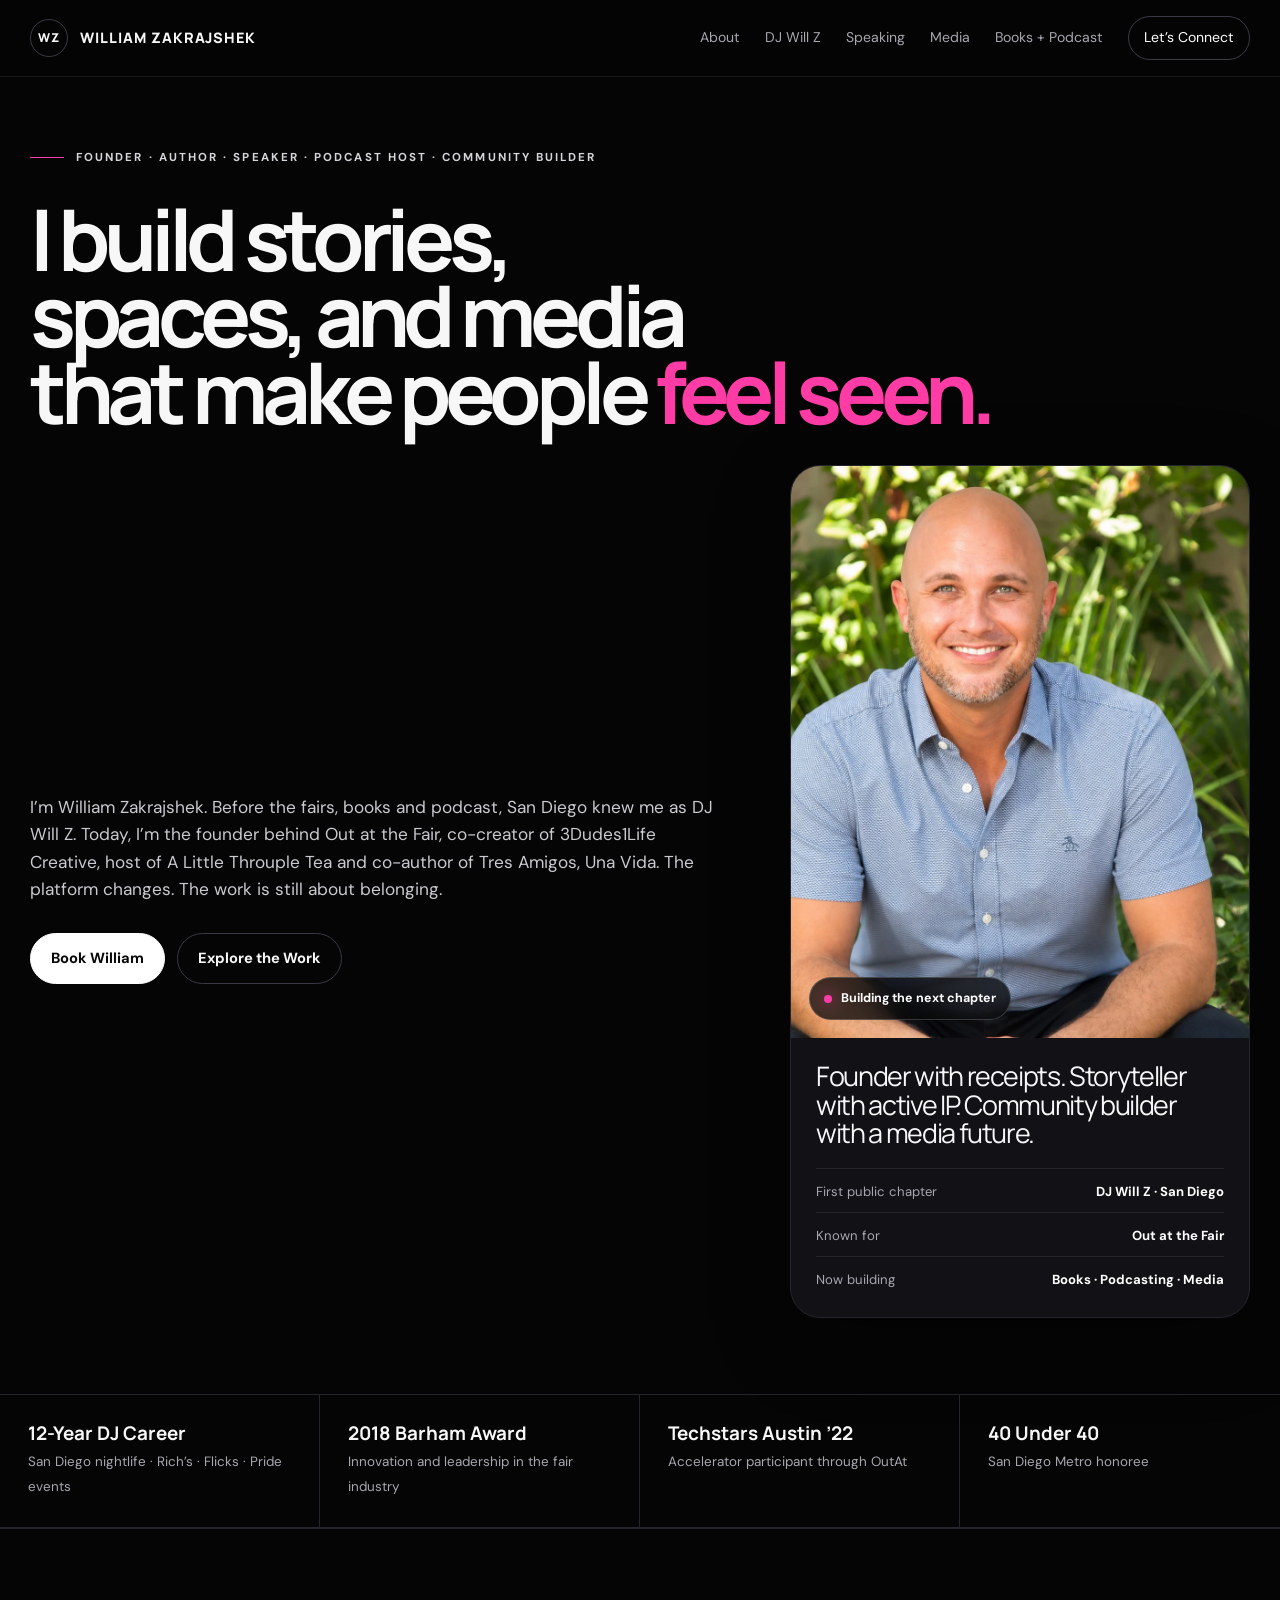
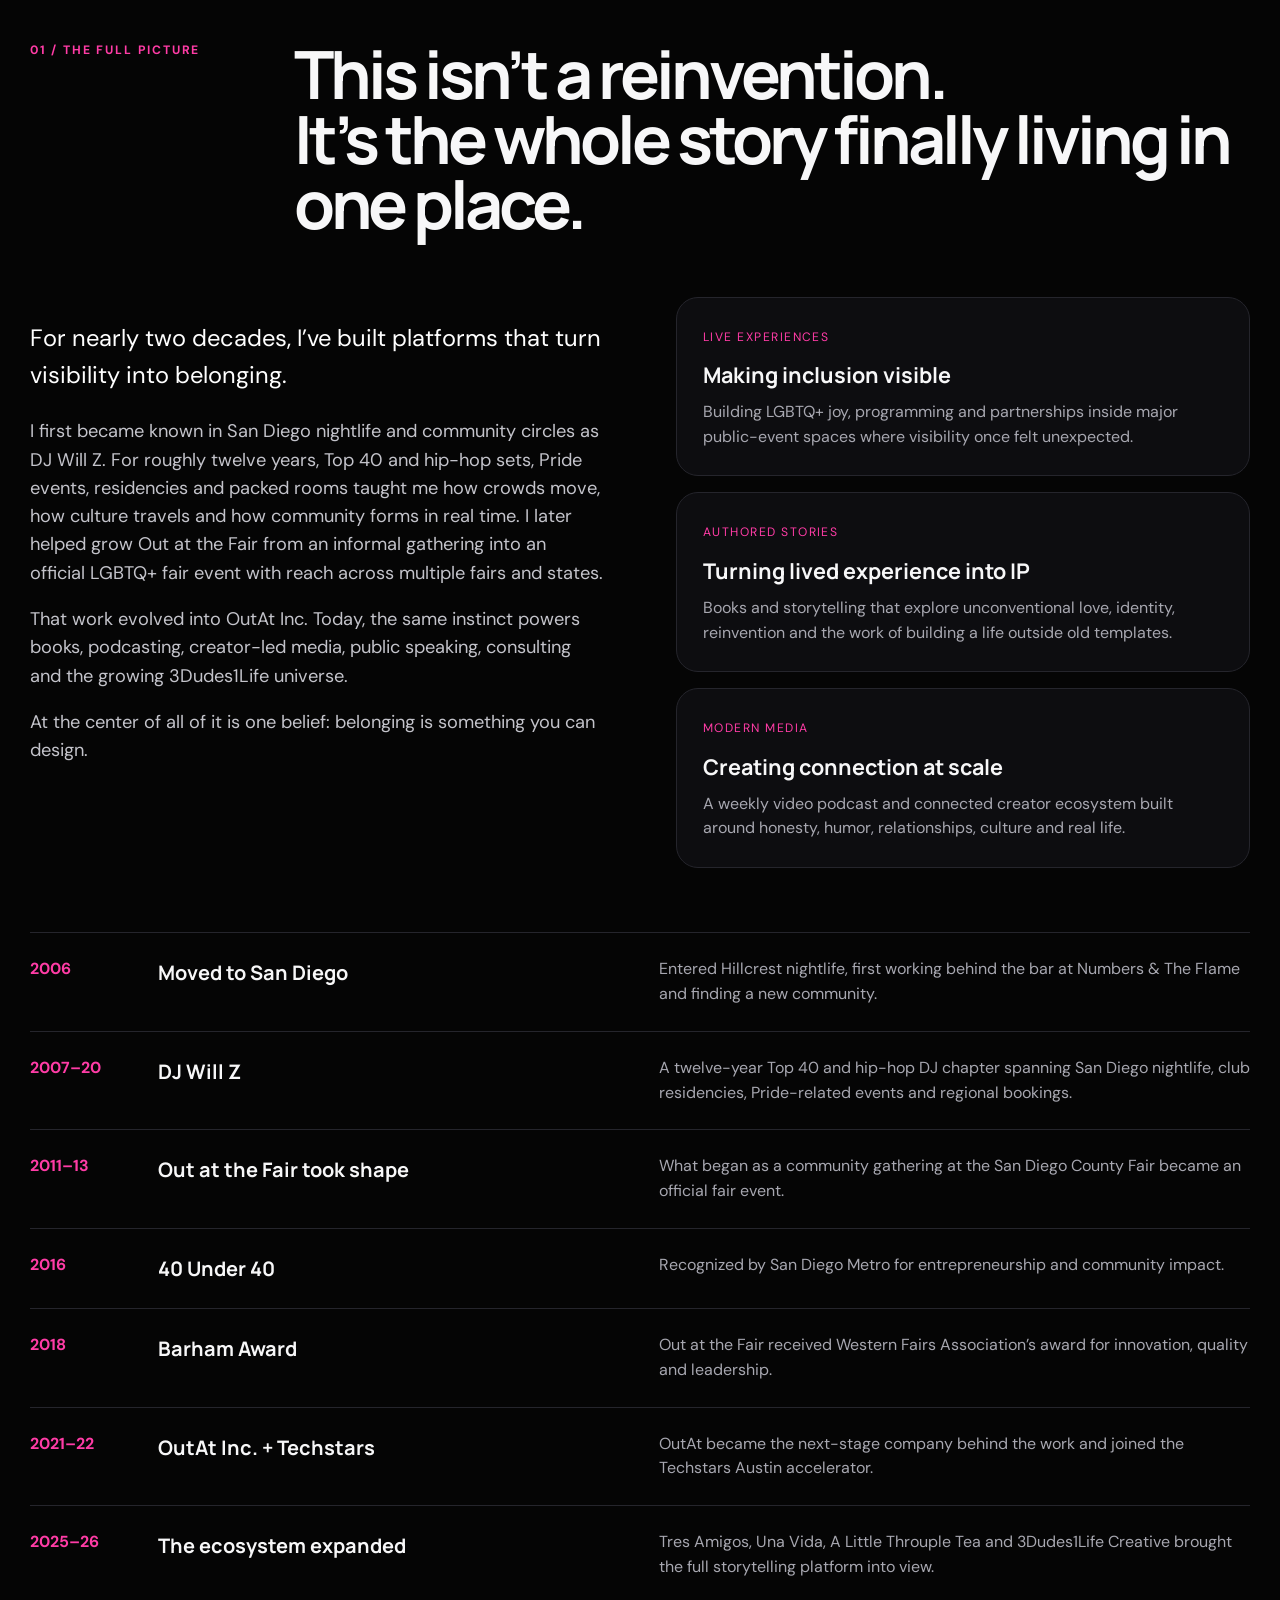
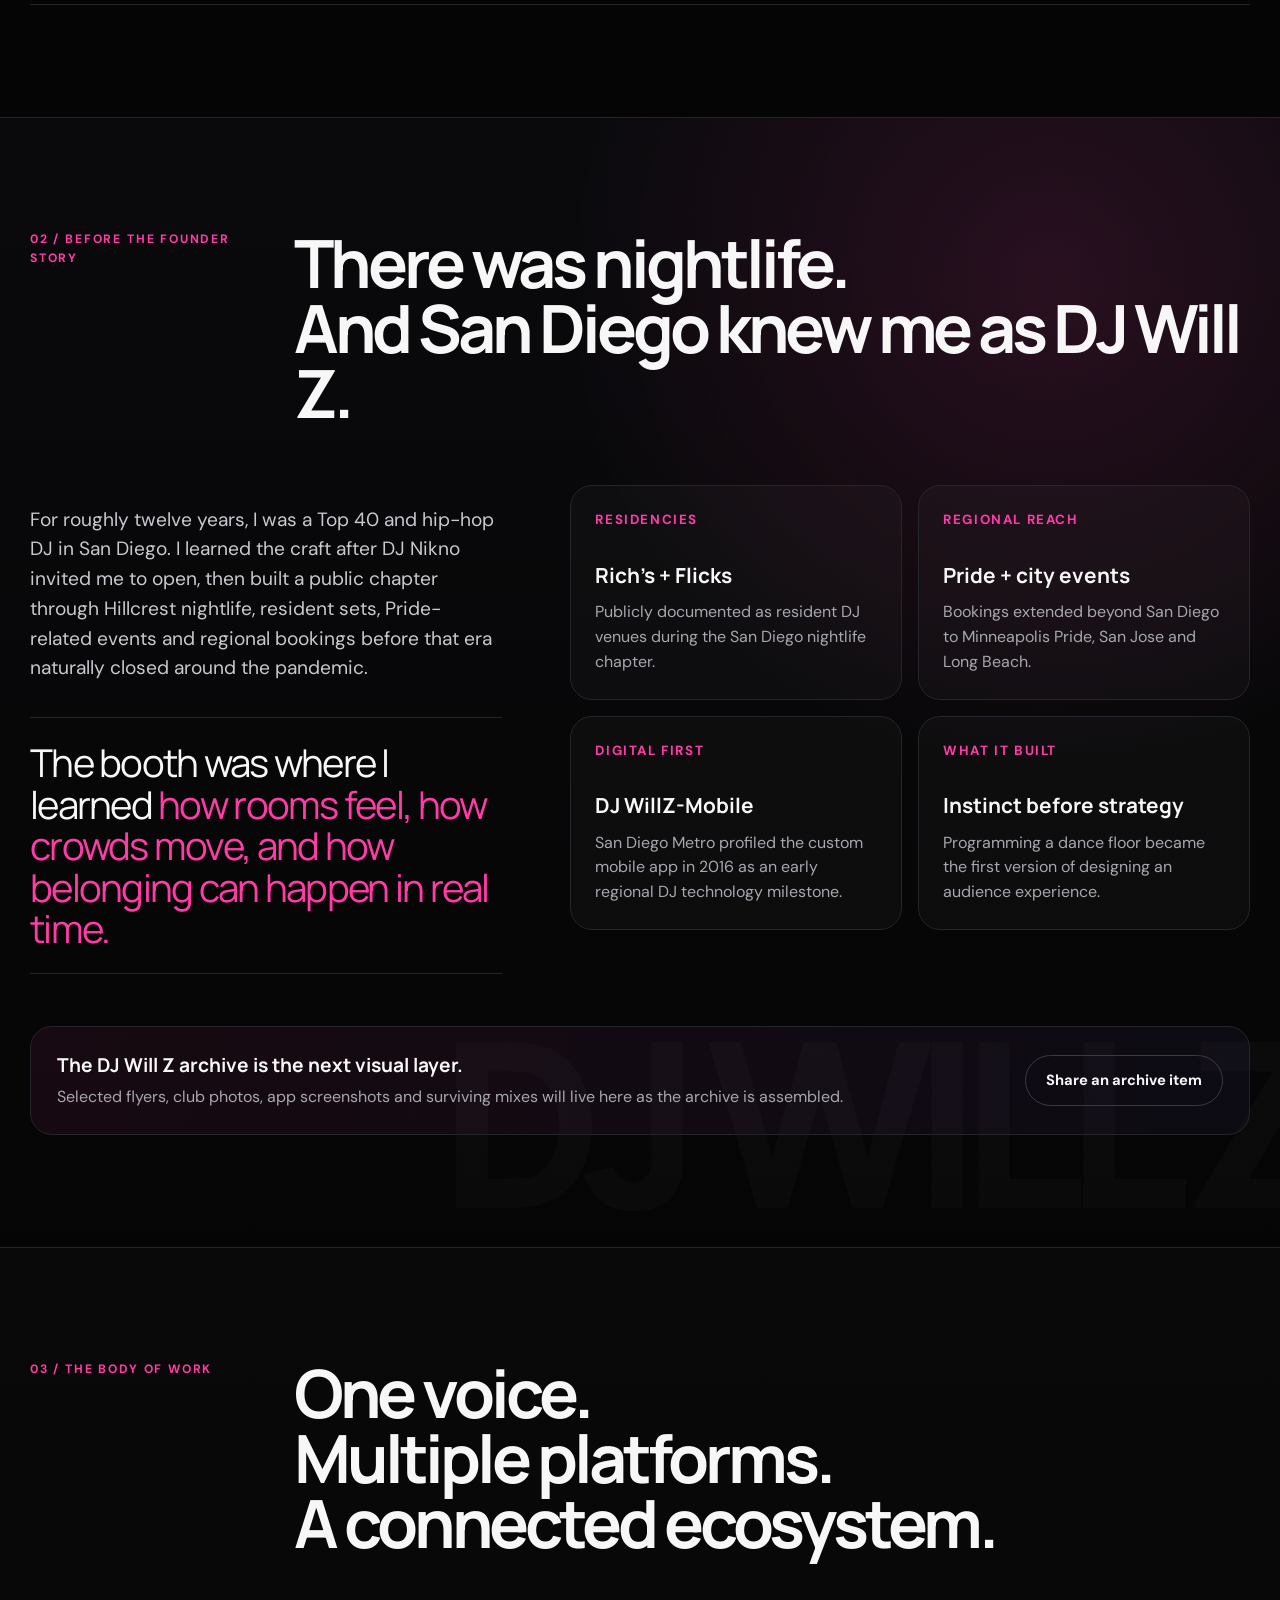
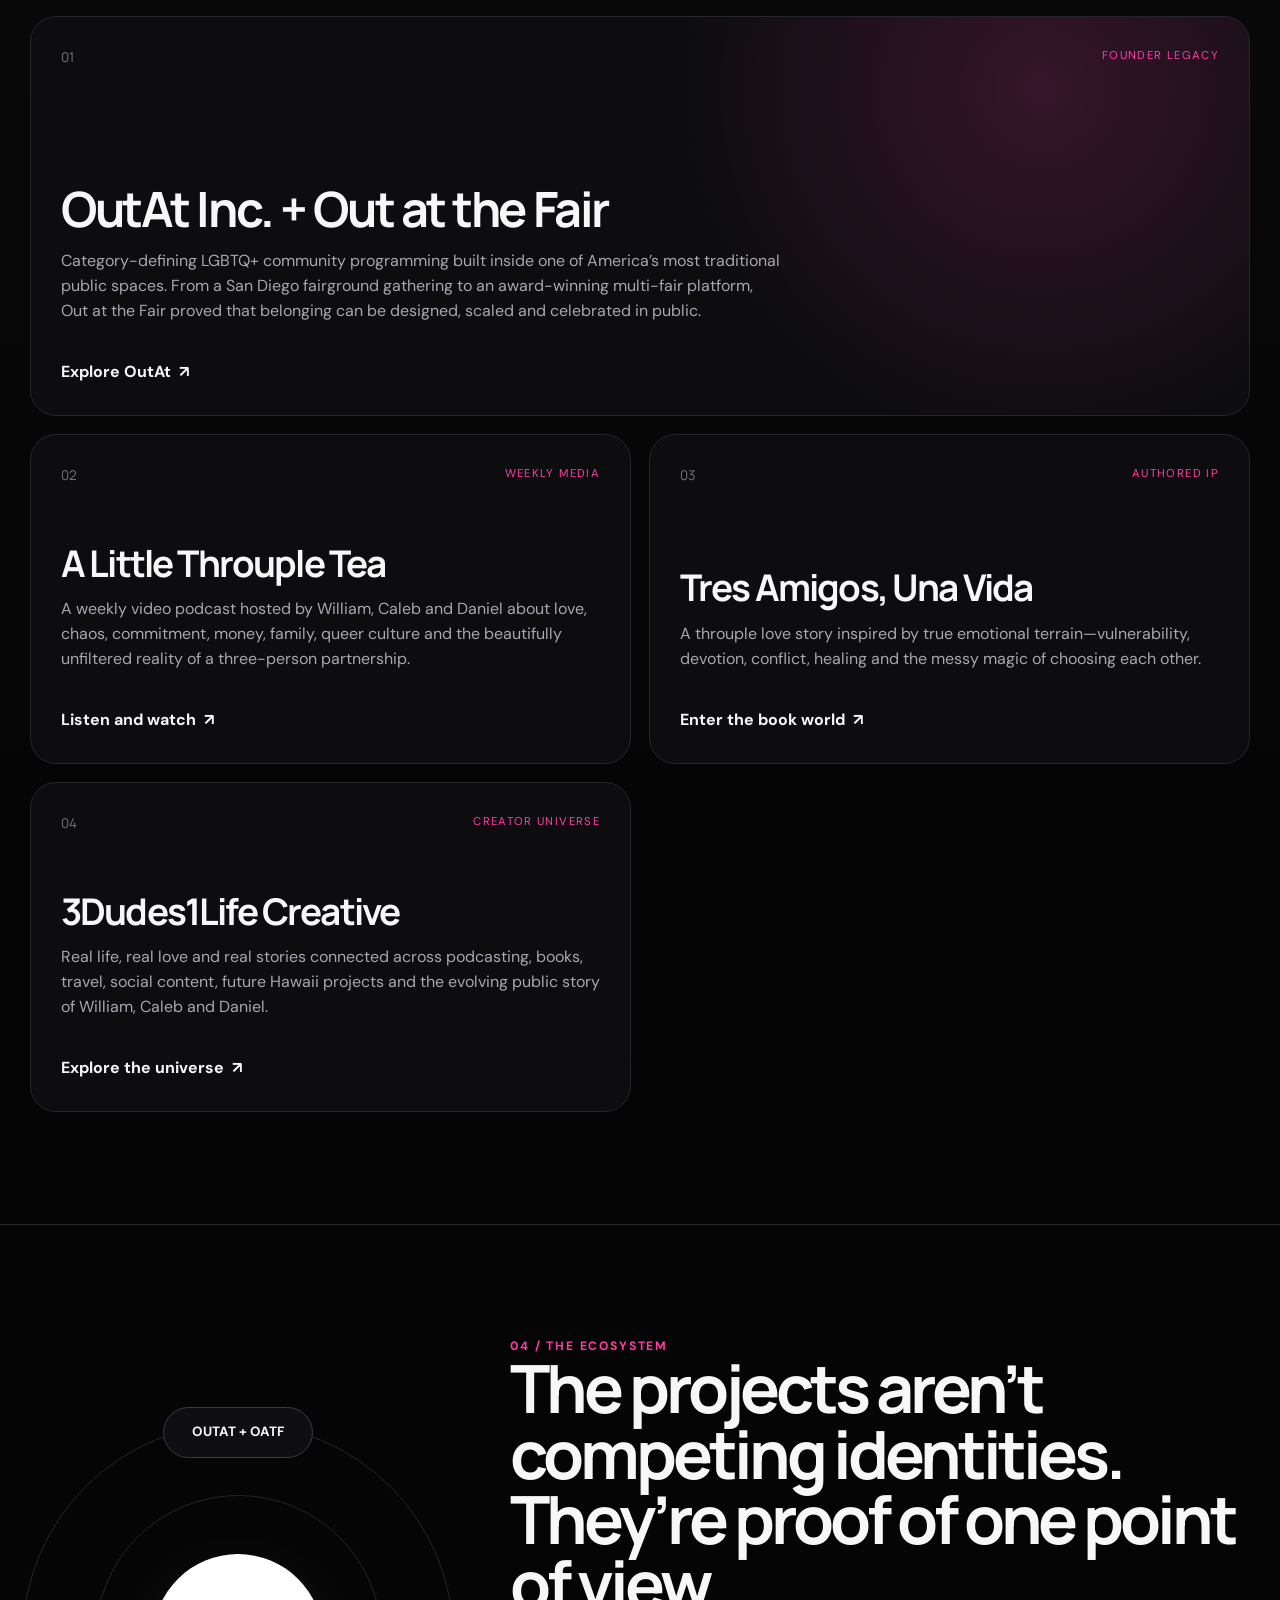
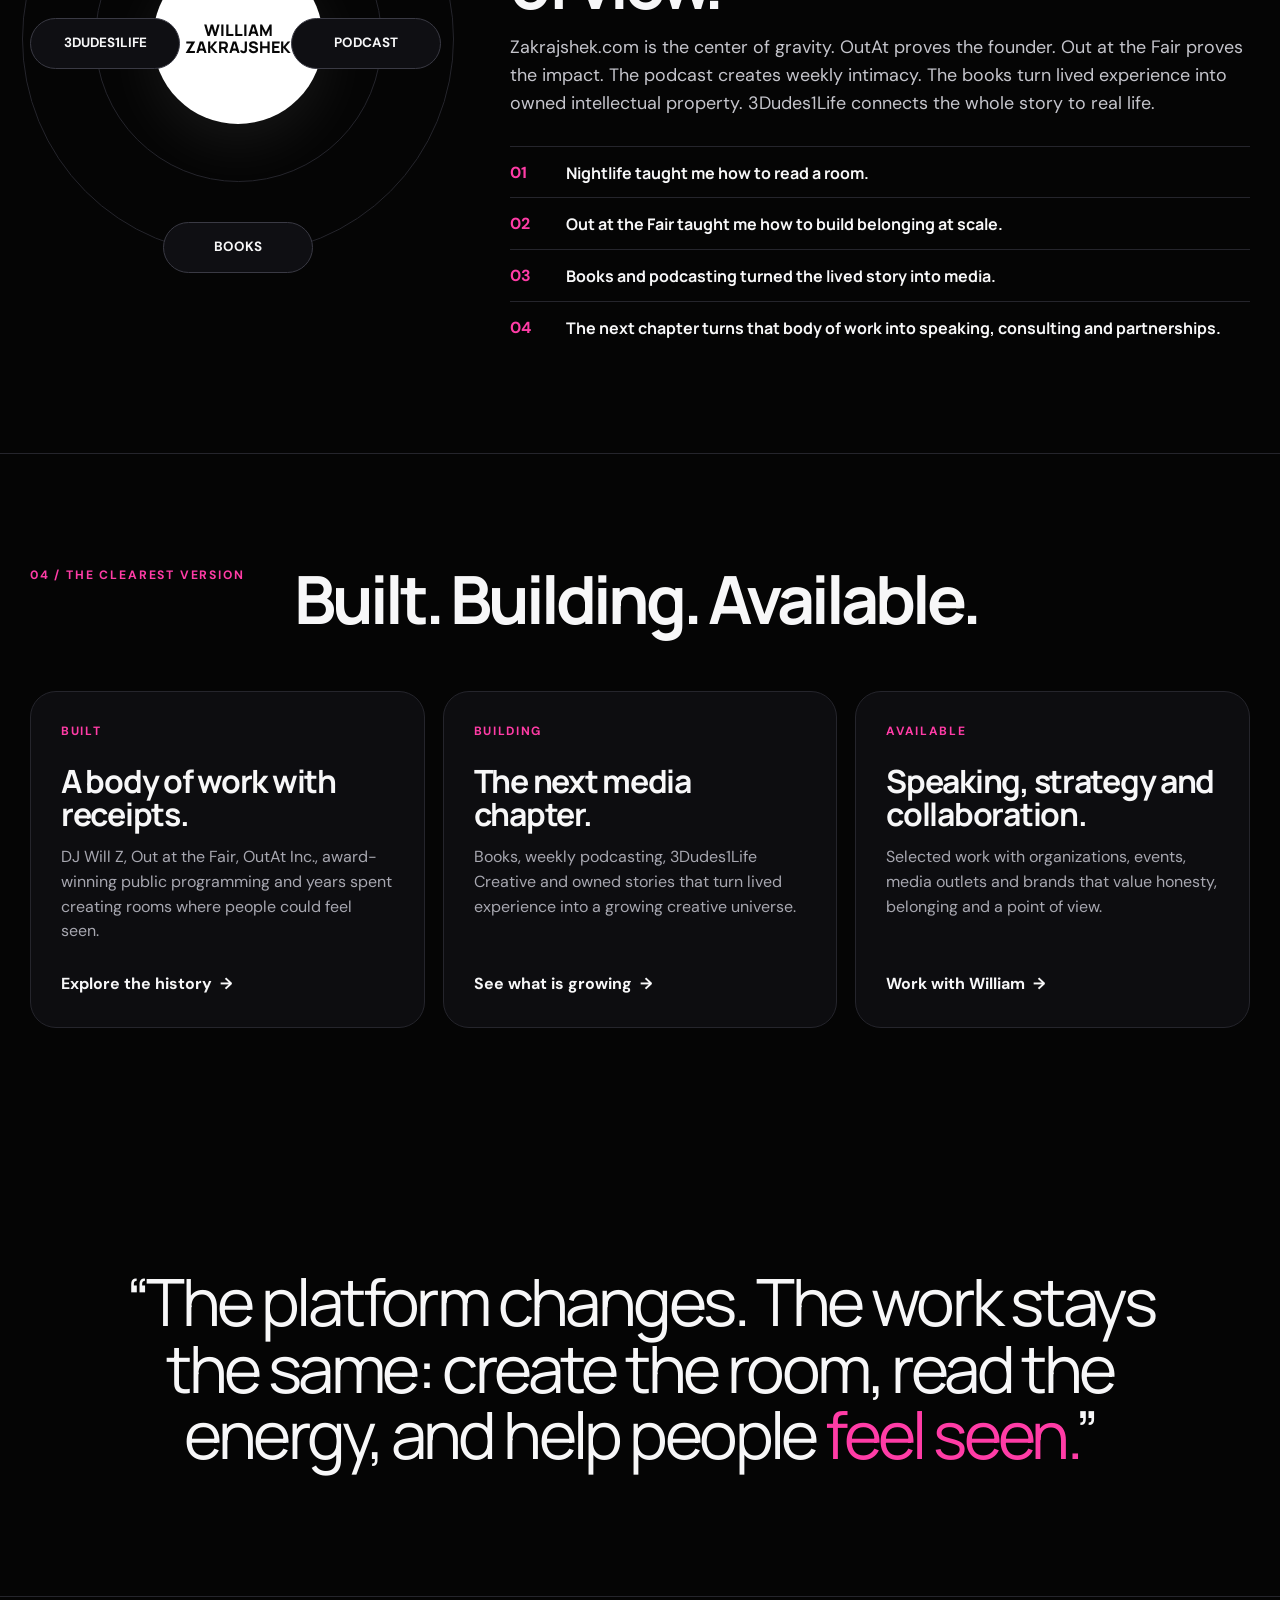
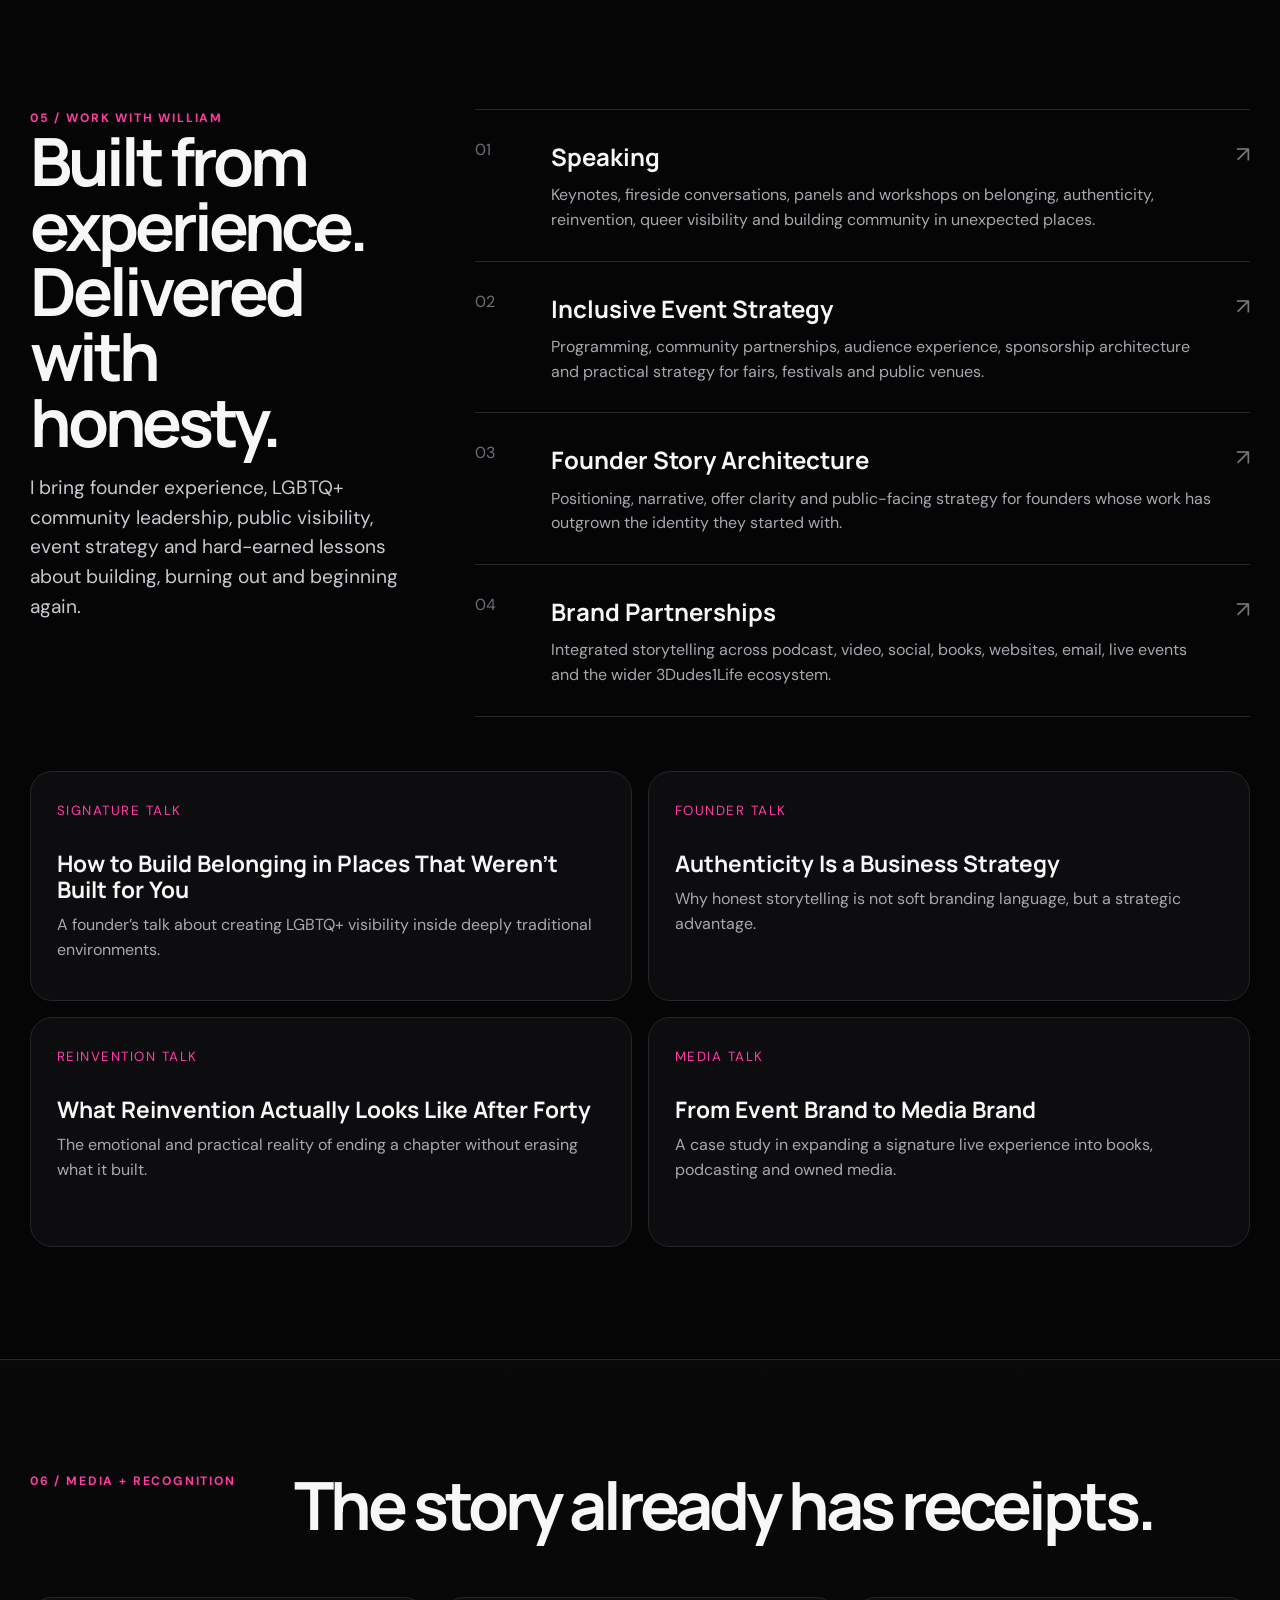
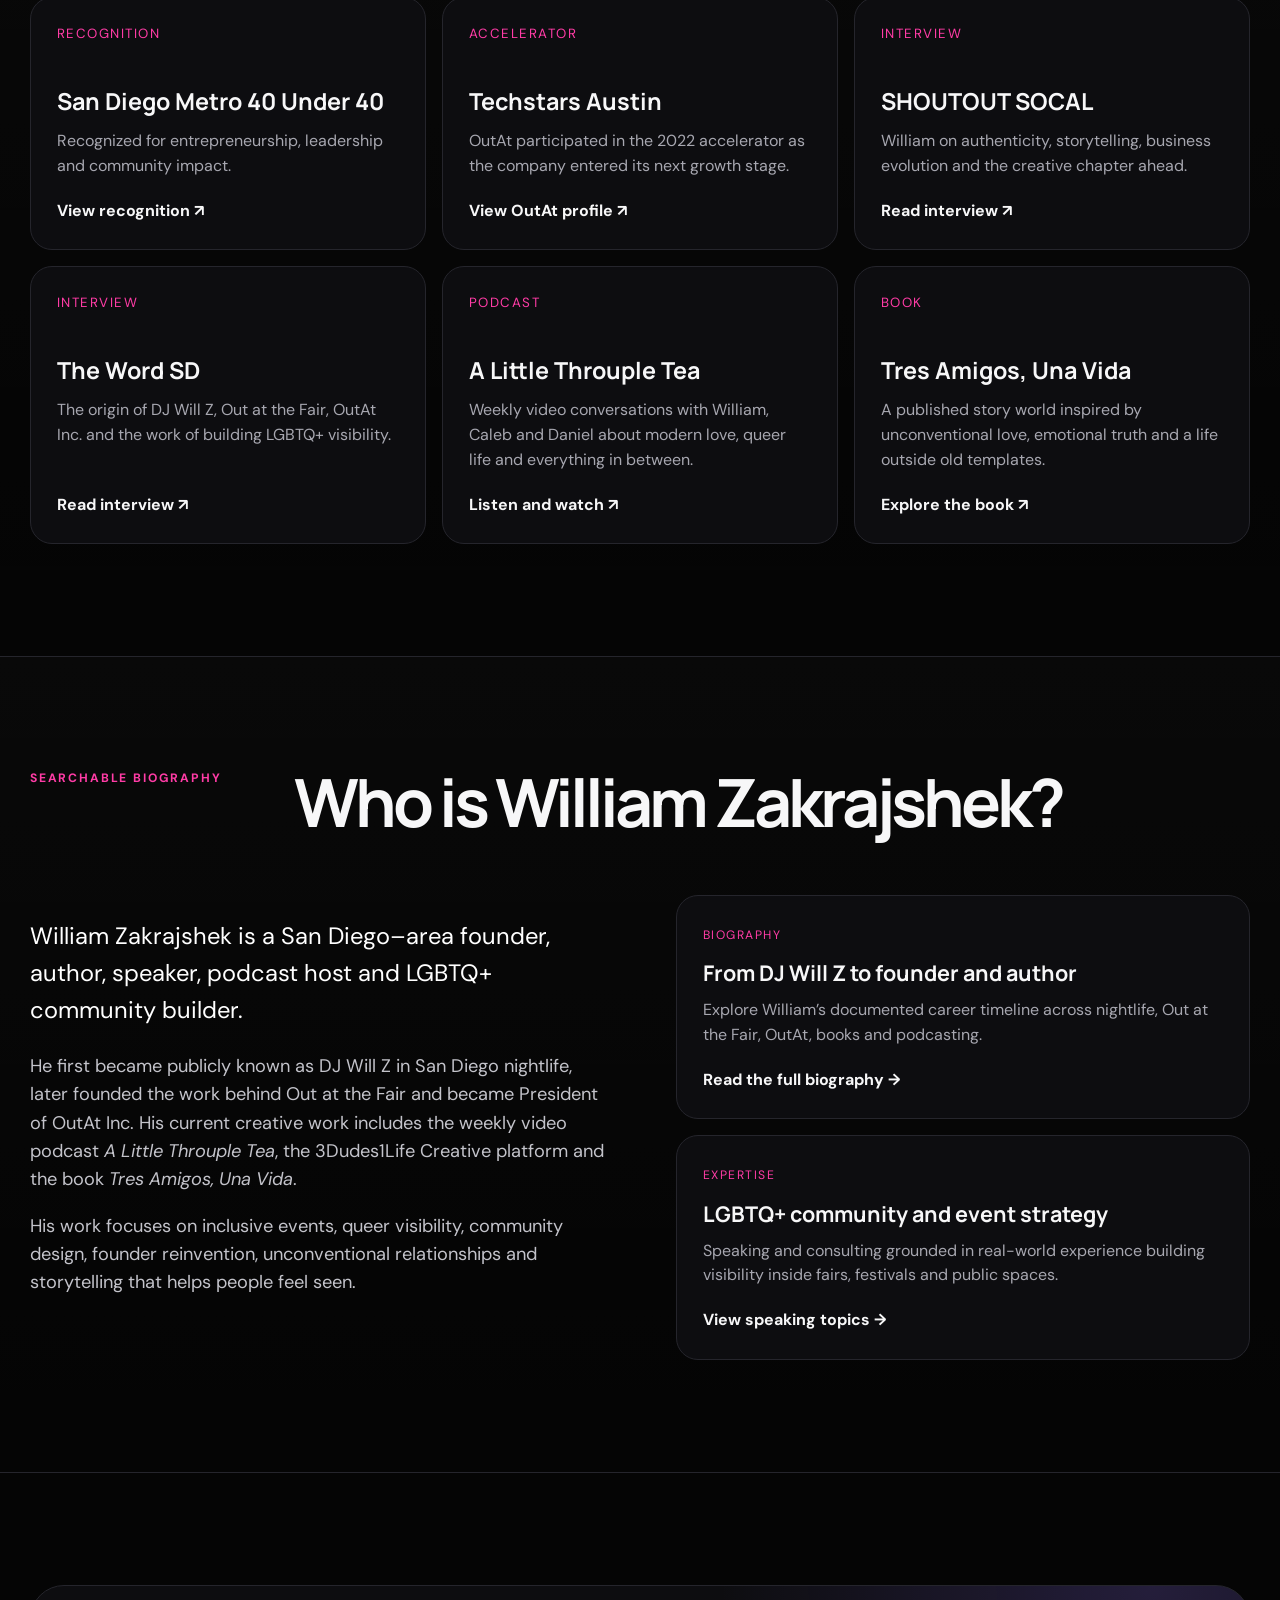
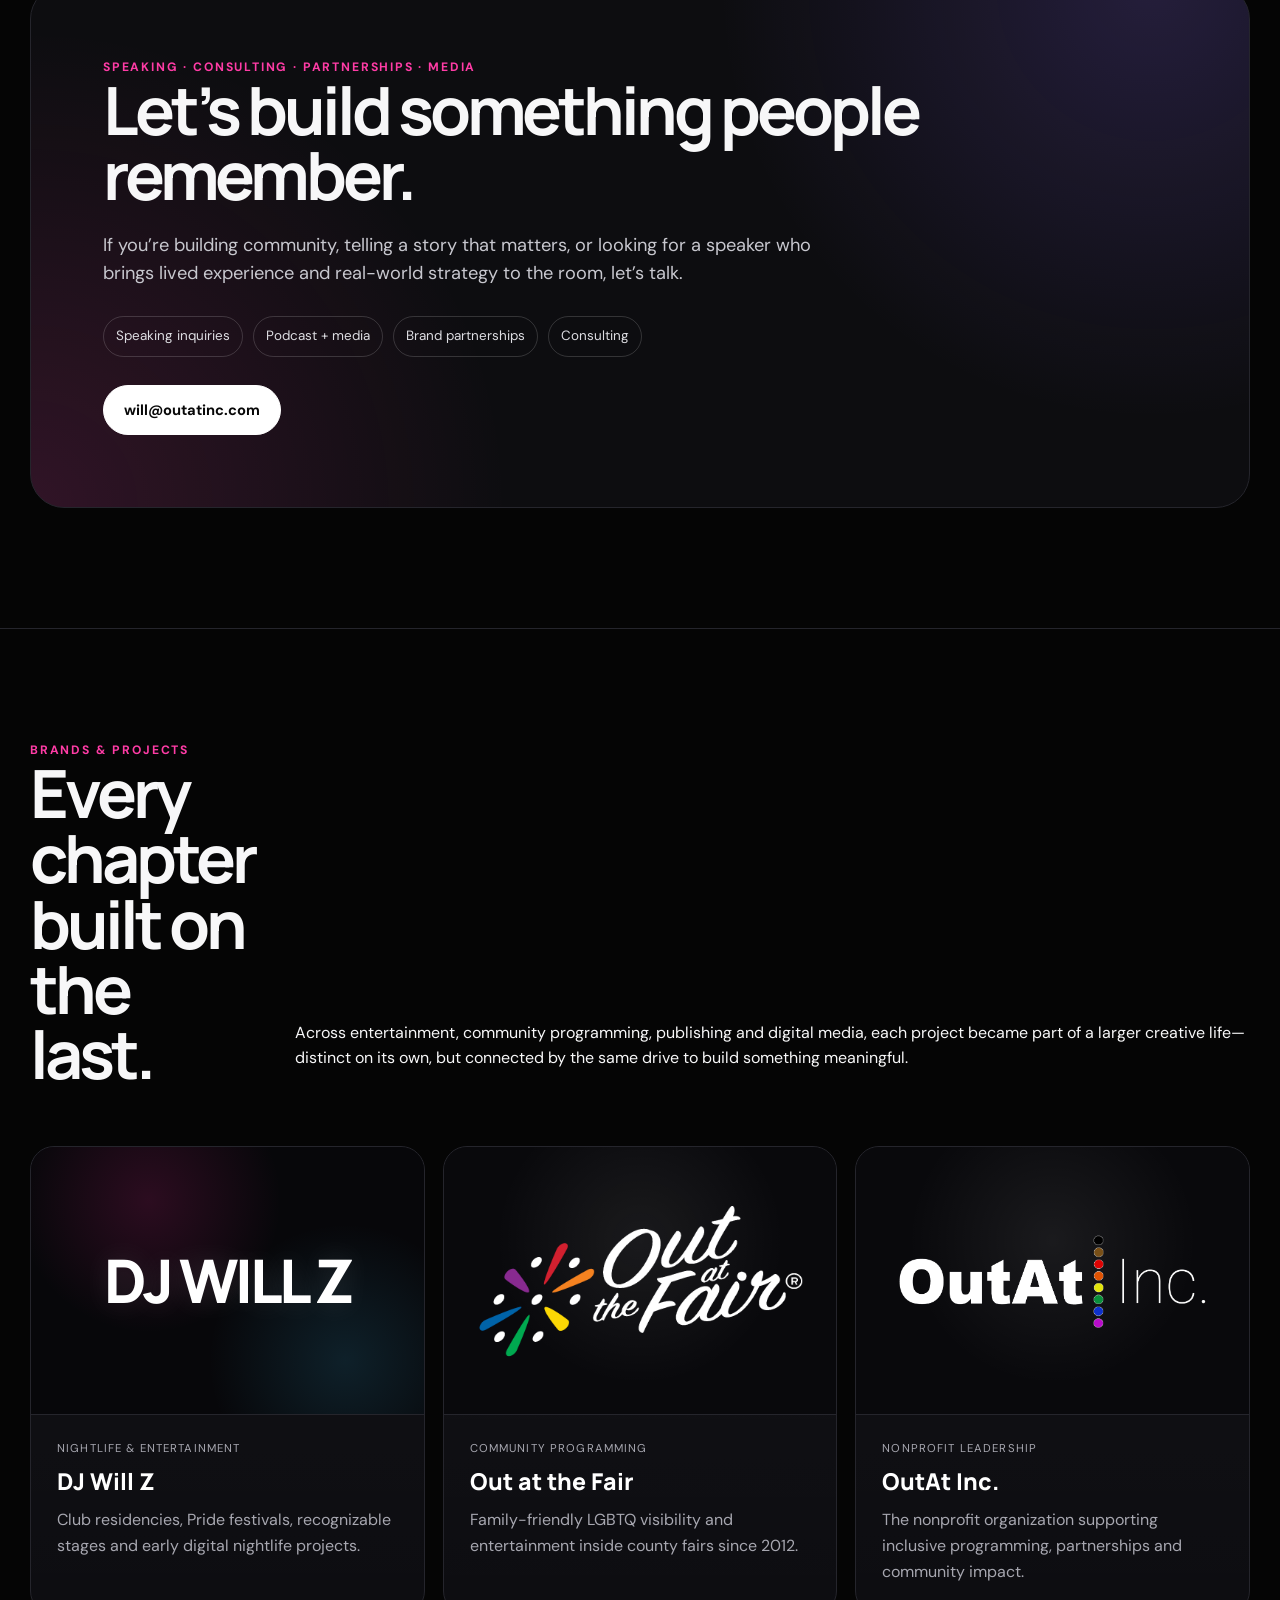
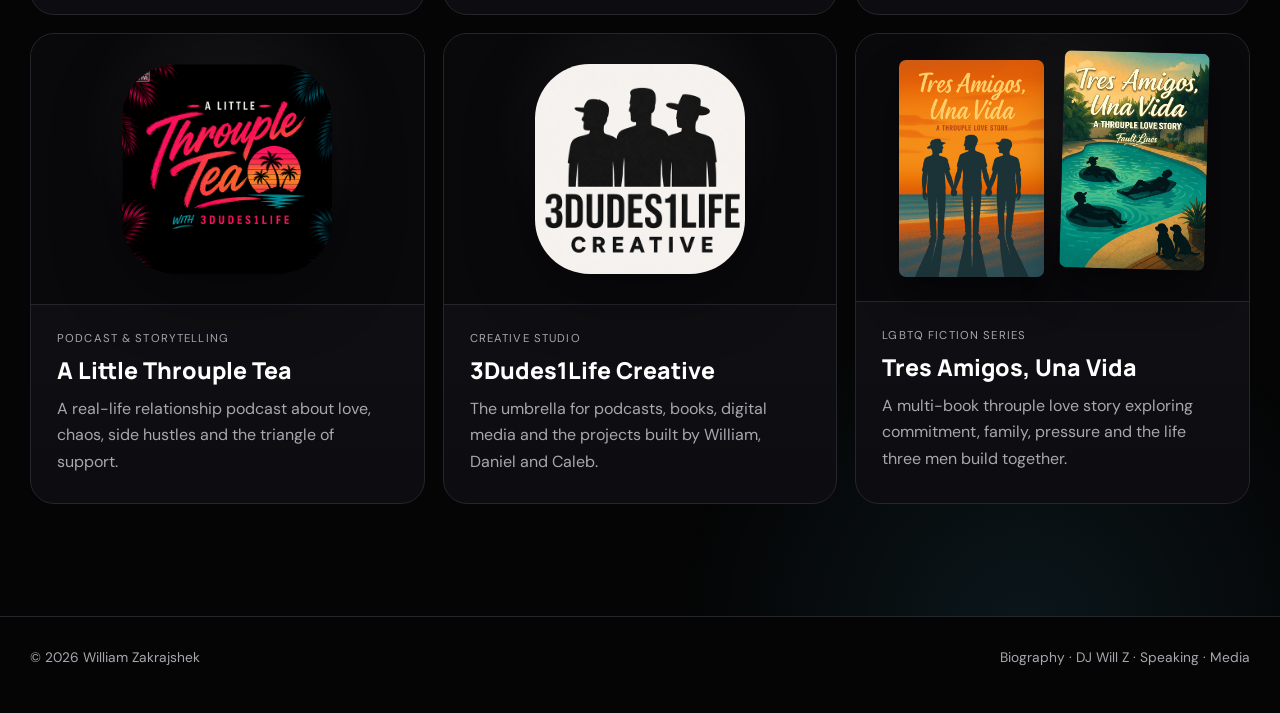
==== index.html @ 14169107 "Add files via upload" ====
<!DOCTYPE html>

<html lang="en">
<head>
<meta charset="utf-8"/>
<meta content="width=device-width, initial-scale=1, viewport-fit=cover" name="viewport"/>
<title>William Zakrajshek | Founder, Author, Speaker, DJ Will Z &amp; Community Builder</title>
<meta content="Official website of William Zakrajshek, the San Diego founder and storyteller known as DJ Will Z and for Out at the Fair, OutAt Inc., A Little Throuple Tea, 3Dudes1Life Creative and Tres Amigos, Una Vida." name="description"/>
<meta content="William Zakrajshek" name="author"/>
<meta content="index, follow, max-image-preview:large, max-snippet:-1, max-video-preview:-1" name="robots"/>
<meta content="index, follow" name="googlebot"/>
<link href="https://zakrajshek.com/" rel="canonical"/>
<link href="https://zakrajshek.com/" hreflang="en-us" rel="alternate"/>
<link href="favicon.svg" rel="icon" type="image/svg+xml"/>
<link href="site.webmanifest" rel="manifest"/>
<meta content="#050505" name="theme-color"/>
<meta content="website" property="og:type"/>
<meta content="William Zakrajshek" property="og:site_name"/>
<meta content="en_US" property="og:locale"/>
<meta content="William Zakrajshek | Founder, Author, Speaker, DJ Will Z &amp; Community Builder" property="og:title"/>
<meta content="Official website of William Zakrajshek, the San Diego founder and storyteller known as DJ Will Z and for Out at the Fair, OutAt Inc., A Little Throuple Tea, 3Dudes1Life Creative and Tres Amigos, Una Vida." property="og:description"/>
<meta content="https://zakrajshek.com/" property="og:url"/>
<meta content="summary_large_image" name="twitter:card"/>
<meta content="William Zakrajshek | Founder, Author, Speaker, DJ Will Z &amp; Community Builder" name="twitter:title"/>
<meta content="Official website of William Zakrajshek, the San Diego founder and storyteller known as DJ Will Z and for Out at the Fair, OutAt Inc., A Little Throuple Tea, 3Dudes1Life Creative and Tres Amigos, Una Vida." name="twitter:description"/>
<link href="https://fonts.googleapis.com" rel="preconnect"/>
<link crossorigin="" href="https://fonts.gstatic.com" rel="preconnect"/>
<link href="https://fonts.googleapis.com/css2?family=DM+Sans:wght@400;500;600;700&amp;family=Manrope:wght@500;600;700;800&amp;display=swap" rel="stylesheet"/>
<script type="application/ld+json">{"@context":"https://schema.org","@graph":[{"@type":"WebPage","@id":"https://zakrajshek.com/#webpage","url":"https://zakrajshek.com/","name":"William Zakrajshek | Founder, Author, Speaker, DJ Will Z & Community Builder","description":"Official website of William Zakrajshek, the San Diego founder and storyteller known as DJ Will Z and for Out at the Fair, OutAt Inc., A Little Throuple Tea, 3Dudes1Life Creative and Tres Amigos, Una Vida.","isPartOf":{"@id":"https://zakrajshek.com/#website"},"about":{"@id":"https://zakrajshek.com/#william-zakrajshek"},"inLanguage":"en-US","dateModified":"2026-07-14"},{"@type":"Person","@id":"https://zakrajshek.com/#william-zakrajshek","name":"William Zakrajshek","alternateName":["Will Zakrajshek","DJ Will Z"],"url":"https://zakrajshek.com/","description":"Founder, author, speaker, podcast host and LGBTQ+ community builder known for DJ Will Z, Out at the Fair, OutAt Inc., A Little Throuple Tea, 3Dudes1Life Creative and Tres Amigos, Una Vida.","jobTitle":["Founder","Author","Speaker","Podcast Host","Community Builder"],"homeLocation":{"@type":"Place","name":"San Diego County, California"},"knowsAbout":["LGBTQ+ community building","inclusive event strategy","founder reinvention","storytelling","podcasting","San Diego nightlife","fair and festival programming","brand partnerships"],"worksFor":{"@type":"Organization","@id":"https://www.outatinc.com/#organization","name":"OutAt Inc.","url":"https://www.outatinc.com/"},"sameAs":["https://www.outatinc.com/","https://www.outatthefair.com/","https://3dudes1lifecreative.com/","https://throupletea.com/","https://www.tresamigosunavida.com/","https://podcasts.apple.com/us/podcast/a-little-throuple-tea-gay-throuple-podcast-3dudes1life/id1837237399","https://shoutoutla.com/meet-william-zakrajshek-ceo/","https://shoutoutsocal.com/meet-william-zakrajshek-ceo-co-author/","https://thewordsd.news/out-at-the-fair-a-chat-with-william-zakrajshek/","https://www.sandiegometro.com/2016/09/40-40-awards-2016/"]},{"@type":"WebSite","@id":"https://zakrajshek.com/#website","url":"https://zakrajshek.com/","name":"William Zakrajshek","alternateName":"Zakrajshek.com","publisher":{"@id":"https://zakrajshek.com/#william-zakrajshek"}},{"@type":"ProfilePage","@id":"https://zakrajshek.com/#profile-page","url":"https://zakrajshek.com/","mainEntity":{"@id":"https://zakrajshek.com/#william-zakrajshek"}},{"@type":"BreadcrumbList","@id":"https://zakrajshek.com/#breadcrumb","itemListElement":[{"@type":"ListItem","position":1,"name":"Home","item":"https://zakrajshek.com/"}]}]}</script>
<link href="/assets/site.css?v=6.0" rel="stylesheet"/><meta content="dark" name="color-scheme"/><meta content="telephone=no" name="format-detection"/><meta content="yes" name="apple-mobile-web-app-capable"/><meta content="black-translucent" name="apple-mobile-web-app-status-bar-style"/><meta content="William Z" name="apple-mobile-web-app-title"/><meta content="https://zakrajshek.com/assets/og-william-zakrajshek.jpg" property="og:image"/><meta content="1200" property="og:image:width"/><meta content="630" property="og:image:height"/><meta content="William Zakrajshek — founder, author, speaker and creator" property="og:image:alt"/><meta content="https://zakrajshek.com/assets/og-william-zakrajshek.jpg" name="twitter:image"/><meta content="William Zakrajshek — founder, author, speaker and creator" name="twitter:image:alt"/><link href="/assets/apple-touch-icon.png" rel="apple-touch-icon"/><link as="style" href="/assets/site.css?v=6.0" rel="preload"/><meta content="strict-origin-when-cross-origin" name="referrer"/></head>
<body><a class="skip-link" href="#main-content">Skip to main content</a>
<header>
<div class="wrap nav">
<a aria-label="William Zakrajshek home" class="brand" href="index.html"><span class="brand-mark">WZ</span><span class="brand-name">WILLIAM ZAKRAJSHEK</span></a>
<nav aria-label="Primary navigation" class="desktop-links">
<a href="about.html">About</a><a href="dj-will-z.html">DJ Will Z</a><a href="speaking.html">Speaking</a><a href="media.html">Media</a><a href="books-podcast.html">Books + Podcast</a><a class="nav-cta" href="index.html#contact">Let’s Connect</a>
</nav>
<button aria-controls="mobile-navigation" aria-expanded="false" aria-label="Open navigation menu" class="menu-button" type="button">Menu</button>
</div>
</header>
<nav aria-hidden="true" aria-label="Mobile navigation" class="mobile-menu" id="mobile-navigation">
<a href="about.html">About <span>01</span></a>
<a href="dj-will-z.html">DJ Will Z <span>02</span></a>
<a href="speaking.html">Speaking <span>03</span></a>
<a href="media.html">Media <span>04</span></a>
<a href="books-podcast.html">Books + Podcast <span>05</span></a>
<a class="mobile-cta" href="index.html#contact">Let’s Connect</a>
</nav>
<main id="main-content">
<section class="hero">
<div class="wrap">
<div class="hero-shell">
<div class="hero-eyebrow reveal">Founder · Author · Speaker · Podcast Host · Community Builder</div>
<h1 class="hero-title reveal">
<span class="line">I build stories,</span>
<span class="line">spaces, and media</span>
<span class="line">that make people <span class="accent">feel seen.</span></span>
</h1>
<div class="hero-bottom">
<div class="hero-copy-block">
<p class="hero-copy reveal">I’m William Zakrajshek. Before the fairs, books and podcast, San Diego knew me as DJ Will Z. Today, I’m the founder behind Out at the Fair, co-creator of 3Dudes1Life Creative, host of A Little Throuple Tea and co-author of Tres Amigos, Una Vida. The platform changes. The work is still about belonging.</p>
<div class="hero-actions reveal">
<a class="btn btn-primary" href="#speaking">Book William</a>
<a class="btn btn-secondary" href="#work">Explore the Work</a>
</div>
</div>
<aside aria-label="William Zakrajshek profile" class="hero-card reveal">
<figure class="hero-photo-wrap">
<picture>
<source srcset="assets/media/press-headshot-primary.webp" type="image/webp"/>
<img alt="William Zakrajshek smiling outdoors in a blue shirt" class="profile-photo profile-photo-hero" decoding="async" fetchpriority="high" height="1254" src="assets/media/press-headshot-primary.jpg" width="1254"/>
</picture>
<figcaption class="hero-photo-badge"><span class="dot"></span>Building the next chapter</figcaption>
</figure>
<div class="hero-card-content">
<div class="hero-card-title">Founder with receipts. Storyteller with active IP. Community builder with a media future.</div>
<div class="hero-card-list">
<div><span>First public chapter</span><strong>DJ Will Z · San Diego</strong></div>
<div><span>Known for</span><strong>Out at the Fair</strong></div>
<div><span>Now building</span><strong>Books · Podcasting · Media</strong></div>
</div>
</div>
</aside>
</div>
</div>
</div>
</section>
<div class="proof">
<div><strong>12-Year DJ Career</strong><span>San Diego nightlife · Rich’s · Flicks · Pride events</span></div>
<div><strong>2018 Barham Award</strong><span>Innovation and leadership in the fair industry</span></div>
<div><strong>Techstars Austin ’22</strong><span>Accelerator participant through OutAt</span></div>
<div><strong>40 Under 40</strong><span>San Diego Metro honoree</span></div>
</div>
<section class="section" id="story">
<div class="wrap">
<div class="section-head">
<div class="kicker reveal">01 / The full picture</div>
<h2 class="reveal">This isn’t a reinvention.<br/>It’s the whole story finally living in one place.</h2>
</div>
<div class="story-grid">
<div class="story-copy reveal">
<p>For nearly two decades, I’ve built platforms that turn visibility into belonging.</p>
<p>I first became known in San Diego nightlife and community circles as DJ Will Z. For roughly twelve years, Top 40 and hip-hop sets, Pride events, residencies and packed rooms taught me how crowds move, how culture travels and how community forms in real time. I later helped grow Out at the Fair from an informal gathering into an official LGBTQ+ fair event with reach across multiple fairs and states.</p>
<p>That work evolved into OutAt Inc. Today, the same instinct powers books, podcasting, creator-led media, public speaking, consulting and the growing 3Dudes1Life universe.</p>
<p>At the center of all of it is one belief: belonging is something you can design.</p>
</div>
<div class="story-cards">
<article class="story-card reveal"><span>Live experiences</span><h3>Making inclusion visible</h3><p>Building LGBTQ+ joy, programming and partnerships inside major public-event spaces where visibility once felt unexpected.</p></article>
<article class="story-card reveal"><span>Authored stories</span><h3>Turning lived experience into IP</h3><p>Books and storytelling that explore unconventional love, identity, reinvention and the work of building a life outside old templates.</p></article>
<article class="story-card reveal"><span>Modern media</span><h3>Creating connection at scale</h3><p>A weekly video podcast and connected creator ecosystem built around honesty, humor, relationships, culture and real life.</p></article>
</div>
</div>
<div aria-label="Career timeline" class="timeline reveal">
<div class="timeline-item"><time>2006</time><h3>Moved to San Diego</h3><p>Entered Hillcrest nightlife, first working behind the bar at Numbers &amp; The Flame and finding a new community.</p></div>
<div class="timeline-item"><time>2007–20</time><h3>DJ Will Z</h3><p>A twelve-year Top 40 and hip-hop DJ chapter spanning San Diego nightlife, club residencies, Pride-related events and regional bookings.</p></div>
<div class="timeline-item"><time>2011–13</time><h3>Out at the Fair took shape</h3><p>What began as a community gathering at the San Diego County Fair became an official fair event.</p></div>
<div class="timeline-item"><time>2016</time><h3>40 Under 40</h3><p>Recognized by San Diego Metro for entrepreneurship and community impact.</p></div>
<div class="timeline-item"><time>2018</time><h3>Barham Award</h3><p>Out at the Fair received Western Fairs Association’s award for innovation, quality and leadership.</p></div>
<div class="timeline-item"><time>2021–22</time><h3>OutAt Inc. + Techstars</h3><p>OutAt became the next-stage company behind the work and joined the Techstars Austin accelerator.</p></div>
<div class="timeline-item"><time>2025–26</time><h3>The ecosystem expanded</h3><p>Tres Amigos, Una Vida, A Little Throuple Tea and 3Dudes1Life Creative brought the full storytelling platform into view.</p></div>
</div>
</div>
</section>
<section class="section dj-stage" id="dj-will-z">
<div class="wrap">
<div class="section-head">
<div class="kicker reveal">02 / Before the founder story</div>
<h2 class="reveal">There was nightlife.<br/>And San Diego knew me as DJ Will Z.</h2>
</div>
<div class="dj-grid">
<div class="reveal">
<p class="dj-intro">For roughly twelve years, I was a Top 40 and hip-hop DJ in San Diego. I learned the craft after DJ Nikno invited me to open, then built a public chapter through Hillcrest nightlife, resident sets, Pride-related events and regional bookings before that era naturally closed around the pandemic.</p>
<div class="dj-pullquote">The booth was where I learned <em>how rooms feel, how crowds move, and how belonging can happen in real time.</em></div>
</div>
<div class="dj-facts">
<article class="dj-fact reveal"><small>Residencies</small><h3>Rich’s + Flicks</h3><p>Publicly documented as resident DJ venues during the San Diego nightlife chapter.</p></article>
<article class="dj-fact reveal"><small>Regional reach</small><h3>Pride + city events</h3><p>Bookings extended beyond San Diego to Minneapolis Pride, San Jose and Long Beach.</p></article>
<article class="dj-fact reveal"><small>Digital first</small><h3>DJ WillZ-Mobile</h3><p>San Diego Metro profiled the custom mobile app in 2016 as an early regional DJ technology milestone.</p></article>
<article class="dj-fact reveal"><small>What it built</small><h3>Instinct before strategy</h3><p>Programming a dance floor became the first version of designing an audience experience.</p></article>
</div>
</div>
<div class="archive-note reveal">
<div><strong>The DJ Will Z archive is the next visual layer.</strong><p>Selected flyers, club photos, app screenshots and surviving mixes will live here as the archive is assembled.</p></div>
<a class="btn btn-secondary" href="mailto:will@outatinc.com?subject=DJ%20Will%20Z%20Archive">Share an archive item</a>
</div>
</div>
</section>
<section class="section section-soft" id="work">
<div class="wrap">
<div class="section-head">
<div class="kicker reveal">03 / The body of work</div>
<h2 class="reveal">One voice.<br/>Multiple platforms.<br/>A connected ecosystem.</h2>
</div>
<div class="work-grid">
<article class="work-card feature reveal">
<div class="work-top"><span class="num">01</span><span class="tag">Founder legacy</span></div>
<div>
<h3>OutAt Inc. + Out at the Fair</h3>
<p>Category-defining LGBTQ+ community programming built inside one of America’s most traditional public spaces. From a San Diego fairground gathering to an award-winning multi-fair platform, Out at the Fair proved that belonging can be designed, scaled and celebrated in public.</p>
<a class="work-link" href="https://www.outatinc.com/" rel="noopener noreferrer" target="_blank">Explore OutAt <span>↗</span></a>
</div>
</article>
<article class="work-card reveal">
<div class="work-top"><span class="num">02</span><span class="tag">Weekly media</span></div>
<div>
<h3>A Little Throuple Tea</h3>
<p>A weekly video podcast hosted by William, Caleb and Daniel about love, chaos, commitment, money, family, queer culture and the beautifully unfiltered reality of a three-person partnership.</p>
<a class="work-link" href="https://throupletea.com/" rel="noopener noreferrer" target="_blank">Listen and watch <span>↗</span></a>
</div>
</article>
<article class="work-card reveal">
<div class="work-top"><span class="num">03</span><span class="tag">Authored IP</span></div>
<div>
<h3>Tres Amigos, Una Vida</h3>
<p>A throuple love story inspired by true emotional terrain—vulnerability, devotion, conflict, healing and the messy magic of choosing each other.</p>
<a class="work-link" href="https://www.tresamigosunavida.com/" rel="noopener noreferrer" target="_blank">Enter the book world <span>↗</span></a>
</div>
</article>
<article class="work-card reveal">
<div class="work-top"><span class="num">04</span><span class="tag">Creator universe</span></div>
<div>
<h3>3Dudes1Life Creative</h3>
<p>Real life, real love and real stories connected across podcasting, books, travel, social content, future Hawaii projects and the evolving public story of William, Caleb and Daniel.</p>
<a class="work-link" href="https://3dudes1lifecreative.com/" rel="noopener noreferrer" target="_blank">Explore the universe <span>↗</span></a>
</div>
</article>
</div>
</div>
</section>
<section class="section">
<div class="wrap ecosystem">
<div aria-label="William Zakrajshek brand ecosystem" class="orbit reveal">
<div class="orbit-center">WILLIAM<br/>ZAKRAJSHEK</div>
<div class="orbit-node n1">OUTAT + OATF</div>
<div class="orbit-node n2">PODCAST</div>
<div class="orbit-node n3">BOOKS</div>
<div class="orbit-node n4">3DUDES1LIFE</div>
</div>
<div class="ecosystem-copy">
<div class="kicker reveal">04 / The ecosystem</div>
<h2 class="reveal">The projects aren’t competing identities. They’re proof of one point of view.</h2>
<p class="reveal">Zakrajshek.com is the center of gravity. OutAt proves the founder. Out at the Fair proves the impact. The podcast creates weekly intimacy. The books turn lived experience into owned intellectual property. 3Dudes1Life connects the whole story to real life.</p>
<div class="ecosystem-list reveal">
<div><span>01</span><strong>Nightlife taught me how to read a room.</strong></div>
<div><span>02</span><strong>Out at the Fair taught me how to build belonging at scale.</strong></div>
<div><span>03</span><strong>Books and podcasting turned the lived story into media.</strong></div>
<div><span>04</span><strong>The next chapter turns that body of work into speaking, consulting and partnerships.</strong></div>
</div>
</div>
</div>
</section>
<section class="section chapter-section" id="chapters"><div class="wrap"><div class="section-head"><div class="kicker reveal">04 / The clearest version</div><h2 class="reveal">Built. Building. Available.</h2></div><div class="chapter-grid"><article class="chapter-card reveal"><span>Built</span><h3>A body of work with receipts.</h3><p>DJ Will Z, Out at the Fair, OutAt Inc., award-winning public programming and years spent creating rooms where people could feel seen.</p><a class="work-link" href="about.html">Explore the history <span>→</span></a></article><article class="chapter-card reveal"><span>Building</span><h3>The next media chapter.</h3><p>Books, weekly podcasting, 3Dudes1Life Creative and owned stories that turn lived experience into a growing creative universe.</p><a class="work-link" href="books-podcast.html">See what is growing <span>→</span></a></article><article class="chapter-card reveal"><span>Available</span><h3>Speaking, strategy and collaboration.</h3><p>Selected work with organizations, events, media outlets and brands that value honesty, belonging and a point of view.</p><a class="work-link" href="speaking.html">Work with William <span>→</span></a></article></div></div></section><section class="quote">
<div class="wrap"><blockquote class="reveal">“The platform changes. The work stays the same: create the room, read the energy, and help people <em>feel seen.</em>”</blockquote></div>
</section>
<section class="section" id="speaking">
<div class="wrap">
<div class="services">
<div>
<div class="kicker reveal">05 / Work with William</div>
<h2 class="reveal">Built from experience. Delivered with honesty.</h2>
<p class="lede reveal">I bring founder experience, LGBTQ+ community leadership, public visibility, event strategy and hard-earned lessons about building, burning out and beginning again.</p>
</div>
<div class="service-list">
<article class="service reveal"><span class="index">01</span><div><h3>Speaking</h3><p>Keynotes, fireside conversations, panels and workshops on belonging, authenticity, reinvention, queer visibility and building community in unexpected places.</p></div><span class="arrow">↗</span></article>
<article class="service reveal"><span class="index">02</span><div><h3>Inclusive Event Strategy</h3><p>Programming, community partnerships, audience experience, sponsorship architecture and practical strategy for fairs, festivals and public venues.</p></div><span class="arrow">↗</span></article>
<article class="service reveal"><span class="index">03</span><div><h3>Founder Story Architecture</h3><p>Positioning, narrative, offer clarity and public-facing strategy for founders whose work has outgrown the identity they started with.</p></div><span class="arrow">↗</span></article>
<article class="service reveal"><span class="index">04</span><div><h3>Brand Partnerships</h3><p>Integrated storytelling across podcast, video, social, books, websites, email, live events and the wider 3Dudes1Life ecosystem.</p></div><span class="arrow">↗</span></article>
</div>
</div>
<div class="talk-grid">
<article class="talk-card reveal"><small>Signature talk</small><h3>How to Build Belonging in Places That Weren’t Built for You</h3><p>A founder’s talk about creating LGBTQ+ visibility inside deeply traditional environments.</p></article>
<article class="talk-card reveal"><small>Founder talk</small><h3>Authenticity Is a Business Strategy</h3><p>Why honest storytelling is not soft branding language, but a strategic advantage.</p></article>
<article class="talk-card reveal"><small>Reinvention talk</small><h3>What Reinvention Actually Looks Like After Forty</h3><p>The emotional and practical reality of ending a chapter without erasing what it built.</p></article>
<article class="talk-card reveal"><small>Media talk</small><h3>From Event Brand to Media Brand</h3><p>A case study in expanding a signature live experience into books, podcasting and owned media.</p></article>
</div>
</div>
</section>
<section class="section section-soft" id="media">
<div class="wrap">
<div class="section-head">
<div class="kicker reveal">06 / Media + recognition</div>
<h2 class="reveal">The story already has receipts.</h2>
</div>
<div class="media-grid">
<article class="media-card reveal"><small>Recognition</small><h3>San Diego Metro 40 Under 40</h3><p>Recognized for entrepreneurship, leadership and community impact.</p><a href="https://www.sandiegometro.com/2016/09/40-40-awards-2016/" rel="noopener noreferrer" target="_blank">View recognition ↗</a></article>
<article class="media-card reveal"><small>Accelerator</small><h3>Techstars Austin</h3><p>OutAt participated in the 2022 accelerator as the company entered its next growth stage.</p><a href="https://www.outatinc.com/aboutus" rel="noopener noreferrer" target="_blank">View OutAt profile ↗</a></article>
<article class="media-card reveal"><small>Interview</small><h3>SHOUTOUT SOCAL</h3><p>William on authenticity, storytelling, business evolution and the creative chapter ahead.</p><a href="https://shoutoutsocal.com/meet-william-zakrajshek-ceo-co-author/" rel="noopener noreferrer" target="_blank">Read interview ↗</a></article>
<article class="media-card reveal"><small>Interview</small><h3>The Word SD</h3><p>The origin of DJ Will Z, Out at the Fair, OutAt Inc. and the work of building LGBTQ+ visibility.</p><a href="https://thewordsd.news/out-at-the-fair-a-chat-with-william-zakrajshek/" rel="noopener noreferrer" target="_blank">Read interview ↗</a></article>
<article class="media-card reveal"><small>Podcast</small><h3>A Little Throuple Tea</h3><p>Weekly video conversations with William, Caleb and Daniel about modern love, queer life and everything in between.</p><a href="https://throupletea.com/" rel="noopener noreferrer" target="_blank">Listen and watch ↗</a></article>
<article class="media-card reveal"><small>Book</small><h3>Tres Amigos, Una Vida</h3><p>A published story world inspired by unconventional love, emotional truth and a life outside old templates.</p><a href="https://www.tresamigosunavida.com/" rel="noopener noreferrer" target="_blank">Explore the book ↗</a></article>
</div>
</div>
</section>
<section class="section section-soft" id="who-is-william-zakrajshek">
<div class="wrap">
<div class="section-head">
<div class="kicker reveal">Searchable biography</div>
<h2 class="reveal">Who is William Zakrajshek?</h2>
</div>
<div class="story-grid">
<div class="story-copy reveal">
<p>William Zakrajshek is a San Diego–area founder, author, speaker, podcast host and LGBTQ+ community builder.</p>
<p>He first became publicly known as DJ Will Z in San Diego nightlife, later founded the work behind Out at the Fair and became President of OutAt Inc. His current creative work includes the weekly video podcast <em>A Little Throuple Tea</em>, the 3Dudes1Life Creative platform and the book <em>Tres Amigos, Una Vida</em>.</p>
<p>His work focuses on inclusive events, queer visibility, community design, founder reinvention, unconventional relationships and storytelling that helps people feel seen.</p>
</div>
<div class="story-cards">
<article class="story-card reveal"><span>Biography</span><h3>From DJ Will Z to founder and author</h3><p>Explore William’s documented career timeline across nightlife, Out at the Fair, OutAt, books and podcasting.</p><a class="work-link" href="about.html">Read the full biography →</a></article>
<article class="story-card reveal"><span>Expertise</span><h3>LGBTQ+ community and event strategy</h3><p>Speaking and consulting grounded in real-world experience building visibility inside fairs, festivals and public spaces.</p><a class="work-link" href="speaking.html">View speaking topics →</a></article>
</div>
</div>
</div>
</section><section class="section contact" id="contact">
<div class="wrap">
<div class="contact-panel reveal">
<div class="kicker">Speaking · Consulting · Partnerships · Media</div>
<h2>Let’s build something people remember.</h2>
<p>If you’re building community, telling a story that matters, or looking for a speaker who brings lived experience and real-world strategy to the room, let’s talk.</p>
<div class="contact-types"><span>Speaking inquiries</span><span>Podcast + media</span><span>Brand partnerships</span><span>Consulting</span></div>
<a class="btn btn-primary" href="mailto:will@outatinc.com">will@outatinc.com</a>
</div>
</div>
</section>
</main>

<section class="section brand-archive" id="brands-projects">
  <div class="wrap">
    <div class="section-head brand-archive-head">
      <div>
        <div class="kicker">Brands &amp; projects</div>
        <h2>Every chapter built on the last.</h2>
      </div>
      <p>Across entertainment, community programming, publishing and digital media, each project became part of a larger creative life—distinct on its own, but connected by the same drive to build something meaningful.</p>
    </div>

    <div class="brand-archive-grid">
      <a class="brand-card brand-card-dj" href="/dj-will-z.html">
        <div class="brand-card-visual brand-card-wordmark">
          <span>DJ WILL Z</span>
        </div>
        <div class="brand-card-copy">
          <span class="brand-type">Nightlife &amp; entertainment</span>
          <h3>DJ Will Z</h3>
          <p>Club residencies, Pride festivals, recognizable stages and early digital nightlife projects.</p>
        </div>
      </a>

      <a class="brand-card" href="/about.html#out-at-the-fair">
        <div class="brand-card-visual">
          <img src="/assets/media/brands/out-at-the-fair.png" alt="Out at the Fair logo" loading="lazy">
        </div>
        <div class="brand-card-copy">
          <span class="brand-type">Community programming</span>
          <h3>Out at the Fair</h3>
          <p>Family-friendly LGBTQ visibility and entertainment inside county fairs since 2012.</p>
        </div>
      </a>

      <a class="brand-card" href="/about.html#outat-inc">
        <div class="brand-card-visual brand-card-dark-logo">
          <img src="/assets/media/brands/outat-inc.png" alt="OutAt Inc. logo" loading="lazy">
        </div>
        <div class="brand-card-copy">
          <span class="brand-type">Nonprofit leadership</span>
          <h3>OutAt Inc.</h3>
          <p>The nonprofit organization supporting inclusive programming, partnerships and community impact.</p>
        </div>
      </a>

      <a class="brand-card" href="/books-podcast.html#podcast">
        <div class="brand-card-visual brand-card-app-logo">
          <img src="/assets/media/brands/throuple-tea.png" alt="A Little Throuple Tea podcast logo" loading="lazy">
        </div>
        <div class="brand-card-copy">
          <span class="brand-type">Podcast &amp; storytelling</span>
          <h3>A Little Throuple Tea</h3>
          <p>A real-life relationship podcast about love, chaos, side hustles and the triangle of support.</p>
        </div>
      </a>

      <a class="brand-card" href="/books-podcast.html#creative">
        <div class="brand-card-visual brand-card-app-logo">
          <img src="/assets/media/brands/3dudes1life.png" alt="3Dudes1Life Creative logo" loading="lazy">
        </div>
        <div class="brand-card-copy">
          <span class="brand-type">Creative studio</span>
          <h3>3Dudes1Life Creative</h3>
          <p>The umbrella for podcasts, books, digital media and the projects built by William, Daniel and Caleb.</p>
        </div>
      </a>

      <a class="brand-card brand-card-books" href="/books-podcast.html#books">
        <div class="brand-card-visual brand-book-covers">
          <img src="/assets/media/brands/tres-amigos-book-1.jpg" alt="Tres Amigos, Una Vida book one cover" loading="lazy">
          <img src="/assets/media/brands/tres-amigos-book-2.jpg" alt="Tres Amigos, Una Vida: Fault Lines book two cover" loading="lazy">
        </div>
        <div class="brand-card-copy">
          <span class="brand-type">LGBTQ fiction series</span>
          <h3>Tres Amigos, Una Vida</h3>
          <p>A multi-book throuple love story exploring commitment, family, pressure and the life three men build together.</p>
        </div>
      </a>
    </div>
  </div>
</section>

<footer>
<div class="wrap footer-grid">
<span>© <span id="year"></span> William Zakrajshek</span>
<span><a href="about.html">Biography</a> · <a href="dj-will-z.html">DJ Will Z</a> · <a href="speaking.html">Speaking</a> · <a href="media.html">Media</a></span>
</div>
</footer>
<script defer="True" src="/assets/site.js?v=3.1"></script></body>
</html>
---- assets/site.css ----
:root{
      --bg:#050505;--panel:#0d0d10;--panel-2:#131318;--text:#f7f7f8;--muted:#a7a7b0;
      --line:#25252c;--line-strong:#3a3a44;--accent:#ff3ca6;--accent-2:#8d69ff;
      --max:1220px;--radius:28px;--shadow:0 24px 80px rgba(0,0,0,.32)
    }
    *{box-sizing:border-box}
    html{scroll-behavior:smooth;scroll-padding-top:84px}
    body{
      margin:0;background:var(--bg);color:var(--text);font-family:"DM Sans",system-ui,sans-serif;
      line-height:1.55;overflow-x:hidden;-webkit-font-smoothing:antialiased
    }
    body::before{
      content:"";position:fixed;inset:0;z-index:-1;pointer-events:none;opacity:.15;
      background-image:linear-gradient(rgba(255,255,255,.025) 1px,transparent 1px),linear-gradient(90deg,rgba(255,255,255,.025) 1px,transparent 1px);
      background-size:48px 48px;mask-image:linear-gradient(to bottom,#000,transparent 72%)
    }
    a{color:inherit;text-decoration:none}
    button{font:inherit}
    img{max-width:100%;display:block}
    .wrap{width:min(calc(100% - 40px),var(--max));margin-inline:auto}
    .section{padding:112px 0;border-top:1px solid var(--line)}
    .section-soft{background:linear-gradient(180deg,rgba(255,255,255,.018),transparent)}
    .kicker{color:var(--accent);font-size:.76rem;font-weight:700;text-transform:uppercase;letter-spacing:.15em}
    .section-head{display:grid;grid-template-columns:.38fr 1.62fr;gap:40px;margin-bottom:60px;align-items:start}
    h1,h2,h3{font-family:"Manrope",system-ui,sans-serif}
    h2{margin:0;font-size:clamp(2.75rem,5.2vw,5.7rem);line-height:.98;letter-spacing:-.06em}
    .lede{max-width:780px;font-size:1.2rem;color:#c9c9d0}
    .btn{
      display:inline-flex;align-items:center;justify-content:center;gap:8px;min-height:48px;padding:13px 20px;
      border:1px solid var(--line-strong);border-radius:999px;font-weight:700;font-size:.92rem;transition:.22s
    }
    .btn-primary{background:#fff;color:#080808;border-color:#fff}
    .btn-primary:hover{background:var(--accent);border-color:var(--accent);color:#fff;transform:translateY(-1px)}
    .btn-secondary:hover{border-color:#777;transform:translateY(-1px)}
    .reveal{opacity:0;transform:translateY(18px);transition:opacity .65s ease,transform .65s ease}
    .reveal.visible{opacity:1;transform:none}

    /* Navigation */
    header{
      position:sticky;top:0;z-index:100;background:rgba(5,5,5,.82);backdrop-filter:blur(18px);
      border-bottom:1px solid rgba(255,255,255,.08)
    }
    .nav{height:76px;display:flex;align-items:center;justify-content:space-between;gap:24px}
    .brand{display:flex;align-items:center;gap:12px;font-family:"Manrope",sans-serif;font-weight:800;letter-spacing:.06em}
    .brand-mark{display:grid;place-items:center;width:38px;height:38px;border:1px solid var(--line-strong);border-radius:50%;font-size:.76rem}
    .brand-name{font-size:.9rem}
    .desktop-links{display:flex;align-items:center;gap:25px}
    .desktop-links a{font-size:.88rem;color:var(--muted);transition:.2s}
    .desktop-links a:hover{color:#fff}
    .nav-cta{padding:10px 15px;border:1px solid var(--line-strong);border-radius:999px;color:#fff!important}
    .menu-button{
      display:none;min-width:48px;min-height:44px;padding:0 14px;color:#fff;background:transparent;
      border:1px solid var(--line-strong);border-radius:999px
    }
    .mobile-menu{
      display:none;position:fixed;inset:76px 0 0;background:rgba(5,5,5,.98);z-index:90;
      padding:24px max(20px,env(safe-area-inset-right)) calc(30px + env(safe-area-inset-bottom)) max(20px,env(safe-area-inset-left))
    }
    .mobile-menu.open{display:flex;flex-direction:column}
    .mobile-menu a{
      display:flex;align-items:center;justify-content:space-between;min-height:62px;border-bottom:1px solid var(--line);
      font-family:"Manrope",sans-serif;font-size:1.45rem;font-weight:700;letter-spacing:-.03em
    }
    .mobile-menu .mobile-cta{margin-top:auto;border:0;background:#fff;color:#080808;border-radius:18px;padding:18px;justify-content:center;min-height:58px;font-size:1rem}

    /* Hero */
    .hero{padding:88px 0 72px;min-height:calc(100svh - 76px);display:grid;align-items:center}
    .hero-shell{display:grid;gap:42px}
    .hero-eyebrow{display:flex;align-items:center;gap:12px;color:#d4d4da;text-transform:uppercase;letter-spacing:.18em;font-size:.72rem;font-weight:700}
    .hero-eyebrow::before{content:"";width:34px;height:1px;background:var(--accent);flex:0 0 auto}
    .hero-title{margin:0;max-width:1080px;font-size:clamp(4.35rem,6.65vw,7.15rem);line-height:.9;letter-spacing:-.074em;text-wrap:balance}
    .hero-title .line{display:block}
    .hero-title .accent{color:var(--accent)}
    .hero-bottom{display:grid;grid-template-columns:minmax(0,1fr) minmax(330px,380px);gap:76px;align-items:stretch}
    .hero-copy-block{display:flex;flex-direction:column;justify-content:flex-end;padding-bottom:4px}
    .hero-copy{max-width:760px;margin:0;color:#c9c9cf;font-size:clamp(1.08rem,1.35vw,1.28rem);line-height:1.58}
    .hero-actions{display:flex;flex-wrap:wrap;gap:12px;margin-top:30px}
    .hero-card{
      position:relative;overflow:hidden;min-height:340px;padding:27px;border:1px solid var(--line);
      border-radius:var(--radius);background:
      radial-gradient(circle at 82% 12%,rgba(255,60,166,.15),transparent 36%),
      linear-gradient(155deg,#15151a 0%,#0a0a0d 100%);box-shadow:var(--shadow);
      display:flex;flex-direction:column;justify-content:space-between
    }
    .hero-card::before{
      content:"WZ";position:absolute;right:-28px;top:-46px;font-family:"Manrope",sans-serif;font-size:12rem;
      font-weight:800;letter-spacing:-.11em;color:rgba(255,255,255,.035)
    }
    .status{position:relative;display:inline-flex;align-items:center;gap:9px;font-size:.78rem;color:#dddde2}
    .dot{width:8px;height:8px;border-radius:50%;background:var(--accent);box-shadow:0 0 18px var(--accent)}
    .hero-card-title{position:relative;max-width:340px;font-family:"Manrope",sans-serif;font-size:2.1rem;line-height:1.06;letter-spacing:-.05em}
    .hero-card-list{position:relative;display:grid;gap:12px}
    .hero-card-list div{display:flex;justify-content:space-between;gap:16px;padding-top:13px;border-top:1px solid var(--line);font-size:.86rem;color:var(--muted)}
    .hero-card-list strong{max-width:60%;text-align:right;color:#fff}

    /* Proof */
    .proof{display:grid;grid-template-columns:repeat(4,1fr);border-top:1px solid var(--line);border-bottom:1px solid var(--line)}
    .proof div{padding:28px;border-right:1px solid var(--line)}
    .proof div:last-child{border-right:0}
    .proof strong{display:block;margin-bottom:5px;font-family:"Manrope",sans-serif;font-size:1.18rem;line-height:1.15}
    .proof span{font-size:.84rem;color:var(--muted)}

    /* Story + timeline */
    .story-grid{display:grid;grid-template-columns:1fr 1fr;gap:72px}
    .story-copy{font-size:1.14rem;color:#c3c3ca}
    .story-copy p:first-child{font-size:1.48rem;color:#fff}
    .story-cards{display:grid;gap:16px}
    .story-card{padding:26px;border:1px solid var(--line);border-radius:22px;background:var(--panel)}
    .story-card span{color:var(--accent);font-size:.76rem;text-transform:uppercase;letter-spacing:.12em}
    .story-card h3{margin:10px 0 8px;font-size:1.35rem}
    .story-card p{margin:0;color:var(--muted)}
    .timeline{margin-top:64px;border-top:1px solid var(--line)}
    .timeline-item{display:grid;grid-template-columns:100px 1fr 1.25fr;gap:28px;padding:24px 0;border-bottom:1px solid var(--line)}
    .timeline-item time{color:var(--accent);font-weight:700}
    .timeline-item h3,.timeline-item p{margin:0}
    .timeline-item h3{font-size:1.25rem}
    .timeline-item p{color:var(--muted)}

    /* Work */
    .work-grid{display:grid;grid-template-columns:repeat(2,1fr);gap:18px}
    .work-card{
      min-height:330px;padding:30px;border:1px solid var(--line);border-radius:26px;background:var(--panel);
      display:flex;flex-direction:column;justify-content:space-between;transition:.25s
    }
    .work-card:hover{transform:translateY(-4px);border-color:#4a4a54}
    .work-card.feature{grid-column:span 2;min-height:400px;background:radial-gradient(circle at 83% 18%,rgba(255,60,166,.17),transparent 34%),var(--panel)}
    .work-top{display:flex;justify-content:space-between;gap:20px}
    .num{color:#74747e;font-family:"Manrope",sans-serif;font-size:.84rem}
    .tag{color:var(--accent);font-size:.71rem;text-transform:uppercase;letter-spacing:.12em}
    .work-card h3{margin:34px 0 16px;font-size:clamp(2.1rem,3.8vw,4.25rem);line-height:1;letter-spacing:-.05em}
    .work-card:not(.feature) h3{font-size:2.3rem}
    .work-card p{max-width:720px;color:var(--muted)}
    .work-link{display:inline-flex;gap:8px;align-items:center;margin-top:20px;font-weight:700}
    .work-link:hover{color:var(--accent)}

    /* Quote + services */
    .quote{padding:128px 0;text-align:center}
    .quote blockquote{max-width:1080px;margin:0 auto;font-family:"Manrope",sans-serif;font-size:clamp(2.5rem,5.1vw,5.8rem);line-height:1.02;letter-spacing:-.055em}
    .quote em{color:var(--accent);font-style:normal}
    .services{display:grid;grid-template-columns:.66fr 1.34fr;gap:64px}
    .service-list{border-top:1px solid var(--line)}
    .service{display:grid;grid-template-columns:58px 1fr auto;gap:18px;padding:28px 0;border-bottom:1px solid var(--line)}
    .service .index{color:#6e6e78}
    .service h3{margin:0 0 8px;font-size:1.5rem}
    .service p{max-width:680px;margin:0;color:var(--muted)}
    .service .arrow{color:#777;font-size:1.4rem}
    .talk-grid{display:grid;grid-template-columns:repeat(2,1fr);gap:16px;margin-top:54px}
    .talk-card{min-height:230px;padding:26px;border:1px solid var(--line);border-radius:22px;background:var(--panel)}
    .talk-card small{color:var(--accent);text-transform:uppercase;letter-spacing:.11em}
    .talk-card h3{margin:28px 0 10px;font-size:1.42rem;line-height:1.15}
    .talk-card p{margin:0;color:var(--muted)}

    /* Media + contact */
    .media-grid{display:grid;grid-template-columns:repeat(3,1fr);gap:16px}
    .media-card{min-height:225px;padding:26px;border:1px solid var(--line);border-radius:22px;background:var(--panel);display:flex;flex-direction:column}
    .media-card small{color:var(--accent);text-transform:uppercase;letter-spacing:.11em}
    .media-card h3{margin:38px 0 10px;font-size:1.46rem}
    .media-card p{margin:0;color:var(--muted)}
    .media-card a{margin-top:auto;padding-top:20px;font-weight:700}
    .media-card a:hover{color:var(--accent)}
    .contact{padding-bottom:120px}
    .contact-panel{
      padding:clamp(32px,6vw,72px);border:1px solid var(--line);border-radius:34px;
      background:radial-gradient(circle at 92% 0%,rgba(141,105,255,.18),transparent 35%),radial-gradient(circle at 0% 100%,rgba(255,60,166,.15),transparent 36%),var(--panel)
    }
    .contact-panel h2{max-width:900px}
    .contact-panel p{max-width:760px;margin:24px 0 28px;color:#c7c7ce;font-size:1.14rem}
    .contact-types{display:flex;flex-wrap:wrap;gap:10px;margin-bottom:28px}
    .contact-types span{padding:9px 12px;border:1px solid rgba(255,255,255,.16);border-radius:999px;color:#dddde2;font-size:.84rem}
    footer{padding:30px 0 calc(44px + env(safe-area-inset-bottom));border-top:1px solid var(--line)}
    .footer-grid{display:flex;justify-content:space-between;gap:24px;color:var(--muted);font-size:.86rem}


    /* DJ chapter + ecosystem */
    .dj-stage{position:relative;overflow:hidden;background:radial-gradient(circle at 82% 15%,rgba(255,60,166,.13),transparent 34%),linear-gradient(180deg,#0a0a0d 0%,#050505 100%)}
    .dj-stage::after{content:"DJ WILL Z";position:absolute;right:-3vw;bottom:-4vw;font-family:"Manrope",sans-serif;font-size:clamp(6rem,18vw,18rem);font-weight:800;letter-spacing:-.09em;color:rgba(255,255,255,.022);white-space:nowrap;pointer-events:none}
    .dj-grid{position:relative;z-index:1;display:grid;grid-template-columns:.82fr 1.18fr;gap:68px;align-items:start}
    .dj-intro{font-size:1.2rem;color:#c8c8cf;max-width:680px}
    .dj-pullquote{margin-top:34px;padding:24px 0;border-top:1px solid var(--line);border-bottom:1px solid var(--line);font-family:"Manrope",sans-serif;font-size:clamp(1.7rem,3vw,2.7rem);line-height:1.08;letter-spacing:-.045em}
    .dj-pullquote em{font-style:normal;color:var(--accent)}
    .dj-facts{display:grid;grid-template-columns:repeat(2,minmax(0,1fr));gap:16px}
    .dj-fact{min-height:190px;padding:24px;border:1px solid var(--line);border-radius:22px;background:rgba(255,255,255,.025)}
    .dj-fact small{display:block;color:var(--accent);font-weight:700;text-transform:uppercase;letter-spacing:.12em;margin-bottom:28px}
    .dj-fact h3{font-size:1.3rem;margin:0 0 9px}
    .dj-fact p{margin:0;color:var(--muted)}
    .archive-note{position:relative;z-index:1;margin-top:52px;display:flex;justify-content:space-between;gap:28px;align-items:center;padding:24px 26px;border:1px solid var(--line);border-radius:22px;background:linear-gradient(90deg,rgba(255,60,166,.07),rgba(141,105,255,.05))}
    .archive-note strong{display:block;font-family:"Manrope",sans-serif;font-size:1.2rem;margin-bottom:4px}
    .archive-note p{margin:0;color:var(--muted)}
    .ecosystem{display:grid;grid-template-columns:.72fr 1.28fr;gap:64px;align-items:center}
    .orbit{position:relative;min-height:520px;display:grid;place-items:center}
    .orbit::before,.orbit::after{content:"";position:absolute;border:1px solid var(--line);border-radius:50%}
    .orbit::before{width:430px;height:430px}.orbit::after{width:285px;height:285px}
    .orbit-center{position:relative;z-index:3;width:170px;height:170px;border-radius:50%;display:grid;place-items:center;text-align:center;background:#fff;color:#080808;font-family:"Manrope",sans-serif;font-weight:800;line-height:1.05;box-shadow:0 18px 60px rgba(255,255,255,.08)}
    .orbit-node{position:absolute;z-index:4;min-width:150px;padding:14px 16px;border:1px solid var(--line-strong);border-radius:999px;background:#0f0f13;text-align:center;font-weight:700;font-size:.84rem}
    .orbit-node.n1{top:28px;left:50%;transform:translateX(-50%)}.orbit-node.n2{right:5px;top:46%}.orbit-node.n3{bottom:26px;left:50%;transform:translateX(-50%)}.orbit-node.n4{left:0;top:46%}
    .ecosystem-copy p{font-size:1.12rem;color:#c5c5cc}
    .ecosystem-list{display:grid;gap:12px;margin-top:28px}
    .ecosystem-list div{display:grid;grid-template-columns:42px 1fr;gap:14px;padding-top:14px;border-top:1px solid var(--line)}
    .ecosystem-list span{color:var(--accent);font-weight:700}.ecosystem-list strong{font-family:"Manrope",sans-serif}

    /* Tablet */
    @media(max-width:980px){
      .desktop-links{display:none}.menu-button{display:inline-flex;align-items:center;justify-content:center}
      .hero-bottom,.story-grid,.services,.section-head,.dj-grid,.ecosystem{grid-template-columns:1fr}
      .hero{padding-top:64px;min-height:auto}
      .hero-shell{gap:34px}
      .hero-title{max-width:820px}
      .hero-bottom{gap:30px}
      .hero-card{min-height:320px}
      .proof{grid-template-columns:1fr 1fr}
      .proof div:nth-child(2){border-right:0}
      .proof div:nth-child(-n+2){border-bottom:1px solid var(--line)}
      .work-grid,.talk-grid,.media-grid{grid-template-columns:1fr}
      .work-card.feature{grid-column:span 1}
      .service{grid-template-columns:48px 1fr}.service .arrow{display:none}
      .timeline-item{grid-template-columns:86px 1fr}.timeline-item p{grid-column:2}
      .dj-facts{grid-template-columns:1fr 1fr}.archive-note{align-items:flex-start}.orbit{min-height:470px}
    }


    @media(min-width:981px) and (max-width:1180px){
      .hero-title{font-size:clamp(4rem,7.1vw,5.6rem);max-width:900px}
      .hero-bottom{grid-template-columns:minmax(0,1fr) 340px;gap:46px}
      .hero-card-title{font-size:1.85rem}
    }

    /* Mobile-first refinement */
    @media(max-width:600px){
      html{scroll-padding-top:70px}
      .wrap{width:min(calc(100% - 28px),var(--max))}
      .nav{height:68px}
      .brand-mark{width:34px;height:34px}
      .brand-name{font-size:.78rem;letter-spacing:.045em}
      .mobile-menu{inset:68px 0 0}
      .section{padding:76px 0}
      .hero{padding:48px 0 54px}
      .hero-shell{gap:26px}
      .hero-eyebrow{align-items:flex-start;font-size:.64rem;line-height:1.5;letter-spacing:.14em}
      .hero-eyebrow::before{margin-top:.48em;width:24px}
      .hero-title{max-width:100%;font-size:clamp(3rem,15vw,4.25rem);line-height:.92;letter-spacing:-.069em}
      .hero-title .line{display:inline;white-space:normal}
      .hero-title .line::after{content:" "}
      .hero-title .accent{display:inline;color:var(--accent)}
      .hero-bottom{gap:26px}
      .hero-copy-block{padding-bottom:0}
      .hero-copy{font-size:1.04rem;line-height:1.58}
      .hero-actions{display:grid;grid-template-columns:1fr;gap:10px;margin-top:26px}
      .btn{width:100%;min-height:52px}
      .hero-card{min-height:300px;padding:22px;border-radius:22px}
      .hero-card::before{font-size:9rem;right:-24px;top:-34px}
      .hero-card-title{max-width:260px;font-size:1.65rem}
      .hero-card-list div{font-size:.79rem}
      .hero-card-list strong{max-width:58%}
      .proof{grid-template-columns:1fr}
      .proof div{padding:22px 14px;border-right:0;border-bottom:1px solid var(--line)!important}
      .proof div:last-child{border-bottom:0!important}
      .proof strong{font-size:1.08rem}
      .section-head{gap:18px;margin-bottom:38px}
      h2{font-size:clamp(2.45rem,12.5vw,3.8rem);line-height:1}
      .story-grid{gap:34px}
      .story-copy{font-size:1.04rem}
      .story-copy p:first-child{font-size:1.28rem}
      .story-card{padding:22px}
      .dj-facts{grid-template-columns:1fr}.dj-fact{min-height:auto}.dj-pullquote{font-size:2rem}.archive-note{flex-direction:column}.archive-note .btn{width:100%}.orbit{min-height:390px}.orbit::before{width:310px;height:310px}.orbit::after{width:205px;height:205px}.orbit-center{width:132px;height:132px}.orbit-node{min-width:122px;padding:11px 12px;font-size:.72rem}.orbit-node.n2{right:-8px}.orbit-node.n4{left:-8px}
      .timeline{margin-top:44px}
      .timeline-item{grid-template-columns:1fr;gap:7px;padding:20px 0}
      .timeline-item p{grid-column:auto}
      .work-card,.work-card.feature{min-height:280px;padding:22px;border-radius:22px}
      .work-card h3,.work-card:not(.feature) h3{font-size:2.05rem}
      .quote{padding:90px 0}
      .quote blockquote{font-size:clamp(2.3rem,11.4vw,3.55rem)}
      .service{grid-template-columns:38px 1fr;padding:24px 0}
      .service h3{font-size:1.32rem}
      .talk-grid{margin-top:38px}
      .talk-card,.media-card{min-height:auto;padding:22px}
      .talk-card h3,.media-card h3{margin-top:24px}
      .contact-panel{padding:28px 22px;border-radius:24px}
      .contact-types{gap:8px}
      .contact-types span{font-size:.78rem;padding:8px 10px}
      .footer-grid{flex-direction:column}
    }
    @media(prefers-reduced-motion:reduce){
      html{scroll-behavior:auto}.reveal{opacity:1;transform:none;transition:none}.btn,.work-card{transition:none}
    }
  
    .page-hero{padding:92px 0 70px;border-bottom:1px solid var(--line)}
    .page-hero h1{max-width:1050px;margin:20px 0 24px;font-family:"Manrope",sans-serif;font-size:clamp(3.5rem,7vw,7rem);line-height:.93;letter-spacing:-.07em}
    .page-hero p{max-width:800px;margin:0;color:#c9c9cf;font-size:clamp(1.08rem,1.5vw,1.3rem)}
    .content-grid{display:grid;grid-template-columns:minmax(0,.65fr) minmax(0,1.35fr);gap:64px}
    .content-copy{font-size:1.08rem;color:#c9c9cf}
    .content-copy h2{margin:0 0 22px;color:#fff;font-size:clamp(2.2rem,4vw,4rem)}
    .content-copy h3{margin:38px 0 12px;color:#fff;font-size:1.45rem}
    .content-copy p{margin:0 0 20px}
    .content-copy ul{margin:0 0 26px;padding-left:20px}
    .content-copy li{margin:0 0 10px}
    .side-nav{position:sticky;top:110px;align-self:start;border-top:1px solid var(--line)}
    .side-nav a{display:block;padding:15px 0;border-bottom:1px solid var(--line);color:var(--muted)}
    .side-nav a:hover{color:#fff}
    .seo-facts{display:grid;grid-template-columns:repeat(3,1fr);gap:16px;margin-top:42px}
    .seo-fact{padding:22px;border:1px solid var(--line);border-radius:20px;background:var(--panel)}
    .seo-fact strong{display:block;margin-bottom:7px;font-family:"Manrope",sans-serif;font-size:1.12rem}
    .seo-fact span{color:var(--muted);font-size:.9rem}
    .source-list{display:grid;gap:12px;margin-top:28px}
    .source-list a{display:flex;justify-content:space-between;gap:18px;padding:18px 0;border-bottom:1px solid var(--line);font-weight:700}
    .source-list a span{color:var(--muted);font-weight:400;text-align:right}
    .breadcrumb{padding-top:24px;color:var(--muted);font-size:.84rem}
    .breadcrumb a:hover{color:#fff}
    .sr-only{position:absolute!important;width:1px!important;height:1px!important;padding:0!important;margin:-1px!important;overflow:hidden!important;clip:rect(0,0,0,0)!important;white-space:nowrap!important;border:0!important}
    @media(max-width:980px){.content-grid{grid-template-columns:1fr}.side-nav{position:static}.seo-facts{grid-template-columns:1fr}}
    @media(max-width:600px){.page-hero{padding:56px 0 48px}.page-hero h1{font-size:clamp(3rem,15vw,4.5rem)}.content-copy{font-size:1.02rem}.source-list a{display:block}.source-list a span{display:block;margin-top:5px;text-align:left}}

/* 2026 mobile, accessibility and performance enhancements */
:focus-visible{outline:3px solid var(--accent);outline-offset:4px}
.skip-link{position:fixed;left:12px;top:12px;z-index:9999;padding:12px 16px;border-radius:999px;background:#fff;color:#050505;font-weight:800;transform:translateY(-160%);transition:transform .2s}
.skip-link:focus{transform:none}
main{display:block}
a,button{-webkit-tap-highlight-color:transparent}
button,.btn,.nav a{touch-action:manipulation}
@media(max-width:600px){
  body{font-size:16px}
  .hero-title{font-size:clamp(3.25rem,17vw,5rem);line-height:.92;overflow-wrap:anywhere}
  h2{font-size:clamp(2.35rem,13vw,4rem)}
  .hero{padding-top:42px;padding-bottom:54px}
  .section{padding:76px 0}
  .quote{padding:82px 0}
  .hero-card,.work-card,.contact-panel{border-radius:22px}
  .hero-actions,.contact-actions{display:grid;grid-template-columns:1fr;width:100%}
  .hero-actions .btn,.contact-actions .btn{width:100%;min-height:54px}
  .proof div{padding:22px 18px}
  .mobile-menu{inset:68px 0 0}
  .mobile-menu a{min-height:58px}
  .footer-grid{flex-direction:column;gap:10px}
}
@media(prefers-reduced-motion:reduce){html{scroll-behavior:auto}*,*::before,*::after{animation-duration:.01ms!important;animation-iteration-count:1!important;transition-duration:.01ms!important}.reveal{opacity:1;transform:none}}
@media(display-mode:standalone){header{padding-top:env(safe-area-inset-top)}.mobile-menu{padding-bottom:calc(30px + env(safe-area-inset-bottom))}}


/* Launch v2: asset-ready, conversion and mobile polish */
body.menu-open{overflow:hidden}.chapter-grid{display:grid;grid-template-columns:repeat(3,1fr);gap:18px}.chapter-card{padding:30px;border:1px solid var(--line);border-radius:26px;background:var(--panel);min-height:310px;display:flex;flex-direction:column}.chapter-card>span{color:var(--accent);font-size:.75rem;font-weight:700;text-transform:uppercase;letter-spacing:.14em}.chapter-card h3{font-size:2rem;line-height:1.04;letter-spacing:-.04em;margin:24px 0 14px}.chapter-card p{color:var(--muted);margin:0 0 28px}.chapter-card .work-link{margin-top:auto}.asset-slot{border:1px dashed #52525d;border-radius:22px;background:linear-gradient(135deg,rgba(255,60,166,.08),rgba(141,105,255,.08));display:grid;place-content:center;text-align:center;min-height:220px;color:#eee;padding:24px}.asset-slot span{font-family:Manrope,sans-serif;font-weight:800;font-size:1.25rem}.asset-slot small{display:block;color:var(--muted);margin-top:8px}.asset-slot-portrait{min-height:180px;margin-bottom:18px}.asset-slot-wide{min-height:380px}.asset-feature{display:grid;grid-template-columns:1.05fr .95fr;gap:64px;align-items:center}.asset-ready h2{font-size:clamp(2.6rem,5vw,5rem);margin:14px 0 24px}.asset-ready .btn{margin-top:18px}
@media(max-width:900px){.chapter-grid,.asset-feature{grid-template-columns:1fr}.asset-feature{gap:32px}.asset-slot-wide{min-height:260px}.hero-card{min-height:auto}.hero{min-height:auto;padding-top:58px}.hero-title{font-size:clamp(3.15rem,15vw,5rem)}.section{padding:78px 0}}
@media(max-width:560px){.wrap{width:min(calc(100% - 28px),var(--max))}.chapter-card{min-height:0;padding:24px}.chapter-card h3{font-size:1.7rem}.hero-actions .btn{width:100%}.mobile-menu a{font-size:1.25rem}.section-head{margin-bottom:38px}.asset-slot-portrait{display:none}}

.asset-status{display:inline-flex;margin-top:18px;color:var(--muted);font-size:.9rem;font-weight:700}

/* Superman portrait/layout repair — 2026-07-15 */
/* Never make essential content depend on JavaScript to become visible. */
.reveal{opacity:1!important;transform:none!important}

.hero{padding:72px 0 76px;min-height:auto}
.hero-shell{gap:34px}
.hero-title{max-width:1120px}
.hero-bottom{
  grid-template-columns:minmax(0,1fr) minmax(360px,460px);
  gap:clamp(36px,5vw,74px);
  align-items:center;
}
.hero-copy-block{justify-content:center;max-width:760px}
.hero-card{
  min-height:0;
  padding:0;
  overflow:hidden;
  display:block;
  background:#111116;
  border-radius:30px;
}
.hero-card::before{display:none}
.hero-photo-wrap{position:relative;margin:0;aspect-ratio:4/5;overflow:hidden;background:#17171d}
.hero-photo-wrap img{
  display:block;
  width:100%;
  height:100%;
  object-fit:cover;
  object-position:center 42%;
}
.hero-photo-badge{
  position:absolute;
  left:18px;
  bottom:18px;
  display:inline-flex;
  align-items:center;
  gap:9px;
  max-width:calc(100% - 36px);
  padding:11px 14px;
  border:1px solid rgba(255,255,255,.18);
  border-radius:999px;
  background:rgba(8,8,10,.76);
  backdrop-filter:blur(12px);
  -webkit-backdrop-filter:blur(12px);
  color:#fff;
  font-size:.78rem;
  font-weight:700;
}
.hero-card-content{padding:24px 25px 26px}
.hero-card-title{max-width:none;font-size:clamp(1.5rem,2.1vw,2rem);margin:0 0 20px}
.hero-card-list{gap:10px}
.hero-card-list div{font-size:.82rem}
.profile-photo-hero{margin:0;border:0;border-radius:0;box-shadow:none;aspect-ratio:auto;height:100%!important;width:100%!important;object-fit:cover!important}

/* Portraits preserve their proportions everywhere. */
.about-photo img,.feature-photo img,.press-photo img,.contact-photo img{height:auto!important}
.about-photo img{aspect-ratio:4/5;object-fit:cover}
.feature-photo{min-height:0;aspect-ratio:4/5}
.feature-photo img{width:100%;height:100%!important;min-height:0;object-fit:cover;object-position:center 38%}
.press-photo{min-height:0;aspect-ratio:4/5}
.press-photo img{width:100%;height:100%!important;min-height:0;object-fit:cover}
.contact-photo img{width:100%;height:auto!important;aspect-ratio:4/5;object-fit:cover}

@media(max-width:1000px){
  .hero-bottom{grid-template-columns:minmax(0,1fr) minmax(320px,400px);gap:36px}
}
@media(max-width:820px){
  .hero{padding:52px 0 60px}
  .hero-bottom{grid-template-columns:1fr;gap:30px}
  .hero-card{width:min(100%,520px)}
  .hero-photo-wrap{aspect-ratio:1/1}
  .hero-photo-wrap img{object-position:center 35%}
}
@media(max-width:560px){
  .hero{padding:38px 0 48px}
  .hero-shell{gap:22px}
  .hero-title{font-size:clamp(2.8rem,14.5vw,4.1rem)}
  .hero-copy{font-size:1rem}
  .hero-card{border-radius:22px}
  .hero-photo-wrap{aspect-ratio:1/1}
  .hero-photo-badge{left:12px;bottom:12px;max-width:calc(100% - 24px);font-size:.72rem;padding:9px 11px}
  .hero-card-content{padding:20px}
  .hero-card-list div{display:grid;grid-template-columns:1fr;gap:4px}
  .hero-card-list strong{max-width:none;text-align:left}
  .press-photo-grid{grid-template-columns:1fr;gap:16px}
  .press-photo{aspect-ratio:4/5}
}


/* DJ Will Z visual archive — 2026-07-17 */
.dj-hero{padding:64px 0 84px;border-bottom:1px solid var(--line);overflow:hidden}
.dj-hero-grid{display:grid;grid-template-columns:minmax(0,1.1fr) minmax(340px,.72fr);gap:clamp(42px,7vw,100px);align-items:center}
.dj-hero-copy h1{margin:18px 0 24px;font-family:"Manrope",sans-serif;font-size:clamp(4.5rem,10vw,9rem);line-height:.82;letter-spacing:-.075em}
.dj-deck{max-width:780px;color:#d2d2d8;font-size:clamp(1.08rem,1.7vw,1.35rem);line-height:1.62}
.dj-hero-actions{display:flex;flex-wrap:wrap;gap:12px;margin-top:30px}
.dj-stats{display:grid;grid-template-columns:repeat(3,1fr);gap:12px;margin-top:44px}
.dj-stats div{padding:18px;border:1px solid var(--line);border-radius:18px;background:var(--panel)}
.dj-stats strong,.dj-stats span{display:block}.dj-stats strong{font-family:"Manrope",sans-serif;font-size:.95rem}.dj-stats span{margin-top:5px;color:var(--muted);font-size:.78rem}
.dj-hero-portrait{position:relative;margin:0;aspect-ratio:1/1;border:1px solid var(--line);border-radius:34px;overflow:hidden;background:#121217;box-shadow:0 28px 90px rgba(0,0,0,.45)}
.dj-hero-portrait::after{content:"";position:absolute;inset:auto 0 0;height:38%;background:linear-gradient(transparent,rgba(3,3,4,.92))}
.dj-hero-portrait img{display:block;width:100%;height:100%;object-fit:cover;object-position:center}
.dj-hero-portrait figcaption{position:absolute;z-index:1;left:24px;right:24px;bottom:22px}.dj-hero-portrait figcaption strong,.dj-hero-portrait figcaption span{display:block}.dj-hero-portrait figcaption strong{font:800 1.35rem/1 "Manrope",sans-serif}.dj-hero-portrait figcaption span{margin-top:7px;color:#d4d4d8;font-size:.84rem}
.dj-story-grid{display:grid;grid-template-columns:minmax(0,.9fr) minmax(0,1.1fr);gap:clamp(40px,8vw,120px)}
.dj-story-grid h2,.dj-digital h2,.dj-legacy h2{margin:16px 0 0;font-size:clamp(2.7rem,5.8vw,5.8rem);line-height:.96;letter-spacing:-.06em}
.dj-story-copy{font-size:1.14rem;color:#cfcfd5}.dj-story-copy p{margin:0 0 22px}
.dj-feature-strip{padding-top:20px}
.dj-feature-grid{display:grid;grid-template-columns:1.35fr .825fr .825fr;gap:16px}
.dj-feature-card{position:relative;margin:0;min-height:440px;border-radius:26px;overflow:hidden;border:1px solid var(--line);background:#111}
.dj-feature-card img{width:100%;height:100%;object-fit:cover}
.dj-feature-card::after{content:"";position:absolute;inset:35% 0 0;background:linear-gradient(transparent,rgba(0,0,0,.88))}
.dj-feature-card figcaption{position:absolute;z-index:1;left:22px;right:22px;bottom:22px}.dj-feature-card figcaption span,.dj-feature-card figcaption strong{display:block}.dj-feature-card figcaption span{color:#ff68ba;text-transform:uppercase;letter-spacing:.14em;font-size:.69rem;font-weight:800}.dj-feature-card figcaption strong{margin-top:8px;font:700 1.25rem/1.2 "Manrope",sans-serif}
.dj-stage-grid{display:grid;grid-template-columns:minmax(0,1.4fr) minmax(280px,.6fr);gap:18px}
.dj-stage-grid figure{margin:0;border:1px solid var(--line);border-radius:24px;overflow:hidden;background:#111}
.dj-stage-grid img{display:block;width:100%;height:100%;object-fit:cover}
.dj-stage-main{min-height:620px}.dj-stage-main img{min-height:560px}
.dj-stage-grid figcaption{padding:15px 18px;color:#c9c9cf;font-size:.85rem}
.dj-stage-stack{display:grid;gap:18px}.dj-stage-stack figure{display:grid;grid-template-rows:1fr auto;min-height:300px}.dj-stage-stack img{min-height:245px}
.dj-digital{background:linear-gradient(180deg,rgba(255,60,166,.045),transparent)}
.dj-digital-grid{display:grid;grid-template-columns:minmax(0,.85fr) minmax(0,1.15fr);gap:70px;align-items:center}.dj-digital-grid>div:first-child p{color:#c9c9cf;font-size:1.08rem}
.dj-digital-cards{display:grid;grid-template-columns:repeat(3,1fr);gap:14px}
.dj-digital-cards figure{margin:0;border:1px solid var(--line);border-radius:20px;overflow:hidden;background:#111}.dj-digital-cards img{display:block;width:100%;aspect-ratio:1/1;object-fit:cover}.dj-digital-cards figcaption{padding:12px 14px;color:var(--muted);font-size:.78rem}
.dj-masonry{display:grid;grid-template-columns:repeat(4,1fr);grid-auto-flow:dense;gap:14px}
.dj-masonry figure{margin:0;border:1px solid var(--line);border-radius:20px;overflow:hidden;background:#111;display:grid;grid-template-rows:1fr auto;min-height:320px}
.dj-masonry figure.wide,.dj-masonry figure.landscape{grid-column:span 2;min-height:260px}.dj-masonry img{display:block;width:100%;height:100%;min-height:260px;object-fit:contain;background:#0d0d10;padding:10px}.dj-masonry figure.landscape img,.dj-masonry figure.wide img{object-fit:cover;padding:0}.dj-masonry figcaption{padding:13px 15px;color:#bdbdc5;font-size:.8rem;border-top:1px solid var(--line)}
.dj-booth-gallery{display:grid;grid-template-columns:repeat(3,1fr);gap:16px}.dj-booth-gallery figure{margin:0;border-radius:22px;overflow:hidden;border:1px solid var(--line);background:#111}.dj-booth-gallery img{display:block;width:100%;aspect-ratio:4/3;object-fit:cover}.dj-booth-gallery figcaption{padding:14px 16px;color:var(--muted);font-size:.82rem}
.dj-legacy-panel{display:grid;grid-template-columns:minmax(0,.95fr) minmax(0,1.05fr);gap:72px;padding:clamp(34px,6vw,72px);border:1px solid var(--line);border-radius:32px;background:radial-gradient(circle at 10% 10%,rgba(255,60,166,.12),transparent 35%),var(--panel)}
.dj-legacy-panel p{margin:0;color:#d0d0d6;font-size:1.13rem}.dj-legacy-links{display:grid;margin-top:28px;border-top:1px solid var(--line)}.dj-legacy-links a{display:flex;justify-content:space-between;padding:16px 0;border-bottom:1px solid var(--line);font-weight:700}.dj-legacy-links a:hover{color:var(--accent)}
@media(max-width:1050px){.dj-hero-grid{grid-template-columns:minmax(0,1fr) minmax(300px,390px);gap:42px}.dj-stats{grid-template-columns:1fr}.dj-feature-grid{grid-template-columns:1.2fr .8fr}.dj-feature-grid .dj-feature-card:last-child{grid-column:1/-1;min-height:380px}.dj-masonry{grid-template-columns:repeat(3,1fr)}}
@media(max-width:820px){.dj-hero{padding:48px 0 64px}.dj-hero-grid,.dj-story-grid,.dj-digital-grid,.dj-legacy-panel{grid-template-columns:1fr}.dj-hero-portrait{width:min(100%,560px);order:-1}.dj-hero-copy h1{font-size:clamp(4rem,19vw,7rem)}.dj-feature-grid,.dj-stage-grid{grid-template-columns:1fr}.dj-feature-card,.dj-feature-grid .dj-feature-card:last-child{min-height:390px}.dj-stage-main{min-height:0}.dj-stage-main img{min-height:360px}.dj-stage-stack{grid-template-columns:1fr 1fr}.dj-digital-grid{gap:36px}.dj-masonry{grid-template-columns:repeat(2,1fr)}.dj-booth-gallery{grid-template-columns:1fr}.dj-legacy-panel{gap:30px}}
@media(max-width:560px){.dj-hero-portrait{border-radius:24px}.dj-hero-copy h1{font-size:clamp(3.8rem,20vw,5.8rem)}.dj-deck{font-size:1rem}.dj-hero-actions{display:grid}.dj-hero-actions .btn{width:100%}.dj-feature-grid{grid-template-columns:1fr}.dj-feature-card,.dj-feature-grid .dj-feature-card:last-child{min-height:340px}.dj-stage-stack{grid-template-columns:1fr}.dj-digital-cards{grid-template-columns:1fr 1fr}.dj-digital-cards figure:first-child{grid-column:1/-1}.dj-masonry{grid-template-columns:1fr}.dj-masonry figure.wide,.dj-masonry figure.landscape{grid-column:auto}.dj-masonry figure{min-height:280px}.dj-legacy-panel{padding:26px;border-radius:24px}}


/* DJ Will Z expanded booking and digital history — 2026-07-17 */
.dj-bookings{background:linear-gradient(180deg,transparent,rgba(255,60,166,.035),transparent)}
.dj-booking-grid{display:grid;grid-template-columns:repeat(12,1fr);gap:16px}
.dj-booking-grid figure{margin:0;grid-column:span 3;display:grid;grid-template-rows:minmax(360px,1fr) auto;border:1px solid var(--line);border-radius:22px;overflow:hidden;background:#101014}
.dj-booking-grid figure.landscape{grid-column:span 6}
.dj-booking-grid img{display:block;width:100%;height:100%;min-height:360px;object-fit:contain;background:#0b0b0e;padding:10px}
.dj-booking-grid figure.landscape img{object-fit:cover;padding:0}
.dj-booking-grid figcaption{padding:15px 16px;border-top:1px solid var(--line)}
.dj-booking-grid figcaption strong,.dj-booking-grid figcaption span{display:block}
.dj-booking-grid figcaption strong{font:750 .92rem/1.25 "Manrope",sans-serif;color:#fff}
.dj-booking-grid figcaption span{margin-top:5px;color:var(--muted);font-size:.78rem;line-height:1.45}
.dj-digital-cards-expanded{grid-template-columns:repeat(2,1fr)}
.dj-digital-cards-expanded figure:first-child img{object-fit:contain;background:#050507}
.dj-digital-cards-expanded figure:nth-child(2){grid-column:1/-1}
.dj-digital-cards-expanded figure:nth-child(2) img{aspect-ratio:16/9;object-fit:contain;background:#050507}
.dj-booth-gallery{grid-template-columns:repeat(4,1fr)}
@media(max-width:1050px){
  .dj-booking-grid figure{grid-column:span 6}
  .dj-booking-grid figure.landscape{grid-column:span 12}
  .dj-booth-gallery{grid-template-columns:repeat(2,1fr)}
}
@media(max-width:700px){
  .dj-booking-grid{grid-template-columns:1fr}
  .dj-booking-grid figure,.dj-booking-grid figure.landscape{grid-column:auto;grid-template-rows:auto auto}
  .dj-booking-grid img,.dj-booking-grid figure.landscape img{height:auto;min-height:0;max-height:640px;object-fit:contain;padding:8px}
  .dj-digital-cards-expanded{grid-template-columns:1fr}
  .dj-digital-cards-expanded figure:nth-child(2){grid-column:auto}
  .dj-booth-gallery{grid-template-columns:1fr}
}


/* DJ Will Z curated career-highlight direction — v5.3 */
.dj-milestone-head{align-items:end}
.dj-highlight-strip{display:grid;grid-template-columns:repeat(4,1fr);gap:1px;margin:38px 0 28px;border:1px solid var(--line);border-radius:20px;overflow:hidden;background:var(--line)}
.dj-highlight-strip>div{min-height:122px;padding:22px;background:#0f0f13;display:flex;flex-direction:column;justify-content:space-between}
.dj-highlight-strip span{color:var(--muted);font-size:.72rem;letter-spacing:.09em;text-transform:uppercase}
.dj-highlight-strip strong{margin-top:18px;color:#fff;font:750 1rem/1.3 "Manrope",sans-serif}
.dj-booking-grid-balanced{grid-template-columns:repeat(2,minmax(0,1fr));gap:18px}
.dj-booking-grid-balanced figure,.dj-booking-grid-balanced figure.landscape{grid-column:auto;grid-template-rows:minmax(390px,1fr) auto}
.dj-booking-grid-balanced img,.dj-booking-grid-balanced figure.landscape img{width:100%;height:100%;min-height:390px;object-fit:contain;padding:12px;background:#09090c}
.dj-booking-grid-balanced figure:nth-child(2) img{object-fit:contain;padding:18px}
.dj-regional-note{margin-top:26px;padding:26px 28px;border:1px solid var(--line);border-radius:22px;background:radial-gradient(circle at top right,rgba(255,60,166,.09),transparent 36%),#0e0e12;display:grid;grid-template-columns:minmax(220px,.75fr) minmax(0,1.25fr);gap:34px;align-items:center}
.dj-regional-note h3{margin:7px 0 0;font:800 clamp(1.55rem,3vw,2.35rem)/1.05 "Manrope",sans-serif;color:#fff}
.dj-regional-note p{margin:0;color:var(--muted);line-height:1.75}
.dj-regional-note strong{color:#fff}
@media(max-width:900px){
  .dj-highlight-strip{grid-template-columns:repeat(2,1fr)}
  .dj-booking-grid-balanced{grid-template-columns:1fr}
  .dj-booking-grid-balanced figure,.dj-booking-grid-balanced figure.landscape{grid-template-rows:auto auto}
  .dj-booking-grid-balanced img,.dj-booking-grid-balanced figure.landscape img{height:auto;min-height:0;max-height:760px}
}
@media(max-width:650px){
  .dj-highlight-strip{grid-template-columns:1fr}
  .dj-highlight-strip>div{min-height:96px}
  .dj-regional-note{grid-template-columns:1fr;gap:18px;padding:22px}
}


/* Brands & Projects archive — v5.4 */
.brand-archive{
  position:relative;
  overflow:hidden;
}
.brand-archive::before{
  content:"";
  position:absolute;
  inset:auto -15% -18% 45%;
  height:540px;
  background:radial-gradient(circle,rgba(79,206,255,.09),transparent 67%);
  pointer-events:none;
}
.brand-archive-head{align-items:end}
.brand-archive-grid{
  display:grid;
  grid-template-columns:repeat(3,minmax(0,1fr));
  gap:18px;
  margin-top:38px;
}
.brand-card{
  position:relative;
  display:flex;
  flex-direction:column;
  min-height:460px;
  overflow:hidden;
  border:1px solid var(--line);
  border-radius:24px;
  background:
    linear-gradient(180deg,rgba(255,255,255,.025),rgba(255,255,255,0)),
    #0d0d11;
  color:inherit;
  text-decoration:none;
  transition:transform .28s ease,border-color .28s ease,background .28s ease;
}
.brand-card:hover{
  transform:translateY(-5px);
  border-color:rgba(255,255,255,.22);
  background:
    linear-gradient(180deg,rgba(255,255,255,.045),rgba(255,255,255,0)),
    #101015;
}
.brand-card-visual{
  min-height:268px;
  padding:30px;
  display:flex;
  align-items:center;
  justify-content:center;
  border-bottom:1px solid var(--line);
  background:
    radial-gradient(circle at 50% 35%,rgba(255,255,255,.07),transparent 55%),
    #09090c;
}
.brand-card-visual img{
  display:block;
  max-width:100%;
  max-height:190px;
  object-fit:contain;
  transition:transform .32s ease;
}
.brand-card:hover .brand-card-visual img{transform:scale(1.035)}
.brand-card-copy{
  padding:25px 26px 28px;
}
.brand-type{
  display:block;
  margin-bottom:10px;
  color:var(--muted);
  font-size:.71rem;
  letter-spacing:.1em;
  text-transform:uppercase;
}
.brand-card h3{
  margin:0;
  color:#fff;
  font:800 1.45rem/1.15 "Manrope",sans-serif;
}
.brand-card p{
  margin:12px 0 0;
  color:var(--muted);
  line-height:1.65;
}
.brand-card-wordmark{
  background:
    radial-gradient(circle at 30% 20%,rgba(255,43,156,.15),transparent 38%),
    radial-gradient(circle at 80% 80%,rgba(64,203,255,.13),transparent 36%),
    #07070a;
}
.brand-card-wordmark span{
  color:#fff;
  font:900 clamp(2.25rem,4.7vw,4.6rem)/.88 "Manrope",sans-serif;
  letter-spacing:-.06em;
  text-align:center;
  text-shadow:0 0 28px rgba(255,255,255,.12);
}
.brand-card-app-logo img{
  max-height:210px;
  border-radius:26%;
  filter:drop-shadow(0 16px 34px rgba(0,0,0,.38));
}
.brand-card-dark-logo img{
  max-height:150px;
}
.brand-book-covers{
  gap:18px;
  padding:24px 28px;
  align-items:flex-end;
}
.brand-book-covers img{
  width:auto;
  max-width:43%;
  max-height:235px;
  border-radius:7px;
  box-shadow:0 20px 38px rgba(0,0,0,.48);
}
.brand-book-covers img:nth-child(2){
  transform:translateY(-8px) rotate(1.5deg);
}
.brand-card-books:hover .brand-book-covers img:first-child{
  transform:translateY(-3px) rotate(-1deg);
}
.brand-card-books:hover .brand-book-covers img:nth-child(2){
  transform:translateY(-11px) rotate(2deg);
}

@media(max-width:1050px){
  .brand-archive-grid{grid-template-columns:repeat(2,minmax(0,1fr))}
}
@media(max-width:680px){
  .brand-archive-grid{grid-template-columns:1fr}
  .brand-card{min-height:0}
  .brand-card-visual{min-height:235px}
  .brand-book-covers img{max-height:205px}
}


/* Books + Podcast cinematic showcase — Version 6.0 */
.creative-showcase{overflow:hidden}.creative-hero{position:relative;padding:clamp(72px,10vw,140px) 0 100px;background:radial-gradient(circle at 78% 30%,rgba(255,67,164,.15),transparent 32%),radial-gradient(circle at 65% 70%,rgba(66,205,255,.11),transparent 34%),#070709}.creative-hero-grid{display:grid;grid-template-columns:minmax(0,1fr) minmax(340px,.82fr);gap:clamp(48px,8vw,110px);align-items:center}.creative-hero-copy h1{margin:16px 0 24px;font:800 clamp(4.4rem,9vw,9rem)/.83 "Manrope",sans-serif;letter-spacing:-.075em;color:#fff}.creative-hero-copy h1 em{font-style:normal;color:var(--accent)}.creative-deck{max-width:710px;margin:0;color:#d0d0d5;font-size:clamp(1.08rem,1.55vw,1.3rem);line-height:1.72}.creative-hero-actions{display:flex;flex-wrap:wrap;gap:12px;margin-top:34px}.creative-hero-art{position:relative;min-height:590px}.creative-book{position:absolute;width:min(63%,330px);border-radius:10px;box-shadow:0 34px 70px rgba(0,0,0,.65);transition:transform .4s ease}.creative-book.book-one{left:2%;top:90px;transform:rotate(-8deg)}.creative-book.book-two{right:2%;top:5px;transform:rotate(7deg)}.creative-hero-art:hover .book-one{transform:rotate(-10deg) translate(-5px,-5px)}.creative-hero-art:hover .book-two{transform:rotate(9deg) translate(5px,-8px)}
.creative-section-head{display:grid;grid-template-columns:minmax(0,1fr) minmax(300px,.78fr);gap:64px;align-items:end;margin-bottom:56px}.creative-section-head h2,.podcast-copy h2,.creator-studio-panel h2{margin:12px 0 0;font:800 clamp(3rem,6vw,6.2rem)/.9 "Manrope",sans-serif;letter-spacing:-.06em;color:#fff}.creative-section-head>p{margin:0;color:var(--muted);font-size:1.1rem;line-height:1.75}.book-showcase-grid{display:grid;gap:22px}.book-feature{display:grid;grid-template-columns:minmax(280px,.78fr) minmax(0,1.22fr);min-height:570px;border:1px solid var(--line);border-radius:30px;overflow:hidden;background:#0e0e12}.book-feature.reverse{grid-template-columns:minmax(0,1.22fr) minmax(280px,.78fr)}.book-feature.reverse .book-cover-stage{order:2}.book-feature.reverse .book-feature-copy{order:1}.book-cover-stage{display:flex;align-items:center;justify-content:center;padding:50px;background:radial-gradient(circle at 50% 35%,rgba(255,255,255,.08),transparent 48%),#09090c}.book-cover-stage img{display:block;max-width:300px;width:100%;border-radius:8px;box-shadow:0 28px 58px rgba(0,0,0,.58)}.book-feature-copy{display:flex;flex-direction:column;justify-content:center;padding:clamp(38px,6vw,78px)}.creative-label{color:var(--accent);font-size:.72rem;font-weight:800;letter-spacing:.12em;text-transform:uppercase}.book-feature-copy h3{margin:15px 0 18px;font:800 clamp(2rem,4vw,4.2rem)/.98 "Manrope",sans-serif;letter-spacing:-.045em;color:#fff}.book-feature-copy p{max-width:680px;margin:0 0 26px;color:#c6c6cc;font-size:1.05rem;line-height:1.78}.author-note{display:grid;grid-template-columns:180px 1fr;gap:40px;margin-top:28px;padding:34px 40px;border:1px solid var(--line);border-radius:24px;background:#0d0d11}.author-note>span{color:var(--muted);font-size:.72rem;font-weight:800;letter-spacing:.11em;text-transform:uppercase}.author-note blockquote{margin:0;font:700 clamp(1.35rem,2.7vw,2.35rem)/1.25 "Manrope",sans-serif;color:#fff;letter-spacing:-.025em}
.podcast-showcase-grid{display:grid;grid-template-columns:minmax(340px,.86fr) minmax(0,1.14fr);gap:clamp(50px,8vw,110px);align-items:center}.podcast-logo-stage{min-height:570px;display:flex;align-items:center;justify-content:center;padding:clamp(34px,6vw,70px);border:1px solid var(--line);border-radius:30px;background:radial-gradient(circle at 50% 45%,rgba(255,62,164,.18),transparent 45%),radial-gradient(circle at 70% 70%,rgba(54,206,255,.14),transparent 40%),#09090c}.podcast-logo-stage img{display:block;width:min(100%,480px);filter:drop-shadow(0 28px 54px rgba(0,0,0,.55))}.podcast-copy>p{max-width:720px;color:#c8c8ce;font-size:1.08rem;line-height:1.78}.podcast-facts{display:grid;grid-template-columns:repeat(3,1fr);gap:1px;margin-top:30px;border:1px solid var(--line);border-radius:18px;overflow:hidden;background:var(--line)}.podcast-facts>div{padding:20px;background:#0c0c10}.podcast-facts strong,.podcast-facts span{display:block}.podcast-facts strong{color:#fff;font-size:.92rem}.podcast-facts span{margin-top:6px;color:var(--muted);font-size:.78rem}
.creator-studio-panel{display:grid;grid-template-columns:minmax(260px,.7fr) minmax(0,1.3fr);gap:70px;align-items:center;padding:clamp(38px,7vw,84px);border:1px solid var(--line);border-radius:32px;background:radial-gradient(circle at 20% 30%,rgba(61,202,255,.12),transparent 34%),radial-gradient(circle at 85% 80%,rgba(255,57,160,.1),transparent 32%),#0d0d11}.creator-studio-logo{display:flex;align-items:center;justify-content:center;min-height:310px;padding:35px;border-radius:24px;background:rgba(0,0,0,.28)}.creator-studio-logo img{max-width:100%;max-height:240px;object-fit:contain}.creator-studio-panel p{max-width:760px;color:#c8c8ce;font-size:1.08rem;line-height:1.78}.connection-grid{display:grid;grid-template-columns:repeat(3,1fr);gap:18px}.connection-grid article{min-height:300px;padding:34px;border:1px solid var(--line);border-radius:24px;background:#0e0e12}.connection-grid article>span{color:var(--accent);font-size:.72rem;font-weight:800;letter-spacing:.11em;text-transform:uppercase}.connection-grid h3{margin:50px 0 13px;color:#fff;font:800 1.55rem/1.15 "Manrope",sans-serif}.connection-grid p{margin:0;color:var(--muted);line-height:1.7}.creative-quote{background:radial-gradient(circle at 50% 100%,rgba(255,62,164,.12),transparent 42%),#08080a}
@media(max-width:950px){.creative-hero-grid,.creative-section-head,.podcast-showcase-grid,.creator-studio-panel{grid-template-columns:1fr}.creative-hero-art{min-height:530px;width:min(100%,630px);margin:auto}.book-feature,.book-feature.reverse{grid-template-columns:1fr}.book-feature.reverse .book-cover-stage,.book-feature.reverse .book-feature-copy{order:initial}.book-cover-stage{padding:46px;min-height:500px}.podcast-logo-stage{min-height:440px}.connection-grid{grid-template-columns:1fr}.author-note{grid-template-columns:1fr;gap:18px}.creator-studio-panel{gap:38px}}
@media(max-width:600px){.creative-hero{padding-top:50px}.creative-hero-copy h1{font-size:clamp(3.7rem,19vw,5.7rem)}.creative-hero-art{min-height:420px}.creative-book{width:60%}.creative-book.book-one{top:72px}.creative-hero-actions{display:grid}.creative-hero-actions .btn{width:100%}.creative-section-head{gap:24px}.book-cover-stage{min-height:390px;padding:34px}.book-cover-stage img{max-width:235px}.book-feature-copy{padding:34px 26px}.podcast-logo-stage{min-height:340px;padding:30px}.podcast-facts{grid-template-columns:1fr}.creator-studio-panel{padding:28px}.creator-studio-logo{min-height:230px}.author-note{padding:26px}.connection-grid article{min-height:250px}}
---- assets/site.css ----
:root{
      --bg:#050505;--panel:#0d0d10;--panel-2:#131318;--text:#f7f7f8;--muted:#a7a7b0;
      --line:#25252c;--line-strong:#3a3a44;--accent:#ff3ca6;--accent-2:#8d69ff;
      --max:1220px;--radius:28px;--shadow:0 24px 80px rgba(0,0,0,.32)
    }
    *{box-sizing:border-box}
    html{scroll-behavior:smooth;scroll-padding-top:84px}
    body{
      margin:0;background:var(--bg);color:var(--text);font-family:"DM Sans",system-ui,sans-serif;
      line-height:1.55;overflow-x:hidden;-webkit-font-smoothing:antialiased
    }
    body::before{
      content:"";position:fixed;inset:0;z-index:-1;pointer-events:none;opacity:.15;
      background-image:linear-gradient(rgba(255,255,255,.025) 1px,transparent 1px),linear-gradient(90deg,rgba(255,255,255,.025) 1px,transparent 1px);
      background-size:48px 48px;mask-image:linear-gradient(to bottom,#000,transparent 72%)
    }
    a{color:inherit;text-decoration:none}
    button{font:inherit}
    img{max-width:100%;display:block}
    .wrap{width:min(calc(100% - 40px),var(--max));margin-inline:auto}
    .section{padding:112px 0;border-top:1px solid var(--line)}
    .section-soft{background:linear-gradient(180deg,rgba(255,255,255,.018),transparent)}
    .kicker{color:var(--accent);font-size:.76rem;font-weight:700;text-transform:uppercase;letter-spacing:.15em}
    .section-head{display:grid;grid-template-columns:.38fr 1.62fr;gap:40px;margin-bottom:60px;align-items:start}
    h1,h2,h3{font-family:"Manrope",system-ui,sans-serif}
    h2{margin:0;font-size:clamp(2.75rem,5.2vw,5.7rem);line-height:.98;letter-spacing:-.06em}
    .lede{max-width:780px;font-size:1.2rem;color:#c9c9d0}
    .btn{
      display:inline-flex;align-items:center;justify-content:center;gap:8px;min-height:48px;padding:13px 20px;
      border:1px solid var(--line-strong);border-radius:999px;font-weight:700;font-size:.92rem;transition:.22s
    }
    .btn-primary{background:#fff;color:#080808;border-color:#fff}
    .btn-primary:hover{background:var(--accent);border-color:var(--accent);color:#fff;transform:translateY(-1px)}
    .btn-secondary:hover{border-color:#777;transform:translateY(-1px)}
    .reveal{opacity:0;transform:translateY(18px);transition:opacity .65s ease,transform .65s ease}
    .reveal.visible{opacity:1;transform:none}

    /* Navigation */
    header{
      position:sticky;top:0;z-index:100;background:rgba(5,5,5,.82);backdrop-filter:blur(18px);
      border-bottom:1px solid rgba(255,255,255,.08)
    }
    .nav{height:76px;display:flex;align-items:center;justify-content:space-between;gap:24px}
    .brand{display:flex;align-items:center;gap:12px;font-family:"Manrope",sans-serif;font-weight:800;letter-spacing:.06em}
    .brand-mark{display:grid;place-items:center;width:38px;height:38px;border:1px solid var(--line-strong);border-radius:50%;font-size:.76rem}
    .brand-name{font-size:.9rem}
    .desktop-links{display:flex;align-items:center;gap:25px}
    .desktop-links a{font-size:.88rem;color:var(--muted);transition:.2s}
    .desktop-links a:hover{color:#fff}
    .nav-cta{padding:10px 15px;border:1px solid var(--line-strong);border-radius:999px;color:#fff!important}
    .menu-button{
      display:none;min-width:48px;min-height:44px;padding:0 14px;color:#fff;background:transparent;
      border:1px solid var(--line-strong);border-radius:999px
    }
    .mobile-menu{
      display:none;position:fixed;inset:76px 0 0;background:rgba(5,5,5,.98);z-index:90;
      padding:24px max(20px,env(safe-area-inset-right)) calc(30px + env(safe-area-inset-bottom)) max(20px,env(safe-area-inset-left))
    }
    .mobile-menu.open{display:flex;flex-direction:column}
    .mobile-menu a{
      display:flex;align-items:center;justify-content:space-between;min-height:62px;border-bottom:1px solid var(--line);
      font-family:"Manrope",sans-serif;font-size:1.45rem;font-weight:700;letter-spacing:-.03em
    }
    .mobile-menu .mobile-cta{margin-top:auto;border:0;background:#fff;color:#080808;border-radius:18px;padding:18px;justify-content:center;min-height:58px;font-size:1rem}

    /* Hero */
    .hero{padding:88px 0 72px;min-height:calc(100svh - 76px);display:grid;align-items:center}
    .hero-shell{display:grid;gap:42px}
    .hero-eyebrow{display:flex;align-items:center;gap:12px;color:#d4d4da;text-transform:uppercase;letter-spacing:.18em;font-size:.72rem;font-weight:700}
    .hero-eyebrow::before{content:"";width:34px;height:1px;background:var(--accent);flex:0 0 auto}
    .hero-title{margin:0;max-width:1080px;font-size:clamp(4.35rem,6.65vw,7.15rem);line-height:.9;letter-spacing:-.074em;text-wrap:balance}
    .hero-title .line{display:block}
    .hero-title .accent{color:var(--accent)}
    .hero-bottom{display:grid;grid-template-columns:minmax(0,1fr) minmax(330px,380px);gap:76px;align-items:stretch}
    .hero-copy-block{display:flex;flex-direction:column;justify-content:flex-end;padding-bottom:4px}
    .hero-copy{max-width:760px;margin:0;color:#c9c9cf;font-size:clamp(1.08rem,1.35vw,1.28rem);line-height:1.58}
    .hero-actions{display:flex;flex-wrap:wrap;gap:12px;margin-top:30px}
    .hero-card{
      position:relative;overflow:hidden;min-height:340px;padding:27px;border:1px solid var(--line);
      border-radius:var(--radius);background:
      radial-gradient(circle at 82% 12%,rgba(255,60,166,.15),transparent 36%),
      linear-gradient(155deg,#15151a 0%,#0a0a0d 100%);box-shadow:var(--shadow);
      display:flex;flex-direction:column;justify-content:space-between
    }
    .hero-card::before{
      content:"WZ";position:absolute;right:-28px;top:-46px;font-family:"Manrope",sans-serif;font-size:12rem;
      font-weight:800;letter-spacing:-.11em;color:rgba(255,255,255,.035)
    }
    .status{position:relative;display:inline-flex;align-items:center;gap:9px;font-size:.78rem;color:#dddde2}
    .dot{width:8px;height:8px;border-radius:50%;background:var(--accent);box-shadow:0 0 18px var(--accent)}
    .hero-card-title{position:relative;max-width:340px;font-family:"Manrope",sans-serif;font-size:2.1rem;line-height:1.06;letter-spacing:-.05em}
    .hero-card-list{position:relative;display:grid;gap:12px}
    .hero-card-list div{display:flex;justify-content:space-between;gap:16px;padding-top:13px;border-top:1px solid var(--line);font-size:.86rem;color:var(--muted)}
    .hero-card-list strong{max-width:60%;text-align:right;color:#fff}

    /* Proof */
    .proof{display:grid;grid-template-columns:repeat(4,1fr);border-top:1px solid var(--line);border-bottom:1px solid var(--line)}
    .proof div{padding:28px;border-right:1px solid var(--line)}
    .proof div:last-child{border-right:0}
    .proof strong{display:block;margin-bottom:5px;font-family:"Manrope",sans-serif;font-size:1.18rem;line-height:1.15}
    .proof span{font-size:.84rem;color:var(--muted)}

    /* Story + timeline */
    .story-grid{display:grid;grid-template-columns:1fr 1fr;gap:72px}
    .story-copy{font-size:1.14rem;color:#c3c3ca}
    .story-copy p:first-child{font-size:1.48rem;color:#fff}
    .story-cards{display:grid;gap:16px}
    .story-card{padding:26px;border:1px solid var(--line);border-radius:22px;background:var(--panel)}
    .story-card span{color:var(--accent);font-size:.76rem;text-transform:uppercase;letter-spacing:.12em}
    .story-card h3{margin:10px 0 8px;font-size:1.35rem}
    .story-card p{margin:0;color:var(--muted)}
    .timeline{margin-top:64px;border-top:1px solid var(--line)}
    .timeline-item{display:grid;grid-template-columns:100px 1fr 1.25fr;gap:28px;padding:24px 0;border-bottom:1px solid var(--line)}
    .timeline-item time{color:var(--accent);font-weight:700}
    .timeline-item h3,.timeline-item p{margin:0}
    .timeline-item h3{font-size:1.25rem}
    .timeline-item p{color:var(--muted)}

    /* Work */
    .work-grid{display:grid;grid-template-columns:repeat(2,1fr);gap:18px}
    .work-card{
      min-height:330px;padding:30px;border:1px solid var(--line);border-radius:26px;background:var(--panel);
      display:flex;flex-direction:column;justify-content:space-between;transition:.25s
    }
    .work-card:hover{transform:translateY(-4px);border-color:#4a4a54}
    .work-card.feature{grid-column:span 2;min-height:400px;background:radial-gradient(circle at 83% 18%,rgba(255,60,166,.17),transparent 34%),var(--panel)}
    .work-top{display:flex;justify-content:space-between;gap:20px}
    .num{color:#74747e;font-family:"Manrope",sans-serif;font-size:.84rem}
    .tag{color:var(--accent);font-size:.71rem;text-transform:uppercase;letter-spacing:.12em}
    .work-card h3{margin:34px 0 16px;font-size:clamp(2.1rem,3.8vw,4.25rem);line-height:1;letter-spacing:-.05em}
    .work-card:not(.feature) h3{font-size:2.3rem}
    .work-card p{max-width:720px;color:var(--muted)}
    .work-link{display:inline-flex;gap:8px;align-items:center;margin-top:20px;font-weight:700}
    .work-link:hover{color:var(--accent)}

    /* Quote + services */
    .quote{padding:128px 0;text-align:center}
    .quote blockquote{max-width:1080px;margin:0 auto;font-family:"Manrope",sans-serif;font-size:clamp(2.5rem,5.1vw,5.8rem);line-height:1.02;letter-spacing:-.055em}
    .quote em{color:var(--accent);font-style:normal}
    .services{display:grid;grid-template-columns:.66fr 1.34fr;gap:64px}
    .service-list{border-top:1px solid var(--line)}
    .service{display:grid;grid-template-columns:58px 1fr auto;gap:18px;padding:28px 0;border-bottom:1px solid var(--line)}
    .service .index{color:#6e6e78}
    .service h3{margin:0 0 8px;font-size:1.5rem}
    .service p{max-width:680px;margin:0;color:var(--muted)}
    .service .arrow{color:#777;font-size:1.4rem}
    .talk-grid{display:grid;grid-template-columns:repeat(2,1fr);gap:16px;margin-top:54px}
    .talk-card{min-height:230px;padding:26px;border:1px solid var(--line);border-radius:22px;background:var(--panel)}
    .talk-card small{color:var(--accent);text-transform:uppercase;letter-spacing:.11em}
    .talk-card h3{margin:28px 0 10px;font-size:1.42rem;line-height:1.15}
    .talk-card p{margin:0;color:var(--muted)}

    /* Media + contact */
    .media-grid{display:grid;grid-template-columns:repeat(3,1fr);gap:16px}
    .media-card{min-height:225px;padding:26px;border:1px solid var(--line);border-radius:22px;background:var(--panel);display:flex;flex-direction:column}
    .media-card small{color:var(--accent);text-transform:uppercase;letter-spacing:.11em}
    .media-card h3{margin:38px 0 10px;font-size:1.46rem}
    .media-card p{margin:0;color:var(--muted)}
    .media-card a{margin-top:auto;padding-top:20px;font-weight:700}
    .media-card a:hover{color:var(--accent)}
    .contact{padding-bottom:120px}
    .contact-panel{
      padding:clamp(32px,6vw,72px);border:1px solid var(--line);border-radius:34px;
      background:radial-gradient(circle at 92% 0%,rgba(141,105,255,.18),transparent 35%),radial-gradient(circle at 0% 100%,rgba(255,60,166,.15),transparent 36%),var(--panel)
    }
    .contact-panel h2{max-width:900px}
    .contact-panel p{max-width:760px;margin:24px 0 28px;color:#c7c7ce;font-size:1.14rem}
    .contact-types{display:flex;flex-wrap:wrap;gap:10px;margin-bottom:28px}
    .contact-types span{padding:9px 12px;border:1px solid rgba(255,255,255,.16);border-radius:999px;color:#dddde2;font-size:.84rem}
    footer{padding:30px 0 calc(44px + env(safe-area-inset-bottom));border-top:1px solid var(--line)}
    .footer-grid{display:flex;justify-content:space-between;gap:24px;color:var(--muted);font-size:.86rem}


    /* DJ chapter + ecosystem */
    .dj-stage{position:relative;overflow:hidden;background:radial-gradient(circle at 82% 15%,rgba(255,60,166,.13),transparent 34%),linear-gradient(180deg,#0a0a0d 0%,#050505 100%)}
    .dj-stage::after{content:"DJ WILL Z";position:absolute;right:-3vw;bottom:-4vw;font-family:"Manrope",sans-serif;font-size:clamp(6rem,18vw,18rem);font-weight:800;letter-spacing:-.09em;color:rgba(255,255,255,.022);white-space:nowrap;pointer-events:none}
    .dj-grid{position:relative;z-index:1;display:grid;grid-template-columns:.82fr 1.18fr;gap:68px;align-items:start}
    .dj-intro{font-size:1.2rem;color:#c8c8cf;max-width:680px}
    .dj-pullquote{margin-top:34px;padding:24px 0;border-top:1px solid var(--line);border-bottom:1px solid var(--line);font-family:"Manrope",sans-serif;font-size:clamp(1.7rem,3vw,2.7rem);line-height:1.08;letter-spacing:-.045em}
    .dj-pullquote em{font-style:normal;color:var(--accent)}
    .dj-facts{display:grid;grid-template-columns:repeat(2,minmax(0,1fr));gap:16px}
    .dj-fact{min-height:190px;padding:24px;border:1px solid var(--line);border-radius:22px;background:rgba(255,255,255,.025)}
    .dj-fact small{display:block;color:var(--accent);font-weight:700;text-transform:uppercase;letter-spacing:.12em;margin-bottom:28px}
    .dj-fact h3{font-size:1.3rem;margin:0 0 9px}
    .dj-fact p{margin:0;color:var(--muted)}
    .archive-note{position:relative;z-index:1;margin-top:52px;display:flex;justify-content:space-between;gap:28px;align-items:center;padding:24px 26px;border:1px solid var(--line);border-radius:22px;background:linear-gradient(90deg,rgba(255,60,166,.07),rgba(141,105,255,.05))}
    .archive-note strong{display:block;font-family:"Manrope",sans-serif;font-size:1.2rem;margin-bottom:4px}
    .archive-note p{margin:0;color:var(--muted)}
    .ecosystem{display:grid;grid-template-columns:.72fr 1.28fr;gap:64px;align-items:center}
    .orbit{position:relative;min-height:520px;display:grid;place-items:center}
    .orbit::before,.orbit::after{content:"";position:absolute;border:1px solid var(--line);border-radius:50%}
    .orbit::before{width:430px;height:430px}.orbit::after{width:285px;height:285px}
    .orbit-center{position:relative;z-index:3;width:170px;height:170px;border-radius:50%;display:grid;place-items:center;text-align:center;background:#fff;color:#080808;font-family:"Manrope",sans-serif;font-weight:800;line-height:1.05;box-shadow:0 18px 60px rgba(255,255,255,.08)}
    .orbit-node{position:absolute;z-index:4;min-width:150px;padding:14px 16px;border:1px solid var(--line-strong);border-radius:999px;background:#0f0f13;text-align:center;font-weight:700;font-size:.84rem}
    .orbit-node.n1{top:28px;left:50%;transform:translateX(-50%)}.orbit-node.n2{right:5px;top:46%}.orbit-node.n3{bottom:26px;left:50%;transform:translateX(-50%)}.orbit-node.n4{left:0;top:46%}
    .ecosystem-copy p{font-size:1.12rem;color:#c5c5cc}
    .ecosystem-list{display:grid;gap:12px;margin-top:28px}
    .ecosystem-list div{display:grid;grid-template-columns:42px 1fr;gap:14px;padding-top:14px;border-top:1px solid var(--line)}
    .ecosystem-list span{color:var(--accent);font-weight:700}.ecosystem-list strong{font-family:"Manrope",sans-serif}

    /* Tablet */
    @media(max-width:980px){
      .desktop-links{display:none}.menu-button{display:inline-flex;align-items:center;justify-content:center}
      .hero-bottom,.story-grid,.services,.section-head,.dj-grid,.ecosystem{grid-template-columns:1fr}
      .hero{padding-top:64px;min-height:auto}
      .hero-shell{gap:34px}
      .hero-title{max-width:820px}
      .hero-bottom{gap:30px}
      .hero-card{min-height:320px}
      .proof{grid-template-columns:1fr 1fr}
      .proof div:nth-child(2){border-right:0}
      .proof div:nth-child(-n+2){border-bottom:1px solid var(--line)}
      .work-grid,.talk-grid,.media-grid{grid-template-columns:1fr}
      .work-card.feature{grid-column:span 1}
      .service{grid-template-columns:48px 1fr}.service .arrow{display:none}
      .timeline-item{grid-template-columns:86px 1fr}.timeline-item p{grid-column:2}
      .dj-facts{grid-template-columns:1fr 1fr}.archive-note{align-items:flex-start}.orbit{min-height:470px}
    }


    @media(min-width:981px) and (max-width:1180px){
      .hero-title{font-size:clamp(4rem,7.1vw,5.6rem);max-width:900px}
      .hero-bottom{grid-template-columns:minmax(0,1fr) 340px;gap:46px}
      .hero-card-title{font-size:1.85rem}
    }

    /* Mobile-first refinement */
    @media(max-width:600px){
      html{scroll-padding-top:70px}
      .wrap{width:min(calc(100% - 28px),var(--max))}
      .nav{height:68px}
      .brand-mark{width:34px;height:34px}
      .brand-name{font-size:.78rem;letter-spacing:.045em}
      .mobile-menu{inset:68px 0 0}
      .section{padding:76px 0}
      .hero{padding:48px 0 54px}
      .hero-shell{gap:26px}
      .hero-eyebrow{align-items:flex-start;font-size:.64rem;line-height:1.5;letter-spacing:.14em}
      .hero-eyebrow::before{margin-top:.48em;width:24px}
      .hero-title{max-width:100%;font-size:clamp(3rem,15vw,4.25rem);line-height:.92;letter-spacing:-.069em}
      .hero-title .line{display:inline;white-space:normal}
      .hero-title .line::after{content:" "}
      .hero-title .accent{display:inline;color:var(--accent)}
      .hero-bottom{gap:26px}
      .hero-copy-block{padding-bottom:0}
      .hero-copy{font-size:1.04rem;line-height:1.58}
      .hero-actions{display:grid;grid-template-columns:1fr;gap:10px;margin-top:26px}
      .btn{width:100%;min-height:52px}
      .hero-card{min-height:300px;padding:22px;border-radius:22px}
      .hero-card::before{font-size:9rem;right:-24px;top:-34px}
      .hero-card-title{max-width:260px;font-size:1.65rem}
      .hero-card-list div{font-size:.79rem}
      .hero-card-list strong{max-width:58%}
      .proof{grid-template-columns:1fr}
      .proof div{padding:22px 14px;border-right:0;border-bottom:1px solid var(--line)!important}
      .proof div:last-child{border-bottom:0!important}
      .proof strong{font-size:1.08rem}
      .section-head{gap:18px;margin-bottom:38px}
      h2{font-size:clamp(2.45rem,12.5vw,3.8rem);line-height:1}
      .story-grid{gap:34px}
      .story-copy{font-size:1.04rem}
      .story-copy p:first-child{font-size:1.28rem}
      .story-card{padding:22px}
      .dj-facts{grid-template-columns:1fr}.dj-fact{min-height:auto}.dj-pullquote{font-size:2rem}.archive-note{flex-direction:column}.archive-note .btn{width:100%}.orbit{min-height:390px}.orbit::before{width:310px;height:310px}.orbit::after{width:205px;height:205px}.orbit-center{width:132px;height:132px}.orbit-node{min-width:122px;padding:11px 12px;font-size:.72rem}.orbit-node.n2{right:-8px}.orbit-node.n4{left:-8px}
      .timeline{margin-top:44px}
      .timeline-item{grid-template-columns:1fr;gap:7px;padding:20px 0}
      .timeline-item p{grid-column:auto}
      .work-card,.work-card.feature{min-height:280px;padding:22px;border-radius:22px}
      .work-card h3,.work-card:not(.feature) h3{font-size:2.05rem}
      .quote{padding:90px 0}
      .quote blockquote{font-size:clamp(2.3rem,11.4vw,3.55rem)}
      .service{grid-template-columns:38px 1fr;padding:24px 0}
      .service h3{font-size:1.32rem}
      .talk-grid{margin-top:38px}
      .talk-card,.media-card{min-height:auto;padding:22px}
      .talk-card h3,.media-card h3{margin-top:24px}
      .contact-panel{padding:28px 22px;border-radius:24px}
      .contact-types{gap:8px}
      .contact-types span{font-size:.78rem;padding:8px 10px}
      .footer-grid{flex-direction:column}
    }
    @media(prefers-reduced-motion:reduce){
      html{scroll-behavior:auto}.reveal{opacity:1;transform:none;transition:none}.btn,.work-card{transition:none}
    }
  
    .page-hero{padding:92px 0 70px;border-bottom:1px solid var(--line)}
    .page-hero h1{max-width:1050px;margin:20px 0 24px;font-family:"Manrope",sans-serif;font-size:clamp(3.5rem,7vw,7rem);line-height:.93;letter-spacing:-.07em}
    .page-hero p{max-width:800px;margin:0;color:#c9c9cf;font-size:clamp(1.08rem,1.5vw,1.3rem)}
    .content-grid{display:grid;grid-template-columns:minmax(0,.65fr) minmax(0,1.35fr);gap:64px}
    .content-copy{font-size:1.08rem;color:#c9c9cf}
    .content-copy h2{margin:0 0 22px;color:#fff;font-size:clamp(2.2rem,4vw,4rem)}
    .content-copy h3{margin:38px 0 12px;color:#fff;font-size:1.45rem}
    .content-copy p{margin:0 0 20px}
    .content-copy ul{margin:0 0 26px;padding-left:20px}
    .content-copy li{margin:0 0 10px}
    .side-nav{position:sticky;top:110px;align-self:start;border-top:1px solid var(--line)}
    .side-nav a{display:block;padding:15px 0;border-bottom:1px solid var(--line);color:var(--muted)}
    .side-nav a:hover{color:#fff}
    .seo-facts{display:grid;grid-template-columns:repeat(3,1fr);gap:16px;margin-top:42px}
    .seo-fact{padding:22px;border:1px solid var(--line);border-radius:20px;background:var(--panel)}
    .seo-fact strong{display:block;margin-bottom:7px;font-family:"Manrope",sans-serif;font-size:1.12rem}
    .seo-fact span{color:var(--muted);font-size:.9rem}
    .source-list{display:grid;gap:12px;margin-top:28px}
    .source-list a{display:flex;justify-content:space-between;gap:18px;padding:18px 0;border-bottom:1px solid var(--line);font-weight:700}
    .source-list a span{color:var(--muted);font-weight:400;text-align:right}
    .breadcrumb{padding-top:24px;color:var(--muted);font-size:.84rem}
    .breadcrumb a:hover{color:#fff}
    .sr-only{position:absolute!important;width:1px!important;height:1px!important;padding:0!important;margin:-1px!important;overflow:hidden!important;clip:rect(0,0,0,0)!important;white-space:nowrap!important;border:0!important}
    @media(max-width:980px){.content-grid{grid-template-columns:1fr}.side-nav{position:static}.seo-facts{grid-template-columns:1fr}}
    @media(max-width:600px){.page-hero{padding:56px 0 48px}.page-hero h1{font-size:clamp(3rem,15vw,4.5rem)}.content-copy{font-size:1.02rem}.source-list a{display:block}.source-list a span{display:block;margin-top:5px;text-align:left}}

/* 2026 mobile, accessibility and performance enhancements */
:focus-visible{outline:3px solid var(--accent);outline-offset:4px}
.skip-link{position:fixed;left:12px;top:12px;z-index:9999;padding:12px 16px;border-radius:999px;background:#fff;color:#050505;font-weight:800;transform:translateY(-160%);transition:transform .2s}
.skip-link:focus{transform:none}
main{display:block}
a,button{-webkit-tap-highlight-color:transparent}
button,.btn,.nav a{touch-action:manipulation}
@media(max-width:600px){
  body{font-size:16px}
  .hero-title{font-size:clamp(3.25rem,17vw,5rem);line-height:.92;overflow-wrap:anywhere}
  h2{font-size:clamp(2.35rem,13vw,4rem)}
  .hero{padding-top:42px;padding-bottom:54px}
  .section{padding:76px 0}
  .quote{padding:82px 0}
  .hero-card,.work-card,.contact-panel{border-radius:22px}
  .hero-actions,.contact-actions{display:grid;grid-template-columns:1fr;width:100%}
  .hero-actions .btn,.contact-actions .btn{width:100%;min-height:54px}
  .proof div{padding:22px 18px}
  .mobile-menu{inset:68px 0 0}
  .mobile-menu a{min-height:58px}
  .footer-grid{flex-direction:column;gap:10px}
}
@media(prefers-reduced-motion:reduce){html{scroll-behavior:auto}*,*::before,*::after{animation-duration:.01ms!important;animation-iteration-count:1!important;transition-duration:.01ms!important}.reveal{opacity:1;transform:none}}
@media(display-mode:standalone){header{padding-top:env(safe-area-inset-top)}.mobile-menu{padding-bottom:calc(30px + env(safe-area-inset-bottom))}}


/* Launch v2: asset-ready, conversion and mobile polish */
body.menu-open{overflow:hidden}.chapter-grid{display:grid;grid-template-columns:repeat(3,1fr);gap:18px}.chapter-card{padding:30px;border:1px solid var(--line);border-radius:26px;background:var(--panel);min-height:310px;display:flex;flex-direction:column}.chapter-card>span{color:var(--accent);font-size:.75rem;font-weight:700;text-transform:uppercase;letter-spacing:.14em}.chapter-card h3{font-size:2rem;line-height:1.04;letter-spacing:-.04em;margin:24px 0 14px}.chapter-card p{color:var(--muted);margin:0 0 28px}.chapter-card .work-link{margin-top:auto}.asset-slot{border:1px dashed #52525d;border-radius:22px;background:linear-gradient(135deg,rgba(255,60,166,.08),rgba(141,105,255,.08));display:grid;place-content:center;text-align:center;min-height:220px;color:#eee;padding:24px}.asset-slot span{font-family:Manrope,sans-serif;font-weight:800;font-size:1.25rem}.asset-slot small{display:block;color:var(--muted);margin-top:8px}.asset-slot-portrait{min-height:180px;margin-bottom:18px}.asset-slot-wide{min-height:380px}.asset-feature{display:grid;grid-template-columns:1.05fr .95fr;gap:64px;align-items:center}.asset-ready h2{font-size:clamp(2.6rem,5vw,5rem);margin:14px 0 24px}.asset-ready .btn{margin-top:18px}
@media(max-width:900px){.chapter-grid,.asset-feature{grid-template-columns:1fr}.asset-feature{gap:32px}.asset-slot-wide{min-height:260px}.hero-card{min-height:auto}.hero{min-height:auto;padding-top:58px}.hero-title{font-size:clamp(3.15rem,15vw,5rem)}.section{padding:78px 0}}
@media(max-width:560px){.wrap{width:min(calc(100% - 28px),var(--max))}.chapter-card{min-height:0;padding:24px}.chapter-card h3{font-size:1.7rem}.hero-actions .btn{width:100%}.mobile-menu a{font-size:1.25rem}.section-head{margin-bottom:38px}.asset-slot-portrait{display:none}}

.asset-status{display:inline-flex;margin-top:18px;color:var(--muted);font-size:.9rem;font-weight:700}

/* Superman portrait/layout repair — 2026-07-15 */
/* Never make essential content depend on JavaScript to become visible. */
.reveal{opacity:1!important;transform:none!important}

.hero{padding:72px 0 76px;min-height:auto}
.hero-shell{gap:34px}
.hero-title{max-width:1120px}
.hero-bottom{
  grid-template-columns:minmax(0,1fr) minmax(360px,460px);
  gap:clamp(36px,5vw,74px);
  align-items:center;
}
.hero-copy-block{justify-content:center;max-width:760px}
.hero-card{
  min-height:0;
  padding:0;
  overflow:hidden;
  display:block;
  background:#111116;
  border-radius:30px;
}
.hero-card::before{display:none}
.hero-photo-wrap{position:relative;margin:0;aspect-ratio:4/5;overflow:hidden;background:#17171d}
.hero-photo-wrap img{
  display:block;
  width:100%;
  height:100%;
  object-fit:cover;
  object-position:center 42%;
}
.hero-photo-badge{
  position:absolute;
  left:18px;
  bottom:18px;
  display:inline-flex;
  align-items:center;
  gap:9px;
  max-width:calc(100% - 36px);
  padding:11px 14px;
  border:1px solid rgba(255,255,255,.18);
  border-radius:999px;
  background:rgba(8,8,10,.76);
  backdrop-filter:blur(12px);
  -webkit-backdrop-filter:blur(12px);
  color:#fff;
  font-size:.78rem;
  font-weight:700;
}
.hero-card-content{padding:24px 25px 26px}
.hero-card-title{max-width:none;font-size:clamp(1.5rem,2.1vw,2rem);margin:0 0 20px}
.hero-card-list{gap:10px}
.hero-card-list div{font-size:.82rem}
.profile-photo-hero{margin:0;border:0;border-radius:0;box-shadow:none;aspect-ratio:auto;height:100%!important;width:100%!important;object-fit:cover!important}

/* Portraits preserve their proportions everywhere. */
.about-photo img,.feature-photo img,.press-photo img,.contact-photo img{height:auto!important}
.about-photo img{aspect-ratio:4/5;object-fit:cover}
.feature-photo{min-height:0;aspect-ratio:4/5}
.feature-photo img{width:100%;height:100%!important;min-height:0;object-fit:cover;object-position:center 38%}
.press-photo{min-height:0;aspect-ratio:4/5}
.press-photo img{width:100%;height:100%!important;min-height:0;object-fit:cover}
.contact-photo img{width:100%;height:auto!important;aspect-ratio:4/5;object-fit:cover}

@media(max-width:1000px){
  .hero-bottom{grid-template-columns:minmax(0,1fr) minmax(320px,400px);gap:36px}
}
@media(max-width:820px){
  .hero{padding:52px 0 60px}
  .hero-bottom{grid-template-columns:1fr;gap:30px}
  .hero-card{width:min(100%,520px)}
  .hero-photo-wrap{aspect-ratio:1/1}
  .hero-photo-wrap img{object-position:center 35%}
}
@media(max-width:560px){
  .hero{padding:38px 0 48px}
  .hero-shell{gap:22px}
  .hero-title{font-size:clamp(2.8rem,14.5vw,4.1rem)}
  .hero-copy{font-size:1rem}
  .hero-card{border-radius:22px}
  .hero-photo-wrap{aspect-ratio:1/1}
  .hero-photo-badge{left:12px;bottom:12px;max-width:calc(100% - 24px);font-size:.72rem;padding:9px 11px}
  .hero-card-content{padding:20px}
  .hero-card-list div{display:grid;grid-template-columns:1fr;gap:4px}
  .hero-card-list strong{max-width:none;text-align:left}
  .press-photo-grid{grid-template-columns:1fr;gap:16px}
  .press-photo{aspect-ratio:4/5}
}


/* DJ Will Z visual archive — 2026-07-17 */
.dj-hero{padding:64px 0 84px;border-bottom:1px solid var(--line);overflow:hidden}
.dj-hero-grid{display:grid;grid-template-columns:minmax(0,1.1fr) minmax(340px,.72fr);gap:clamp(42px,7vw,100px);align-items:center}
.dj-hero-copy h1{margin:18px 0 24px;font-family:"Manrope",sans-serif;font-size:clamp(4.5rem,10vw,9rem);line-height:.82;letter-spacing:-.075em}
.dj-deck{max-width:780px;color:#d2d2d8;font-size:clamp(1.08rem,1.7vw,1.35rem);line-height:1.62}
.dj-hero-actions{display:flex;flex-wrap:wrap;gap:12px;margin-top:30px}
.dj-stats{display:grid;grid-template-columns:repeat(3,1fr);gap:12px;margin-top:44px}
.dj-stats div{padding:18px;border:1px solid var(--line);border-radius:18px;background:var(--panel)}
.dj-stats strong,.dj-stats span{display:block}.dj-stats strong{font-family:"Manrope",sans-serif;font-size:.95rem}.dj-stats span{margin-top:5px;color:var(--muted);font-size:.78rem}
.dj-hero-portrait{position:relative;margin:0;aspect-ratio:1/1;border:1px solid var(--line);border-radius:34px;overflow:hidden;background:#121217;box-shadow:0 28px 90px rgba(0,0,0,.45)}
.dj-hero-portrait::after{content:"";position:absolute;inset:auto 0 0;height:38%;background:linear-gradient(transparent,rgba(3,3,4,.92))}
.dj-hero-portrait img{display:block;width:100%;height:100%;object-fit:cover;object-position:center}
.dj-hero-portrait figcaption{position:absolute;z-index:1;left:24px;right:24px;bottom:22px}.dj-hero-portrait figcaption strong,.dj-hero-portrait figcaption span{display:block}.dj-hero-portrait figcaption strong{font:800 1.35rem/1 "Manrope",sans-serif}.dj-hero-portrait figcaption span{margin-top:7px;color:#d4d4d8;font-size:.84rem}
.dj-story-grid{display:grid;grid-template-columns:minmax(0,.9fr) minmax(0,1.1fr);gap:clamp(40px,8vw,120px)}
.dj-story-grid h2,.dj-digital h2,.dj-legacy h2{margin:16px 0 0;font-size:clamp(2.7rem,5.8vw,5.8rem);line-height:.96;letter-spacing:-.06em}
.dj-story-copy{font-size:1.14rem;color:#cfcfd5}.dj-story-copy p{margin:0 0 22px}
.dj-feature-strip{padding-top:20px}
.dj-feature-grid{display:grid;grid-template-columns:1.35fr .825fr .825fr;gap:16px}
.dj-feature-card{position:relative;margin:0;min-height:440px;border-radius:26px;overflow:hidden;border:1px solid var(--line);background:#111}
.dj-feature-card img{width:100%;height:100%;object-fit:cover}
.dj-feature-card::after{content:"";position:absolute;inset:35% 0 0;background:linear-gradient(transparent,rgba(0,0,0,.88))}
.dj-feature-card figcaption{position:absolute;z-index:1;left:22px;right:22px;bottom:22px}.dj-feature-card figcaption span,.dj-feature-card figcaption strong{display:block}.dj-feature-card figcaption span{color:#ff68ba;text-transform:uppercase;letter-spacing:.14em;font-size:.69rem;font-weight:800}.dj-feature-card figcaption strong{margin-top:8px;font:700 1.25rem/1.2 "Manrope",sans-serif}
.dj-stage-grid{display:grid;grid-template-columns:minmax(0,1.4fr) minmax(280px,.6fr);gap:18px}
.dj-stage-grid figure{margin:0;border:1px solid var(--line);border-radius:24px;overflow:hidden;background:#111}
.dj-stage-grid img{display:block;width:100%;height:100%;object-fit:cover}
.dj-stage-main{min-height:620px}.dj-stage-main img{min-height:560px}
.dj-stage-grid figcaption{padding:15px 18px;color:#c9c9cf;font-size:.85rem}
.dj-stage-stack{display:grid;gap:18px}.dj-stage-stack figure{display:grid;grid-template-rows:1fr auto;min-height:300px}.dj-stage-stack img{min-height:245px}
.dj-digital{background:linear-gradient(180deg,rgba(255,60,166,.045),transparent)}
.dj-digital-grid{display:grid;grid-template-columns:minmax(0,.85fr) minmax(0,1.15fr);gap:70px;align-items:center}.dj-digital-grid>div:first-child p{color:#c9c9cf;font-size:1.08rem}
.dj-digital-cards{display:grid;grid-template-columns:repeat(3,1fr);gap:14px}
.dj-digital-cards figure{margin:0;border:1px solid var(--line);border-radius:20px;overflow:hidden;background:#111}.dj-digital-cards img{display:block;width:100%;aspect-ratio:1/1;object-fit:cover}.dj-digital-cards figcaption{padding:12px 14px;color:var(--muted);font-size:.78rem}
.dj-masonry{display:grid;grid-template-columns:repeat(4,1fr);grid-auto-flow:dense;gap:14px}
.dj-masonry figure{margin:0;border:1px solid var(--line);border-radius:20px;overflow:hidden;background:#111;display:grid;grid-template-rows:1fr auto;min-height:320px}
.dj-masonry figure.wide,.dj-masonry figure.landscape{grid-column:span 2;min-height:260px}.dj-masonry img{display:block;width:100%;height:100%;min-height:260px;object-fit:contain;background:#0d0d10;padding:10px}.dj-masonry figure.landscape img,.dj-masonry figure.wide img{object-fit:cover;padding:0}.dj-masonry figcaption{padding:13px 15px;color:#bdbdc5;font-size:.8rem;border-top:1px solid var(--line)}
.dj-booth-gallery{display:grid;grid-template-columns:repeat(3,1fr);gap:16px}.dj-booth-gallery figure{margin:0;border-radius:22px;overflow:hidden;border:1px solid var(--line);background:#111}.dj-booth-gallery img{display:block;width:100%;aspect-ratio:4/3;object-fit:cover}.dj-booth-gallery figcaption{padding:14px 16px;color:var(--muted);font-size:.82rem}
.dj-legacy-panel{display:grid;grid-template-columns:minmax(0,.95fr) minmax(0,1.05fr);gap:72px;padding:clamp(34px,6vw,72px);border:1px solid var(--line);border-radius:32px;background:radial-gradient(circle at 10% 10%,rgba(255,60,166,.12),transparent 35%),var(--panel)}
.dj-legacy-panel p{margin:0;color:#d0d0d6;font-size:1.13rem}.dj-legacy-links{display:grid;margin-top:28px;border-top:1px solid var(--line)}.dj-legacy-links a{display:flex;justify-content:space-between;padding:16px 0;border-bottom:1px solid var(--line);font-weight:700}.dj-legacy-links a:hover{color:var(--accent)}
@media(max-width:1050px){.dj-hero-grid{grid-template-columns:minmax(0,1fr) minmax(300px,390px);gap:42px}.dj-stats{grid-template-columns:1fr}.dj-feature-grid{grid-template-columns:1.2fr .8fr}.dj-feature-grid .dj-feature-card:last-child{grid-column:1/-1;min-height:380px}.dj-masonry{grid-template-columns:repeat(3,1fr)}}
@media(max-width:820px){.dj-hero{padding:48px 0 64px}.dj-hero-grid,.dj-story-grid,.dj-digital-grid,.dj-legacy-panel{grid-template-columns:1fr}.dj-hero-portrait{width:min(100%,560px);order:-1}.dj-hero-copy h1{font-size:clamp(4rem,19vw,7rem)}.dj-feature-grid,.dj-stage-grid{grid-template-columns:1fr}.dj-feature-card,.dj-feature-grid .dj-feature-card:last-child{min-height:390px}.dj-stage-main{min-height:0}.dj-stage-main img{min-height:360px}.dj-stage-stack{grid-template-columns:1fr 1fr}.dj-digital-grid{gap:36px}.dj-masonry{grid-template-columns:repeat(2,1fr)}.dj-booth-gallery{grid-template-columns:1fr}.dj-legacy-panel{gap:30px}}
@media(max-width:560px){.dj-hero-portrait{border-radius:24px}.dj-hero-copy h1{font-size:clamp(3.8rem,20vw,5.8rem)}.dj-deck{font-size:1rem}.dj-hero-actions{display:grid}.dj-hero-actions .btn{width:100%}.dj-feature-grid{grid-template-columns:1fr}.dj-feature-card,.dj-feature-grid .dj-feature-card:last-child{min-height:340px}.dj-stage-stack{grid-template-columns:1fr}.dj-digital-cards{grid-template-columns:1fr 1fr}.dj-digital-cards figure:first-child{grid-column:1/-1}.dj-masonry{grid-template-columns:1fr}.dj-masonry figure.wide,.dj-masonry figure.landscape{grid-column:auto}.dj-masonry figure{min-height:280px}.dj-legacy-panel{padding:26px;border-radius:24px}}


/* DJ Will Z expanded booking and digital history — 2026-07-17 */
.dj-bookings{background:linear-gradient(180deg,transparent,rgba(255,60,166,.035),transparent)}
.dj-booking-grid{display:grid;grid-template-columns:repeat(12,1fr);gap:16px}
.dj-booking-grid figure{margin:0;grid-column:span 3;display:grid;grid-template-rows:minmax(360px,1fr) auto;border:1px solid var(--line);border-radius:22px;overflow:hidden;background:#101014}
.dj-booking-grid figure.landscape{grid-column:span 6}
.dj-booking-grid img{display:block;width:100%;height:100%;min-height:360px;object-fit:contain;background:#0b0b0e;padding:10px}
.dj-booking-grid figure.landscape img{object-fit:cover;padding:0}
.dj-booking-grid figcaption{padding:15px 16px;border-top:1px solid var(--line)}
.dj-booking-grid figcaption strong,.dj-booking-grid figcaption span{display:block}
.dj-booking-grid figcaption strong{font:750 .92rem/1.25 "Manrope",sans-serif;color:#fff}
.dj-booking-grid figcaption span{margin-top:5px;color:var(--muted);font-size:.78rem;line-height:1.45}
.dj-digital-cards-expanded{grid-template-columns:repeat(2,1fr)}
.dj-digital-cards-expanded figure:first-child img{object-fit:contain;background:#050507}
.dj-digital-cards-expanded figure:nth-child(2){grid-column:1/-1}
.dj-digital-cards-expanded figure:nth-child(2) img{aspect-ratio:16/9;object-fit:contain;background:#050507}
.dj-booth-gallery{grid-template-columns:repeat(4,1fr)}
@media(max-width:1050px){
  .dj-booking-grid figure{grid-column:span 6}
  .dj-booking-grid figure.landscape{grid-column:span 12}
  .dj-booth-gallery{grid-template-columns:repeat(2,1fr)}
}
@media(max-width:700px){
  .dj-booking-grid{grid-template-columns:1fr}
  .dj-booking-grid figure,.dj-booking-grid figure.landscape{grid-column:auto;grid-template-rows:auto auto}
  .dj-booking-grid img,.dj-booking-grid figure.landscape img{height:auto;min-height:0;max-height:640px;object-fit:contain;padding:8px}
  .dj-digital-cards-expanded{grid-template-columns:1fr}
  .dj-digital-cards-expanded figure:nth-child(2){grid-column:auto}
  .dj-booth-gallery{grid-template-columns:1fr}
}


/* DJ Will Z curated career-highlight direction — v5.3 */
.dj-milestone-head{align-items:end}
.dj-highlight-strip{display:grid;grid-template-columns:repeat(4,1fr);gap:1px;margin:38px 0 28px;border:1px solid var(--line);border-radius:20px;overflow:hidden;background:var(--line)}
.dj-highlight-strip>div{min-height:122px;padding:22px;background:#0f0f13;display:flex;flex-direction:column;justify-content:space-between}
.dj-highlight-strip span{color:var(--muted);font-size:.72rem;letter-spacing:.09em;text-transform:uppercase}
.dj-highlight-strip strong{margin-top:18px;color:#fff;font:750 1rem/1.3 "Manrope",sans-serif}
.dj-booking-grid-balanced{grid-template-columns:repeat(2,minmax(0,1fr));gap:18px}
.dj-booking-grid-balanced figure,.dj-booking-grid-balanced figure.landscape{grid-column:auto;grid-template-rows:minmax(390px,1fr) auto}
.dj-booking-grid-balanced img,.dj-booking-grid-balanced figure.landscape img{width:100%;height:100%;min-height:390px;object-fit:contain;padding:12px;background:#09090c}
.dj-booking-grid-balanced figure:nth-child(2) img{object-fit:contain;padding:18px}
.dj-regional-note{margin-top:26px;padding:26px 28px;border:1px solid var(--line);border-radius:22px;background:radial-gradient(circle at top right,rgba(255,60,166,.09),transparent 36%),#0e0e12;display:grid;grid-template-columns:minmax(220px,.75fr) minmax(0,1.25fr);gap:34px;align-items:center}
.dj-regional-note h3{margin:7px 0 0;font:800 clamp(1.55rem,3vw,2.35rem)/1.05 "Manrope",sans-serif;color:#fff}
.dj-regional-note p{margin:0;color:var(--muted);line-height:1.75}
.dj-regional-note strong{color:#fff}
@media(max-width:900px){
  .dj-highlight-strip{grid-template-columns:repeat(2,1fr)}
  .dj-booking-grid-balanced{grid-template-columns:1fr}
  .dj-booking-grid-balanced figure,.dj-booking-grid-balanced figure.landscape{grid-template-rows:auto auto}
  .dj-booking-grid-balanced img,.dj-booking-grid-balanced figure.landscape img{height:auto;min-height:0;max-height:760px}
}
@media(max-width:650px){
  .dj-highlight-strip{grid-template-columns:1fr}
  .dj-highlight-strip>div{min-height:96px}
  .dj-regional-note{grid-template-columns:1fr;gap:18px;padding:22px}
}


/* Brands & Projects archive — v5.4 */
.brand-archive{
  position:relative;
  overflow:hidden;
}
.brand-archive::before{
  content:"";
  position:absolute;
  inset:auto -15% -18% 45%;
  height:540px;
  background:radial-gradient(circle,rgba(79,206,255,.09),transparent 67%);
  pointer-events:none;
}
.brand-archive-head{align-items:end}
.brand-archive-grid{
  display:grid;
  grid-template-columns:repeat(3,minmax(0,1fr));
  gap:18px;
  margin-top:38px;
}
.brand-card{
  position:relative;
  display:flex;
  flex-direction:column;
  min-height:460px;
  overflow:hidden;
  border:1px solid var(--line);
  border-radius:24px;
  background:
    linear-gradient(180deg,rgba(255,255,255,.025),rgba(255,255,255,0)),
    #0d0d11;
  color:inherit;
  text-decoration:none;
  transition:transform .28s ease,border-color .28s ease,background .28s ease;
}
.brand-card:hover{
  transform:translateY(-5px);
  border-color:rgba(255,255,255,.22);
  background:
    linear-gradient(180deg,rgba(255,255,255,.045),rgba(255,255,255,0)),
    #101015;
}
.brand-card-visual{
  min-height:268px;
  padding:30px;
  display:flex;
  align-items:center;
  justify-content:center;
  border-bottom:1px solid var(--line);
  background:
    radial-gradient(circle at 50% 35%,rgba(255,255,255,.07),transparent 55%),
    #09090c;
}
.brand-card-visual img{
  display:block;
  max-width:100%;
  max-height:190px;
  object-fit:contain;
  transition:transform .32s ease;
}
.brand-card:hover .brand-card-visual img{transform:scale(1.035)}
.brand-card-copy{
  padding:25px 26px 28px;
}
.brand-type{
  display:block;
  margin-bottom:10px;
  color:var(--muted);
  font-size:.71rem;
  letter-spacing:.1em;
  text-transform:uppercase;
}
.brand-card h3{
  margin:0;
  color:#fff;
  font:800 1.45rem/1.15 "Manrope",sans-serif;
}
.brand-card p{
  margin:12px 0 0;
  color:var(--muted);
  line-height:1.65;
}
.brand-card-wordmark{
  background:
    radial-gradient(circle at 30% 20%,rgba(255,43,156,.15),transparent 38%),
    radial-gradient(circle at 80% 80%,rgba(64,203,255,.13),transparent 36%),
    #07070a;
}
.brand-card-wordmark span{
  color:#fff;
  font:900 clamp(2.25rem,4.7vw,4.6rem)/.88 "Manrope",sans-serif;
  letter-spacing:-.06em;
  text-align:center;
  text-shadow:0 0 28px rgba(255,255,255,.12);
}
.brand-card-app-logo img{
  max-height:210px;
  border-radius:26%;
  filter:drop-shadow(0 16px 34px rgba(0,0,0,.38));
}
.brand-card-dark-logo img{
  max-height:150px;
}
.brand-book-covers{
  gap:18px;
  padding:24px 28px;
  align-items:flex-end;
}
.brand-book-covers img{
  width:auto;
  max-width:43%;
  max-height:235px;
  border-radius:7px;
  box-shadow:0 20px 38px rgba(0,0,0,.48);
}
.brand-book-covers img:nth-child(2){
  transform:translateY(-8px) rotate(1.5deg);
}
.brand-card-books:hover .brand-book-covers img:first-child{
  transform:translateY(-3px) rotate(-1deg);
}
.brand-card-books:hover .brand-book-covers img:nth-child(2){
  transform:translateY(-11px) rotate(2deg);
}

@media(max-width:1050px){
  .brand-archive-grid{grid-template-columns:repeat(2,minmax(0,1fr))}
}
@media(max-width:680px){
  .brand-archive-grid{grid-template-columns:1fr}
  .brand-card{min-height:0}
  .brand-card-visual{min-height:235px}
  .brand-book-covers img{max-height:205px}
}


/* Books + Podcast cinematic showcase — Version 6.0 */
.creative-showcase{overflow:hidden}.creative-hero{position:relative;padding:clamp(72px,10vw,140px) 0 100px;background:radial-gradient(circle at 78% 30%,rgba(255,67,164,.15),transparent 32%),radial-gradient(circle at 65% 70%,rgba(66,205,255,.11),transparent 34%),#070709}.creative-hero-grid{display:grid;grid-template-columns:minmax(0,1fr) minmax(340px,.82fr);gap:clamp(48px,8vw,110px);align-items:center}.creative-hero-copy h1{margin:16px 0 24px;font:800 clamp(4.4rem,9vw,9rem)/.83 "Manrope",sans-serif;letter-spacing:-.075em;color:#fff}.creative-hero-copy h1 em{font-style:normal;color:var(--accent)}.creative-deck{max-width:710px;margin:0;color:#d0d0d5;font-size:clamp(1.08rem,1.55vw,1.3rem);line-height:1.72}.creative-hero-actions{display:flex;flex-wrap:wrap;gap:12px;margin-top:34px}.creative-hero-art{position:relative;min-height:590px}.creative-book{position:absolute;width:min(63%,330px);border-radius:10px;box-shadow:0 34px 70px rgba(0,0,0,.65);transition:transform .4s ease}.creative-book.book-one{left:2%;top:90px;transform:rotate(-8deg)}.creative-book.book-two{right:2%;top:5px;transform:rotate(7deg)}.creative-hero-art:hover .book-one{transform:rotate(-10deg) translate(-5px,-5px)}.creative-hero-art:hover .book-two{transform:rotate(9deg) translate(5px,-8px)}
.creative-section-head{display:grid;grid-template-columns:minmax(0,1fr) minmax(300px,.78fr);gap:64px;align-items:end;margin-bottom:56px}.creative-section-head h2,.podcast-copy h2,.creator-studio-panel h2{margin:12px 0 0;font:800 clamp(3rem,6vw,6.2rem)/.9 "Manrope",sans-serif;letter-spacing:-.06em;color:#fff}.creative-section-head>p{margin:0;color:var(--muted);font-size:1.1rem;line-height:1.75}.book-showcase-grid{display:grid;gap:22px}.book-feature{display:grid;grid-template-columns:minmax(280px,.78fr) minmax(0,1.22fr);min-height:570px;border:1px solid var(--line);border-radius:30px;overflow:hidden;background:#0e0e12}.book-feature.reverse{grid-template-columns:minmax(0,1.22fr) minmax(280px,.78fr)}.book-feature.reverse .book-cover-stage{order:2}.book-feature.reverse .book-feature-copy{order:1}.book-cover-stage{display:flex;align-items:center;justify-content:center;padding:50px;background:radial-gradient(circle at 50% 35%,rgba(255,255,255,.08),transparent 48%),#09090c}.book-cover-stage img{display:block;max-width:300px;width:100%;border-radius:8px;box-shadow:0 28px 58px rgba(0,0,0,.58)}.book-feature-copy{display:flex;flex-direction:column;justify-content:center;padding:clamp(38px,6vw,78px)}.creative-label{color:var(--accent);font-size:.72rem;font-weight:800;letter-spacing:.12em;text-transform:uppercase}.book-feature-copy h3{margin:15px 0 18px;font:800 clamp(2rem,4vw,4.2rem)/.98 "Manrope",sans-serif;letter-spacing:-.045em;color:#fff}.book-feature-copy p{max-width:680px;margin:0 0 26px;color:#c6c6cc;font-size:1.05rem;line-height:1.78}.author-note{display:grid;grid-template-columns:180px 1fr;gap:40px;margin-top:28px;padding:34px 40px;border:1px solid var(--line);border-radius:24px;background:#0d0d11}.author-note>span{color:var(--muted);font-size:.72rem;font-weight:800;letter-spacing:.11em;text-transform:uppercase}.author-note blockquote{margin:0;font:700 clamp(1.35rem,2.7vw,2.35rem)/1.25 "Manrope",sans-serif;color:#fff;letter-spacing:-.025em}
.podcast-showcase-grid{display:grid;grid-template-columns:minmax(340px,.86fr) minmax(0,1.14fr);gap:clamp(50px,8vw,110px);align-items:center}.podcast-logo-stage{min-height:570px;display:flex;align-items:center;justify-content:center;padding:clamp(34px,6vw,70px);border:1px solid var(--line);border-radius:30px;background:radial-gradient(circle at 50% 45%,rgba(255,62,164,.18),transparent 45%),radial-gradient(circle at 70% 70%,rgba(54,206,255,.14),transparent 40%),#09090c}.podcast-logo-stage img{display:block;width:min(100%,480px);filter:drop-shadow(0 28px 54px rgba(0,0,0,.55))}.podcast-copy>p{max-width:720px;color:#c8c8ce;font-size:1.08rem;line-height:1.78}.podcast-facts{display:grid;grid-template-columns:repeat(3,1fr);gap:1px;margin-top:30px;border:1px solid var(--line);border-radius:18px;overflow:hidden;background:var(--line)}.podcast-facts>div{padding:20px;background:#0c0c10}.podcast-facts strong,.podcast-facts span{display:block}.podcast-facts strong{color:#fff;font-size:.92rem}.podcast-facts span{margin-top:6px;color:var(--muted);font-size:.78rem}
.creator-studio-panel{display:grid;grid-template-columns:minmax(260px,.7fr) minmax(0,1.3fr);gap:70px;align-items:center;padding:clamp(38px,7vw,84px);border:1px solid var(--line);border-radius:32px;background:radial-gradient(circle at 20% 30%,rgba(61,202,255,.12),transparent 34%),radial-gradient(circle at 85% 80%,rgba(255,57,160,.1),transparent 32%),#0d0d11}.creator-studio-logo{display:flex;align-items:center;justify-content:center;min-height:310px;padding:35px;border-radius:24px;background:rgba(0,0,0,.28)}.creator-studio-logo img{max-width:100%;max-height:240px;object-fit:contain}.creator-studio-panel p{max-width:760px;color:#c8c8ce;font-size:1.08rem;line-height:1.78}.connection-grid{display:grid;grid-template-columns:repeat(3,1fr);gap:18px}.connection-grid article{min-height:300px;padding:34px;border:1px solid var(--line);border-radius:24px;background:#0e0e12}.connection-grid article>span{color:var(--accent);font-size:.72rem;font-weight:800;letter-spacing:.11em;text-transform:uppercase}.connection-grid h3{margin:50px 0 13px;color:#fff;font:800 1.55rem/1.15 "Manrope",sans-serif}.connection-grid p{margin:0;color:var(--muted);line-height:1.7}.creative-quote{background:radial-gradient(circle at 50% 100%,rgba(255,62,164,.12),transparent 42%),#08080a}
@media(max-width:950px){.creative-hero-grid,.creative-section-head,.podcast-showcase-grid,.creator-studio-panel{grid-template-columns:1fr}.creative-hero-art{min-height:530px;width:min(100%,630px);margin:auto}.book-feature,.book-feature.reverse{grid-template-columns:1fr}.book-feature.reverse .book-cover-stage,.book-feature.reverse .book-feature-copy{order:initial}.book-cover-stage{padding:46px;min-height:500px}.podcast-logo-stage{min-height:440px}.connection-grid{grid-template-columns:1fr}.author-note{grid-template-columns:1fr;gap:18px}.creator-studio-panel{gap:38px}}
@media(max-width:600px){.creative-hero{padding-top:50px}.creative-hero-copy h1{font-size:clamp(3.7rem,19vw,5.7rem)}.creative-hero-art{min-height:420px}.creative-book{width:60%}.creative-book.book-one{top:72px}.creative-hero-actions{display:grid}.creative-hero-actions .btn{width:100%}.creative-section-head{gap:24px}.book-cover-stage{min-height:390px;padding:34px}.book-cover-stage img{max-width:235px}.book-feature-copy{padding:34px 26px}.podcast-logo-stage{min-height:340px;padding:30px}.podcast-facts{grid-template-columns:1fr}.creator-studio-panel{padding:28px}.creator-studio-logo{min-height:230px}.author-note{padding:26px}.connection-grid article{min-height:250px}}
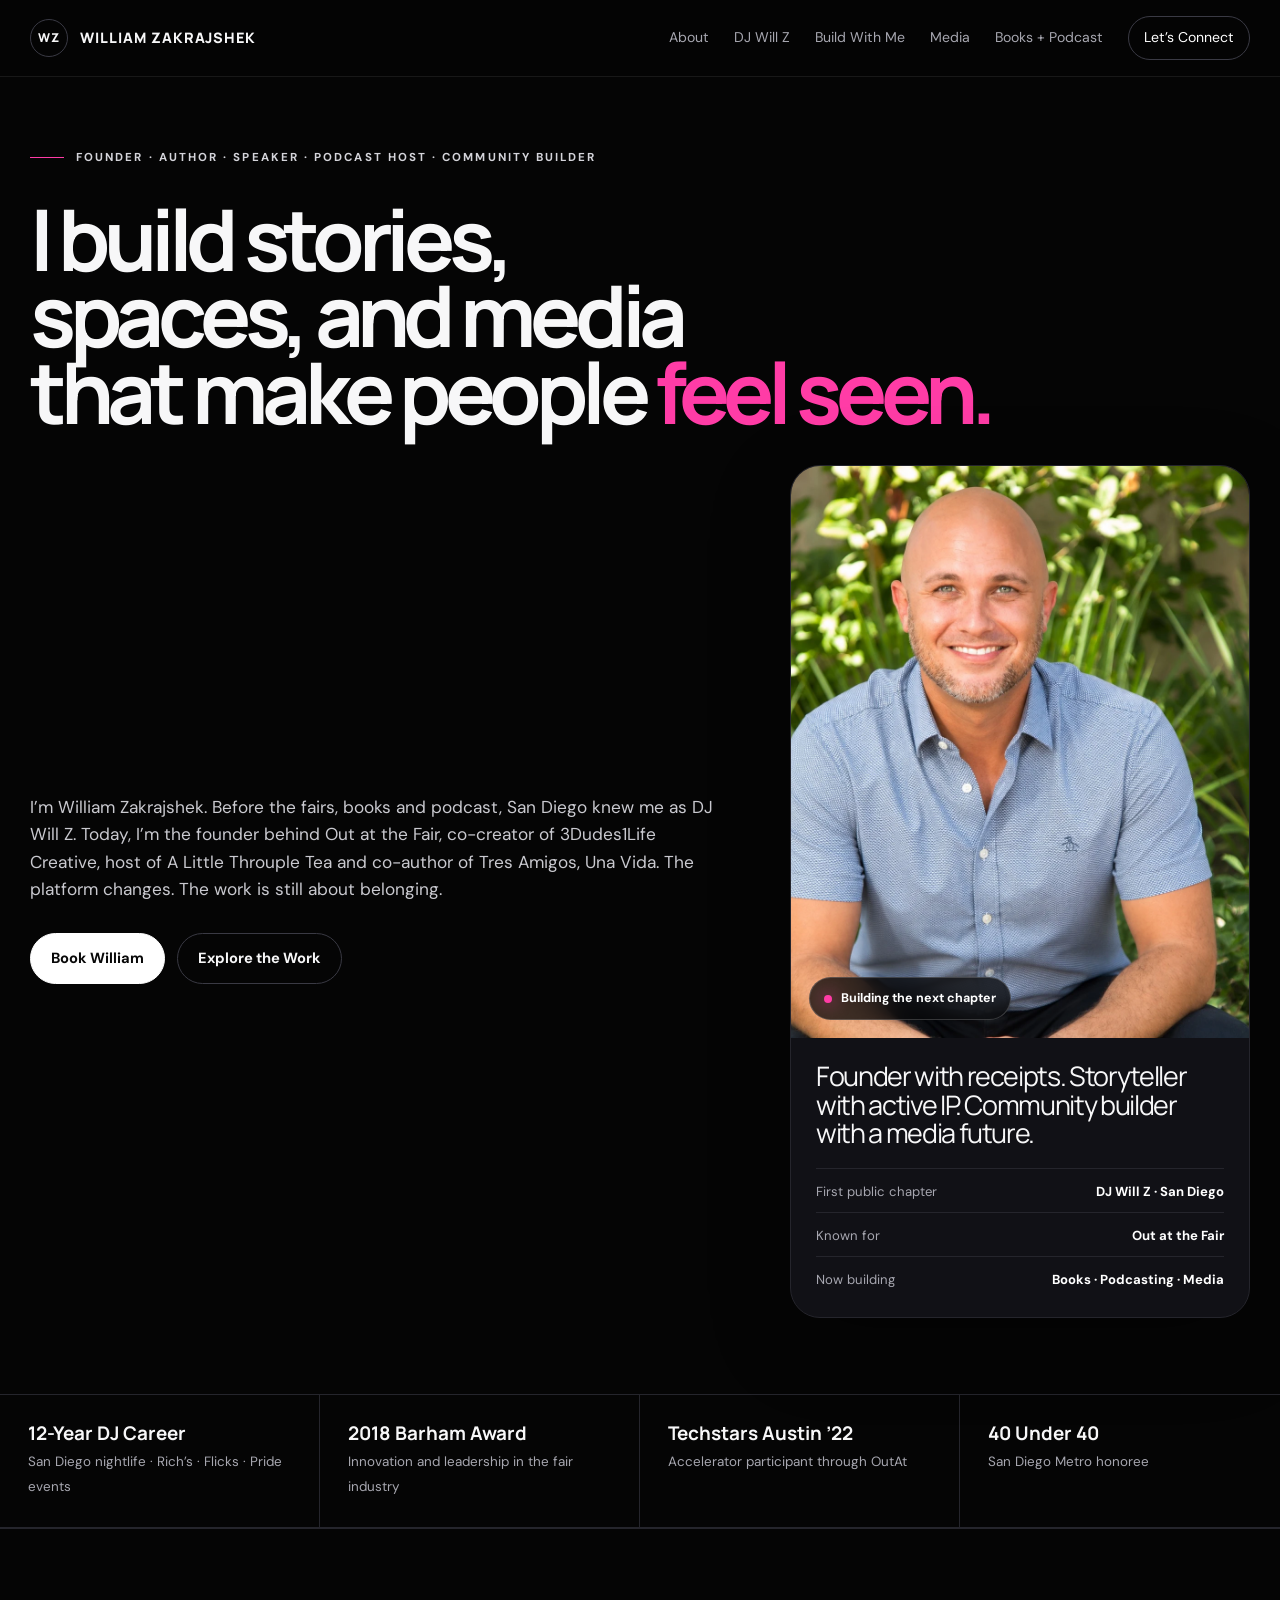
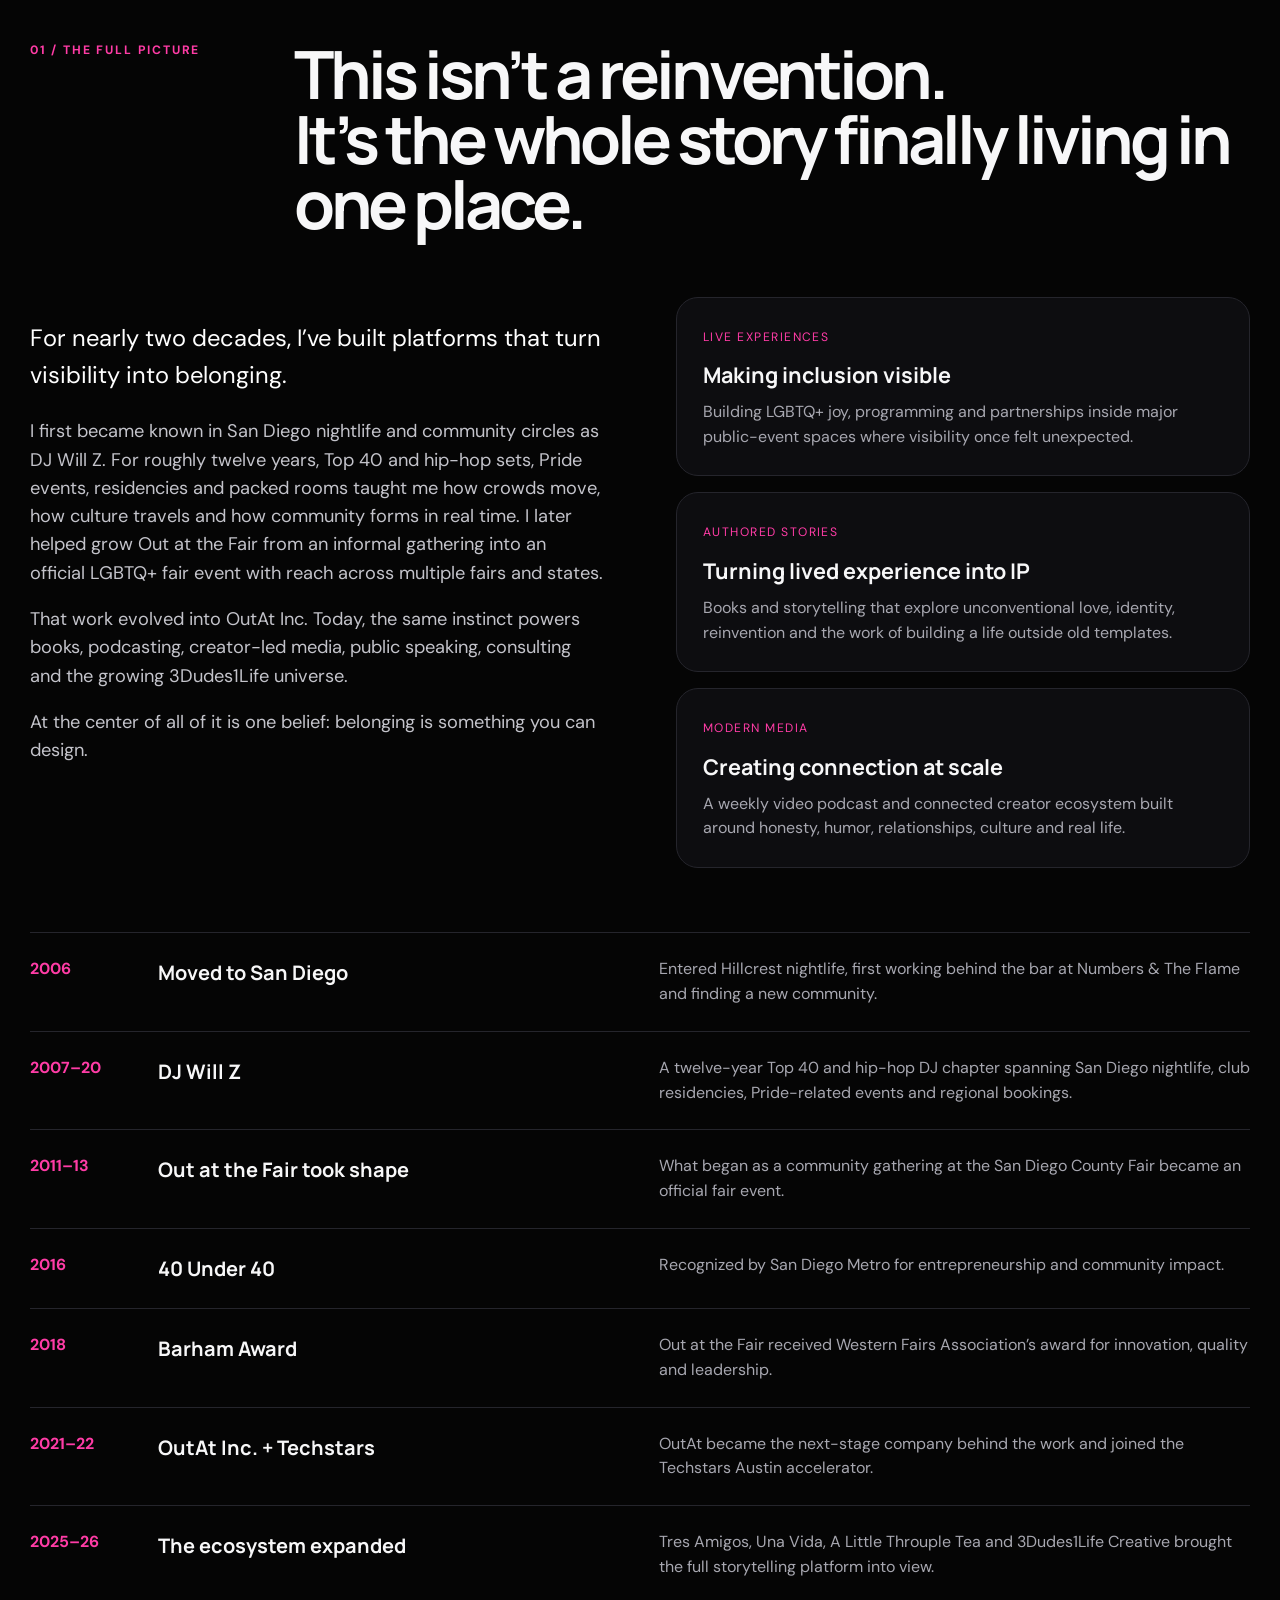
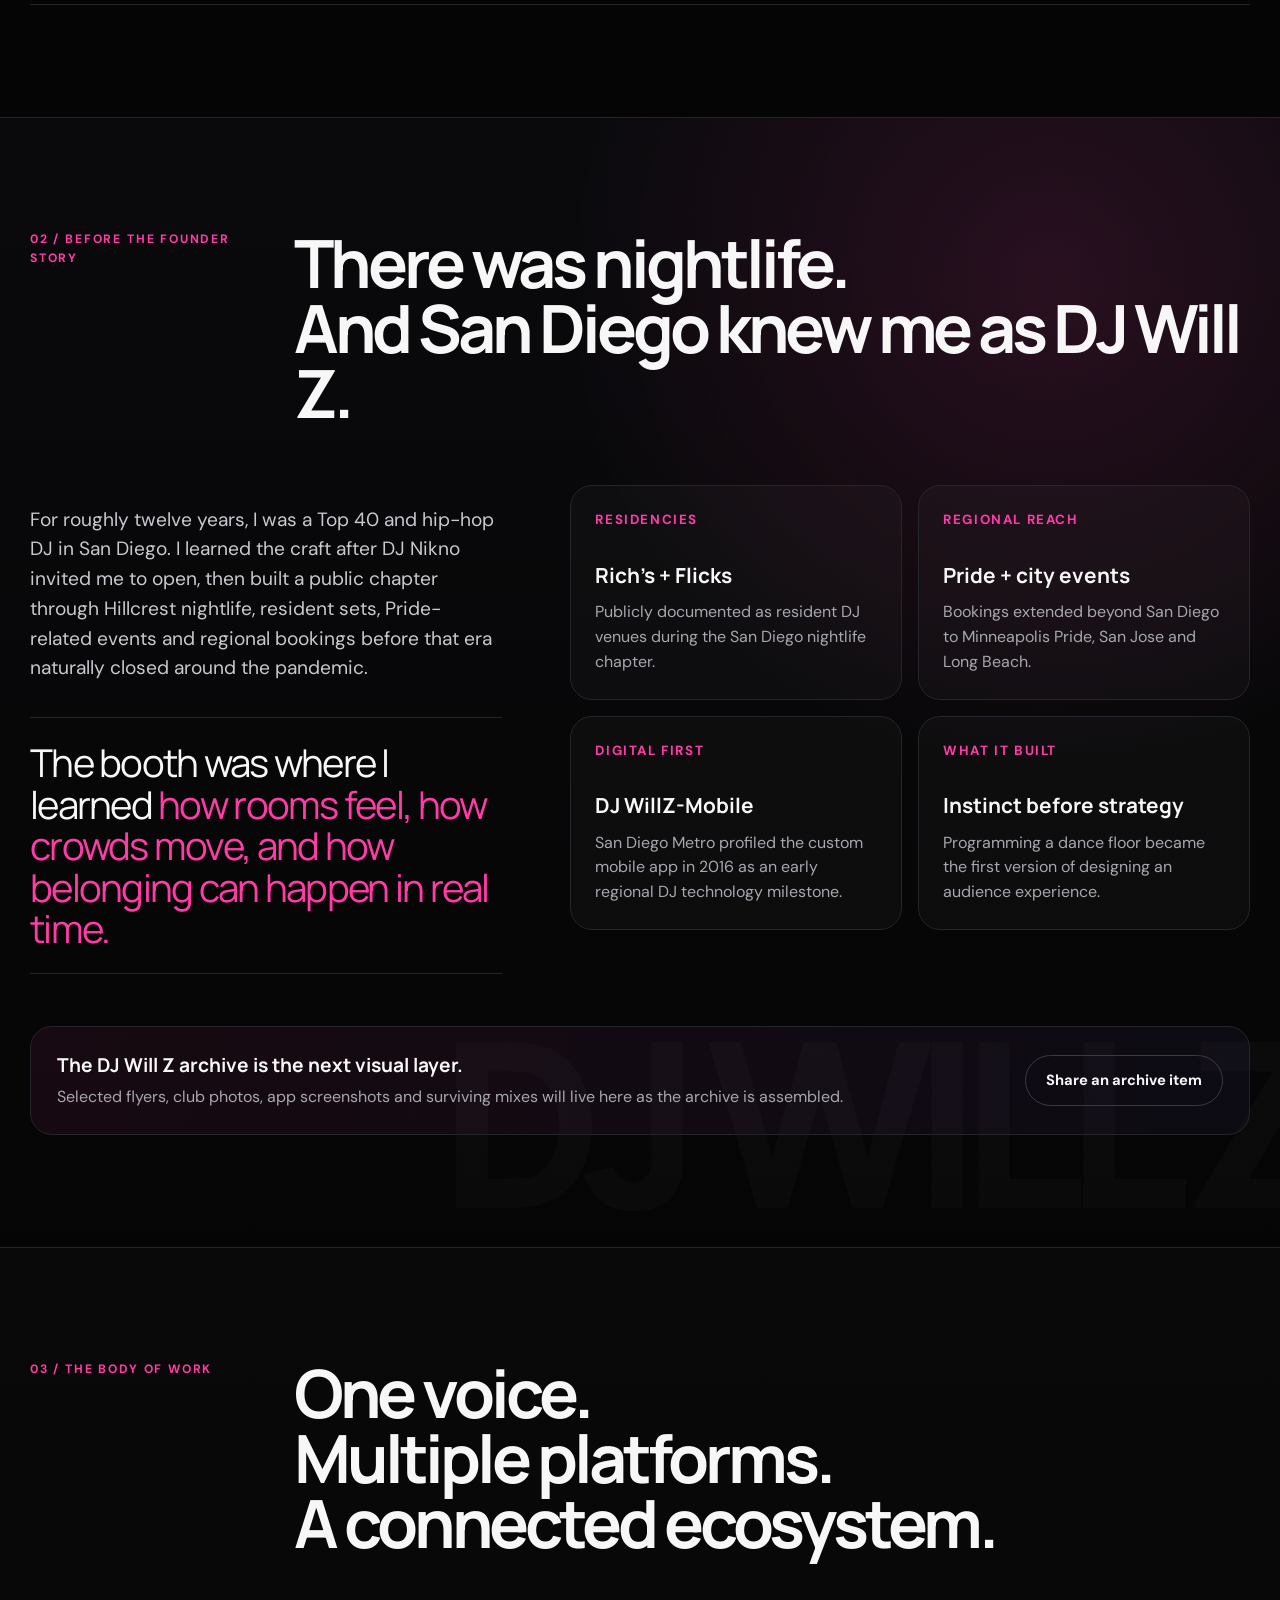
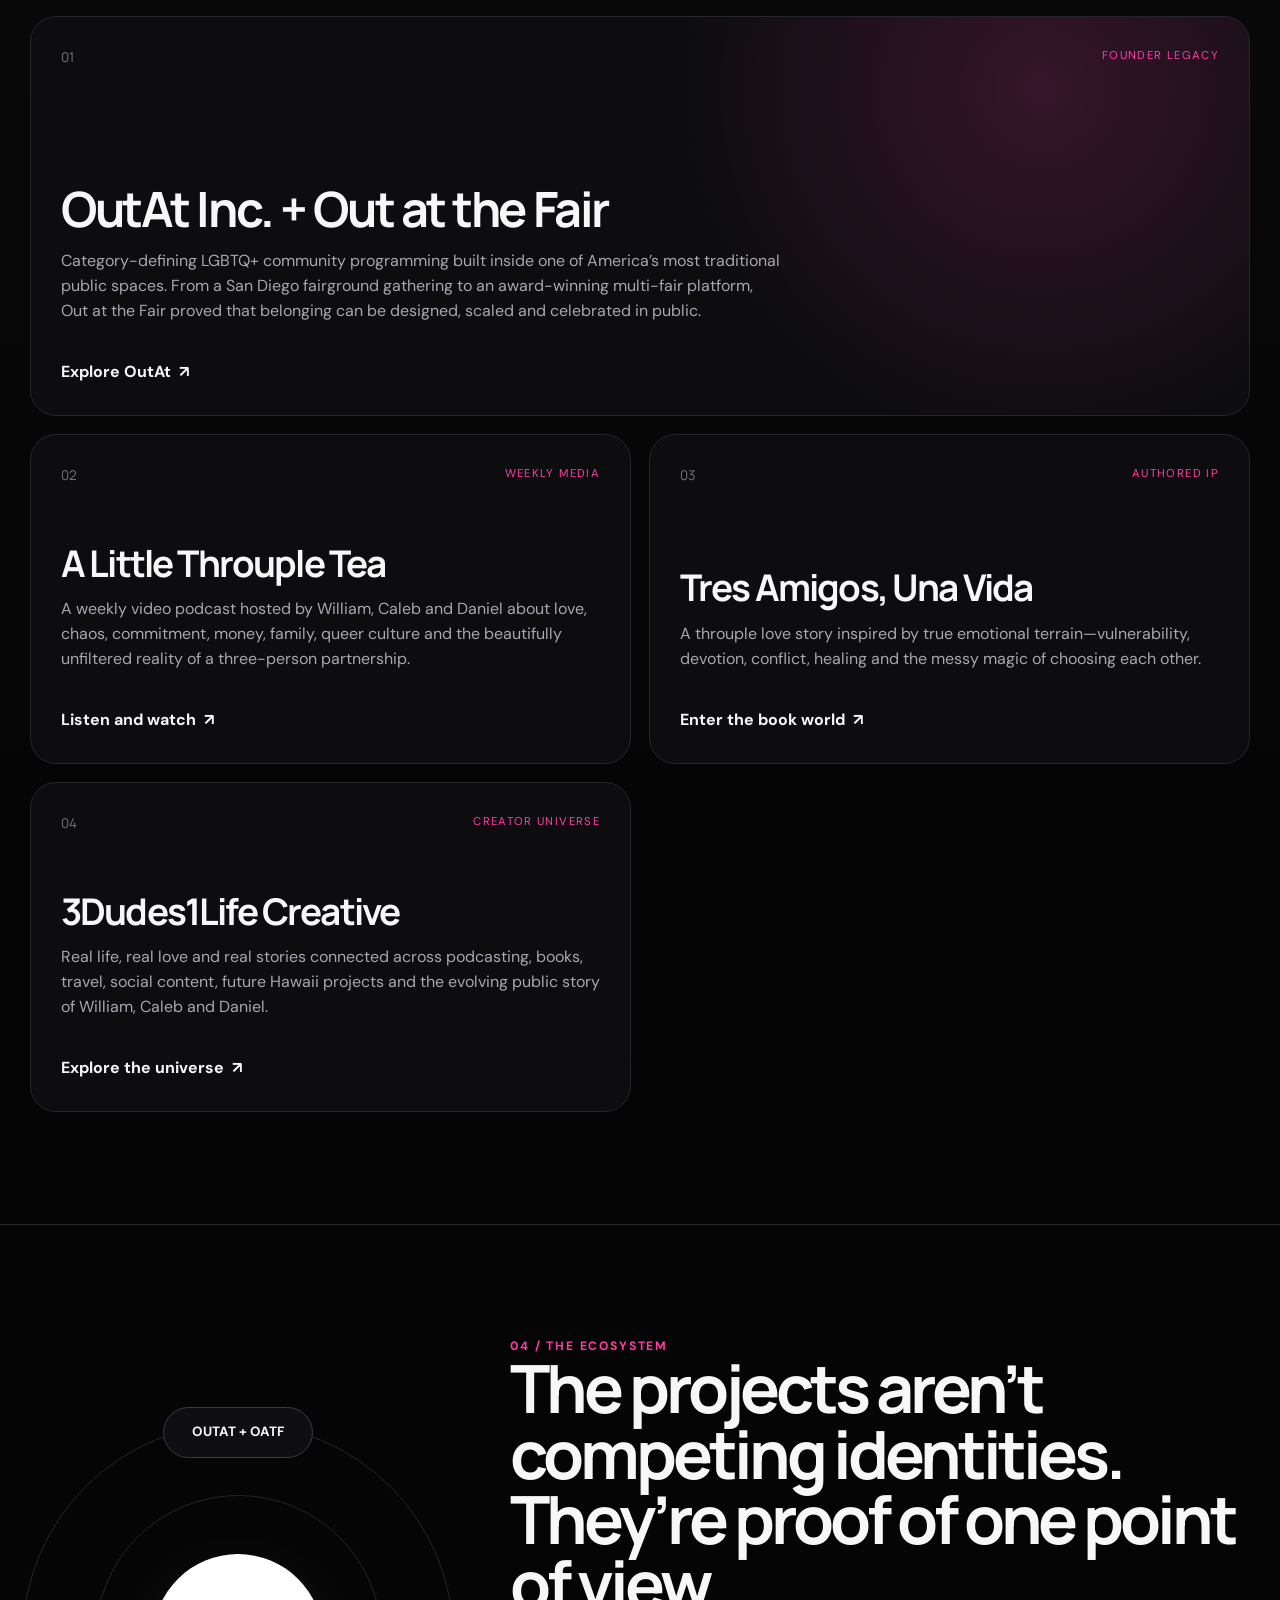
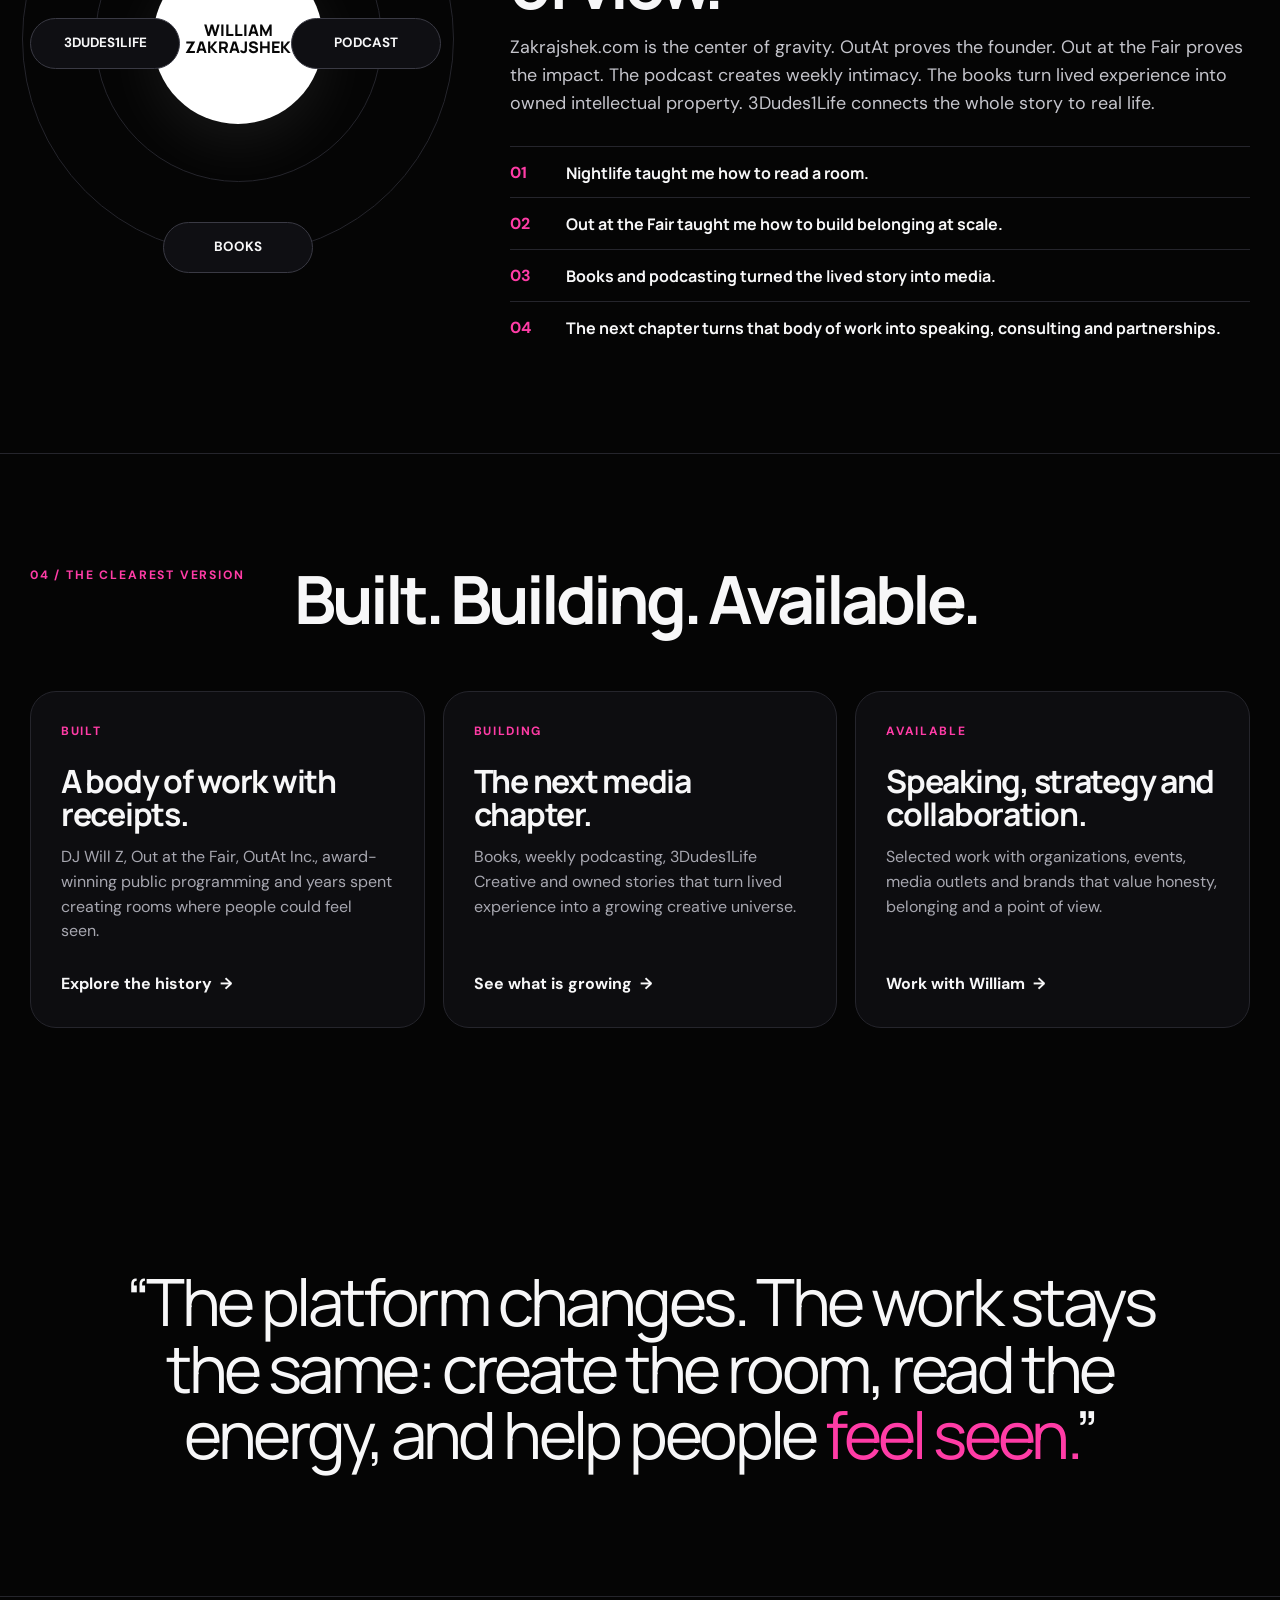
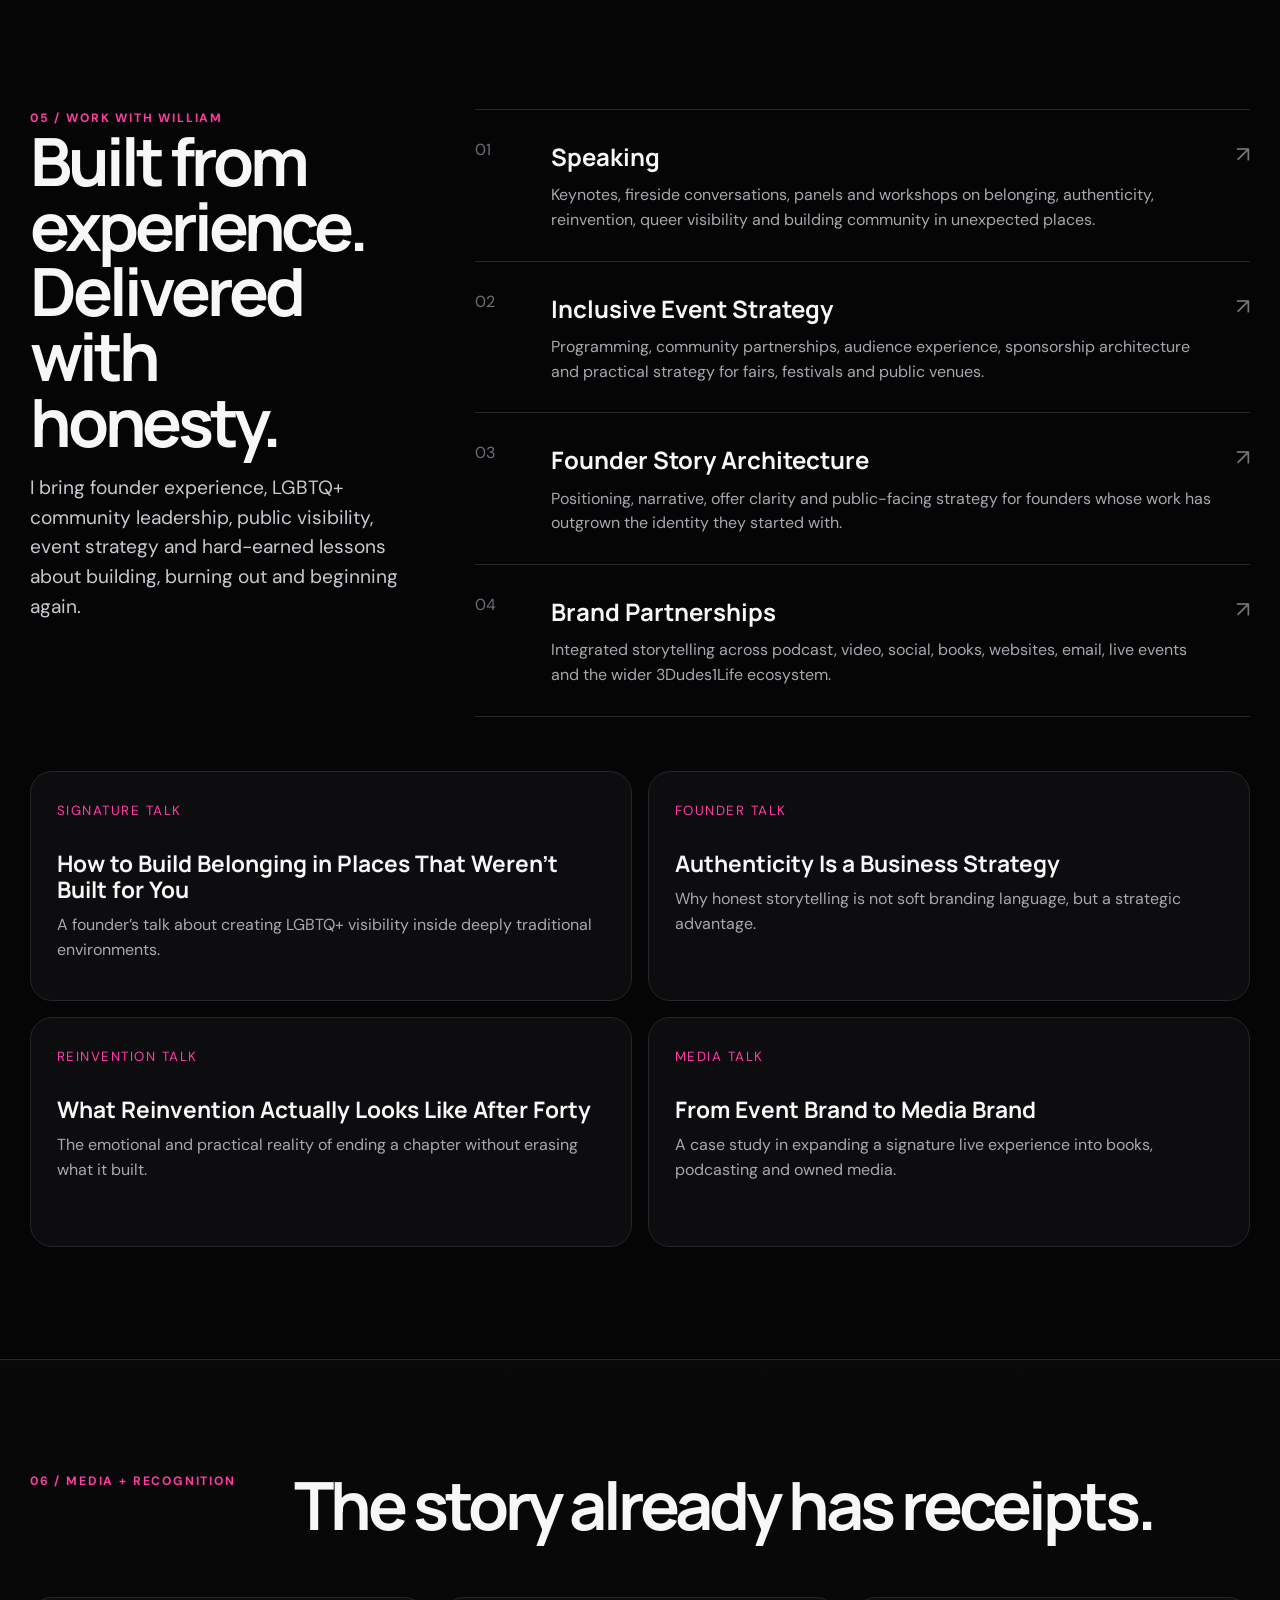
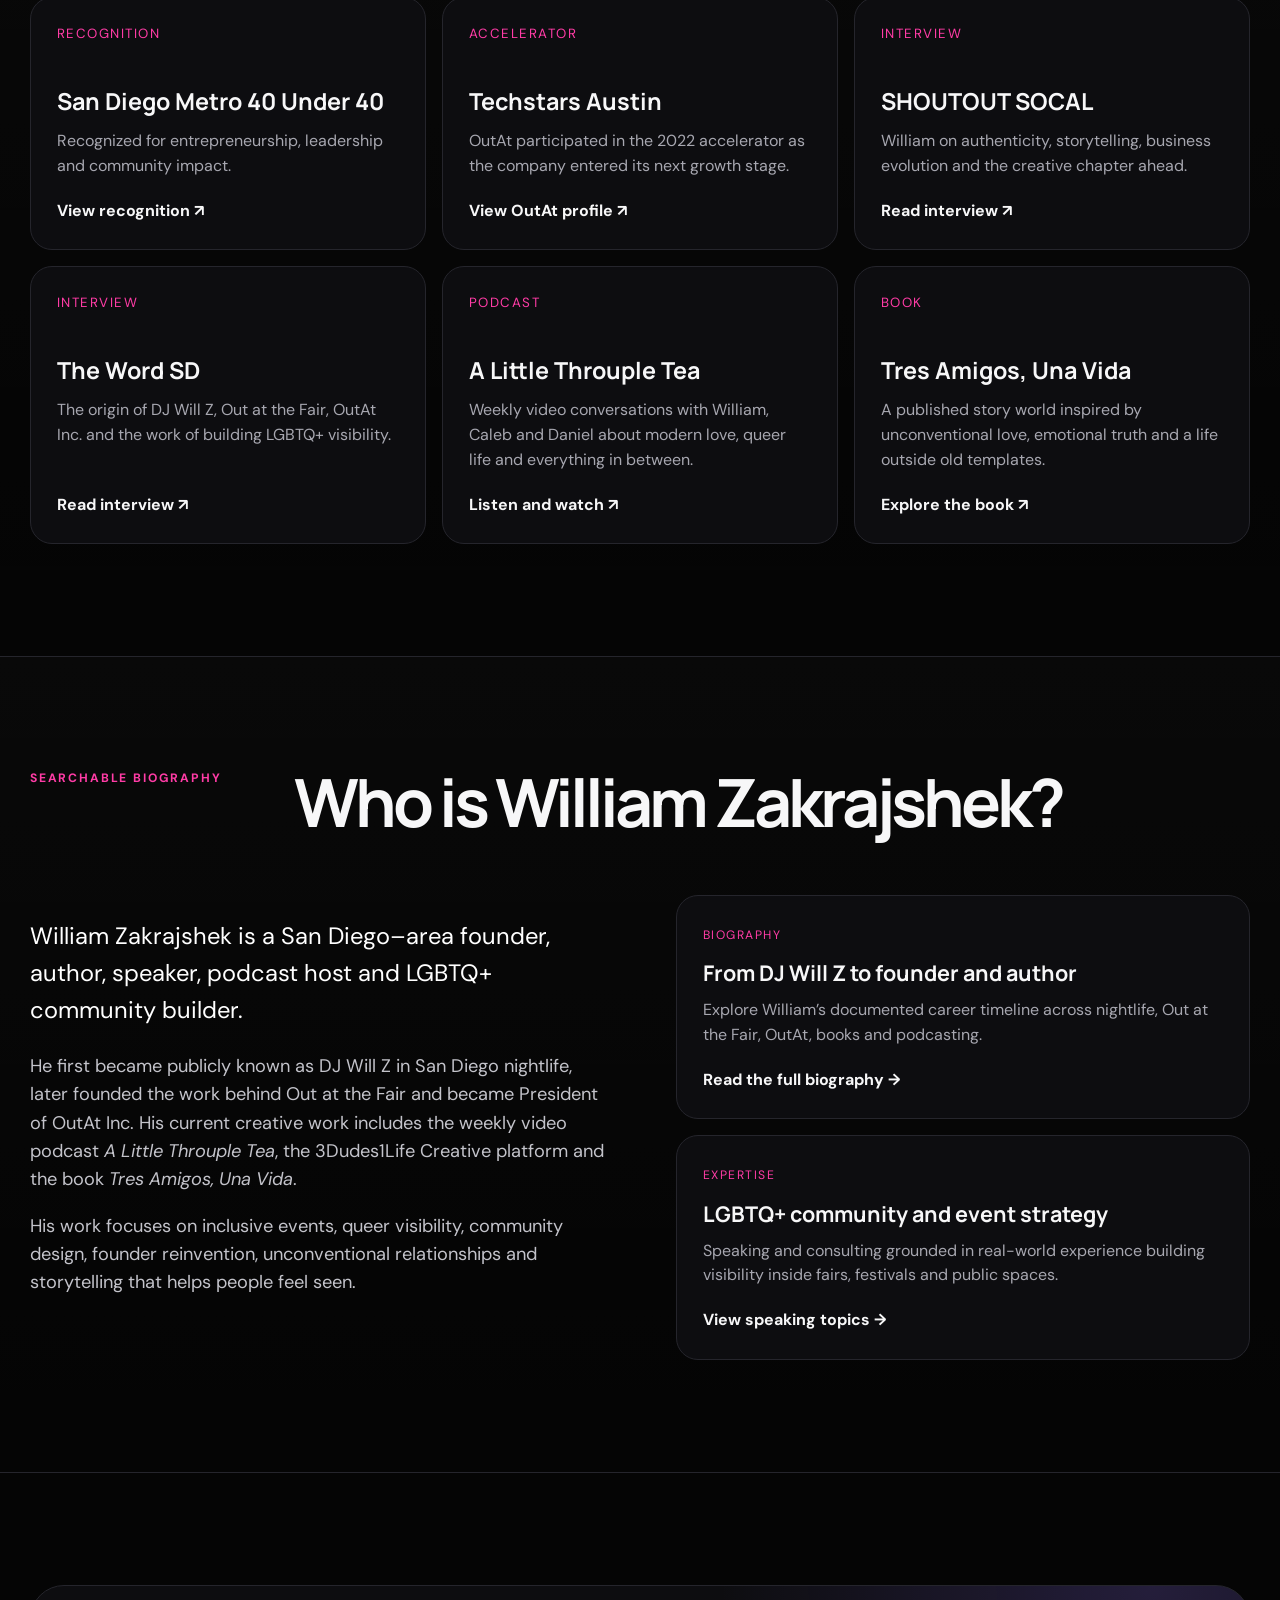
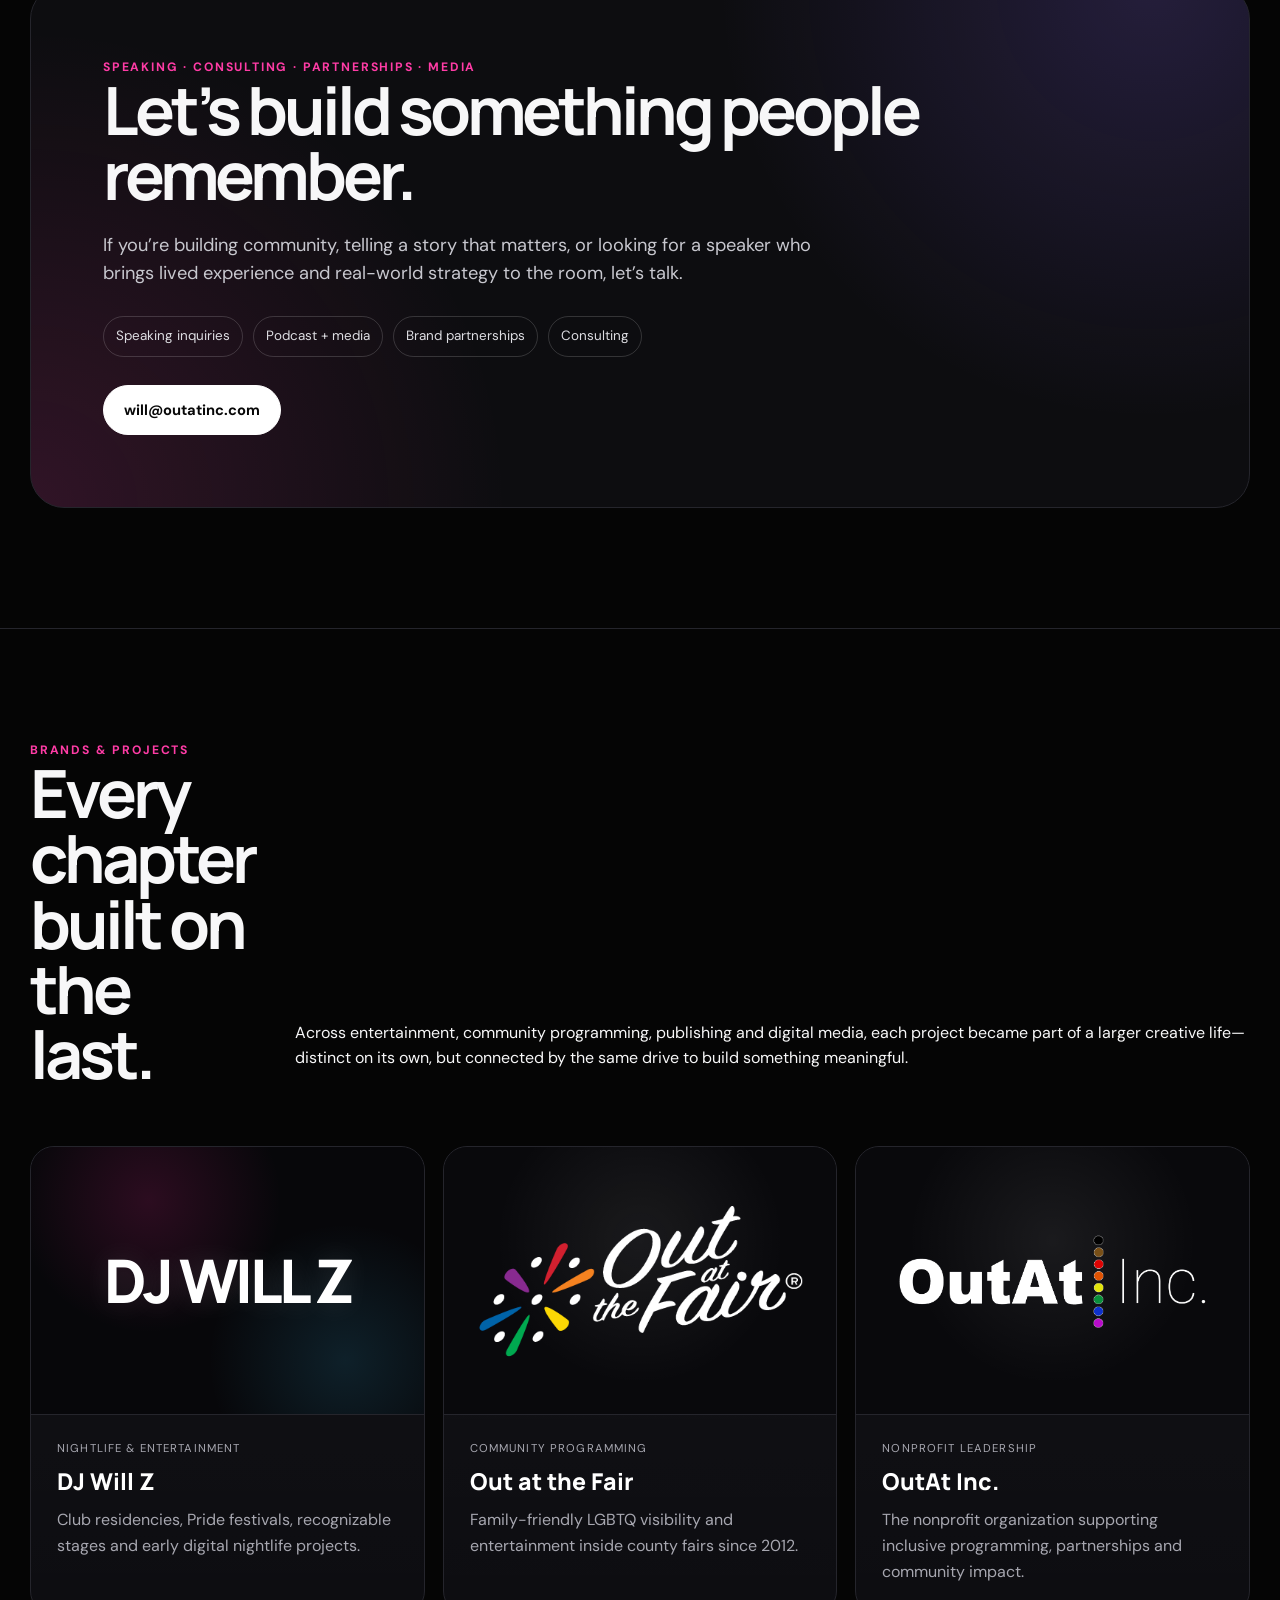
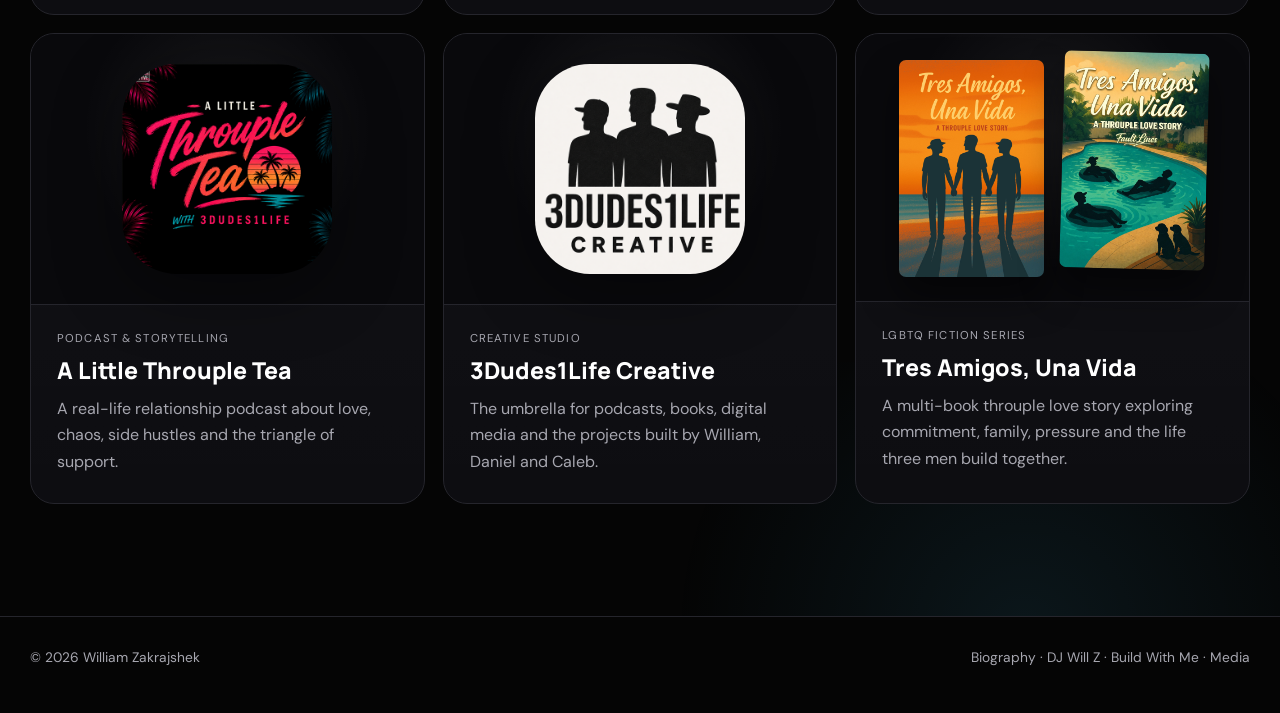
==== commit 6114a88a: "Add files via upload" ====
--- a/index.html
+++ b/index.html
@@ -33,7 +33,7 @@
 <div class="wrap nav">
 <a aria-label="William Zakrajshek home" class="brand" href="index.html"><span class="brand-mark">WZ</span><span class="brand-name">WILLIAM ZAKRAJSHEK</span></a>
 <nav aria-label="Primary navigation" class="desktop-links">
-<a href="about.html">About</a><a href="dj-will-z.html">DJ Will Z</a><a href="speaking.html">Speaking</a><a href="media.html">Media</a><a href="books-podcast.html">Books + Podcast</a><a class="nav-cta" href="index.html#contact">Let’s Connect</a>
+<a href="about.html">About</a><a href="dj-will-z.html">DJ Will Z</a><a href="speaking.html">Build With Me</a><a href="media.html">Media</a><a href="books-podcast.html">Books + Podcast</a><a class="nav-cta" href="index.html#contact">Let’s Connect</a>
 </nav>
 <button aria-controls="mobile-navigation" aria-expanded="false" aria-label="Open navigation menu" class="menu-button" type="button">Menu</button>
 </div>
@@ -41,7 +41,7 @@
 <nav aria-hidden="true" aria-label="Mobile navigation" class="mobile-menu" id="mobile-navigation">
 <a href="about.html">About <span>01</span></a>
 <a href="dj-will-z.html">DJ Will Z <span>02</span></a>
-<a href="speaking.html">Speaking <span>03</span></a>
+<a href="speaking.html">Build With Me <span>03</span></a>
 <a href="media.html">Media <span>04</span></a>
 <a href="books-podcast.html">Books + Podcast <span>05</span></a>
 <a class="mobile-cta" href="index.html#contact">Let’s Connect</a>
@@ -366,7 +366,7 @@
 <footer>
 <div class="wrap footer-grid">
 <span>© <span id="year"></span> William Zakrajshek</span>
-<span><a href="about.html">Biography</a> · <a href="dj-will-z.html">DJ Will Z</a> · <a href="speaking.html">Speaking</a> · <a href="media.html">Media</a></span>
+<span><a href="about.html">Biography</a> · <a href="dj-will-z.html">DJ Will Z</a> · <a href="speaking.html">Build With Me</a> · <a href="media.html">Media</a></span>
 </div>
 </footer>
 <script defer="True" src="/assets/site.js?v=3.1"></script></body>
--- a/assets/site.css
+++ b/assets/site.css
@@ -676,3 +676,9 @@
 .creator-studio-panel{display:grid;grid-template-columns:minmax(260px,.7fr) minmax(0,1.3fr);gap:70px;align-items:center;padding:clamp(38px,7vw,84px);border:1px solid var(--line);border-radius:32px;background:radial-gradient(circle at 20% 30%,rgba(61,202,255,.12),transparent 34%),radial-gradient(circle at 85% 80%,rgba(255,57,160,.1),transparent 32%),#0d0d11}.creator-studio-logo{display:flex;align-items:center;justify-content:center;min-height:310px;padding:35px;border-radius:24px;background:rgba(0,0,0,.28)}.creator-studio-logo img{max-width:100%;max-height:240px;object-fit:contain}.creator-studio-panel p{max-width:760px;color:#c8c8ce;font-size:1.08rem;line-height:1.78}.connection-grid{display:grid;grid-template-columns:repeat(3,1fr);gap:18px}.connection-grid article{min-height:300px;padding:34px;border:1px solid var(--line);border-radius:24px;background:#0e0e12}.connection-grid article>span{color:var(--accent);font-size:.72rem;font-weight:800;letter-spacing:.11em;text-transform:uppercase}.connection-grid h3{margin:50px 0 13px;color:#fff;font:800 1.55rem/1.15 "Manrope",sans-serif}.connection-grid p{margin:0;color:var(--muted);line-height:1.7}.creative-quote{background:radial-gradient(circle at 50% 100%,rgba(255,62,164,.12),transparent 42%),#08080a}
 @media(max-width:950px){.creative-hero-grid,.creative-section-head,.podcast-showcase-grid,.creator-studio-panel{grid-template-columns:1fr}.creative-hero-art{min-height:530px;width:min(100%,630px);margin:auto}.book-feature,.book-feature.reverse{grid-template-columns:1fr}.book-feature.reverse .book-cover-stage,.book-feature.reverse .book-feature-copy{order:initial}.book-cover-stage{padding:46px;min-height:500px}.podcast-logo-stage{min-height:440px}.connection-grid{grid-template-columns:1fr}.author-note{grid-template-columns:1fr;gap:18px}.creator-studio-panel{gap:38px}}
 @media(max-width:600px){.creative-hero{padding-top:50px}.creative-hero-copy h1{font-size:clamp(3.7rem,19vw,5.7rem)}.creative-hero-art{min-height:420px}.creative-book{width:60%}.creative-book.book-one{top:72px}.creative-hero-actions{display:grid}.creative-hero-actions .btn{width:100%}.creative-section-head{gap:24px}.book-cover-stage{min-height:390px;padding:34px}.book-cover-stage img{max-width:235px}.book-feature-copy{padding:34px 26px}.podcast-logo-stage{min-height:340px;padding:30px}.podcast-facts{grid-template-columns:1fr}.creator-studio-panel{padding:28px}.creator-studio-logo{min-height:230px}.author-note{padding:26px}.connection-grid article{min-height:250px}}
+
+
+/* Build With Me — Version 6.1 */
+.build-page{overflow:hidden}.build-hero{position:relative;padding:clamp(84px,11vw,155px) 0 110px;background:radial-gradient(circle at 82% 18%,rgba(255,54,155,.16),transparent 31%),radial-gradient(circle at 65% 80%,rgba(53,198,255,.1),transparent 34%),#070709}.build-hero-grid{display:grid;grid-template-columns:minmax(0,1.18fr) minmax(330px,.82fr);gap:clamp(50px,8vw,110px);align-items:center}.build-hero-copy h1{margin:15px 0 27px;color:#fff;font:800 clamp(4.8rem,10vw,10rem)/.8 "Manrope",sans-serif;letter-spacing:-.08em}.build-hero-copy h1 em{font-style:normal;color:var(--accent)}.build-deck{max-width:760px;margin:0;color:#fff;font:700 clamp(1.35rem,2.5vw,2.15rem)/1.25 "Manrope",sans-serif;letter-spacing:-.025em}.build-intro{max-width:730px;margin:25px 0 0;color:#c6c6cc;font-size:1.08rem;line-height:1.78}.build-actions{display:flex;flex-wrap:wrap;gap:12px;margin-top:34px}.build-hero-proof{padding:34px;border:1px solid var(--line);border-radius:28px;background:rgba(12,12,16,.78);box-shadow:0 30px 70px rgba(0,0,0,.32);backdrop-filter:blur(12px)}.proof-label{display:block;margin-bottom:22px;color:var(--muted);font-size:.72rem;font-weight:800;letter-spacing:.12em;text-transform:uppercase}.proof-grid{display:grid;grid-template-columns:1fr 1fr;gap:1px;border:1px solid var(--line);border-radius:18px;overflow:hidden;background:var(--line)}.proof-grid article{padding:25px 22px;background:#0a0a0e}.proof-grid strong,.proof-grid span{display:block}.proof-grid strong{color:#fff;font:800 clamp(1.35rem,2vw,2rem)/1 "Manrope",sans-serif}.proof-grid span{margin-top:8px;color:var(--muted);font-size:.82rem}.build-hero-proof>p{margin:24px 3px 0;color:#aaaab2;line-height:1.7}.build-belief{background:#0b0b0e}.build-belief-grid{display:grid;grid-template-columns:minmax(0,1fr) minmax(320px,.9fr);gap:clamp(45px,8vw,110px);align-items:start}.build-belief h2,.build-section-head h2,.community-panel h2,.build-lesson h2,.build-cta h2{margin:13px 0 0;color:#fff;font:800 clamp(3rem,6vw,6.25rem)/.9 "Manrope",sans-serif;letter-spacing:-.06em}.build-belief-grid>div:last-child p{margin:0 0 20px;color:#c8c8ce;font-size:1.08rem;line-height:1.8}.build-section-head{display:grid;grid-template-columns:minmax(0,1fr) minmax(300px,.72fr);gap:60px;align-items:end;margin-bottom:52px}.build-section-head>p{margin:0;color:var(--muted);font-size:1.08rem;line-height:1.75}.build-stage-grid{display:grid;grid-template-columns:repeat(2,minmax(0,1fr));gap:18px}.build-stage-grid article{min-height:475px;padding:38px;border:1px solid var(--line);border-radius:25px;background:linear-gradient(180deg,rgba(255,255,255,.025),transparent),#0d0d11}.build-stage-grid article>span{color:var(--accent);font-size:.72rem;font-weight:800;letter-spacing:.12em}.build-stage-grid h3{margin:55px 0 13px;color:#fff;font:800 clamp(1.8rem,3vw,2.8rem)/1 "Manrope",sans-serif;letter-spacing:-.04em}.build-stage-grid p{margin:0 0 24px;color:#bdbdc5;line-height:1.7}.build-stage-grid ul{margin:0;padding:0;list-style:none}.build-stage-grid li{position:relative;padding:10px 0 10px 20px;border-top:1px solid rgba(255,255,255,.07);color:#92929b}.build-stage-grid li:before{content:"+";position:absolute;left:0;color:var(--accent)}.build-community{background:radial-gradient(circle at 10% 30%,rgba(255,58,157,.12),transparent 30%),#09090c}.community-panel{display:grid;grid-template-columns:180px 1fr;gap:50px;align-items:center;padding:clamp(38px,7vw,80px);border:1px solid var(--line);border-radius:30px;background:rgba(12,12,16,.82)}.community-mark{display:grid;place-items:center;width:150px;height:150px;border-radius:50%;font-size:4.5rem;background:radial-gradient(circle,rgba(255,255,255,.1),transparent 70%);border:1px solid var(--line)}.community-panel p{max-width:850px;color:#c8c8ce;font-size:1.08rem;line-height:1.78}.build-tags{display:flex;flex-wrap:wrap;gap:12px}.build-tags span{padding:17px 21px;border:1px solid var(--line);border-radius:999px;background:#0d0d11;color:#e5e5e8;font-weight:700}.build-trust{background:#09090c}.trust-grid{display:grid;grid-template-columns:repeat(2,minmax(0,1fr));gap:18px}.trust-grid article{min-height:275px;padding:36px;border:1px solid var(--line);border-radius:24px;background:#0d0d11}.trust-grid article>span{font-size:.72rem;font-weight:800;letter-spacing:.12em;text-transform:uppercase}.trust-no>span{color:#ff83be}.trust-yes>span{color:#63d8ff}.trust-grid h3{margin:40px 0 14px;color:#fff;font:800 clamp(1.45rem,2.8vw,2.4rem)/1.08 "Manrope",sans-serif;letter-spacing:-.035em}.trust-grid p{margin:0;color:var(--muted);line-height:1.72}.build-lesson{background:radial-gradient(circle at 75% 100%,rgba(54,202,255,.1),transparent 35%),#0b0b0e}.build-lesson-inner{display:grid;grid-template-columns:180px 1fr;gap:55px;align-items:start}.lesson-number{color:rgba(255,255,255,.12);font:800 clamp(5rem,10vw,10rem)/.8 "Manrope",sans-serif;letter-spacing:-.08em}.build-lesson p{max-width:850px;color:#c8c8ce;font-size:1.12rem;line-height:1.8}.build-cta{text-align:center;padding:clamp(90px,13vw,170px) 0;background:radial-gradient(circle at 50% 70%,rgba(255,53,156,.14),transparent 38%),#070709}.build-cta h2{max-width:1100px;margin:16px auto 25px}.build-cta p{max-width:720px;margin:0 auto 31px;color:#c4c4cb;font-size:1.08rem;line-height:1.75}
+@media(max-width:950px){.build-hero-grid,.build-belief-grid,.build-section-head{grid-template-columns:1fr}.build-hero-proof{max-width:680px}.community-panel{grid-template-columns:1fr}.community-mark{width:110px;height:110px;font-size:3.3rem}.build-lesson-inner{grid-template-columns:1fr;gap:22px}.lesson-number{font-size:5rem}.build-section-head{gap:24px}.build-stage-grid,.trust-grid{grid-template-columns:1fr}}
+@media(max-width:600px){.build-hero{padding-top:58px}.build-hero-copy h1{font-size:clamp(4.1rem,21vw,6.4rem)}.build-actions{display:grid}.build-actions .btn{width:100%}.build-hero-proof{padding:24px}.proof-grid{grid-template-columns:1fr 1fr}.build-stage-grid article{min-height:0;padding:29px 25px}.build-stage-grid h3{margin-top:38px}.community-panel{padding:29px 25px}.build-tags span{width:100%;text-align:center}.trust-grid article{min-height:0;padding:29px 25px}.build-cta h2 br{display:none}}
--- a/assets/site.css
+++ b/assets/site.css
@@ -676,3 +676,9 @@
 .creator-studio-panel{display:grid;grid-template-columns:minmax(260px,.7fr) minmax(0,1.3fr);gap:70px;align-items:center;padding:clamp(38px,7vw,84px);border:1px solid var(--line);border-radius:32px;background:radial-gradient(circle at 20% 30%,rgba(61,202,255,.12),transparent 34%),radial-gradient(circle at 85% 80%,rgba(255,57,160,.1),transparent 32%),#0d0d11}.creator-studio-logo{display:flex;align-items:center;justify-content:center;min-height:310px;padding:35px;border-radius:24px;background:rgba(0,0,0,.28)}.creator-studio-logo img{max-width:100%;max-height:240px;object-fit:contain}.creator-studio-panel p{max-width:760px;color:#c8c8ce;font-size:1.08rem;line-height:1.78}.connection-grid{display:grid;grid-template-columns:repeat(3,1fr);gap:18px}.connection-grid article{min-height:300px;padding:34px;border:1px solid var(--line);border-radius:24px;background:#0e0e12}.connection-grid article>span{color:var(--accent);font-size:.72rem;font-weight:800;letter-spacing:.11em;text-transform:uppercase}.connection-grid h3{margin:50px 0 13px;color:#fff;font:800 1.55rem/1.15 "Manrope",sans-serif}.connection-grid p{margin:0;color:var(--muted);line-height:1.7}.creative-quote{background:radial-gradient(circle at 50% 100%,rgba(255,62,164,.12),transparent 42%),#08080a}
 @media(max-width:950px){.creative-hero-grid,.creative-section-head,.podcast-showcase-grid,.creator-studio-panel{grid-template-columns:1fr}.creative-hero-art{min-height:530px;width:min(100%,630px);margin:auto}.book-feature,.book-feature.reverse{grid-template-columns:1fr}.book-feature.reverse .book-cover-stage,.book-feature.reverse .book-feature-copy{order:initial}.book-cover-stage{padding:46px;min-height:500px}.podcast-logo-stage{min-height:440px}.connection-grid{grid-template-columns:1fr}.author-note{grid-template-columns:1fr;gap:18px}.creator-studio-panel{gap:38px}}
 @media(max-width:600px){.creative-hero{padding-top:50px}.creative-hero-copy h1{font-size:clamp(3.7rem,19vw,5.7rem)}.creative-hero-art{min-height:420px}.creative-book{width:60%}.creative-book.book-one{top:72px}.creative-hero-actions{display:grid}.creative-hero-actions .btn{width:100%}.creative-section-head{gap:24px}.book-cover-stage{min-height:390px;padding:34px}.book-cover-stage img{max-width:235px}.book-feature-copy{padding:34px 26px}.podcast-logo-stage{min-height:340px;padding:30px}.podcast-facts{grid-template-columns:1fr}.creator-studio-panel{padding:28px}.creator-studio-logo{min-height:230px}.author-note{padding:26px}.connection-grid article{min-height:250px}}
+
+
+/* Build With Me — Version 6.1 */
+.build-page{overflow:hidden}.build-hero{position:relative;padding:clamp(84px,11vw,155px) 0 110px;background:radial-gradient(circle at 82% 18%,rgba(255,54,155,.16),transparent 31%),radial-gradient(circle at 65% 80%,rgba(53,198,255,.1),transparent 34%),#070709}.build-hero-grid{display:grid;grid-template-columns:minmax(0,1.18fr) minmax(330px,.82fr);gap:clamp(50px,8vw,110px);align-items:center}.build-hero-copy h1{margin:15px 0 27px;color:#fff;font:800 clamp(4.8rem,10vw,10rem)/.8 "Manrope",sans-serif;letter-spacing:-.08em}.build-hero-copy h1 em{font-style:normal;color:var(--accent)}.build-deck{max-width:760px;margin:0;color:#fff;font:700 clamp(1.35rem,2.5vw,2.15rem)/1.25 "Manrope",sans-serif;letter-spacing:-.025em}.build-intro{max-width:730px;margin:25px 0 0;color:#c6c6cc;font-size:1.08rem;line-height:1.78}.build-actions{display:flex;flex-wrap:wrap;gap:12px;margin-top:34px}.build-hero-proof{padding:34px;border:1px solid var(--line);border-radius:28px;background:rgba(12,12,16,.78);box-shadow:0 30px 70px rgba(0,0,0,.32);backdrop-filter:blur(12px)}.proof-label{display:block;margin-bottom:22px;color:var(--muted);font-size:.72rem;font-weight:800;letter-spacing:.12em;text-transform:uppercase}.proof-grid{display:grid;grid-template-columns:1fr 1fr;gap:1px;border:1px solid var(--line);border-radius:18px;overflow:hidden;background:var(--line)}.proof-grid article{padding:25px 22px;background:#0a0a0e}.proof-grid strong,.proof-grid span{display:block}.proof-grid strong{color:#fff;font:800 clamp(1.35rem,2vw,2rem)/1 "Manrope",sans-serif}.proof-grid span{margin-top:8px;color:var(--muted);font-size:.82rem}.build-hero-proof>p{margin:24px 3px 0;color:#aaaab2;line-height:1.7}.build-belief{background:#0b0b0e}.build-belief-grid{display:grid;grid-template-columns:minmax(0,1fr) minmax(320px,.9fr);gap:clamp(45px,8vw,110px);align-items:start}.build-belief h2,.build-section-head h2,.community-panel h2,.build-lesson h2,.build-cta h2{margin:13px 0 0;color:#fff;font:800 clamp(3rem,6vw,6.25rem)/.9 "Manrope",sans-serif;letter-spacing:-.06em}.build-belief-grid>div:last-child p{margin:0 0 20px;color:#c8c8ce;font-size:1.08rem;line-height:1.8}.build-section-head{display:grid;grid-template-columns:minmax(0,1fr) minmax(300px,.72fr);gap:60px;align-items:end;margin-bottom:52px}.build-section-head>p{margin:0;color:var(--muted);font-size:1.08rem;line-height:1.75}.build-stage-grid{display:grid;grid-template-columns:repeat(2,minmax(0,1fr));gap:18px}.build-stage-grid article{min-height:475px;padding:38px;border:1px solid var(--line);border-radius:25px;background:linear-gradient(180deg,rgba(255,255,255,.025),transparent),#0d0d11}.build-stage-grid article>span{color:var(--accent);font-size:.72rem;font-weight:800;letter-spacing:.12em}.build-stage-grid h3{margin:55px 0 13px;color:#fff;font:800 clamp(1.8rem,3vw,2.8rem)/1 "Manrope",sans-serif;letter-spacing:-.04em}.build-stage-grid p{margin:0 0 24px;color:#bdbdc5;line-height:1.7}.build-stage-grid ul{margin:0;padding:0;list-style:none}.build-stage-grid li{position:relative;padding:10px 0 10px 20px;border-top:1px solid rgba(255,255,255,.07);color:#92929b}.build-stage-grid li:before{content:"+";position:absolute;left:0;color:var(--accent)}.build-community{background:radial-gradient(circle at 10% 30%,rgba(255,58,157,.12),transparent 30%),#09090c}.community-panel{display:grid;grid-template-columns:180px 1fr;gap:50px;align-items:center;padding:clamp(38px,7vw,80px);border:1px solid var(--line);border-radius:30px;background:rgba(12,12,16,.82)}.community-mark{display:grid;place-items:center;width:150px;height:150px;border-radius:50%;font-size:4.5rem;background:radial-gradient(circle,rgba(255,255,255,.1),transparent 70%);border:1px solid var(--line)}.community-panel p{max-width:850px;color:#c8c8ce;font-size:1.08rem;line-height:1.78}.build-tags{display:flex;flex-wrap:wrap;gap:12px}.build-tags span{padding:17px 21px;border:1px solid var(--line);border-radius:999px;background:#0d0d11;color:#e5e5e8;font-weight:700}.build-trust{background:#09090c}.trust-grid{display:grid;grid-template-columns:repeat(2,minmax(0,1fr));gap:18px}.trust-grid article{min-height:275px;padding:36px;border:1px solid var(--line);border-radius:24px;background:#0d0d11}.trust-grid article>span{font-size:.72rem;font-weight:800;letter-spacing:.12em;text-transform:uppercase}.trust-no>span{color:#ff83be}.trust-yes>span{color:#63d8ff}.trust-grid h3{margin:40px 0 14px;color:#fff;font:800 clamp(1.45rem,2.8vw,2.4rem)/1.08 "Manrope",sans-serif;letter-spacing:-.035em}.trust-grid p{margin:0;color:var(--muted);line-height:1.72}.build-lesson{background:radial-gradient(circle at 75% 100%,rgba(54,202,255,.1),transparent 35%),#0b0b0e}.build-lesson-inner{display:grid;grid-template-columns:180px 1fr;gap:55px;align-items:start}.lesson-number{color:rgba(255,255,255,.12);font:800 clamp(5rem,10vw,10rem)/.8 "Manrope",sans-serif;letter-spacing:-.08em}.build-lesson p{max-width:850px;color:#c8c8ce;font-size:1.12rem;line-height:1.8}.build-cta{text-align:center;padding:clamp(90px,13vw,170px) 0;background:radial-gradient(circle at 50% 70%,rgba(255,53,156,.14),transparent 38%),#070709}.build-cta h2{max-width:1100px;margin:16px auto 25px}.build-cta p{max-width:720px;margin:0 auto 31px;color:#c4c4cb;font-size:1.08rem;line-height:1.75}
+@media(max-width:950px){.build-hero-grid,.build-belief-grid,.build-section-head{grid-template-columns:1fr}.build-hero-proof{max-width:680px}.community-panel{grid-template-columns:1fr}.community-mark{width:110px;height:110px;font-size:3.3rem}.build-lesson-inner{grid-template-columns:1fr;gap:22px}.lesson-number{font-size:5rem}.build-section-head{gap:24px}.build-stage-grid,.trust-grid{grid-template-columns:1fr}}
+@media(max-width:600px){.build-hero{padding-top:58px}.build-hero-copy h1{font-size:clamp(4.1rem,21vw,6.4rem)}.build-actions{display:grid}.build-actions .btn{width:100%}.build-hero-proof{padding:24px}.proof-grid{grid-template-columns:1fr 1fr}.build-stage-grid article{min-height:0;padding:29px 25px}.build-stage-grid h3{margin-top:38px}.community-panel{padding:29px 25px}.build-tags span{width:100%;text-align:center}.trust-grid article{min-height:0;padding:29px 25px}.build-cta h2 br{display:none}}
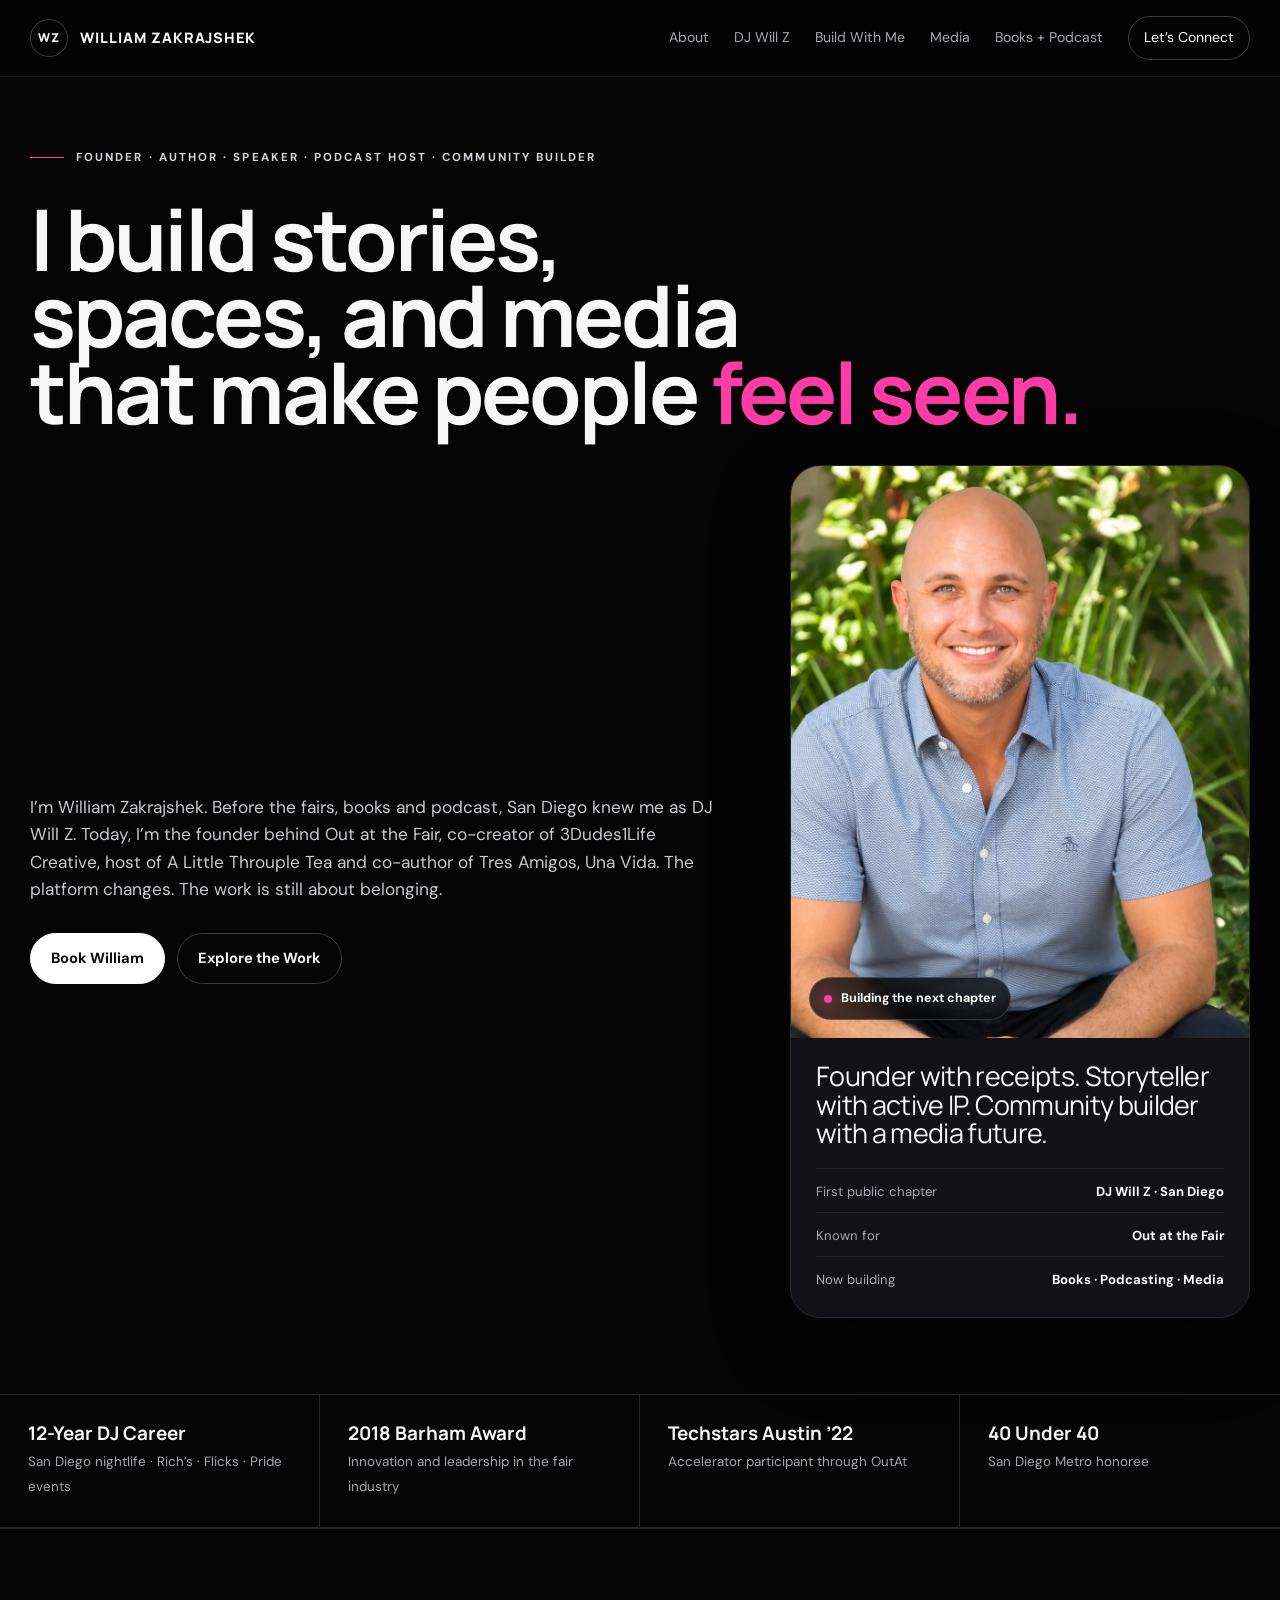
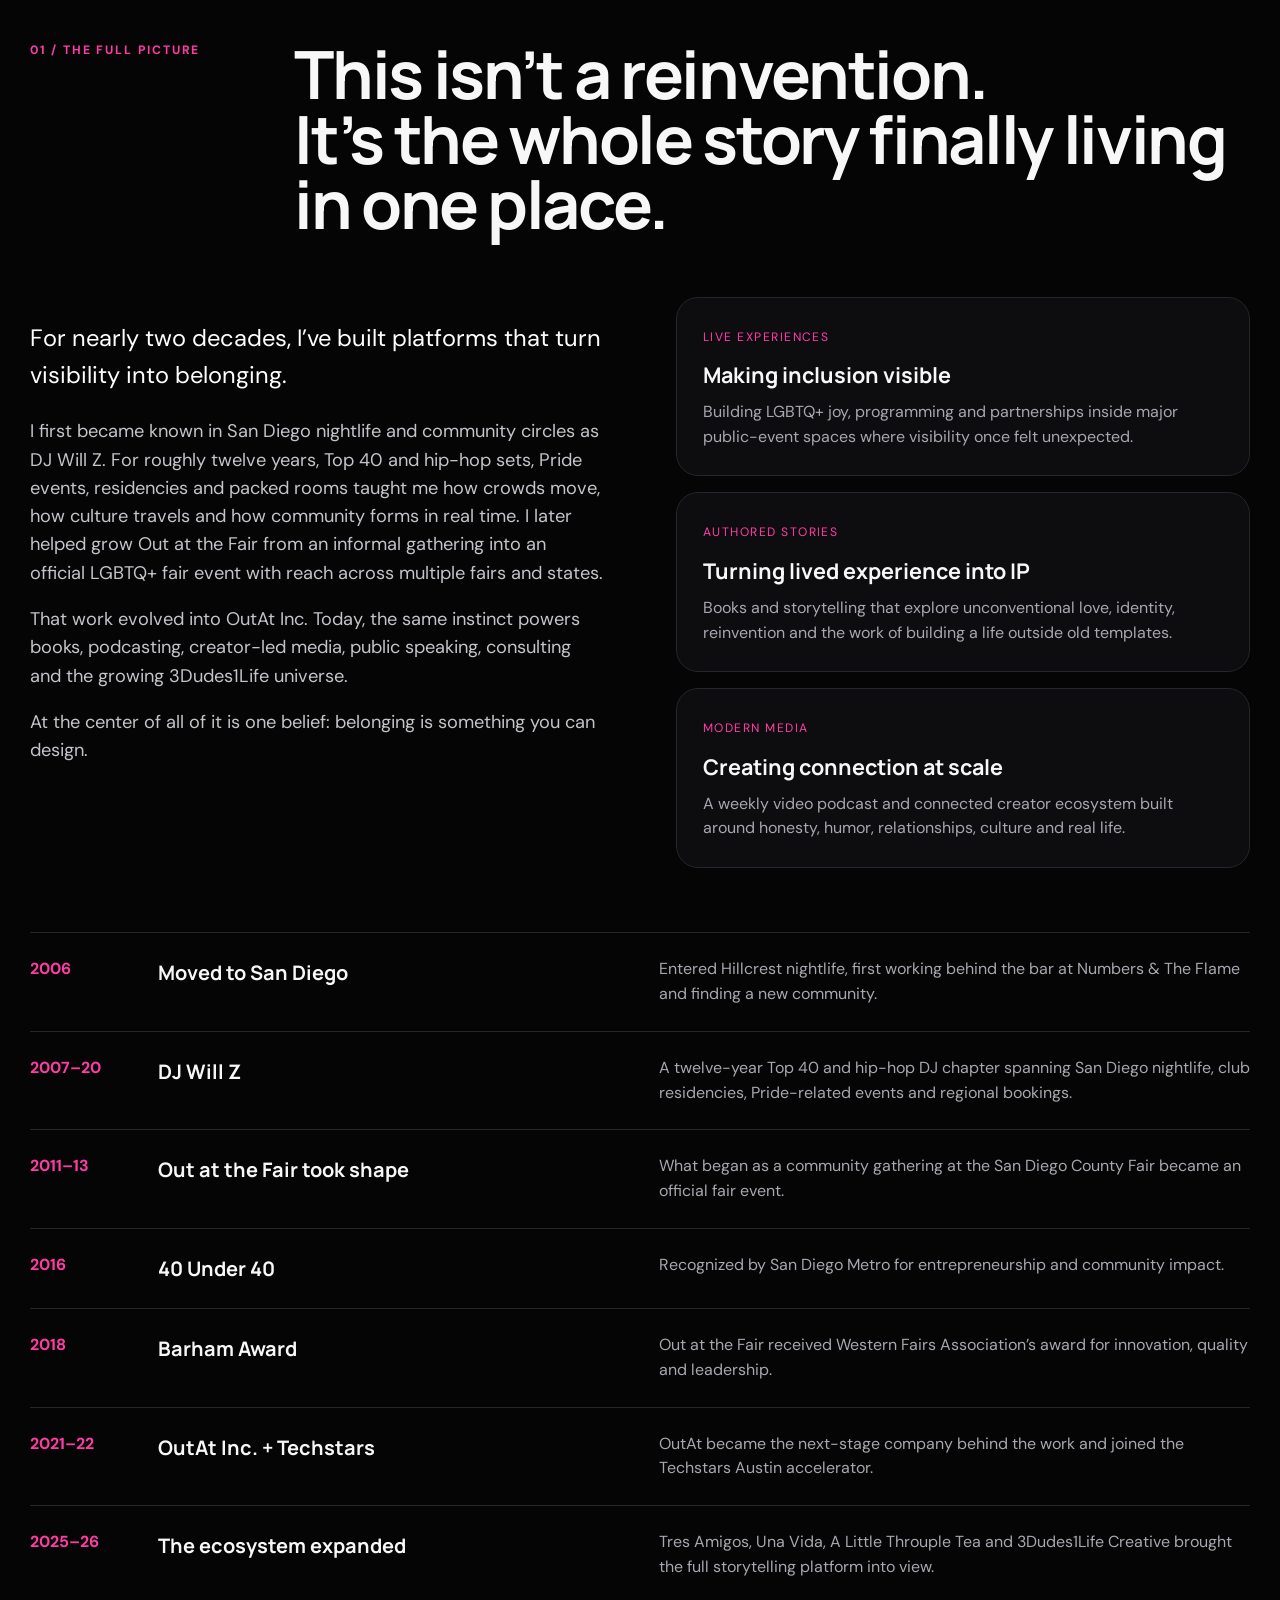
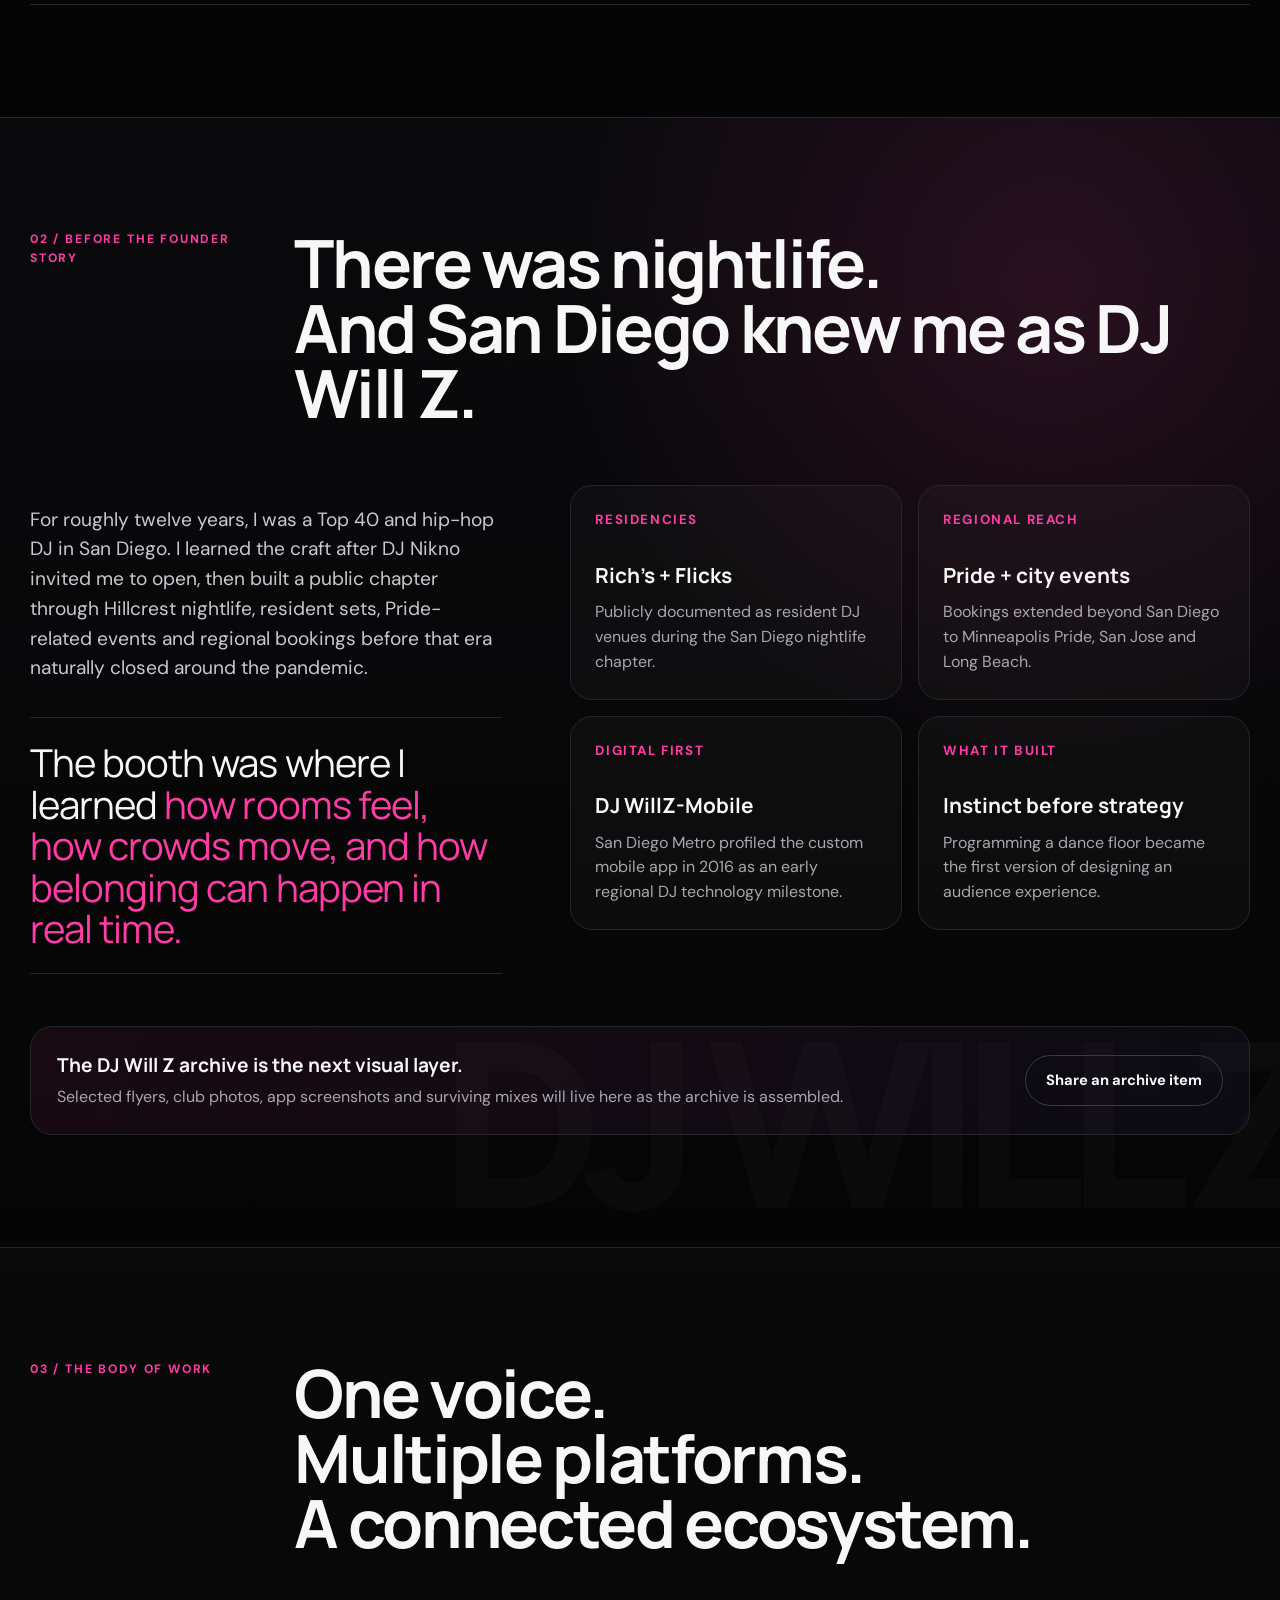
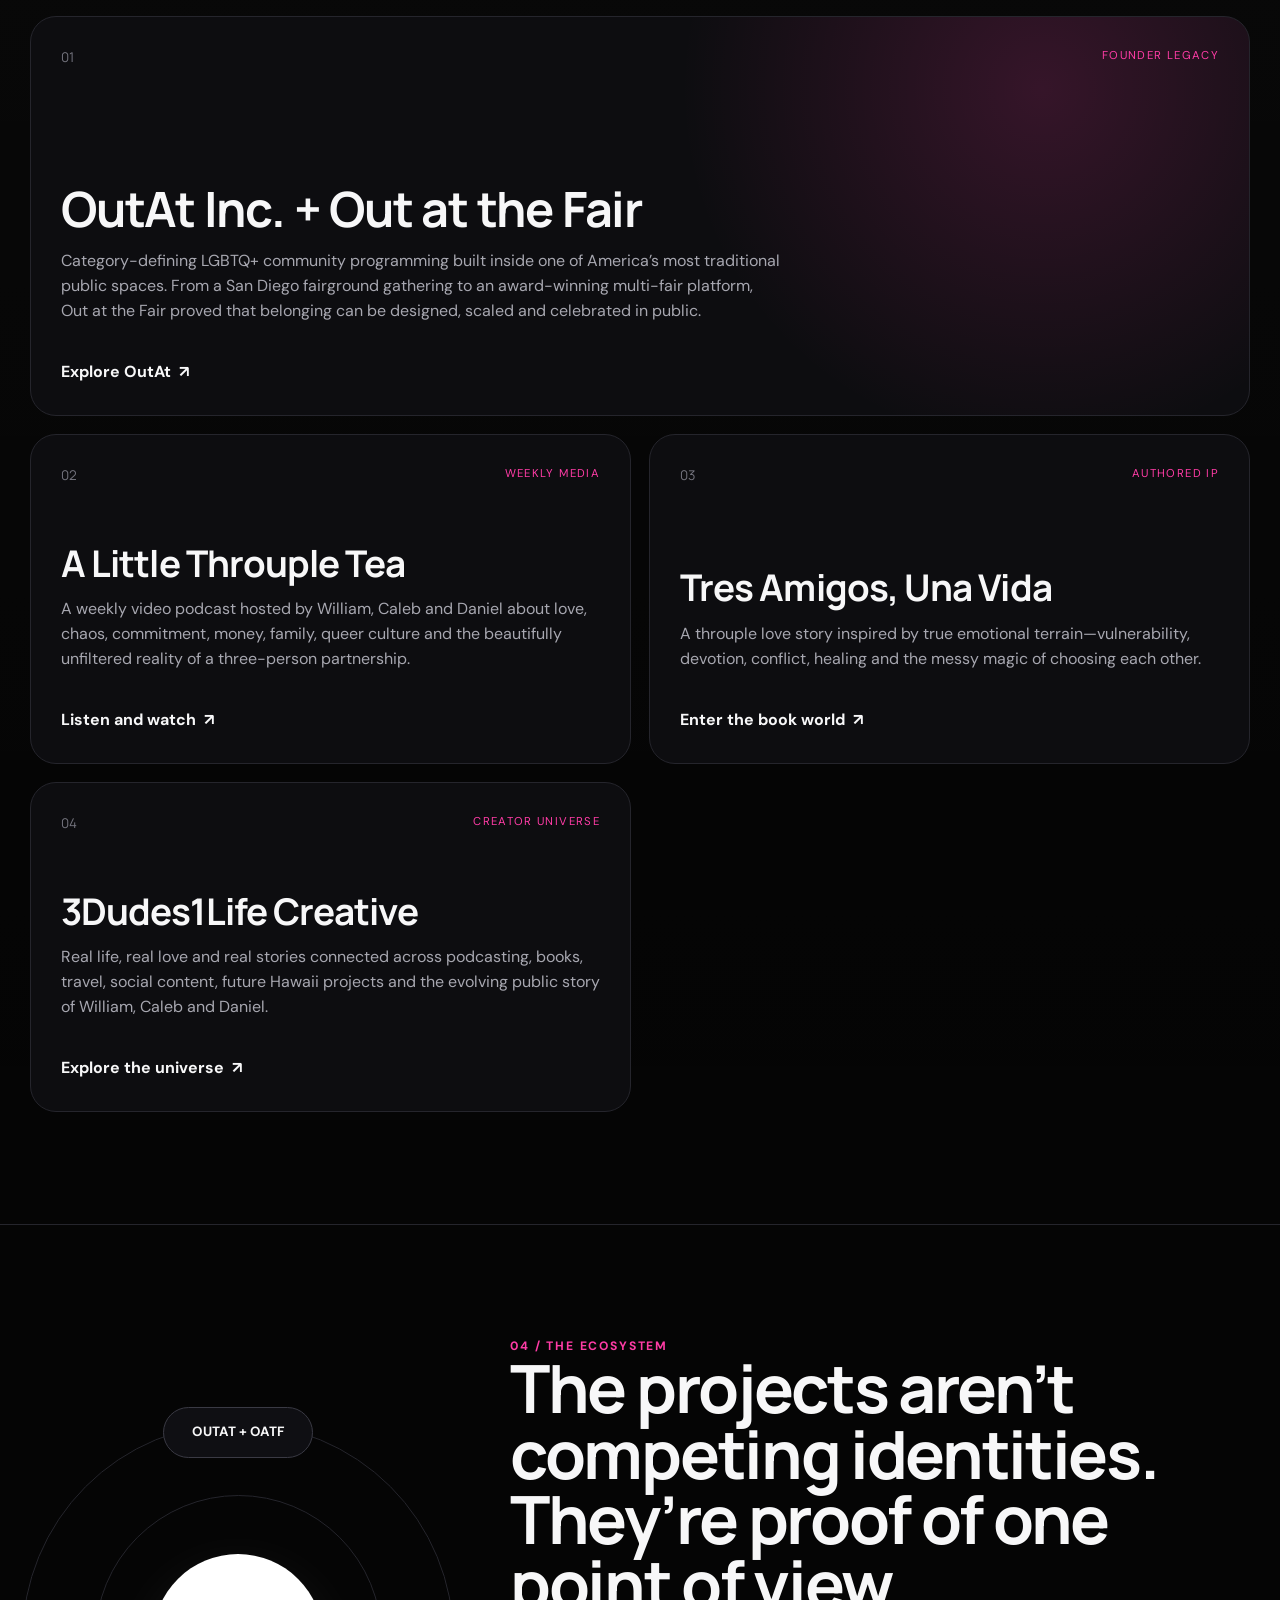
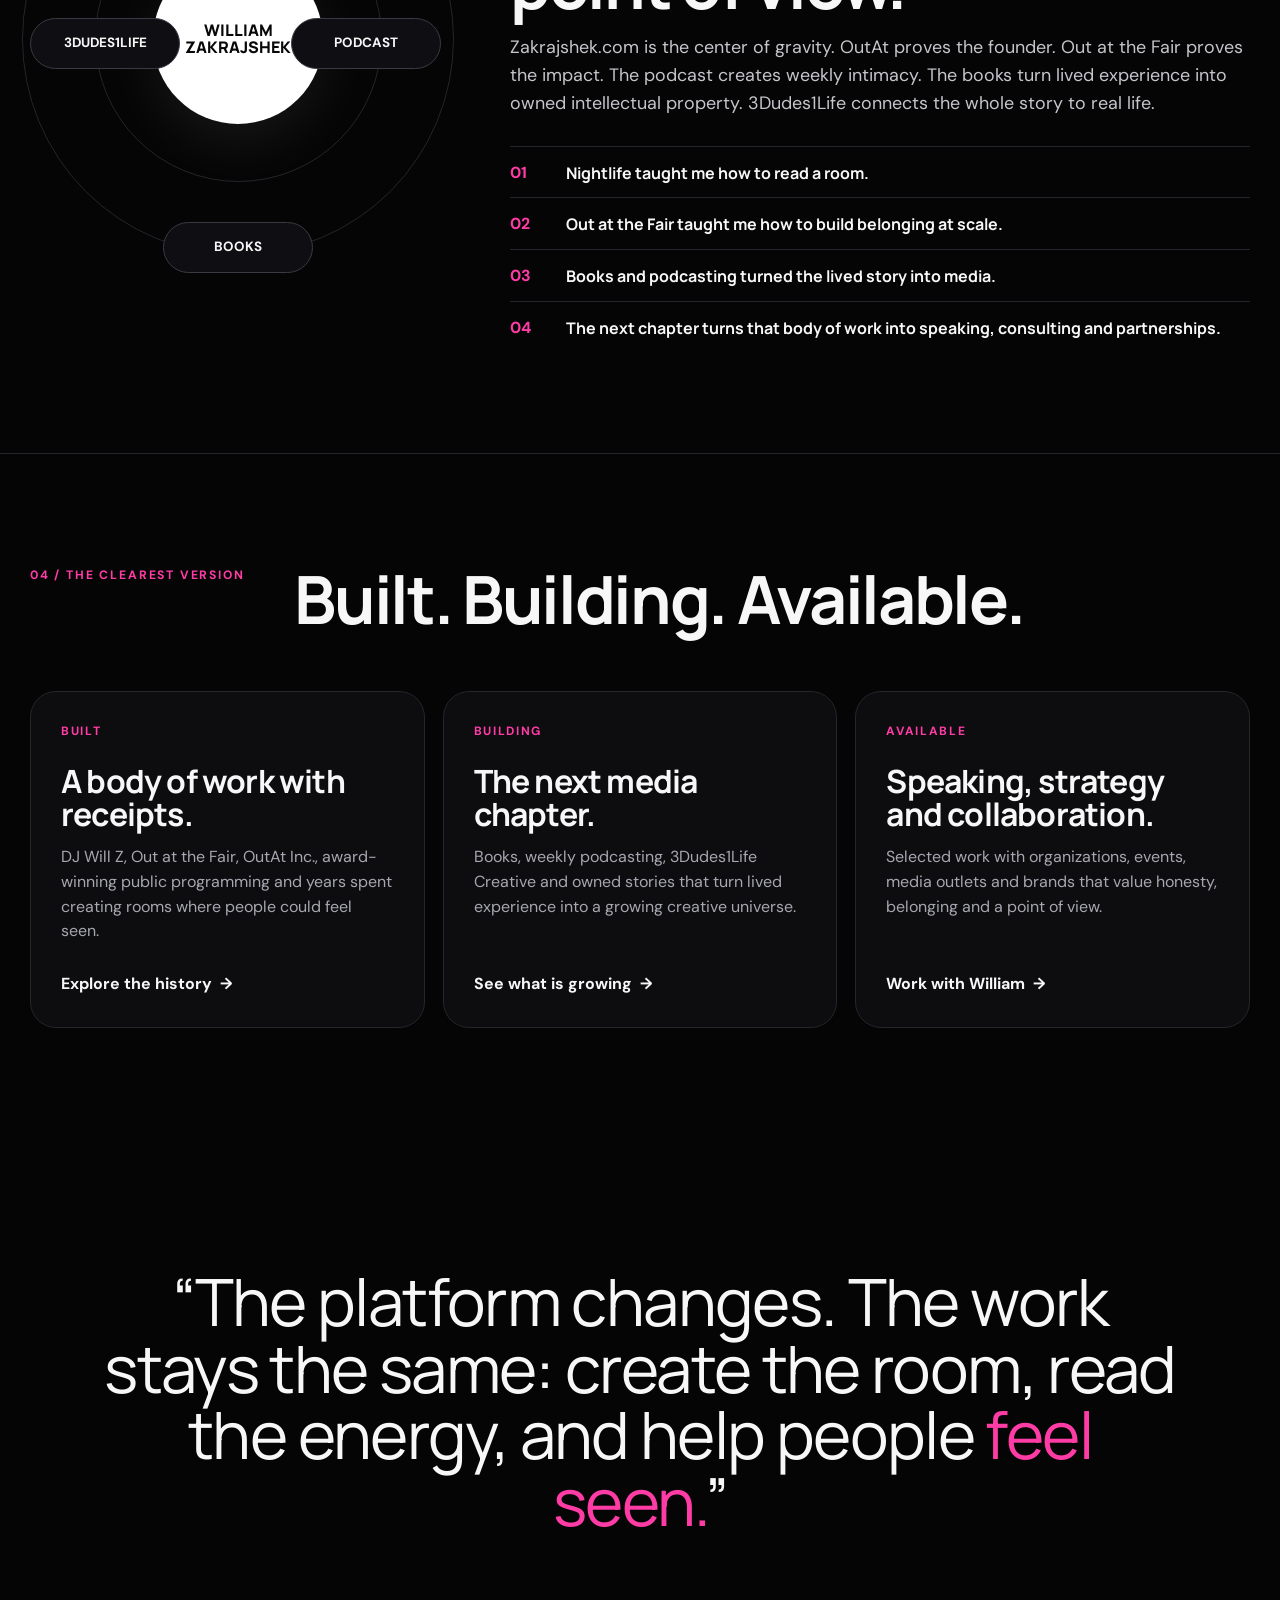
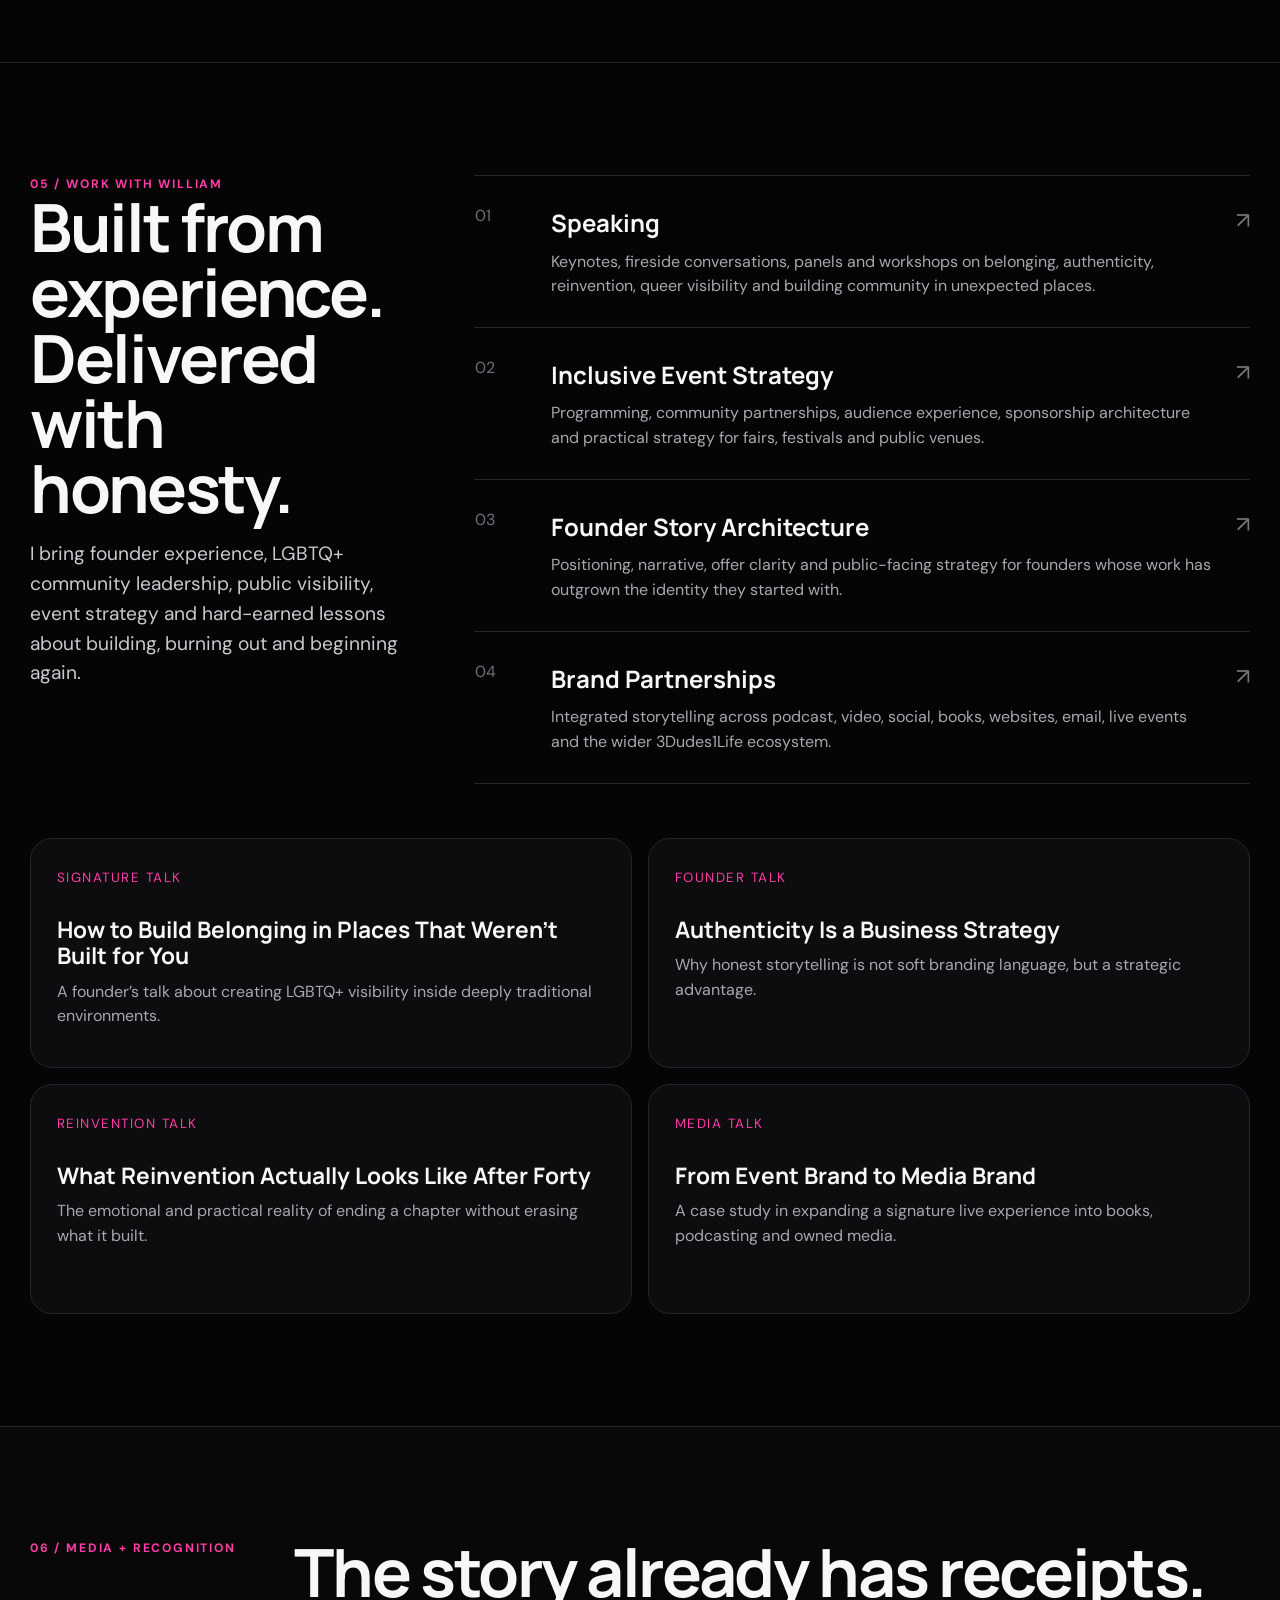
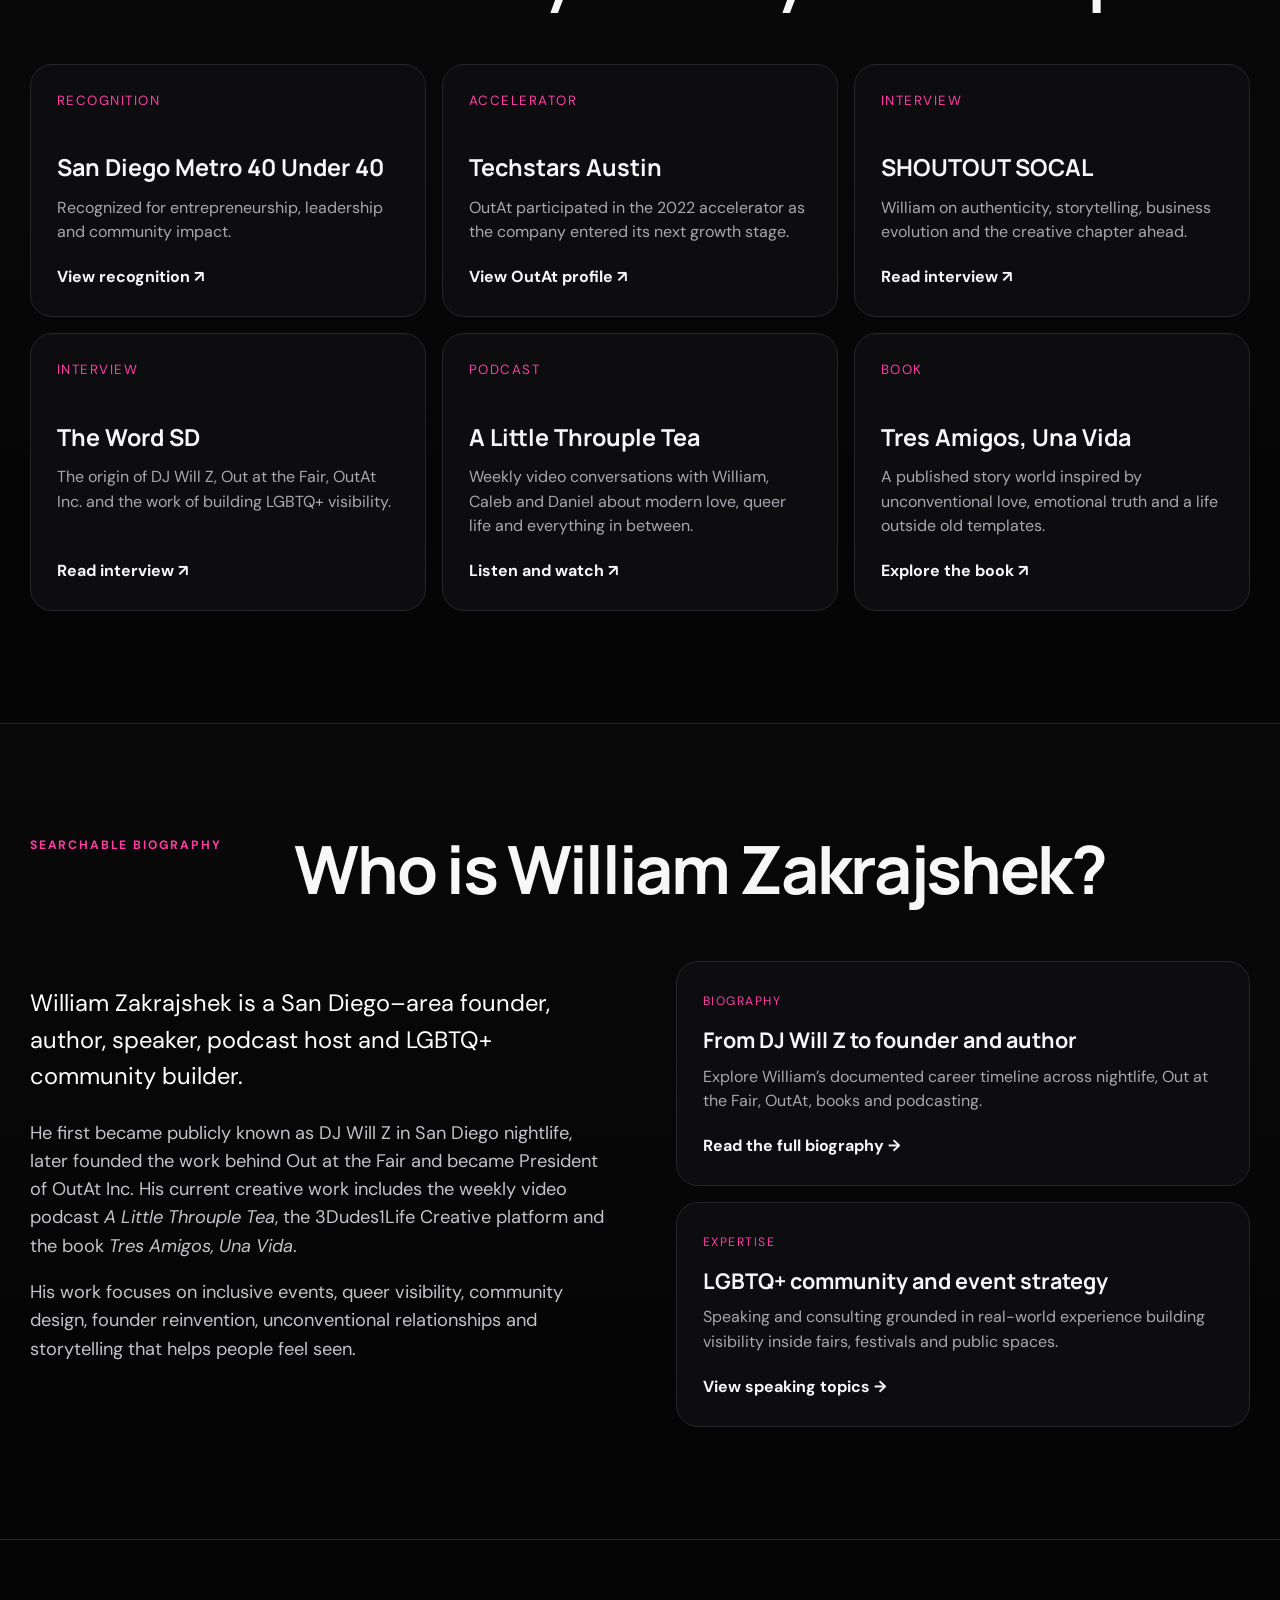
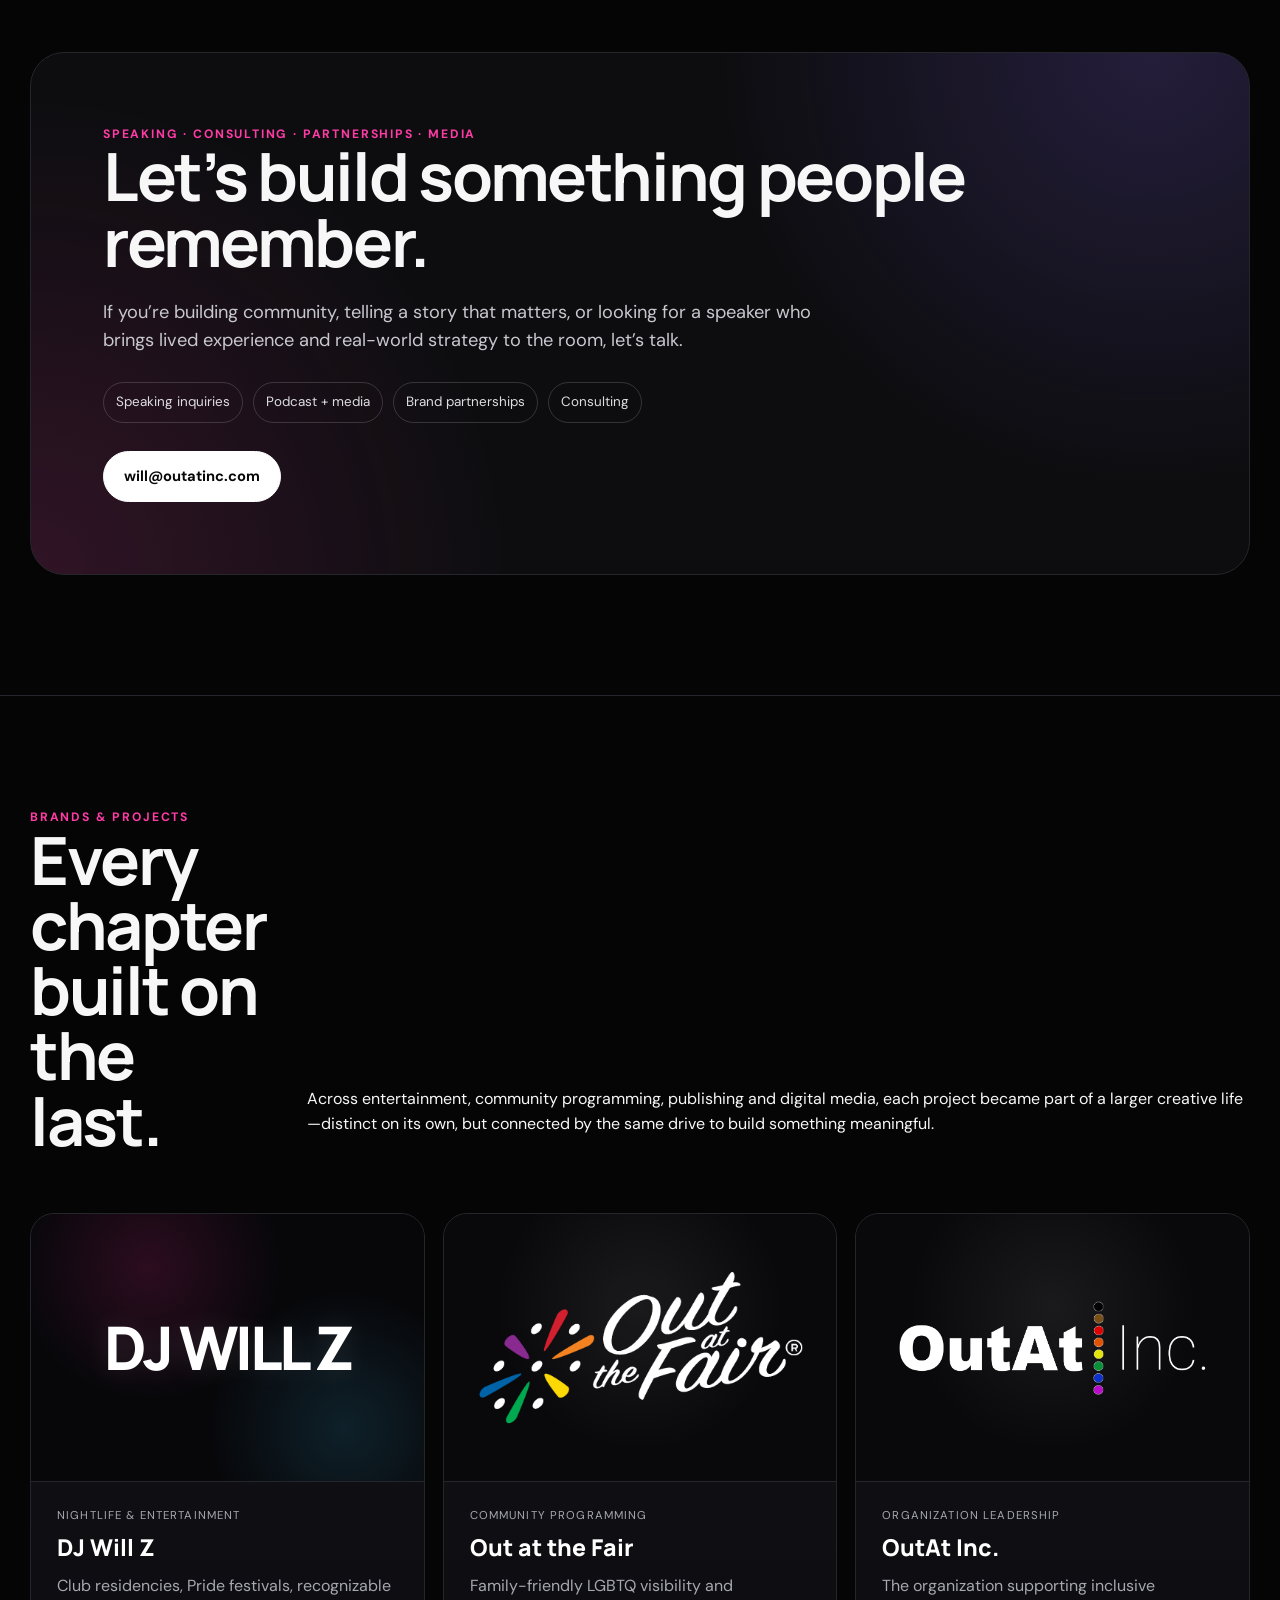
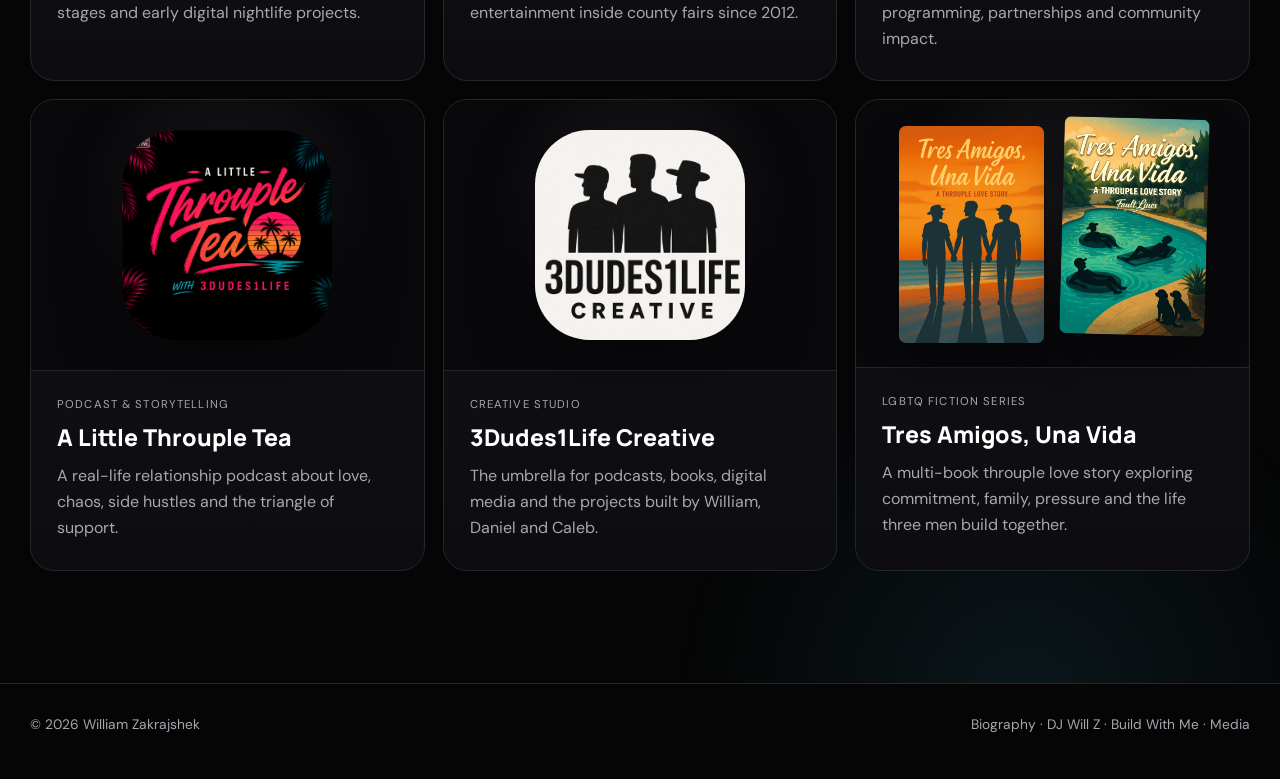
==== commit cac5b297: "Add files via upload" ====
--- a/index.html
+++ b/index.html
@@ -320,9 +320,9 @@
           <img src="/assets/media/brands/outat-inc.png" alt="OutAt Inc. logo" loading="lazy">
         </div>
         <div class="brand-card-copy">
-          <span class="brand-type">Nonprofit leadership</span>
+          <span class="brand-type">Organization leadership</span>
           <h3>OutAt Inc.</h3>
-          <p>The nonprofit organization supporting inclusive programming, partnerships and community impact.</p>
+          <p>The organization supporting inclusive programming, partnerships and community impact.</p>
         </div>
       </a>
 
--- a/assets/site.css
+++ b/assets/site.css
@@ -682,3 +682,32 @@
 .build-page{overflow:hidden}.build-hero{position:relative;padding:clamp(84px,11vw,155px) 0 110px;background:radial-gradient(circle at 82% 18%,rgba(255,54,155,.16),transparent 31%),radial-gradient(circle at 65% 80%,rgba(53,198,255,.1),transparent 34%),#070709}.build-hero-grid{display:grid;grid-template-columns:minmax(0,1.18fr) minmax(330px,.82fr);gap:clamp(50px,8vw,110px);align-items:center}.build-hero-copy h1{margin:15px 0 27px;color:#fff;font:800 clamp(4.8rem,10vw,10rem)/.8 "Manrope",sans-serif;letter-spacing:-.08em}.build-hero-copy h1 em{font-style:normal;color:var(--accent)}.build-deck{max-width:760px;margin:0;color:#fff;font:700 clamp(1.35rem,2.5vw,2.15rem)/1.25 "Manrope",sans-serif;letter-spacing:-.025em}.build-intro{max-width:730px;margin:25px 0 0;color:#c6c6cc;font-size:1.08rem;line-height:1.78}.build-actions{display:flex;flex-wrap:wrap;gap:12px;margin-top:34px}.build-hero-proof{padding:34px;border:1px solid var(--line);border-radius:28px;background:rgba(12,12,16,.78);box-shadow:0 30px 70px rgba(0,0,0,.32);backdrop-filter:blur(12px)}.proof-label{display:block;margin-bottom:22px;color:var(--muted);font-size:.72rem;font-weight:800;letter-spacing:.12em;text-transform:uppercase}.proof-grid{display:grid;grid-template-columns:1fr 1fr;gap:1px;border:1px solid var(--line);border-radius:18px;overflow:hidden;background:var(--line)}.proof-grid article{padding:25px 22px;background:#0a0a0e}.proof-grid strong,.proof-grid span{display:block}.proof-grid strong{color:#fff;font:800 clamp(1.35rem,2vw,2rem)/1 "Manrope",sans-serif}.proof-grid span{margin-top:8px;color:var(--muted);font-size:.82rem}.build-hero-proof>p{margin:24px 3px 0;color:#aaaab2;line-height:1.7}.build-belief{background:#0b0b0e}.build-belief-grid{display:grid;grid-template-columns:minmax(0,1fr) minmax(320px,.9fr);gap:clamp(45px,8vw,110px);align-items:start}.build-belief h2,.build-section-head h2,.community-panel h2,.build-lesson h2,.build-cta h2{margin:13px 0 0;color:#fff;font:800 clamp(3rem,6vw,6.25rem)/.9 "Manrope",sans-serif;letter-spacing:-.06em}.build-belief-grid>div:last-child p{margin:0 0 20px;color:#c8c8ce;font-size:1.08rem;line-height:1.8}.build-section-head{display:grid;grid-template-columns:minmax(0,1fr) minmax(300px,.72fr);gap:60px;align-items:end;margin-bottom:52px}.build-section-head>p{margin:0;color:var(--muted);font-size:1.08rem;line-height:1.75}.build-stage-grid{display:grid;grid-template-columns:repeat(2,minmax(0,1fr));gap:18px}.build-stage-grid article{min-height:475px;padding:38px;border:1px solid var(--line);border-radius:25px;background:linear-gradient(180deg,rgba(255,255,255,.025),transparent),#0d0d11}.build-stage-grid article>span{color:var(--accent);font-size:.72rem;font-weight:800;letter-spacing:.12em}.build-stage-grid h3{margin:55px 0 13px;color:#fff;font:800 clamp(1.8rem,3vw,2.8rem)/1 "Manrope",sans-serif;letter-spacing:-.04em}.build-stage-grid p{margin:0 0 24px;color:#bdbdc5;line-height:1.7}.build-stage-grid ul{margin:0;padding:0;list-style:none}.build-stage-grid li{position:relative;padding:10px 0 10px 20px;border-top:1px solid rgba(255,255,255,.07);color:#92929b}.build-stage-grid li:before{content:"+";position:absolute;left:0;color:var(--accent)}.build-community{background:radial-gradient(circle at 10% 30%,rgba(255,58,157,.12),transparent 30%),#09090c}.community-panel{display:grid;grid-template-columns:180px 1fr;gap:50px;align-items:center;padding:clamp(38px,7vw,80px);border:1px solid var(--line);border-radius:30px;background:rgba(12,12,16,.82)}.community-mark{display:grid;place-items:center;width:150px;height:150px;border-radius:50%;font-size:4.5rem;background:radial-gradient(circle,rgba(255,255,255,.1),transparent 70%);border:1px solid var(--line)}.community-panel p{max-width:850px;color:#c8c8ce;font-size:1.08rem;line-height:1.78}.build-tags{display:flex;flex-wrap:wrap;gap:12px}.build-tags span{padding:17px 21px;border:1px solid var(--line);border-radius:999px;background:#0d0d11;color:#e5e5e8;font-weight:700}.build-trust{background:#09090c}.trust-grid{display:grid;grid-template-columns:repeat(2,minmax(0,1fr));gap:18px}.trust-grid article{min-height:275px;padding:36px;border:1px solid var(--line);border-radius:24px;background:#0d0d11}.trust-grid article>span{font-size:.72rem;font-weight:800;letter-spacing:.12em;text-transform:uppercase}.trust-no>span{color:#ff83be}.trust-yes>span{color:#63d8ff}.trust-grid h3{margin:40px 0 14px;color:#fff;font:800 clamp(1.45rem,2.8vw,2.4rem)/1.08 "Manrope",sans-serif;letter-spacing:-.035em}.trust-grid p{margin:0;color:var(--muted);line-height:1.72}.build-lesson{background:radial-gradient(circle at 75% 100%,rgba(54,202,255,.1),transparent 35%),#0b0b0e}.build-lesson-inner{display:grid;grid-template-columns:180px 1fr;gap:55px;align-items:start}.lesson-number{color:rgba(255,255,255,.12);font:800 clamp(5rem,10vw,10rem)/.8 "Manrope",sans-serif;letter-spacing:-.08em}.build-lesson p{max-width:850px;color:#c8c8ce;font-size:1.12rem;line-height:1.8}.build-cta{text-align:center;padding:clamp(90px,13vw,170px) 0;background:radial-gradient(circle at 50% 70%,rgba(255,53,156,.14),transparent 38%),#070709}.build-cta h2{max-width:1100px;margin:16px auto 25px}.build-cta p{max-width:720px;margin:0 auto 31px;color:#c4c4cb;font-size:1.08rem;line-height:1.75}
 @media(max-width:950px){.build-hero-grid,.build-belief-grid,.build-section-head{grid-template-columns:1fr}.build-hero-proof{max-width:680px}.community-panel{grid-template-columns:1fr}.community-mark{width:110px;height:110px;font-size:3.3rem}.build-lesson-inner{grid-template-columns:1fr;gap:22px}.lesson-number{font-size:5rem}.build-section-head{gap:24px}.build-stage-grid,.trust-grid{grid-template-columns:1fr}}
 @media(max-width:600px){.build-hero{padding-top:58px}.build-hero-copy h1{font-size:clamp(4.1rem,21vw,6.4rem)}.build-actions{display:grid}.build-actions .btn{width:100%}.build-hero-proof{padding:24px}.proof-grid{grid-template-columns:1fr 1fr}.build-stage-grid article{min-height:0;padding:29px 25px}.build-stage-grid h3{margin-top:38px}.community-panel{padding:29px 25px}.build-tags span{width:100%;text-align:center}.trust-grid article{min-height:0;padding:29px 25px}.build-cta h2 br{display:none}}
+
+
+/* v6.2 typography refinement: retain the bold display style without letters colliding. */
+.hero-title,
+.page-hero h1,
+.dj-hero-copy h1,
+.dj-story-grid h2,
+.dj-digital h2,
+.dj-legacy h2,
+.creative-hero-copy h1,
+.creative-section-head h2,
+.podcast-copy h2,
+.creator-studio-panel h2,
+.build-hero-copy h1,
+.build-belief h2,
+.build-section-head h2,
+.community-panel h2,
+.build-lesson h2,
+.build-cta h2,
+h2 { letter-spacing: -0.035em; }
+
+.work-card h3,
+.chapter-card h3,
+.book-feature-copy h3,
+.build-stage-grid h3,
+.trust-grid h3,
+.hero-card-title,
+.dj-pullquote,
+.quote blockquote { letter-spacing: -0.025em; }
--- a/assets/site.css
+++ b/assets/site.css
@@ -682,3 +682,32 @@
 .build-page{overflow:hidden}.build-hero{position:relative;padding:clamp(84px,11vw,155px) 0 110px;background:radial-gradient(circle at 82% 18%,rgba(255,54,155,.16),transparent 31%),radial-gradient(circle at 65% 80%,rgba(53,198,255,.1),transparent 34%),#070709}.build-hero-grid{display:grid;grid-template-columns:minmax(0,1.18fr) minmax(330px,.82fr);gap:clamp(50px,8vw,110px);align-items:center}.build-hero-copy h1{margin:15px 0 27px;color:#fff;font:800 clamp(4.8rem,10vw,10rem)/.8 "Manrope",sans-serif;letter-spacing:-.08em}.build-hero-copy h1 em{font-style:normal;color:var(--accent)}.build-deck{max-width:760px;margin:0;color:#fff;font:700 clamp(1.35rem,2.5vw,2.15rem)/1.25 "Manrope",sans-serif;letter-spacing:-.025em}.build-intro{max-width:730px;margin:25px 0 0;color:#c6c6cc;font-size:1.08rem;line-height:1.78}.build-actions{display:flex;flex-wrap:wrap;gap:12px;margin-top:34px}.build-hero-proof{padding:34px;border:1px solid var(--line);border-radius:28px;background:rgba(12,12,16,.78);box-shadow:0 30px 70px rgba(0,0,0,.32);backdrop-filter:blur(12px)}.proof-label{display:block;margin-bottom:22px;color:var(--muted);font-size:.72rem;font-weight:800;letter-spacing:.12em;text-transform:uppercase}.proof-grid{display:grid;grid-template-columns:1fr 1fr;gap:1px;border:1px solid var(--line);border-radius:18px;overflow:hidden;background:var(--line)}.proof-grid article{padding:25px 22px;background:#0a0a0e}.proof-grid strong,.proof-grid span{display:block}.proof-grid strong{color:#fff;font:800 clamp(1.35rem,2vw,2rem)/1 "Manrope",sans-serif}.proof-grid span{margin-top:8px;color:var(--muted);font-size:.82rem}.build-hero-proof>p{margin:24px 3px 0;color:#aaaab2;line-height:1.7}.build-belief{background:#0b0b0e}.build-belief-grid{display:grid;grid-template-columns:minmax(0,1fr) minmax(320px,.9fr);gap:clamp(45px,8vw,110px);align-items:start}.build-belief h2,.build-section-head h2,.community-panel h2,.build-lesson h2,.build-cta h2{margin:13px 0 0;color:#fff;font:800 clamp(3rem,6vw,6.25rem)/.9 "Manrope",sans-serif;letter-spacing:-.06em}.build-belief-grid>div:last-child p{margin:0 0 20px;color:#c8c8ce;font-size:1.08rem;line-height:1.8}.build-section-head{display:grid;grid-template-columns:minmax(0,1fr) minmax(300px,.72fr);gap:60px;align-items:end;margin-bottom:52px}.build-section-head>p{margin:0;color:var(--muted);font-size:1.08rem;line-height:1.75}.build-stage-grid{display:grid;grid-template-columns:repeat(2,minmax(0,1fr));gap:18px}.build-stage-grid article{min-height:475px;padding:38px;border:1px solid var(--line);border-radius:25px;background:linear-gradient(180deg,rgba(255,255,255,.025),transparent),#0d0d11}.build-stage-grid article>span{color:var(--accent);font-size:.72rem;font-weight:800;letter-spacing:.12em}.build-stage-grid h3{margin:55px 0 13px;color:#fff;font:800 clamp(1.8rem,3vw,2.8rem)/1 "Manrope",sans-serif;letter-spacing:-.04em}.build-stage-grid p{margin:0 0 24px;color:#bdbdc5;line-height:1.7}.build-stage-grid ul{margin:0;padding:0;list-style:none}.build-stage-grid li{position:relative;padding:10px 0 10px 20px;border-top:1px solid rgba(255,255,255,.07);color:#92929b}.build-stage-grid li:before{content:"+";position:absolute;left:0;color:var(--accent)}.build-community{background:radial-gradient(circle at 10% 30%,rgba(255,58,157,.12),transparent 30%),#09090c}.community-panel{display:grid;grid-template-columns:180px 1fr;gap:50px;align-items:center;padding:clamp(38px,7vw,80px);border:1px solid var(--line);border-radius:30px;background:rgba(12,12,16,.82)}.community-mark{display:grid;place-items:center;width:150px;height:150px;border-radius:50%;font-size:4.5rem;background:radial-gradient(circle,rgba(255,255,255,.1),transparent 70%);border:1px solid var(--line)}.community-panel p{max-width:850px;color:#c8c8ce;font-size:1.08rem;line-height:1.78}.build-tags{display:flex;flex-wrap:wrap;gap:12px}.build-tags span{padding:17px 21px;border:1px solid var(--line);border-radius:999px;background:#0d0d11;color:#e5e5e8;font-weight:700}.build-trust{background:#09090c}.trust-grid{display:grid;grid-template-columns:repeat(2,minmax(0,1fr));gap:18px}.trust-grid article{min-height:275px;padding:36px;border:1px solid var(--line);border-radius:24px;background:#0d0d11}.trust-grid article>span{font-size:.72rem;font-weight:800;letter-spacing:.12em;text-transform:uppercase}.trust-no>span{color:#ff83be}.trust-yes>span{color:#63d8ff}.trust-grid h3{margin:40px 0 14px;color:#fff;font:800 clamp(1.45rem,2.8vw,2.4rem)/1.08 "Manrope",sans-serif;letter-spacing:-.035em}.trust-grid p{margin:0;color:var(--muted);line-height:1.72}.build-lesson{background:radial-gradient(circle at 75% 100%,rgba(54,202,255,.1),transparent 35%),#0b0b0e}.build-lesson-inner{display:grid;grid-template-columns:180px 1fr;gap:55px;align-items:start}.lesson-number{color:rgba(255,255,255,.12);font:800 clamp(5rem,10vw,10rem)/.8 "Manrope",sans-serif;letter-spacing:-.08em}.build-lesson p{max-width:850px;color:#c8c8ce;font-size:1.12rem;line-height:1.8}.build-cta{text-align:center;padding:clamp(90px,13vw,170px) 0;background:radial-gradient(circle at 50% 70%,rgba(255,53,156,.14),transparent 38%),#070709}.build-cta h2{max-width:1100px;margin:16px auto 25px}.build-cta p{max-width:720px;margin:0 auto 31px;color:#c4c4cb;font-size:1.08rem;line-height:1.75}
 @media(max-width:950px){.build-hero-grid,.build-belief-grid,.build-section-head{grid-template-columns:1fr}.build-hero-proof{max-width:680px}.community-panel{grid-template-columns:1fr}.community-mark{width:110px;height:110px;font-size:3.3rem}.build-lesson-inner{grid-template-columns:1fr;gap:22px}.lesson-number{font-size:5rem}.build-section-head{gap:24px}.build-stage-grid,.trust-grid{grid-template-columns:1fr}}
 @media(max-width:600px){.build-hero{padding-top:58px}.build-hero-copy h1{font-size:clamp(4.1rem,21vw,6.4rem)}.build-actions{display:grid}.build-actions .btn{width:100%}.build-hero-proof{padding:24px}.proof-grid{grid-template-columns:1fr 1fr}.build-stage-grid article{min-height:0;padding:29px 25px}.build-stage-grid h3{margin-top:38px}.community-panel{padding:29px 25px}.build-tags span{width:100%;text-align:center}.trust-grid article{min-height:0;padding:29px 25px}.build-cta h2 br{display:none}}
+
+
+/* v6.2 typography refinement: retain the bold display style without letters colliding. */
+.hero-title,
+.page-hero h1,
+.dj-hero-copy h1,
+.dj-story-grid h2,
+.dj-digital h2,
+.dj-legacy h2,
+.creative-hero-copy h1,
+.creative-section-head h2,
+.podcast-copy h2,
+.creator-studio-panel h2,
+.build-hero-copy h1,
+.build-belief h2,
+.build-section-head h2,
+.community-panel h2,
+.build-lesson h2,
+.build-cta h2,
+h2 { letter-spacing: -0.035em; }
+
+.work-card h3,
+.chapter-card h3,
+.book-feature-copy h3,
+.build-stage-grid h3,
+.trust-grid h3,
+.hero-card-title,
+.dj-pullquote,
+.quote blockquote { letter-spacing: -0.025em; }
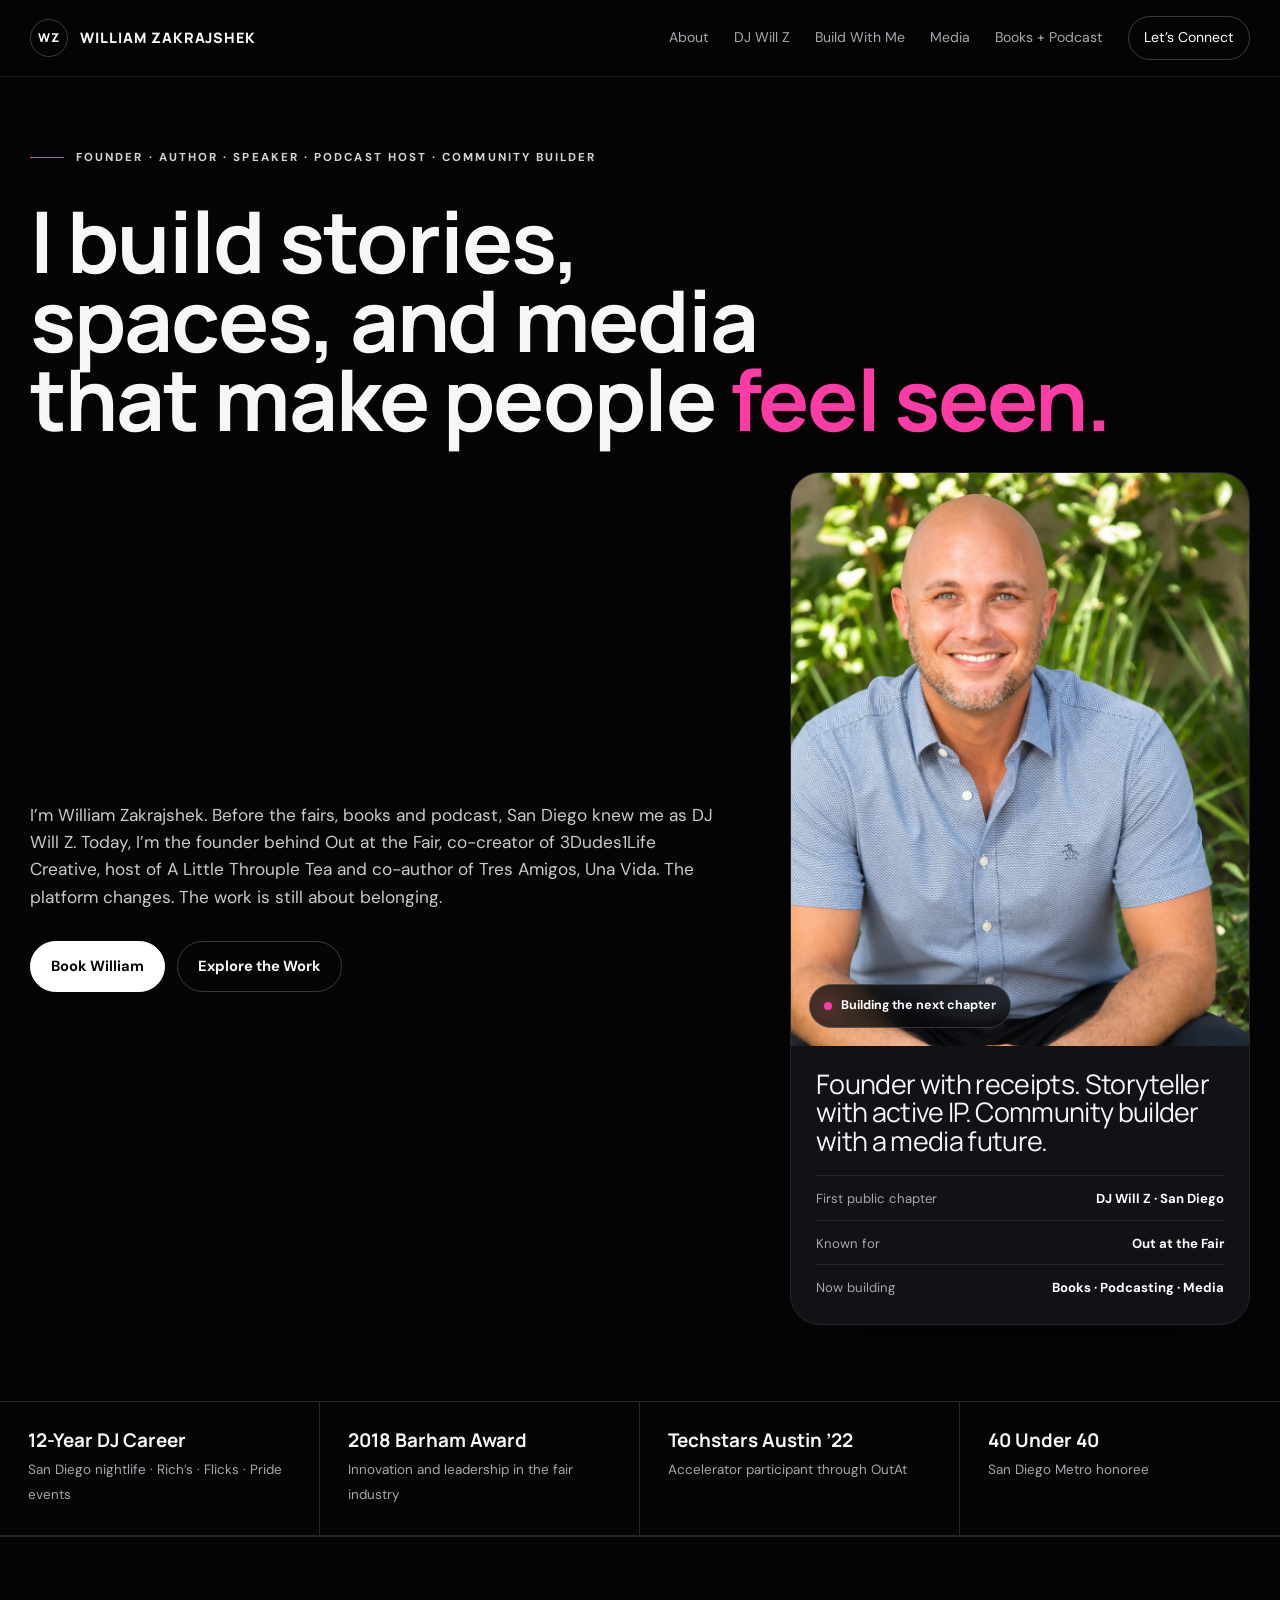
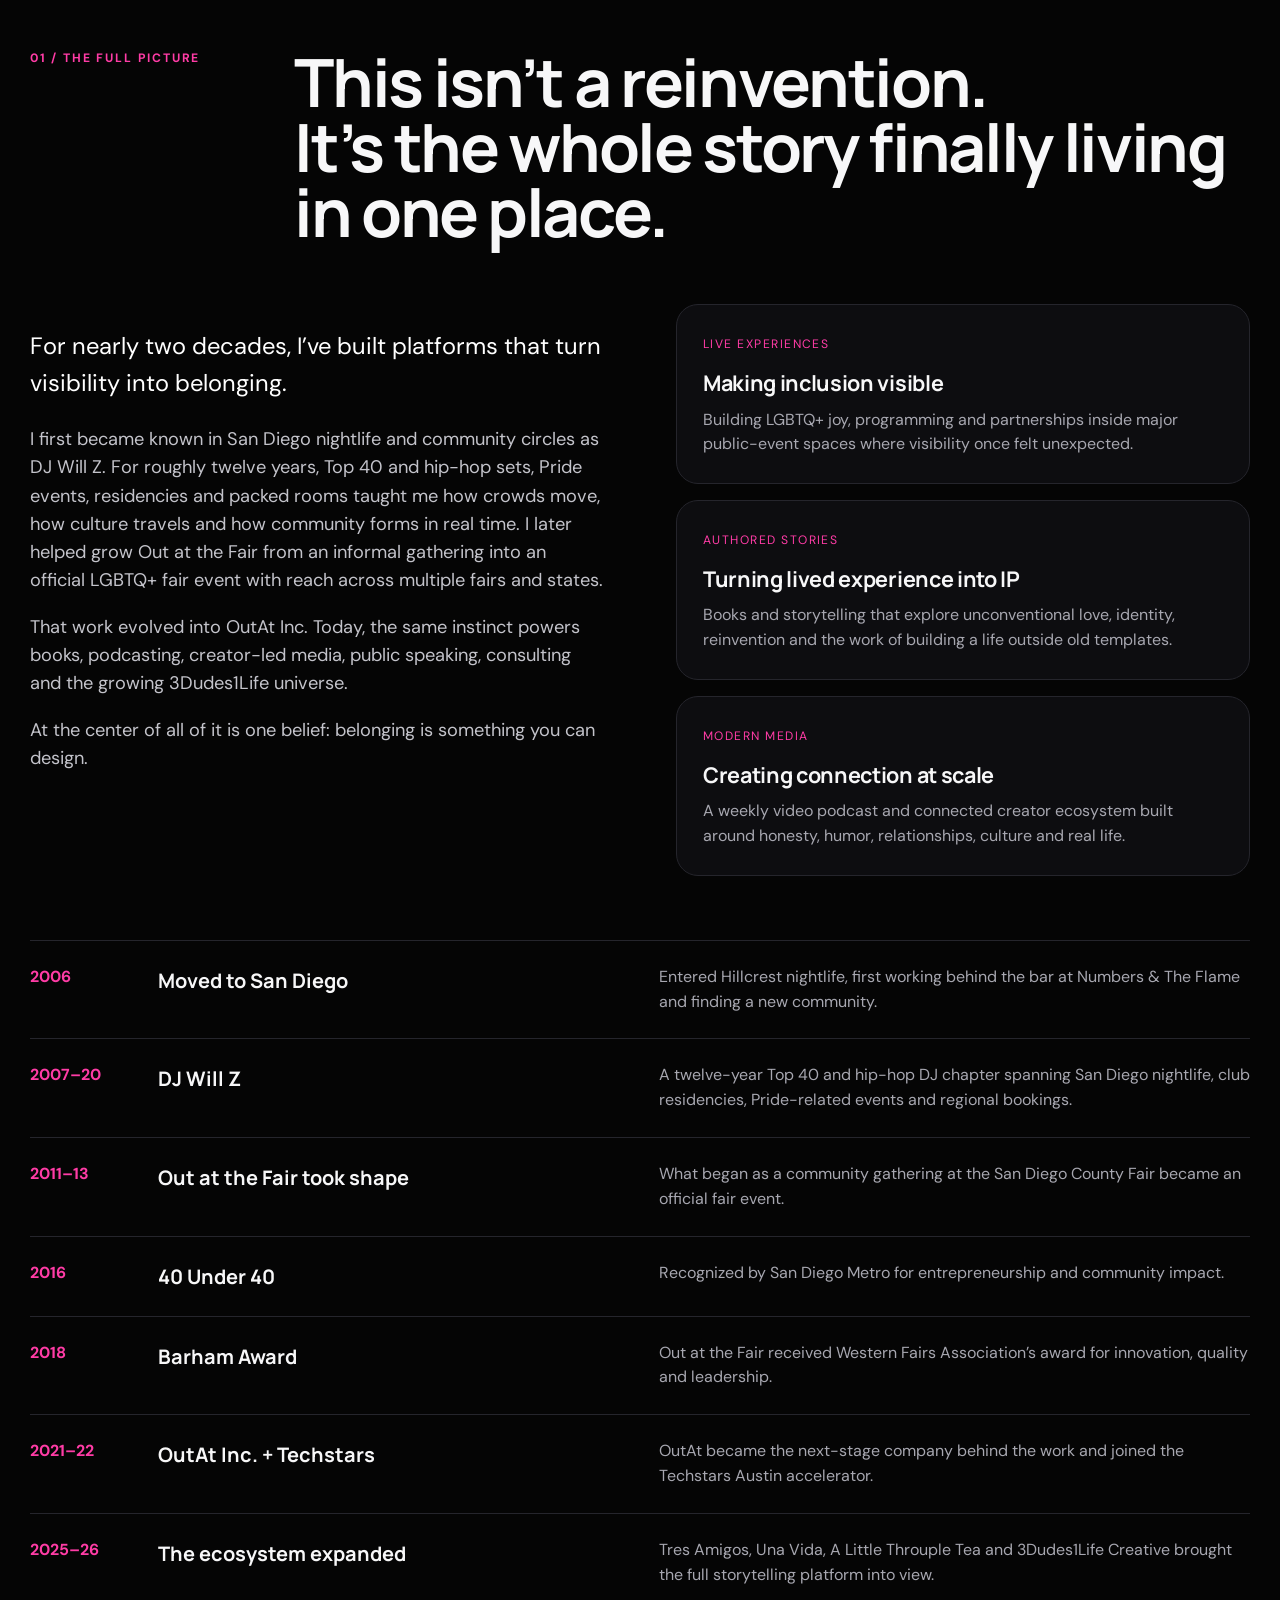
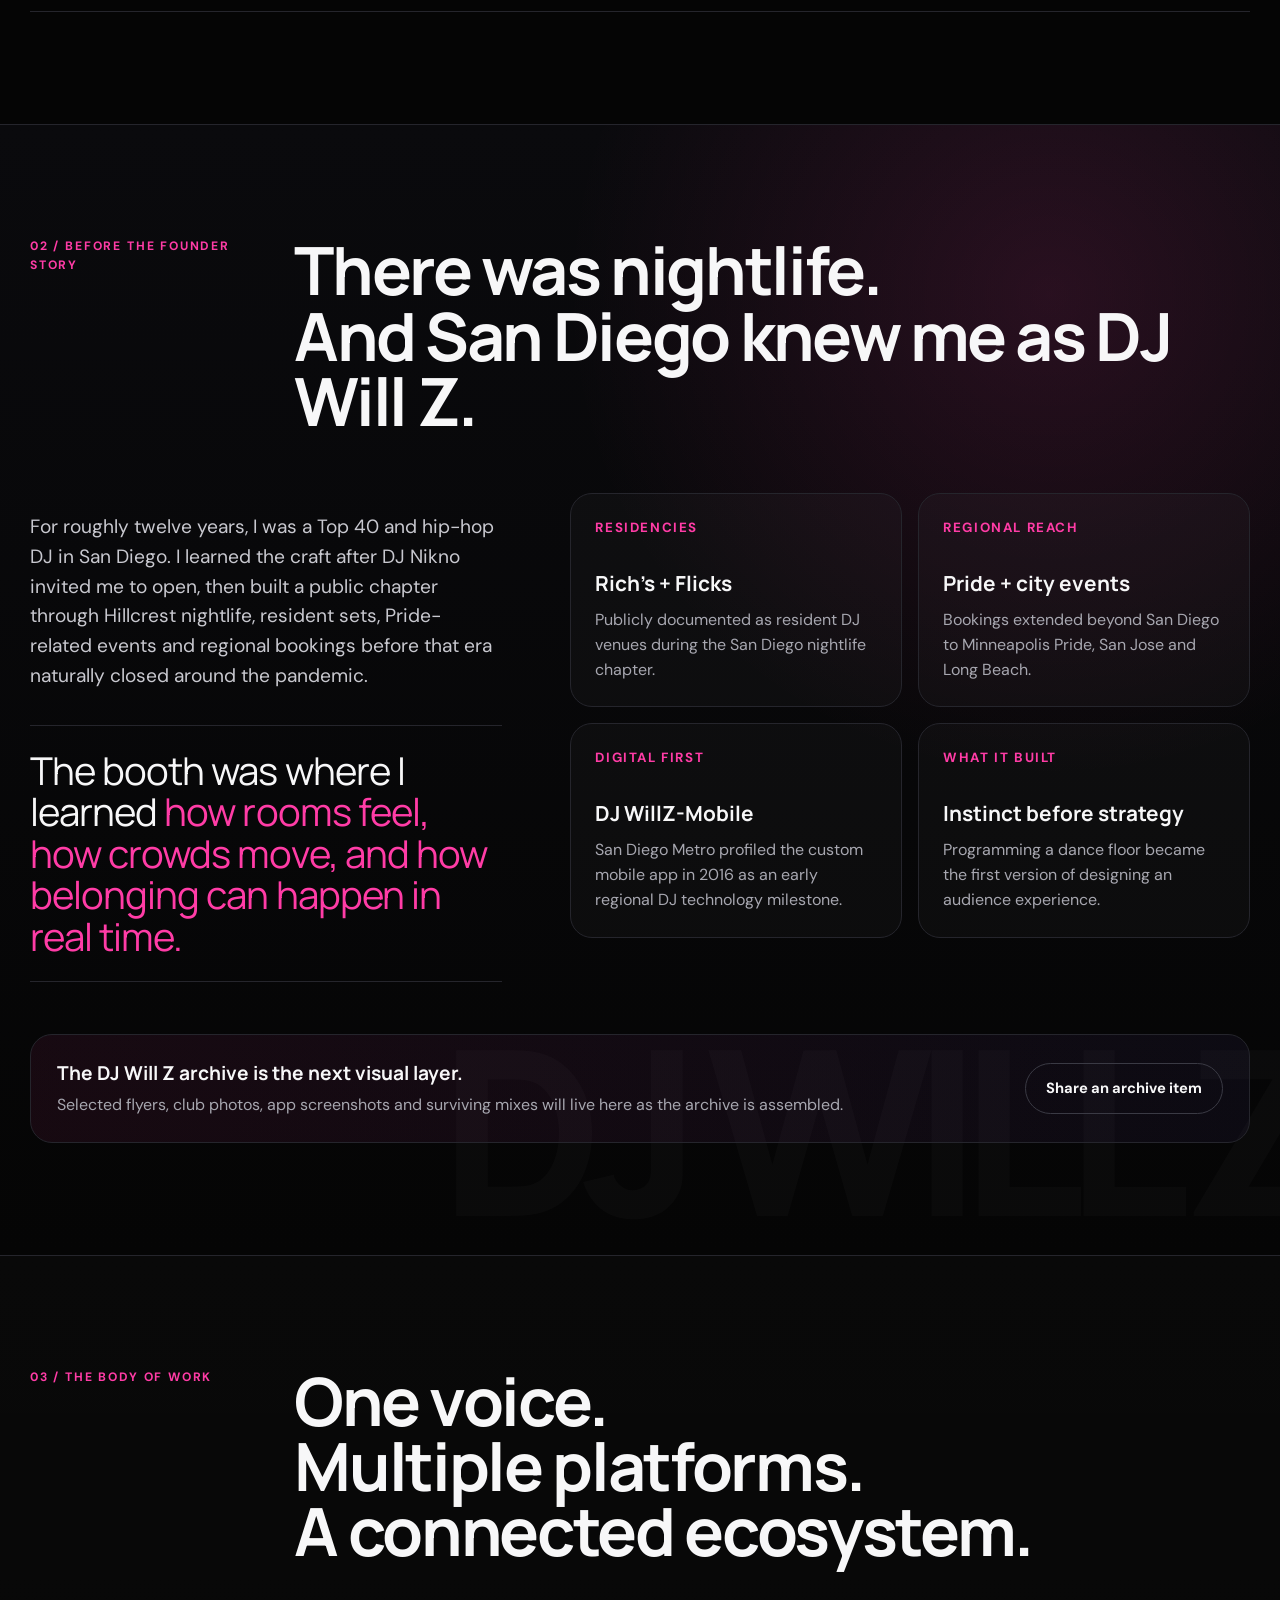
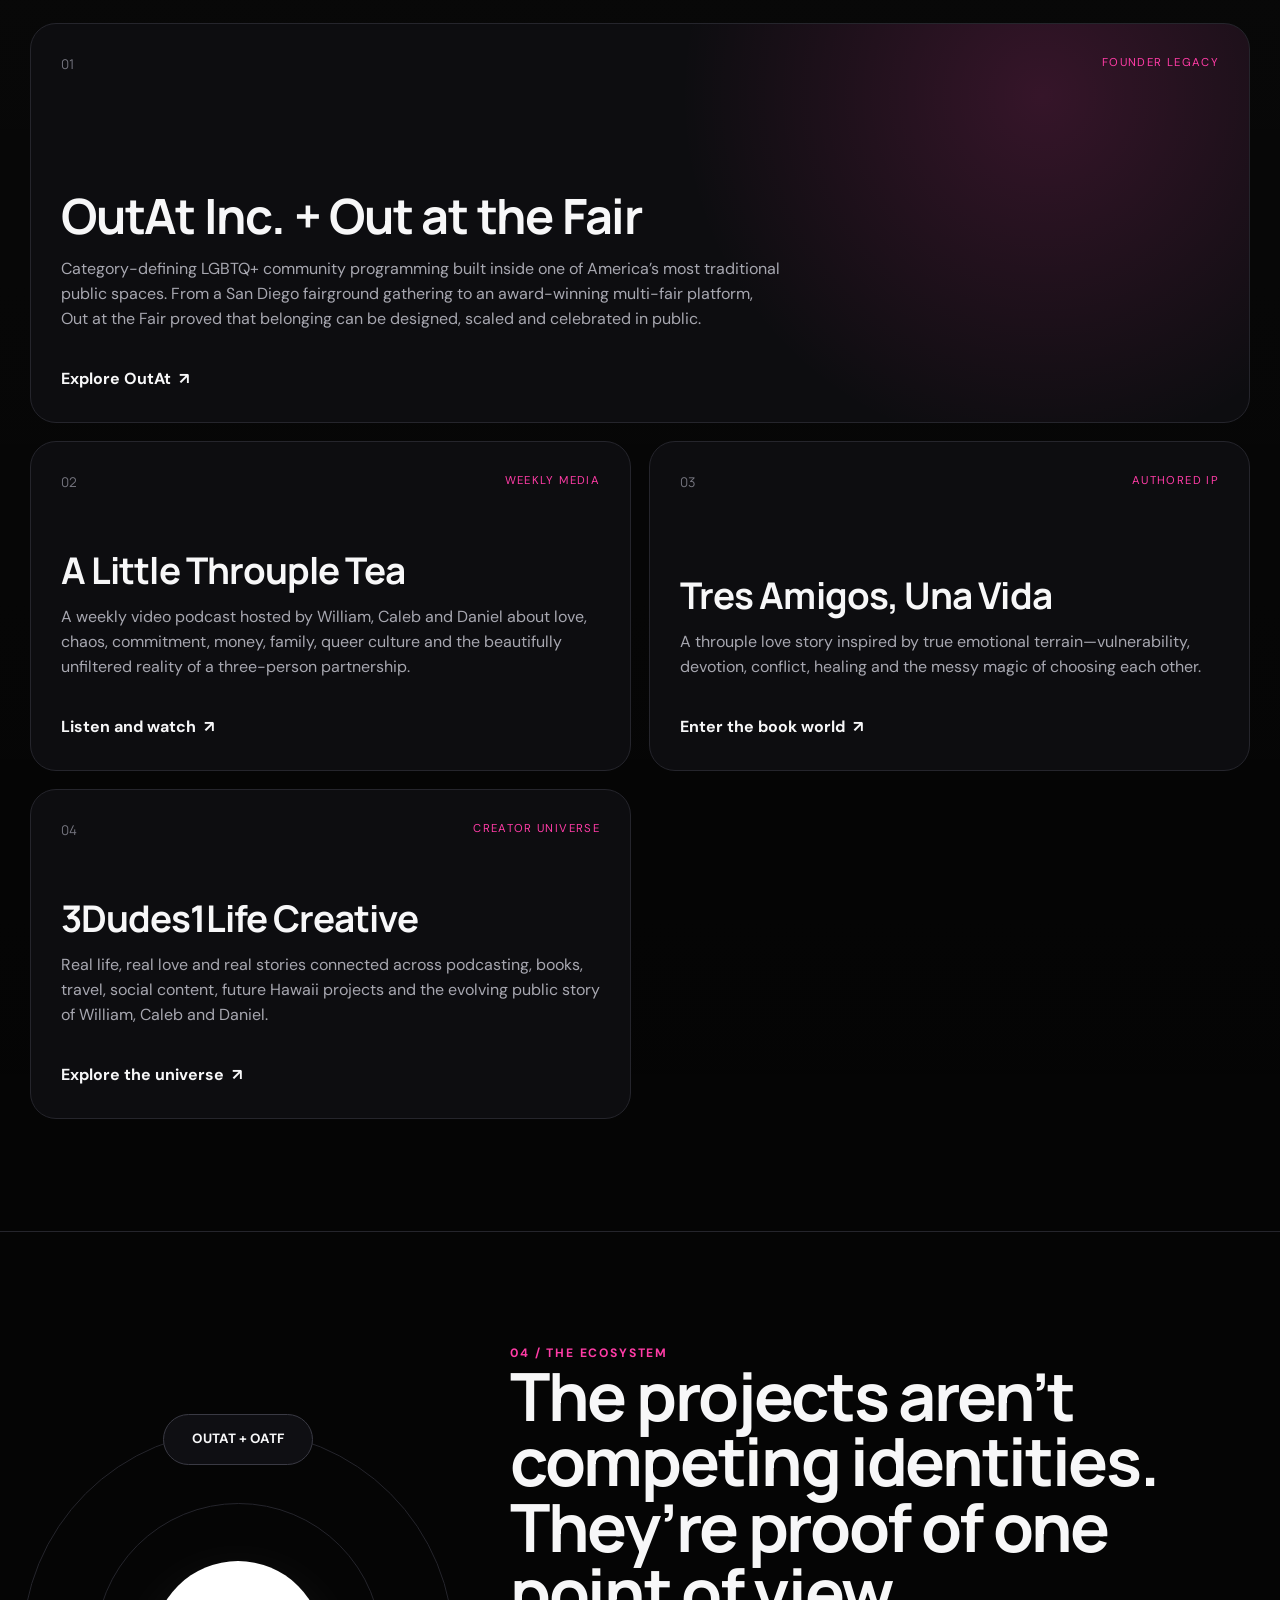
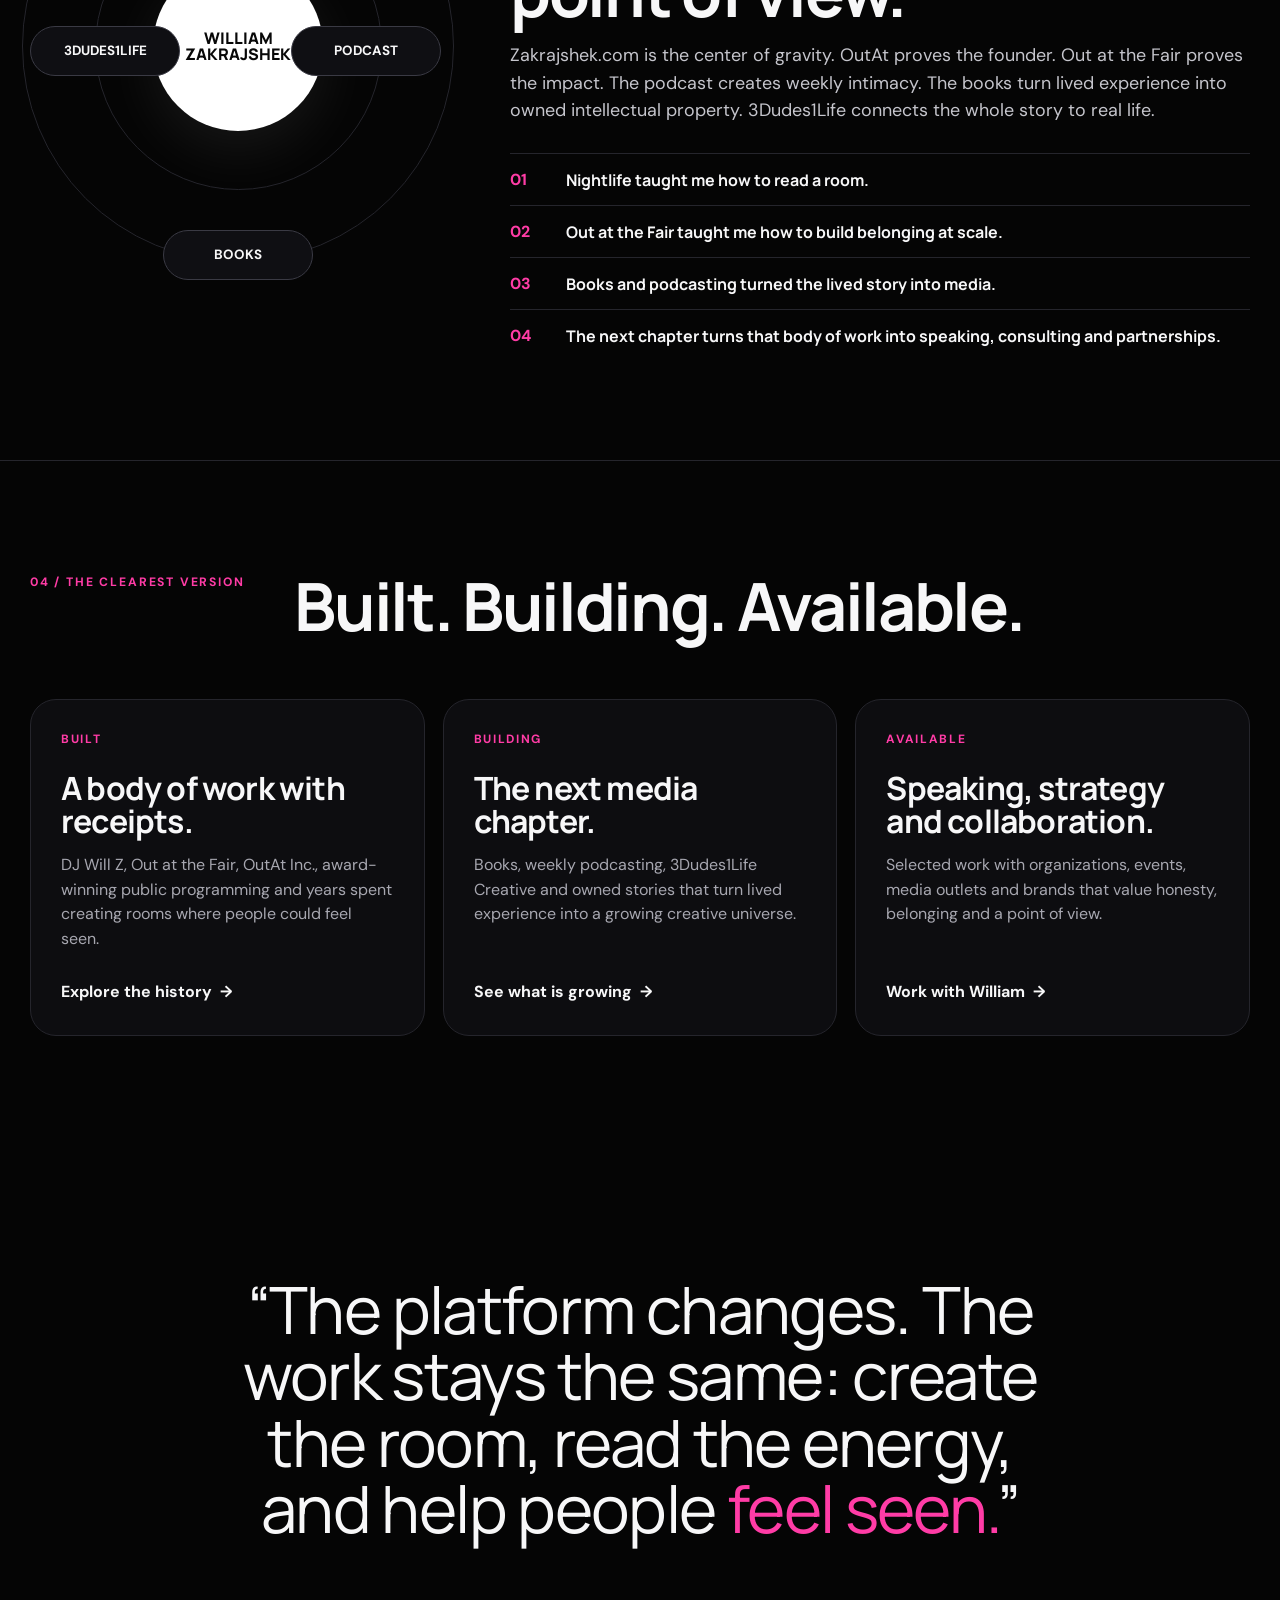
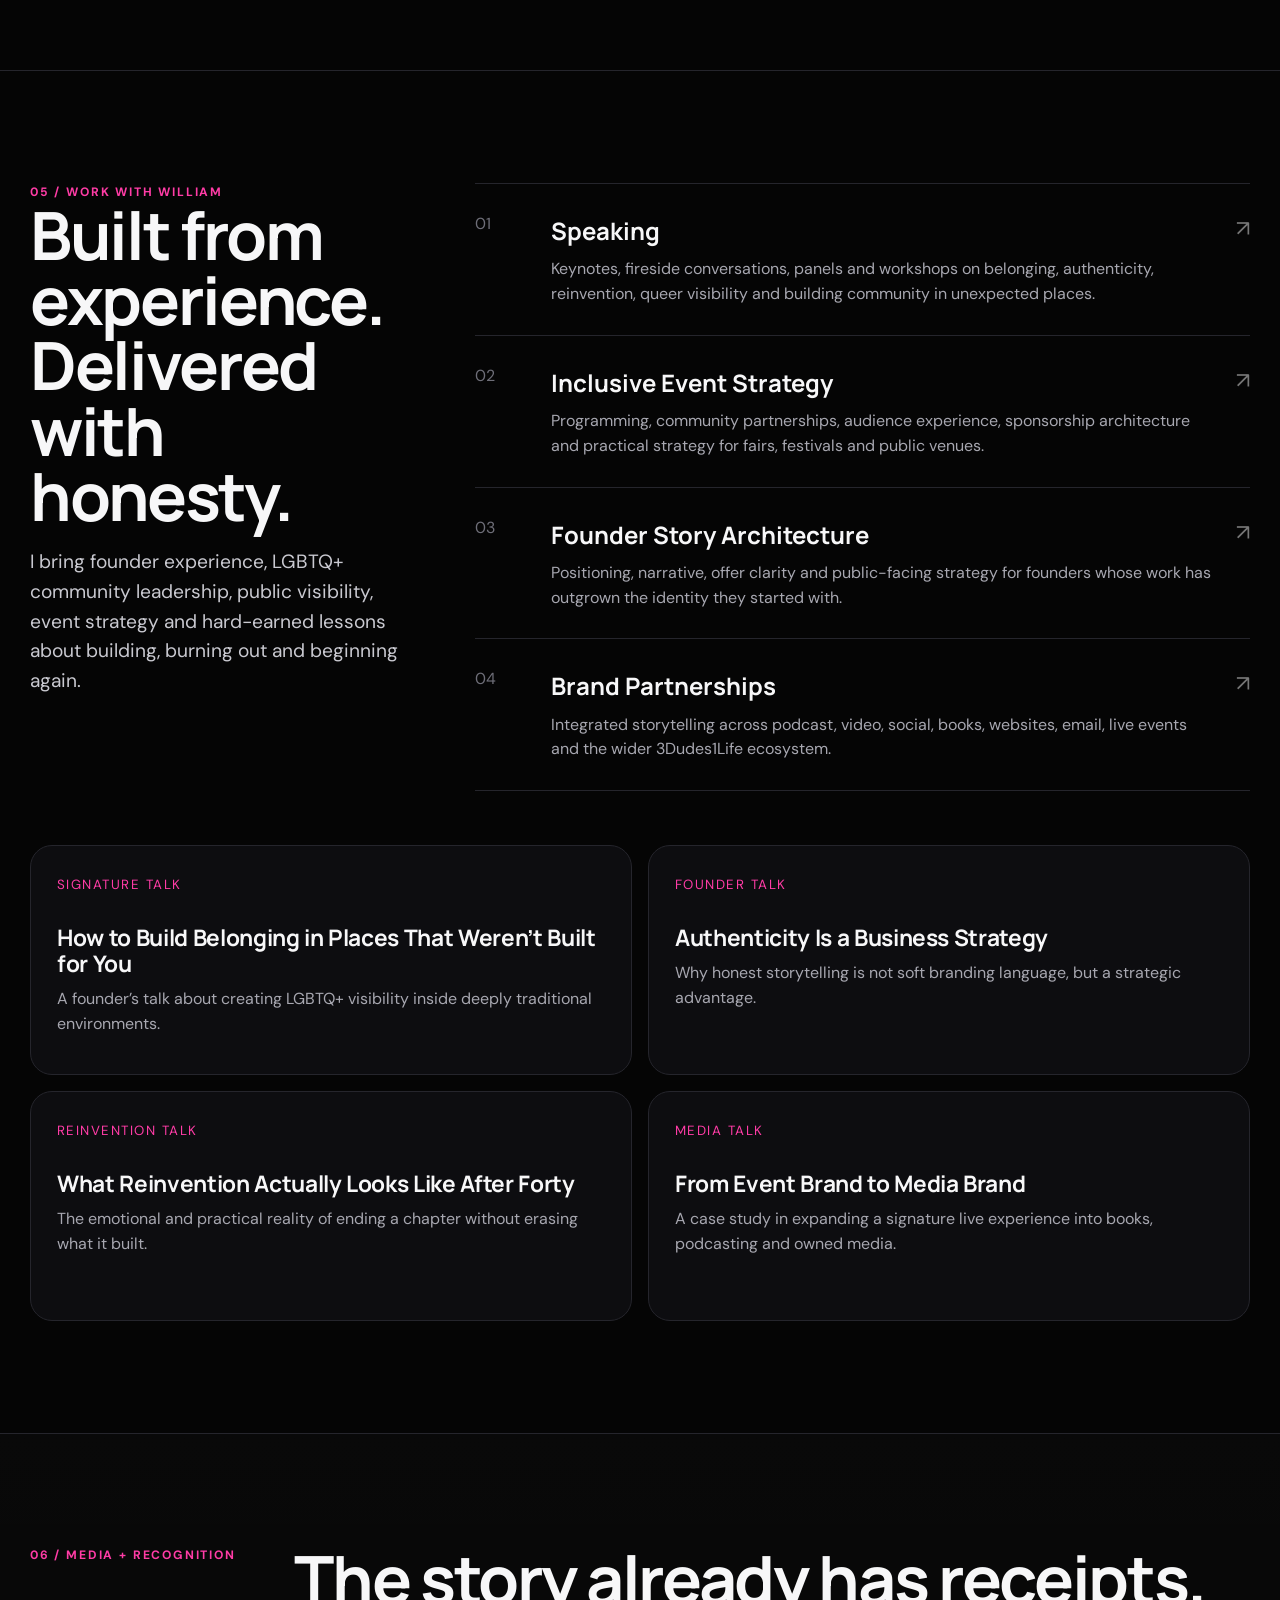
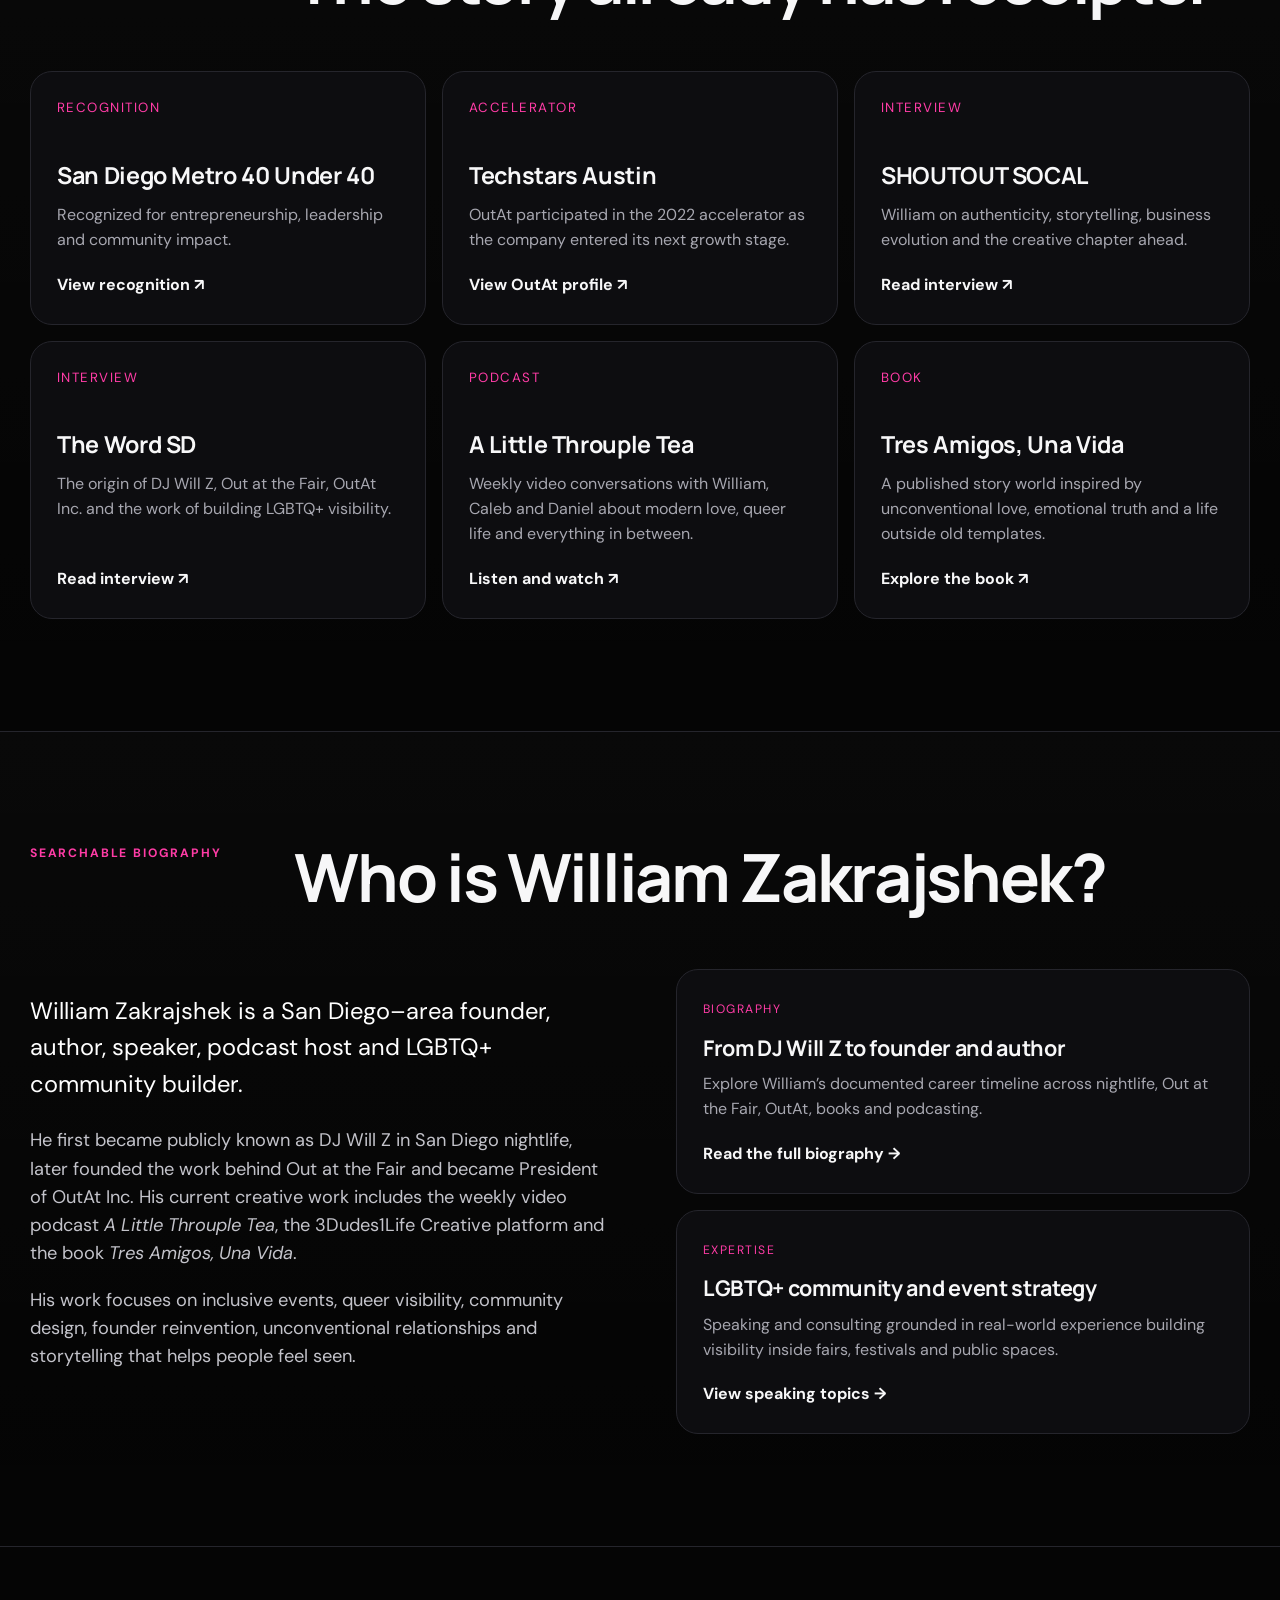
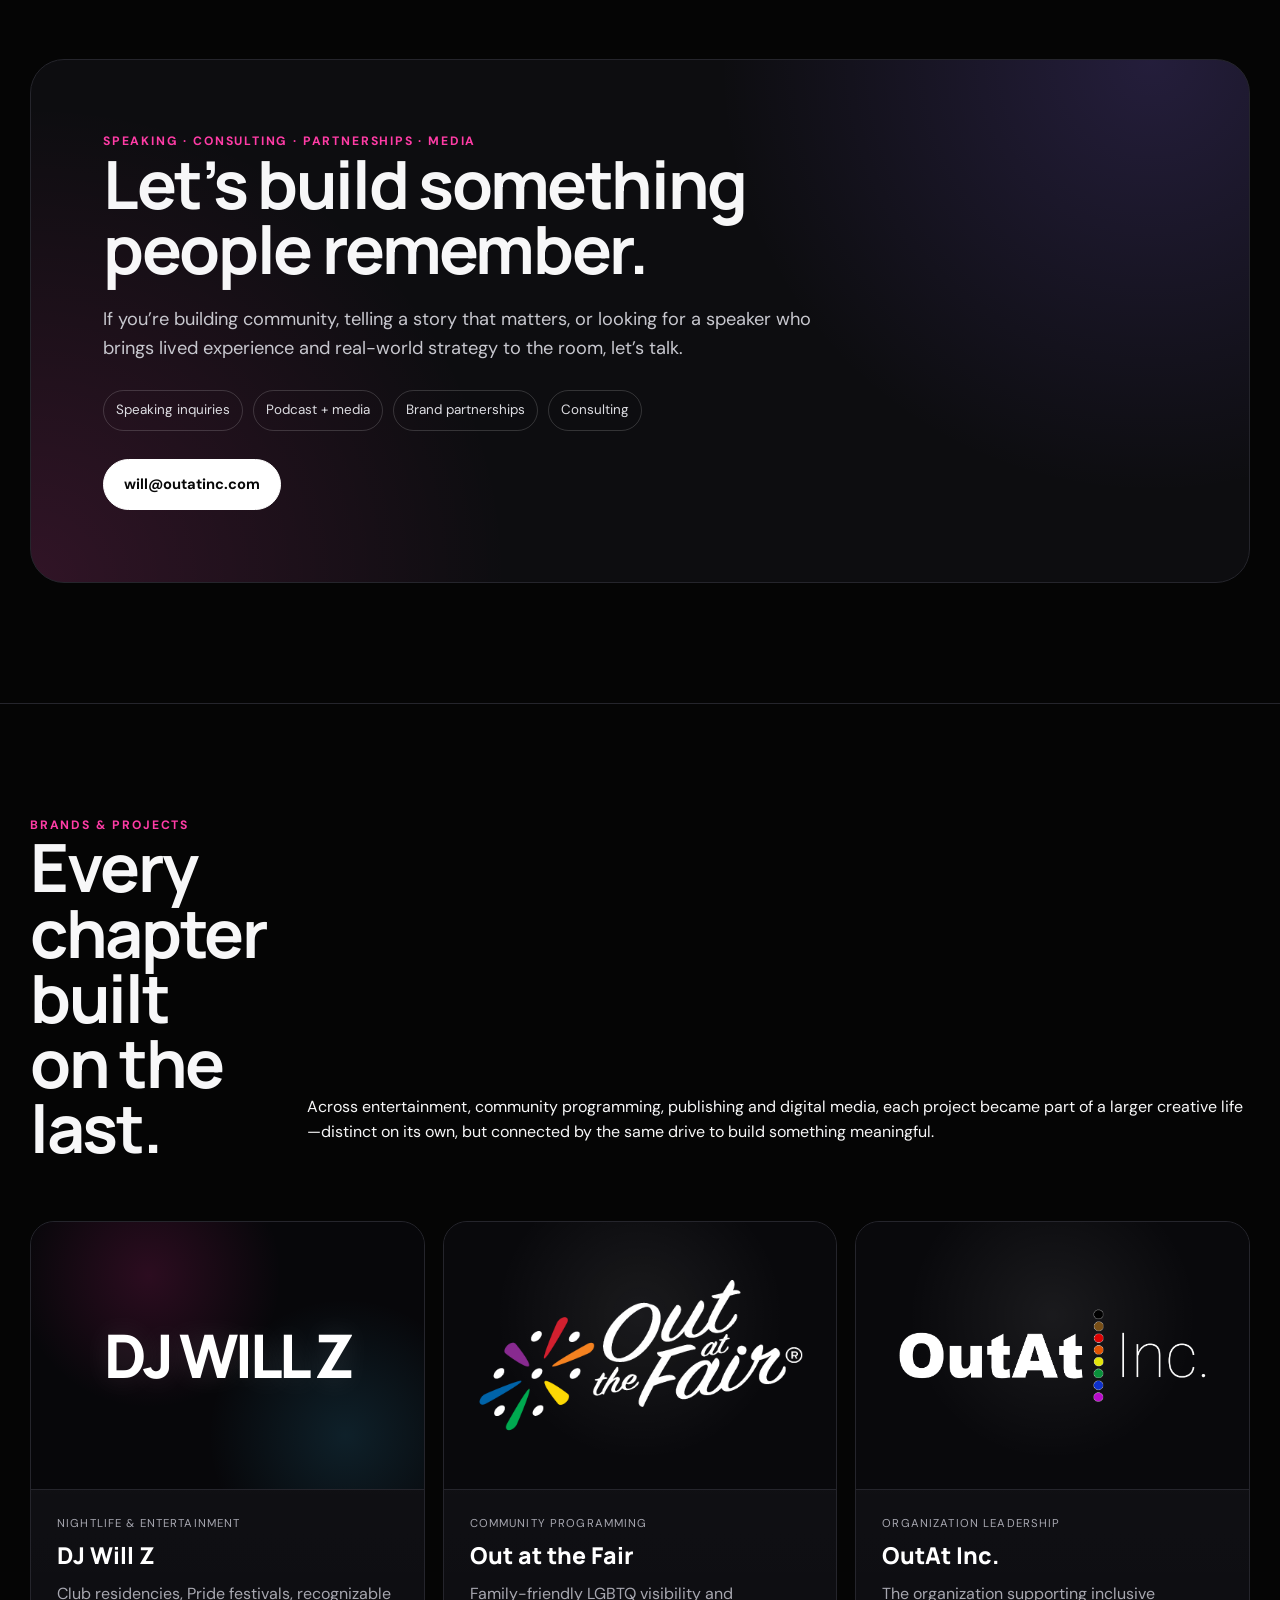
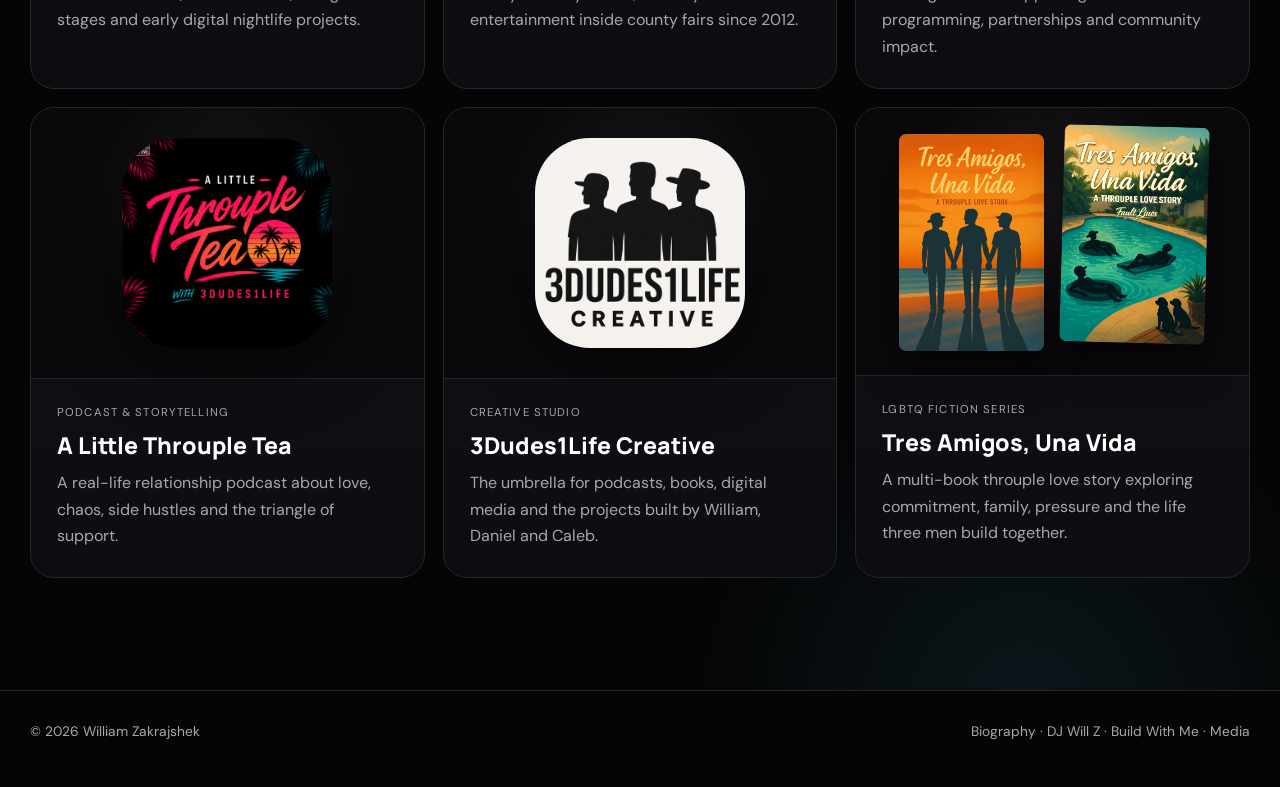
==== commit 89afa7c6: "Add files via upload" ====
--- a/index.html
+++ b/index.html
@@ -27,7 +27,7 @@
 <link crossorigin="" href="https://fonts.gstatic.com" rel="preconnect"/>
 <link href="https://fonts.googleapis.com/css2?family=DM+Sans:wght@400;500;600;700&amp;family=Manrope:wght@500;600;700;800&amp;display=swap" rel="stylesheet"/>
 <script type="application/ld+json">{"@context":"https://schema.org","@graph":[{"@type":"WebPage","@id":"https://zakrajshek.com/#webpage","url":"https://zakrajshek.com/","name":"William Zakrajshek | Founder, Author, Speaker, DJ Will Z & Community Builder","description":"Official website of William Zakrajshek, the San Diego founder and storyteller known as DJ Will Z and for Out at the Fair, OutAt Inc., A Little Throuple Tea, 3Dudes1Life Creative and Tres Amigos, Una Vida.","isPartOf":{"@id":"https://zakrajshek.com/#website"},"about":{"@id":"https://zakrajshek.com/#william-zakrajshek"},"inLanguage":"en-US","dateModified":"2026-07-14"},{"@type":"Person","@id":"https://zakrajshek.com/#william-zakrajshek","name":"William Zakrajshek","alternateName":["Will Zakrajshek","DJ Will Z"],"url":"https://zakrajshek.com/","description":"Founder, author, speaker, podcast host and LGBTQ+ community builder known for DJ Will Z, Out at the Fair, OutAt Inc., A Little Throuple Tea, 3Dudes1Life Creative and Tres Amigos, Una Vida.","jobTitle":["Founder","Author","Speaker","Podcast Host","Community Builder"],"homeLocation":{"@type":"Place","name":"San Diego County, California"},"knowsAbout":["LGBTQ+ community building","inclusive event strategy","founder reinvention","storytelling","podcasting","San Diego nightlife","fair and festival programming","brand partnerships"],"worksFor":{"@type":"Organization","@id":"https://www.outatinc.com/#organization","name":"OutAt Inc.","url":"https://www.outatinc.com/"},"sameAs":["https://www.outatinc.com/","https://www.outatthefair.com/","https://3dudes1lifecreative.com/","https://throupletea.com/","https://www.tresamigosunavida.com/","https://podcasts.apple.com/us/podcast/a-little-throuple-tea-gay-throuple-podcast-3dudes1life/id1837237399","https://shoutoutla.com/meet-william-zakrajshek-ceo/","https://shoutoutsocal.com/meet-william-zakrajshek-ceo-co-author/","https://thewordsd.news/out-at-the-fair-a-chat-with-william-zakrajshek/","https://www.sandiegometro.com/2016/09/40-40-awards-2016/"]},{"@type":"WebSite","@id":"https://zakrajshek.com/#website","url":"https://zakrajshek.com/","name":"William Zakrajshek","alternateName":"Zakrajshek.com","publisher":{"@id":"https://zakrajshek.com/#william-zakrajshek"}},{"@type":"ProfilePage","@id":"https://zakrajshek.com/#profile-page","url":"https://zakrajshek.com/","mainEntity":{"@id":"https://zakrajshek.com/#william-zakrajshek"}},{"@type":"BreadcrumbList","@id":"https://zakrajshek.com/#breadcrumb","itemListElement":[{"@type":"ListItem","position":1,"name":"Home","item":"https://zakrajshek.com/"}]}]}</script>
-<link href="/assets/site.css?v=6.0" rel="stylesheet"/><meta content="dark" name="color-scheme"/><meta content="telephone=no" name="format-detection"/><meta content="yes" name="apple-mobile-web-app-capable"/><meta content="black-translucent" name="apple-mobile-web-app-status-bar-style"/><meta content="William Z" name="apple-mobile-web-app-title"/><meta content="https://zakrajshek.com/assets/og-william-zakrajshek.jpg" property="og:image"/><meta content="1200" property="og:image:width"/><meta content="630" property="og:image:height"/><meta content="William Zakrajshek — founder, author, speaker and creator" property="og:image:alt"/><meta content="https://zakrajshek.com/assets/og-william-zakrajshek.jpg" name="twitter:image"/><meta content="William Zakrajshek — founder, author, speaker and creator" name="twitter:image:alt"/><link href="/assets/apple-touch-icon.png" rel="apple-touch-icon"/><link as="style" href="/assets/site.css?v=6.0" rel="preload"/><meta content="strict-origin-when-cross-origin" name="referrer"/></head>
+<link href="/assets/site.css?v=6.3" rel="stylesheet"/><meta content="dark" name="color-scheme"/><meta content="telephone=no" name="format-detection"/><meta content="yes" name="apple-mobile-web-app-capable"/><meta content="black-translucent" name="apple-mobile-web-app-status-bar-style"/><meta content="William Z" name="apple-mobile-web-app-title"/><meta content="https://zakrajshek.com/assets/og-william-zakrajshek.jpg" property="og:image"/><meta content="1200" property="og:image:width"/><meta content="630" property="og:image:height"/><meta content="William Zakrajshek — founder, author, speaker and creator" property="og:image:alt"/><meta content="https://zakrajshek.com/assets/og-william-zakrajshek.jpg" name="twitter:image"/><meta content="William Zakrajshek — founder, author, speaker and creator" name="twitter:image:alt"/><link href="/assets/apple-touch-icon.png" rel="apple-touch-icon"/><link as="style" href="/assets/site.css?v=6.3" rel="preload"/><meta content="strict-origin-when-cross-origin" name="referrer"/></head>
 <body><a class="skip-link" href="#main-content">Skip to main content</a>
 <header>
 <div class="wrap nav">
@@ -369,5 +369,5 @@
 <span><a href="about.html">Biography</a> · <a href="dj-will-z.html">DJ Will Z</a> · <a href="speaking.html">Build With Me</a> · <a href="media.html">Media</a></span>
 </div>
 </footer>
-<script defer="True" src="/assets/site.js?v=3.1"></script></body>
+<script defer="True" src="/assets/site.js?v=6.3"></script></body>
 </html>
--- a/assets/site.css
+++ b/assets/site.css
@@ -711,3 +711,79 @@
 .hero-card-title,
 .dj-pullquote,
 .quote blockquote { letter-spacing: -0.025em; }
+
+/* Version 6.3 — site-wide typography and responsive quality pass */
+/* Large display type needs air: avoid both letter collisions and line collisions. */
+:where(.hero-title,.page-hero h1,.creative-hero-copy h1,.build-hero-copy h1,
+       .section-head h2,.content-copy h2,.contact-panel h2,.quote blockquote,
+       .creative-section-head h2,.podcast-copy h2,.creator-studio-panel h2,
+       .build-belief h2,.build-section-head h2,.community-panel h2,
+       .build-lesson h2,.build-cta h2){
+  letter-spacing:-.018em;
+  line-height:1.01;
+  text-wrap:balance;
+  overflow-wrap:normal;
+  word-break:normal;
+}
+
+/* The two extra-large hero treatments can remain dramatic without crushing glyphs. */
+.hero-title,.creative-hero-copy h1,.build-hero-copy h1{
+  letter-spacing:-.022em;
+  line-height:.93;
+}
+
+/* Never let manually stacked display lines visually collide. */
+.creative-hero-copy h1 br,
+.build-hero-copy h1 br,
+.build-cta h2 br{line-height:inherit}
+
+/* Consistent, readable section titles throughout every non-DJ chapter. */
+:where(h2,.work-card h3,.chapter-card h3,.book-feature-copy h3,
+       .build-stage-grid h3,.trust-grid h3,.hero-card-title,
+       .talk-card h3,.media-card h3,.story-card h3){
+  letter-spacing:-.015em;
+}
+
+/* The LGBTQ+ panel exposed the old .9 line-height most clearly. */
+.community-panel h2{
+  max-width:920px;
+  line-height:1.04;
+  letter-spacing:-.014em;
+}
+
+/* Improve headings that share narrow two-column layouts. */
+.build-belief h2,.build-section-head h2,.build-lesson h2{
+  line-height:1.02;
+}
+.build-cta h2{line-height:1.04}
+
+/* Page titles should wrap deliberately rather than squeeze glyphs. */
+.page-hero h1{line-height:1.01;max-width:1120px}
+
+/* Preserve the already-approved DJ showcase's composition; only prevent collisions. */
+.dj-hero-copy h1{letter-spacing:-.025em;line-height:.93}
+.dj-story-grid h2,.dj-digital h2,.dj-legacy h2{letter-spacing:-.025em;line-height:1}
+
+/* Tablet and mobile typography QA */
+@media(max-width:950px){
+  :where(.build-belief h2,.build-section-head h2,.community-panel h2,
+         .build-lesson h2,.build-cta h2,.creative-section-head h2,
+         .podcast-copy h2,.creator-studio-panel h2){
+    max-width:16ch;
+  }
+  .community-panel h2{max-width:18ch}
+}
+@media(max-width:600px){
+  :where(.hero-title,.page-hero h1,.creative-hero-copy h1,.build-hero-copy h1,
+         .section-head h2,.content-copy h2,.contact-panel h2,
+         .creative-section-head h2,.podcast-copy h2,.creator-studio-panel h2,
+         .build-belief h2,.build-section-head h2,.community-panel h2,
+         .build-lesson h2,.build-cta h2){
+    letter-spacing:-.012em;
+    line-height:1.04;
+    text-wrap:balance;
+  }
+  .hero-title,.creative-hero-copy h1,.build-hero-copy h1{line-height:.97}
+  .community-panel h2{font-size:clamp(2.7rem,13vw,4rem);max-width:100%}
+  .build-cta h2{max-width:100%}
+}
--- a/assets/site.css
+++ b/assets/site.css
@@ -711,3 +711,79 @@
 .hero-card-title,
 .dj-pullquote,
 .quote blockquote { letter-spacing: -0.025em; }
+
+/* Version 6.3 — site-wide typography and responsive quality pass */
+/* Large display type needs air: avoid both letter collisions and line collisions. */
+:where(.hero-title,.page-hero h1,.creative-hero-copy h1,.build-hero-copy h1,
+       .section-head h2,.content-copy h2,.contact-panel h2,.quote blockquote,
+       .creative-section-head h2,.podcast-copy h2,.creator-studio-panel h2,
+       .build-belief h2,.build-section-head h2,.community-panel h2,
+       .build-lesson h2,.build-cta h2){
+  letter-spacing:-.018em;
+  line-height:1.01;
+  text-wrap:balance;
+  overflow-wrap:normal;
+  word-break:normal;
+}
+
+/* The two extra-large hero treatments can remain dramatic without crushing glyphs. */
+.hero-title,.creative-hero-copy h1,.build-hero-copy h1{
+  letter-spacing:-.022em;
+  line-height:.93;
+}
+
+/* Never let manually stacked display lines visually collide. */
+.creative-hero-copy h1 br,
+.build-hero-copy h1 br,
+.build-cta h2 br{line-height:inherit}
+
+/* Consistent, readable section titles throughout every non-DJ chapter. */
+:where(h2,.work-card h3,.chapter-card h3,.book-feature-copy h3,
+       .build-stage-grid h3,.trust-grid h3,.hero-card-title,
+       .talk-card h3,.media-card h3,.story-card h3){
+  letter-spacing:-.015em;
+}
+
+/* The LGBTQ+ panel exposed the old .9 line-height most clearly. */
+.community-panel h2{
+  max-width:920px;
+  line-height:1.04;
+  letter-spacing:-.014em;
+}
+
+/* Improve headings that share narrow two-column layouts. */
+.build-belief h2,.build-section-head h2,.build-lesson h2{
+  line-height:1.02;
+}
+.build-cta h2{line-height:1.04}
+
+/* Page titles should wrap deliberately rather than squeeze glyphs. */
+.page-hero h1{line-height:1.01;max-width:1120px}
+
+/* Preserve the already-approved DJ showcase's composition; only prevent collisions. */
+.dj-hero-copy h1{letter-spacing:-.025em;line-height:.93}
+.dj-story-grid h2,.dj-digital h2,.dj-legacy h2{letter-spacing:-.025em;line-height:1}
+
+/* Tablet and mobile typography QA */
+@media(max-width:950px){
+  :where(.build-belief h2,.build-section-head h2,.community-panel h2,
+         .build-lesson h2,.build-cta h2,.creative-section-head h2,
+         .podcast-copy h2,.creator-studio-panel h2){
+    max-width:16ch;
+  }
+  .community-panel h2{max-width:18ch}
+}
+@media(max-width:600px){
+  :where(.hero-title,.page-hero h1,.creative-hero-copy h1,.build-hero-copy h1,
+         .section-head h2,.content-copy h2,.contact-panel h2,
+         .creative-section-head h2,.podcast-copy h2,.creator-studio-panel h2,
+         .build-belief h2,.build-section-head h2,.community-panel h2,
+         .build-lesson h2,.build-cta h2){
+    letter-spacing:-.012em;
+    line-height:1.04;
+    text-wrap:balance;
+  }
+  .hero-title,.creative-hero-copy h1,.build-hero-copy h1{line-height:.97}
+  .community-panel h2{font-size:clamp(2.7rem,13vw,4rem);max-width:100%}
+  .build-cta h2{max-width:100%}
+}
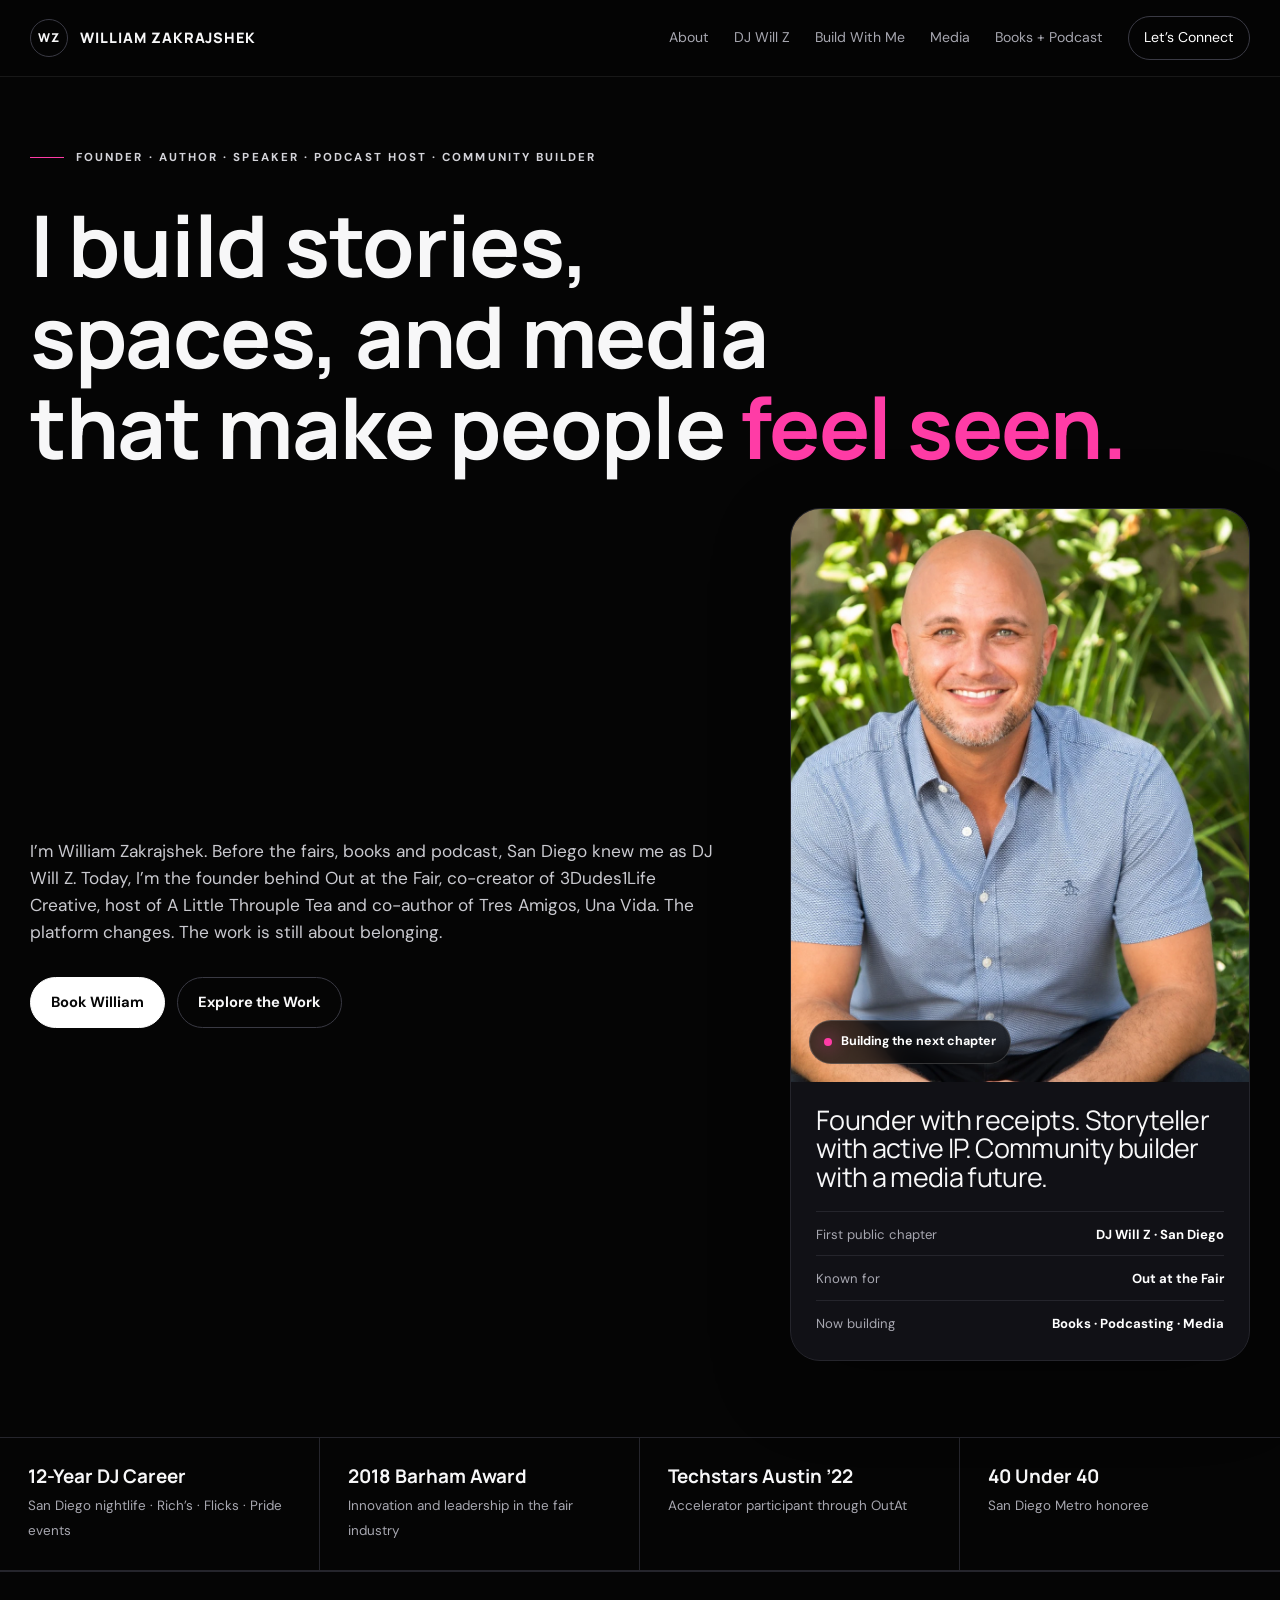
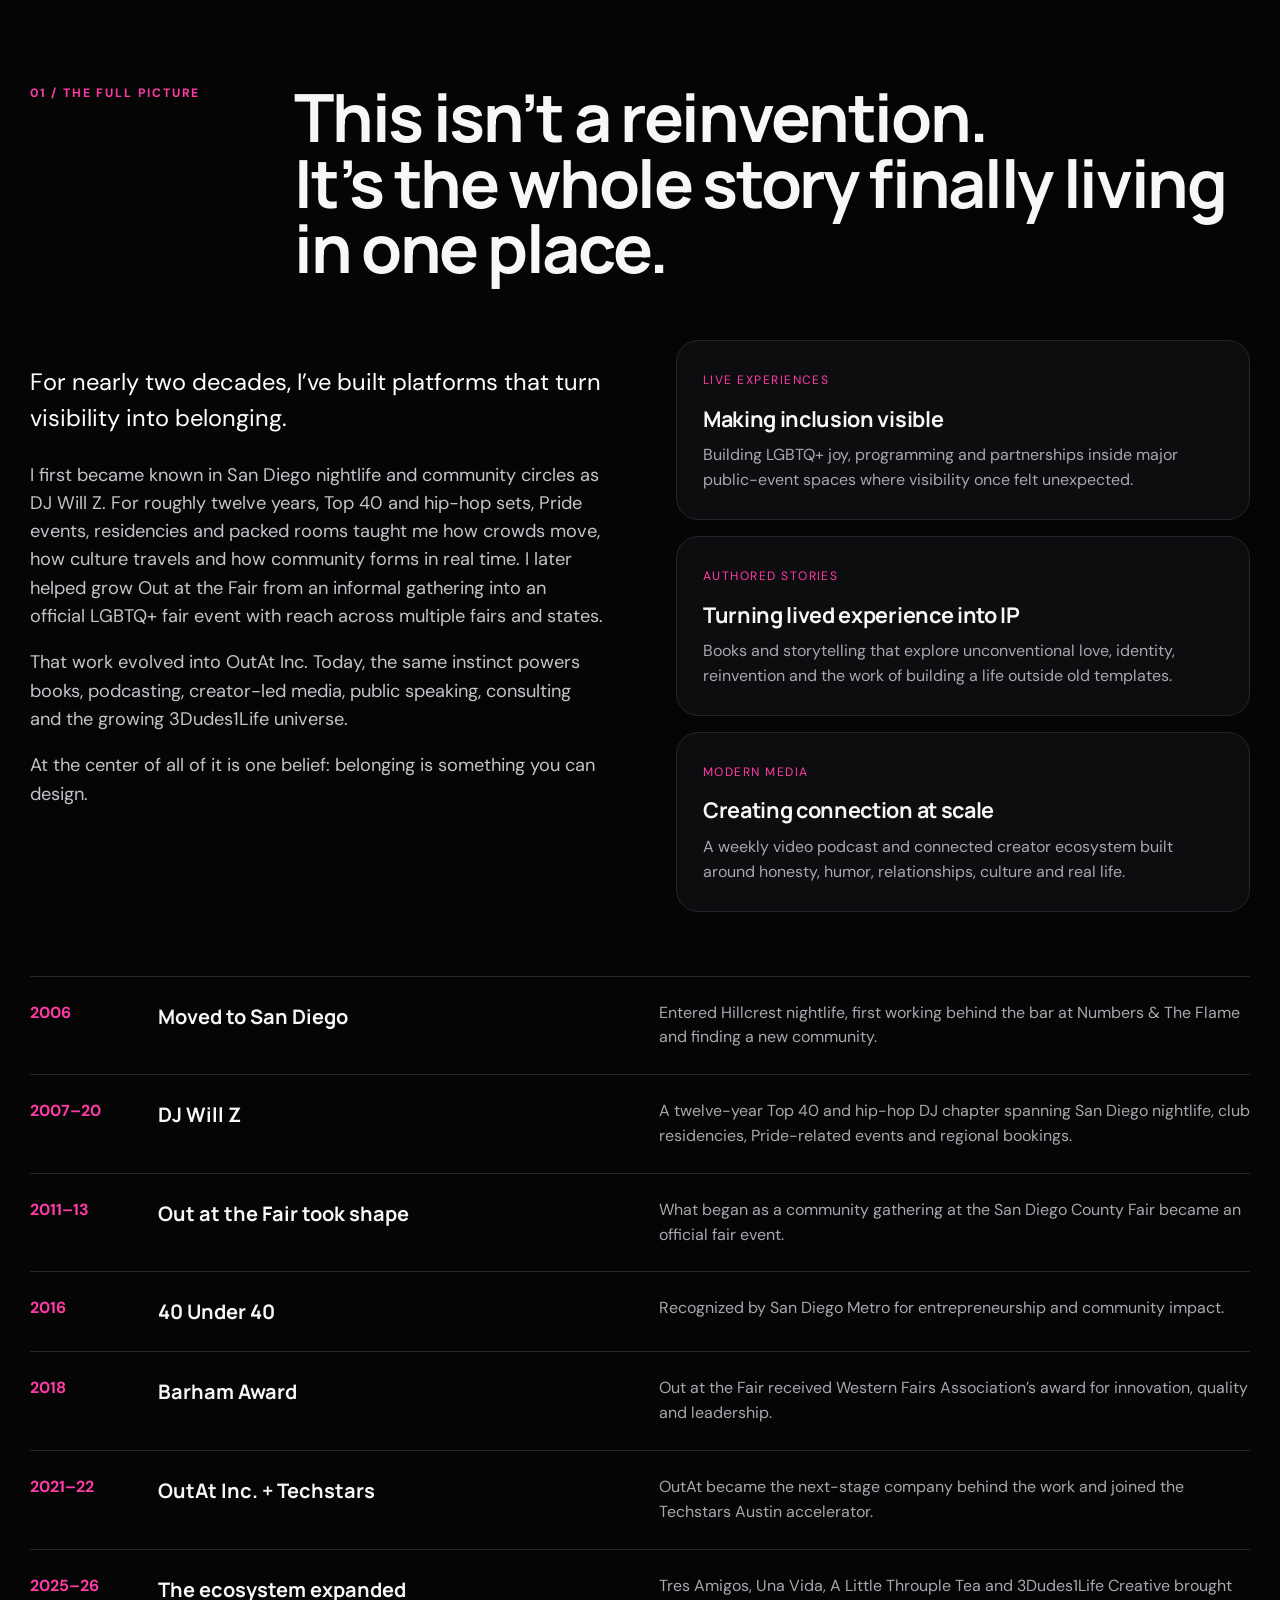
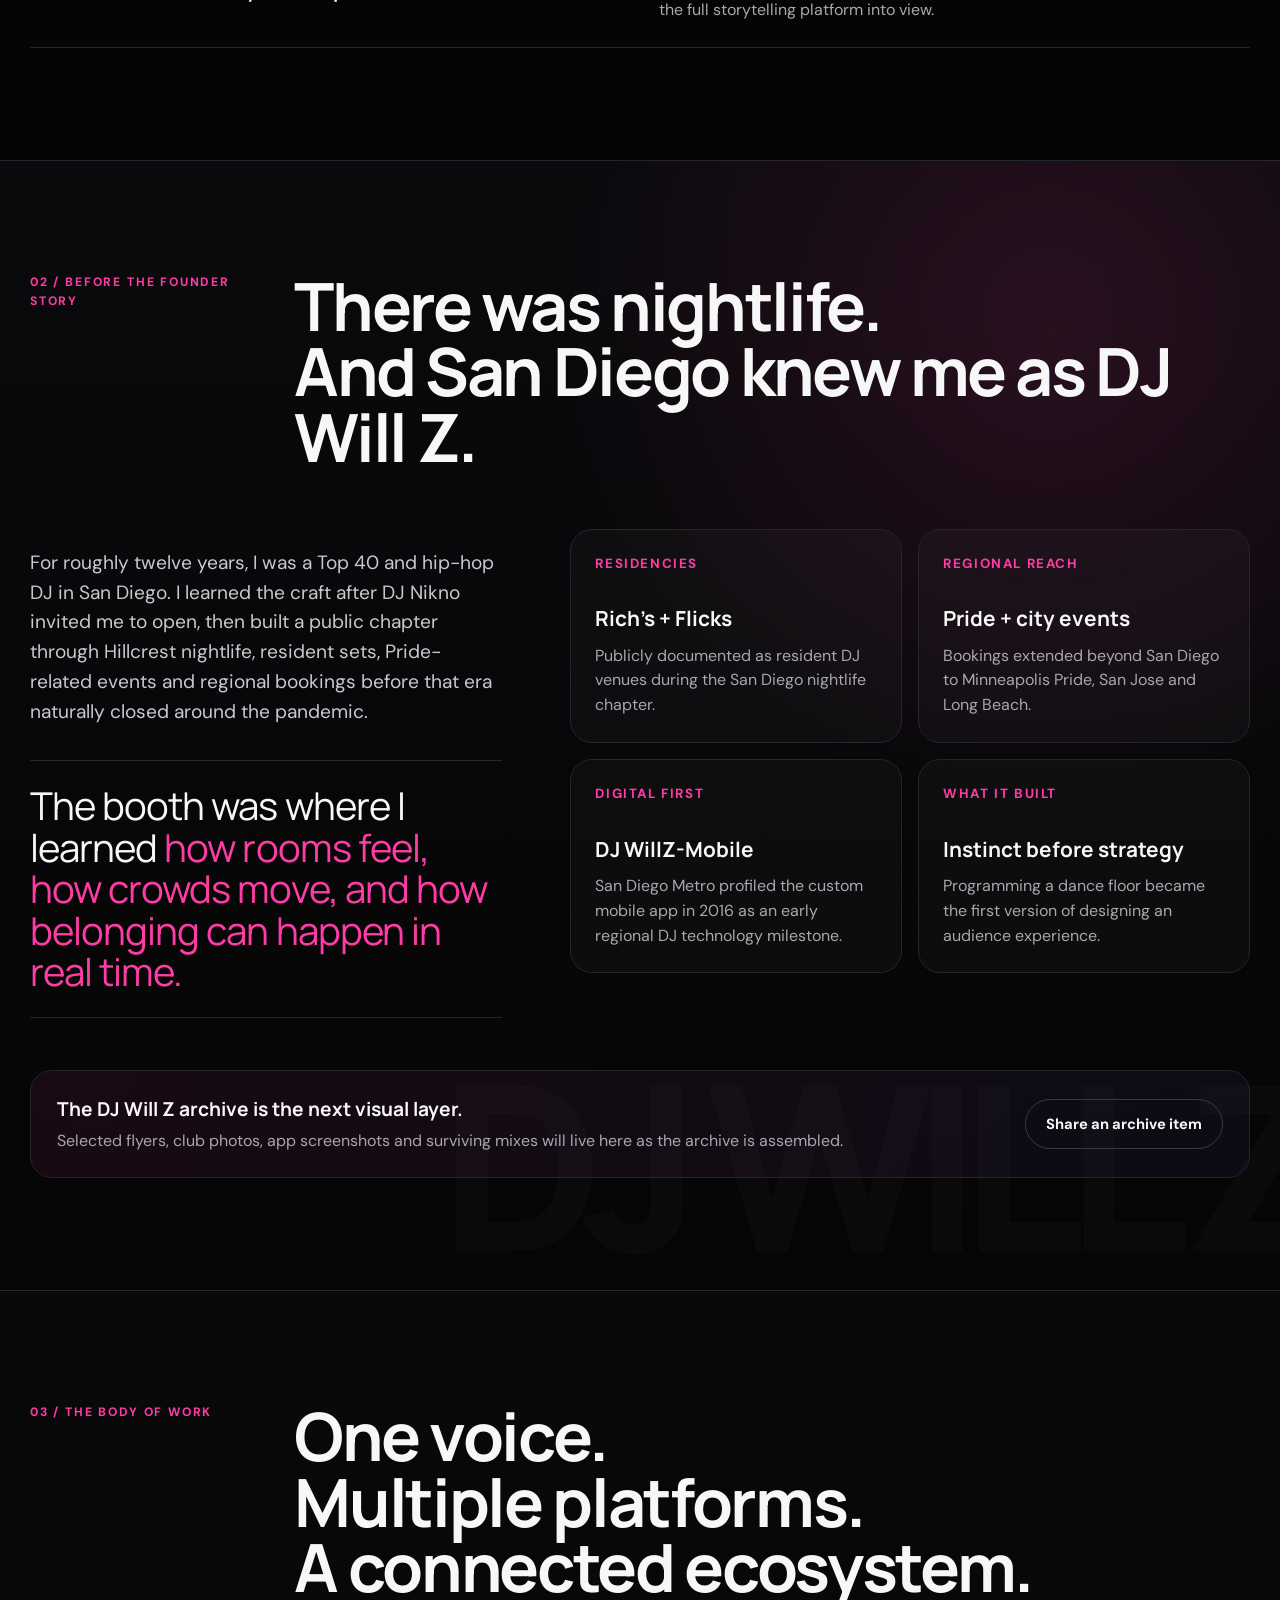
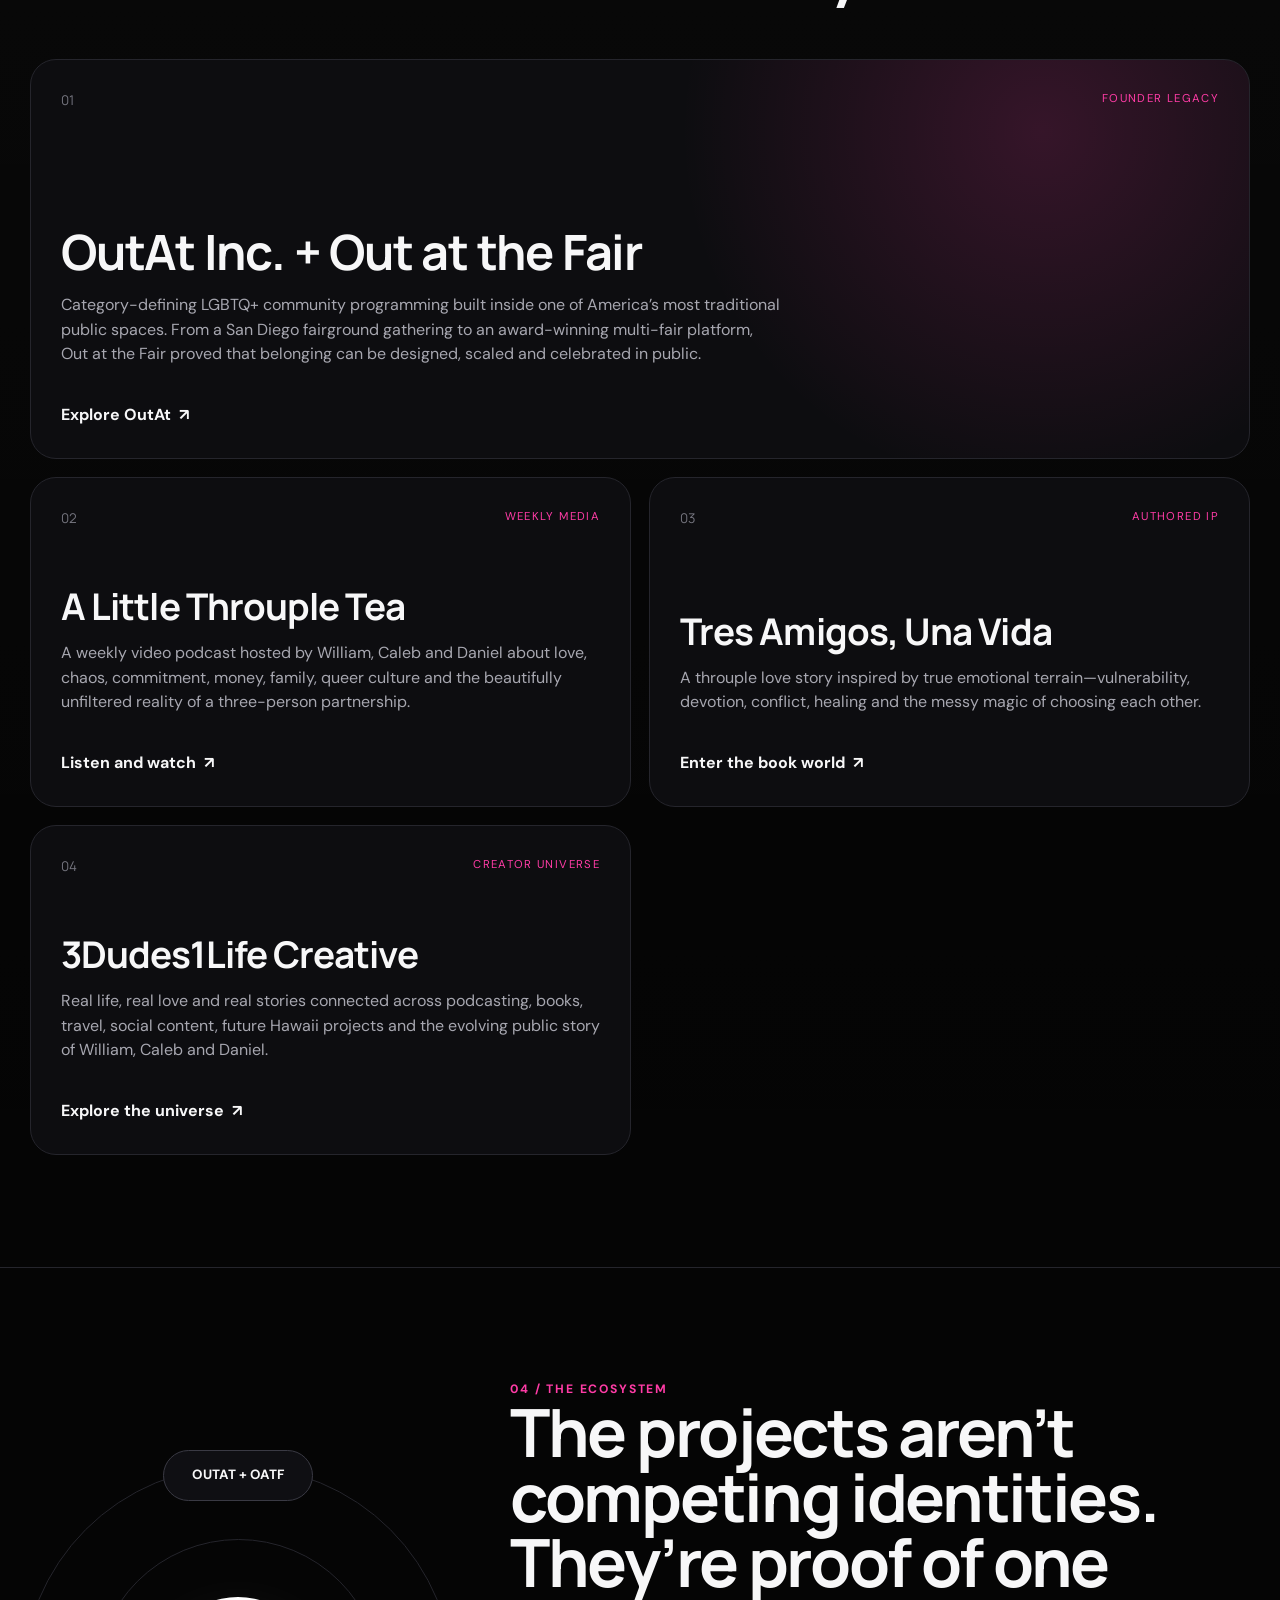
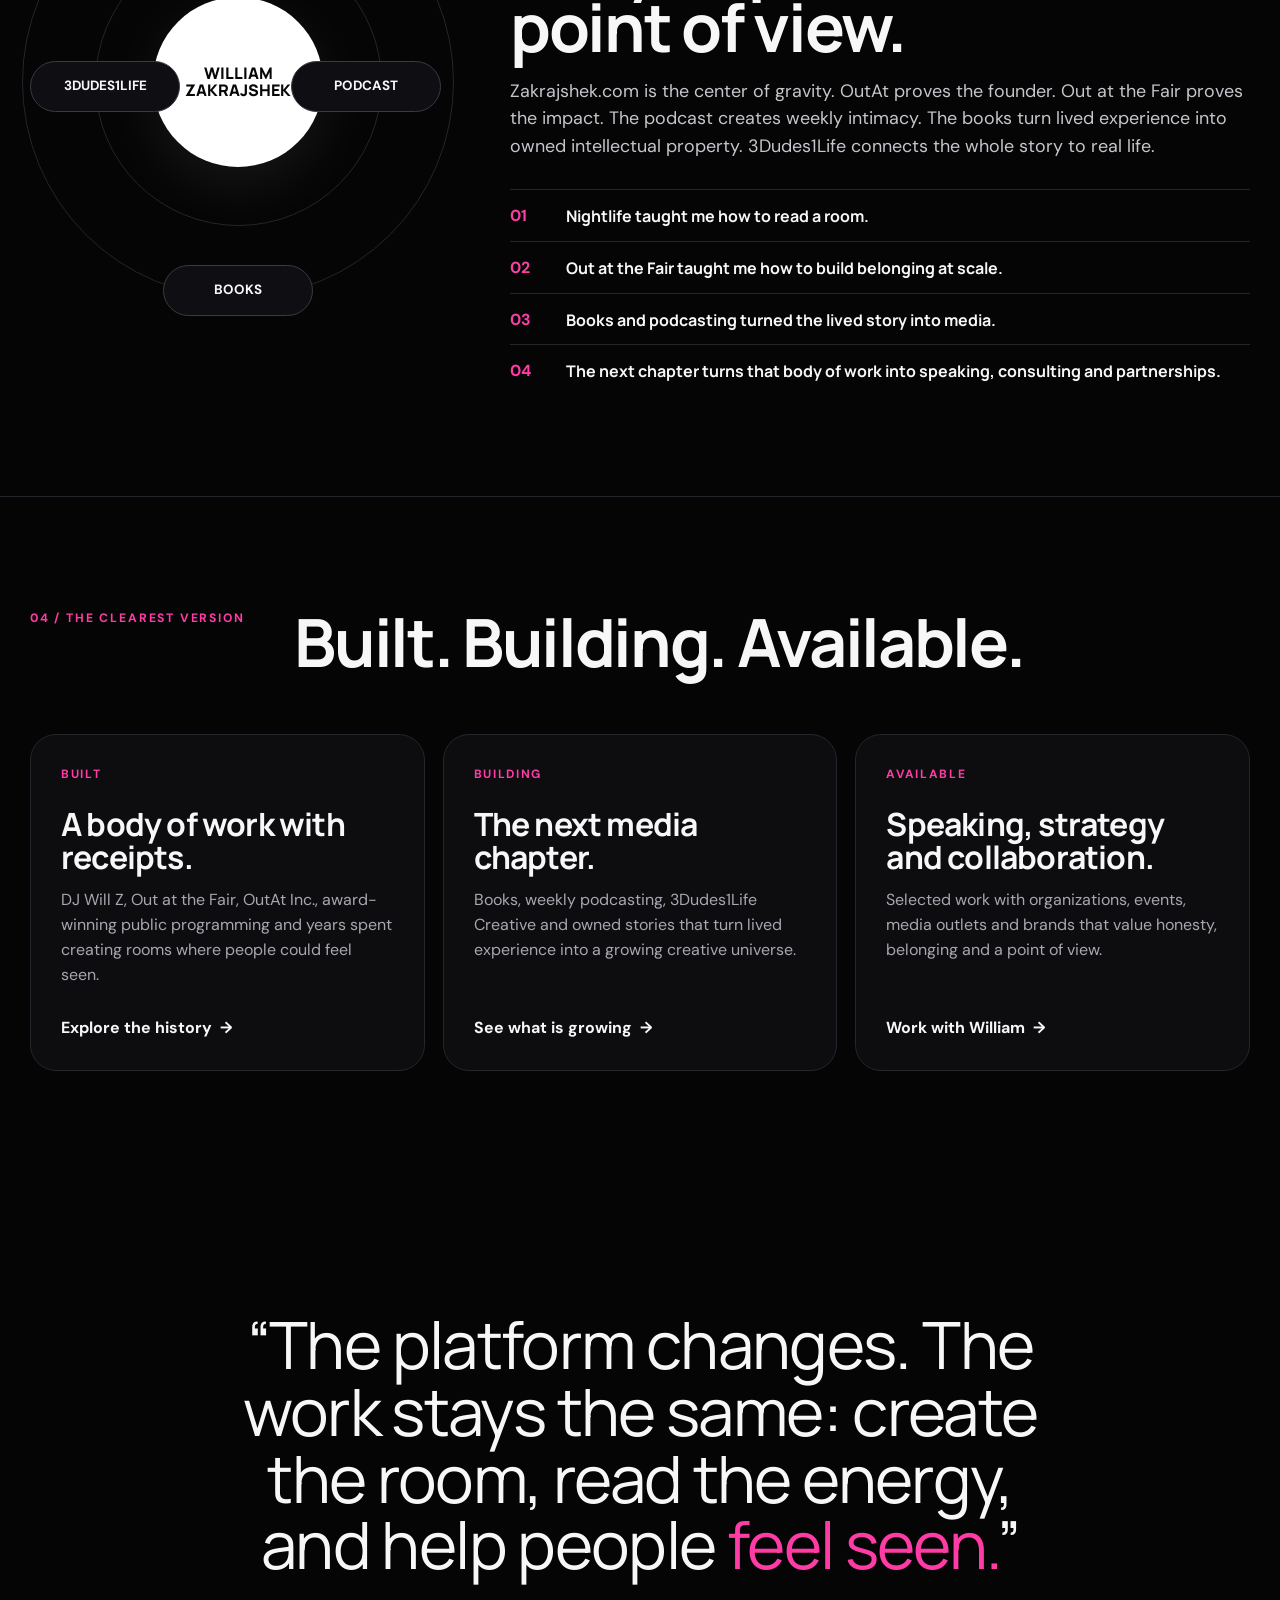
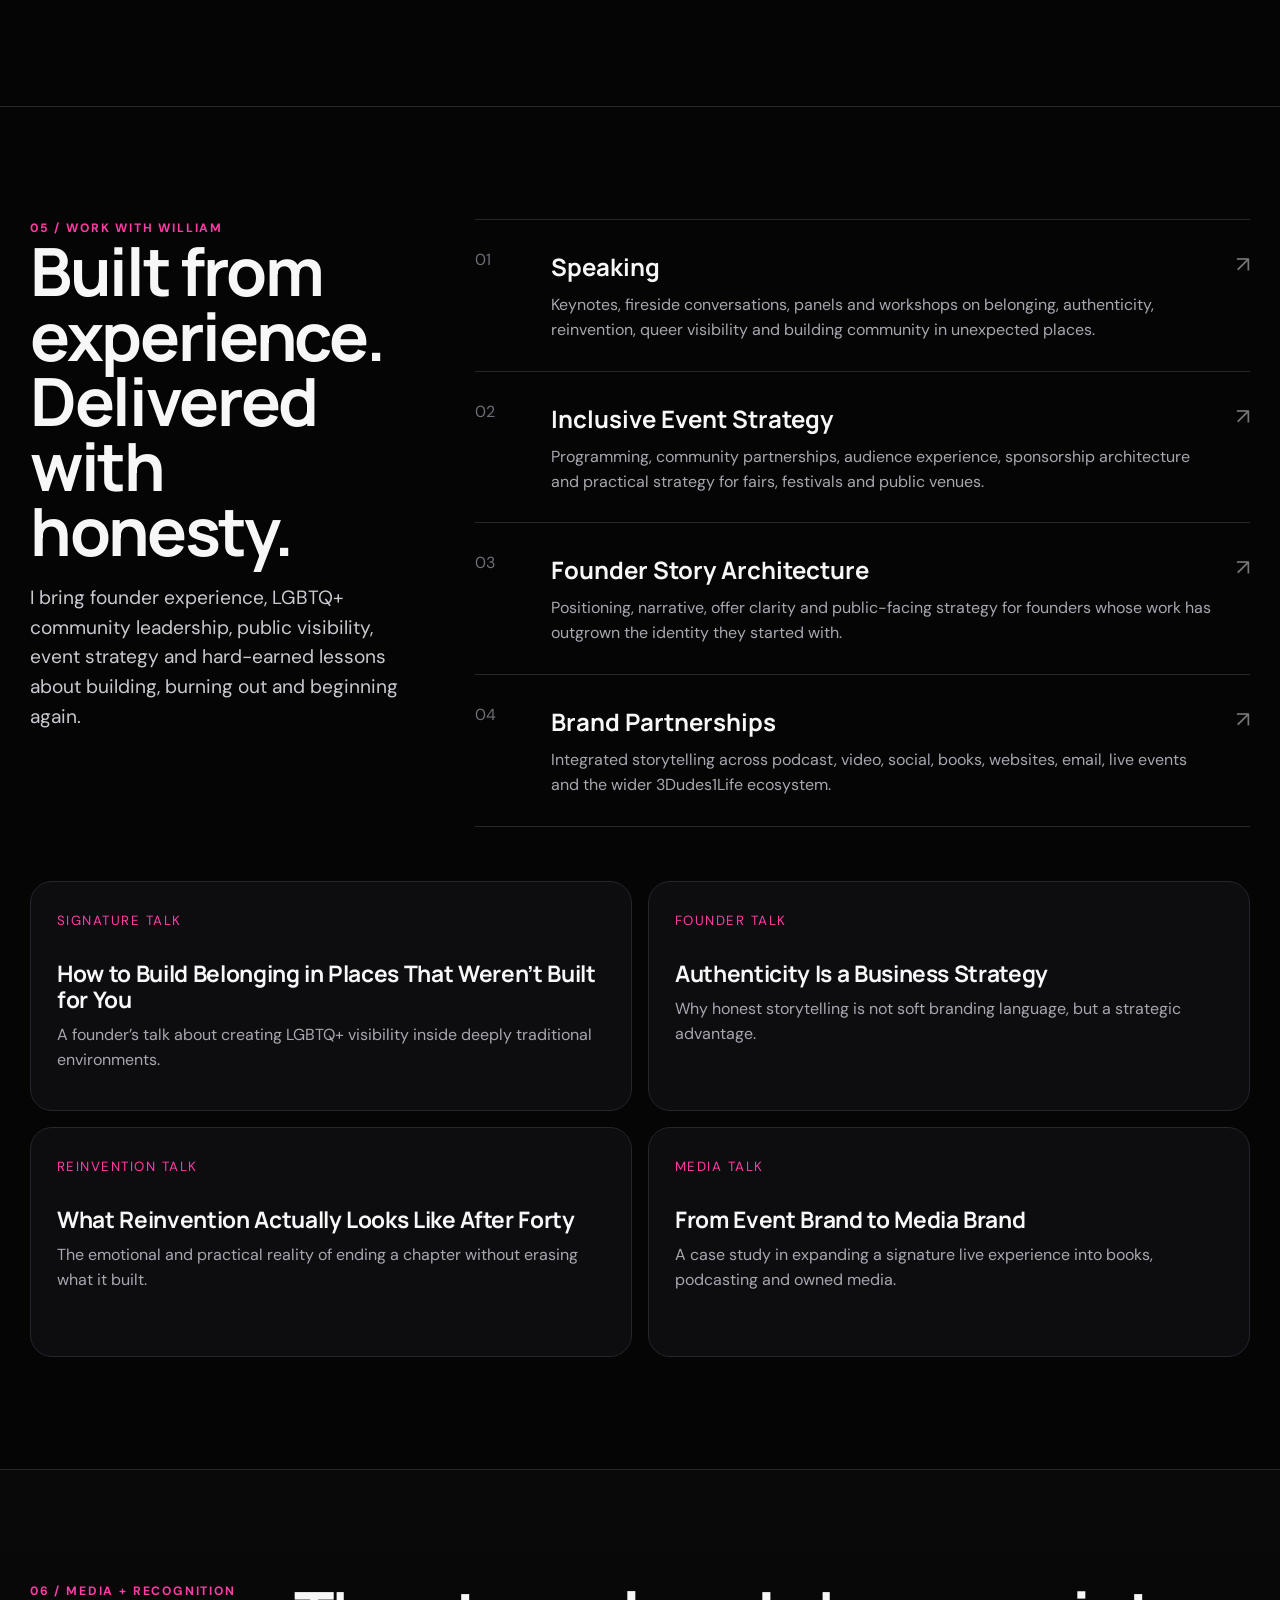
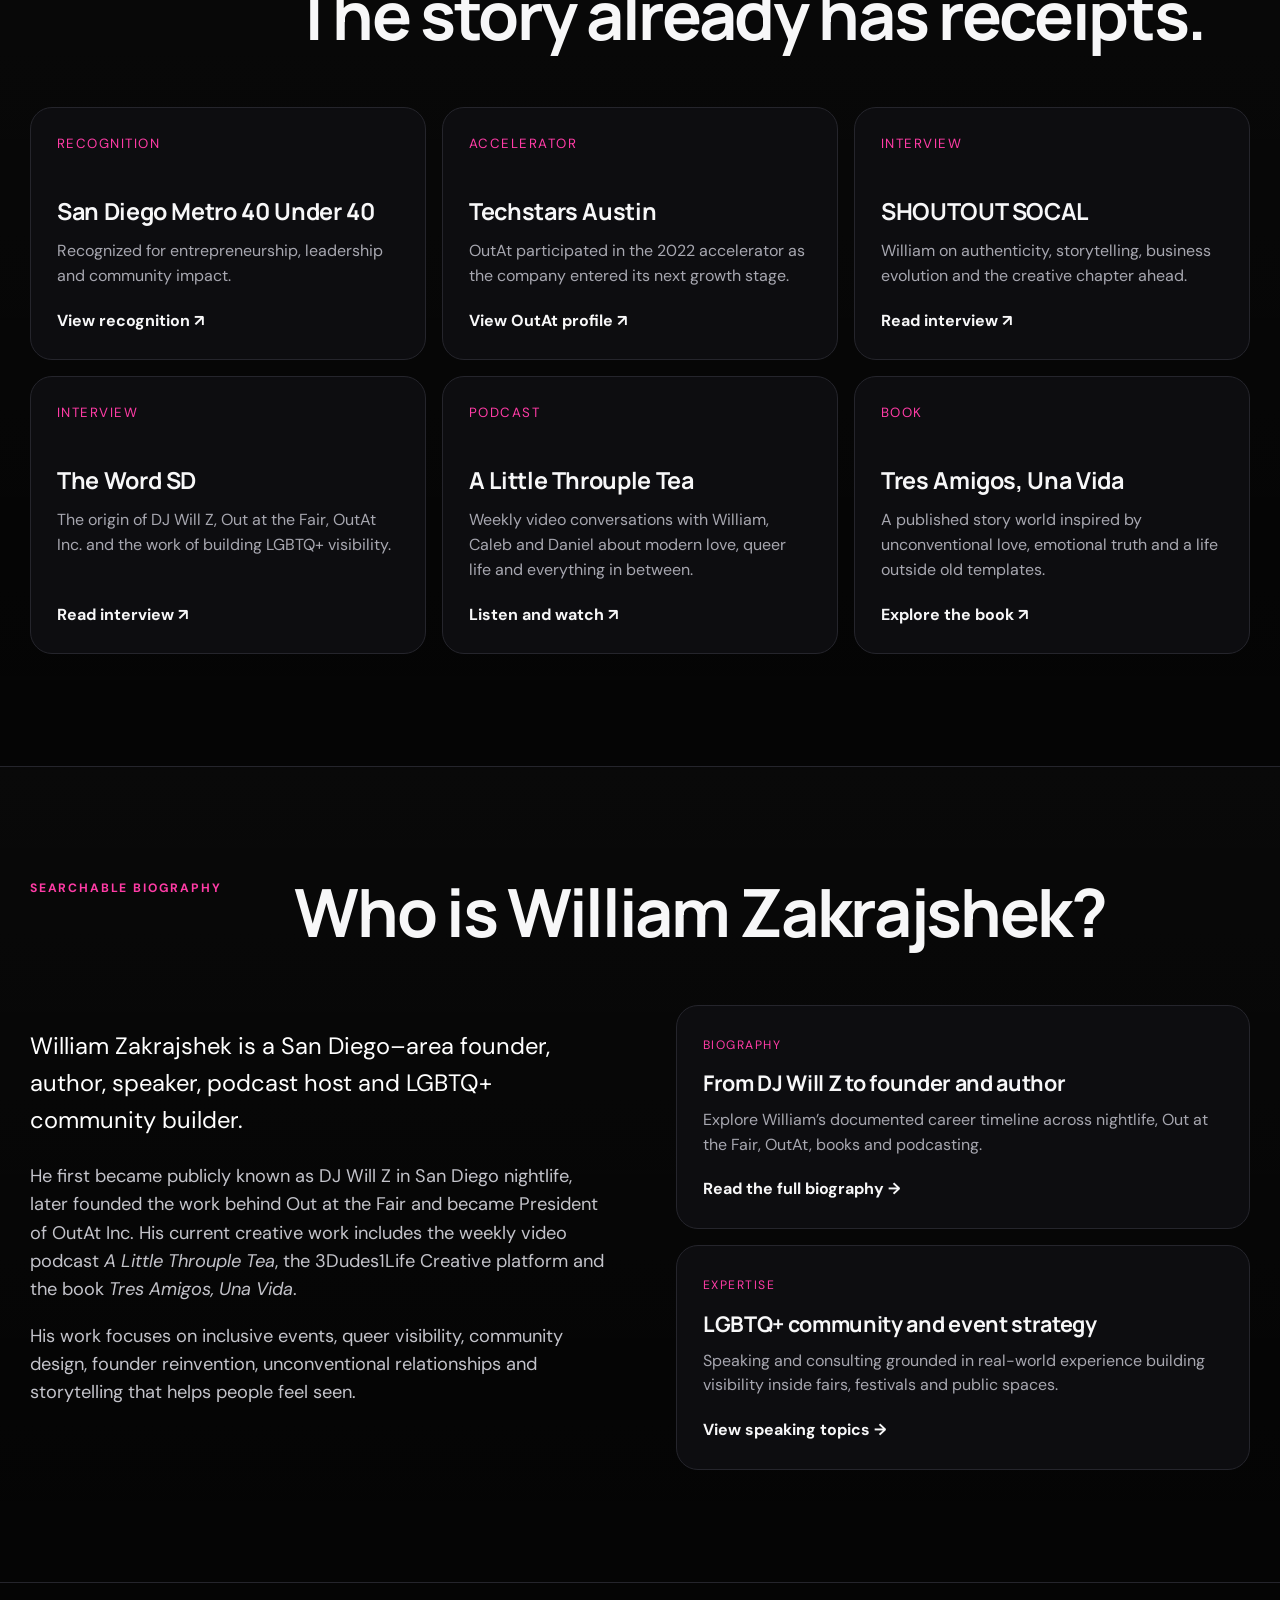
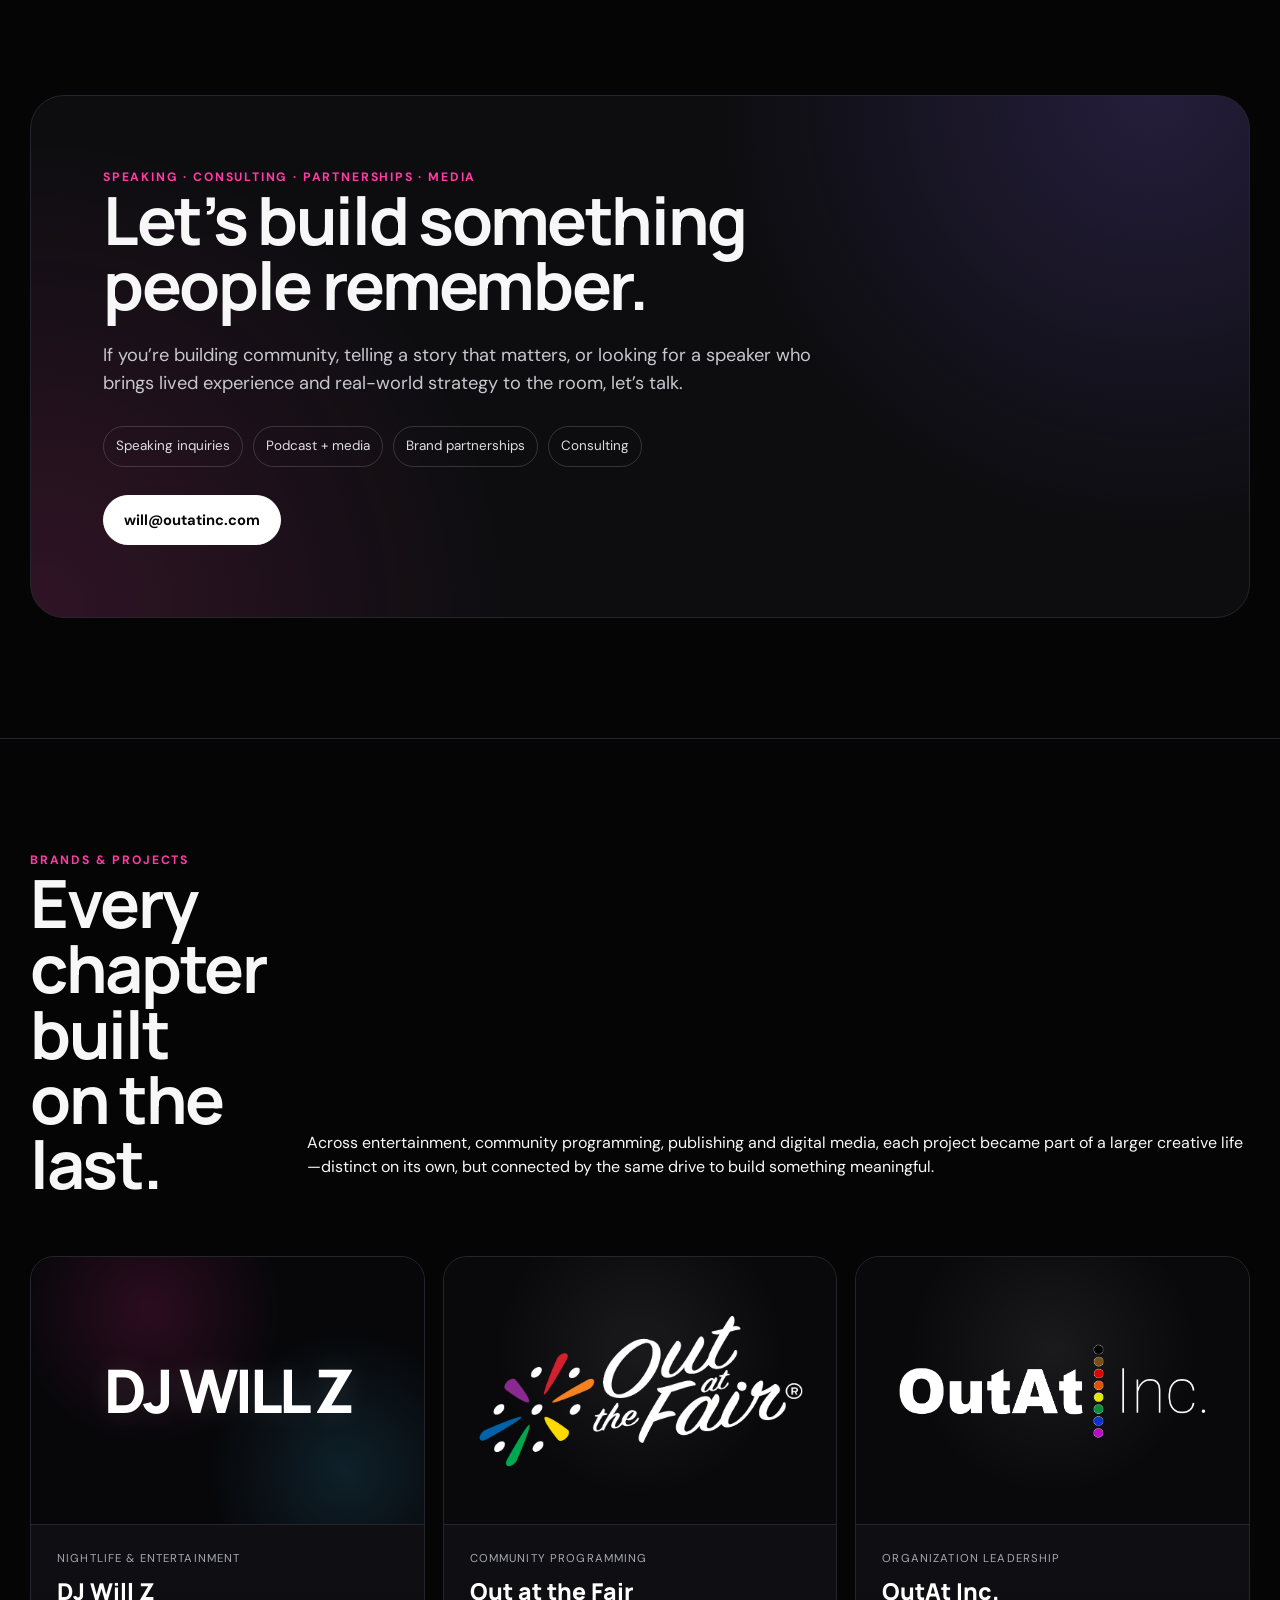
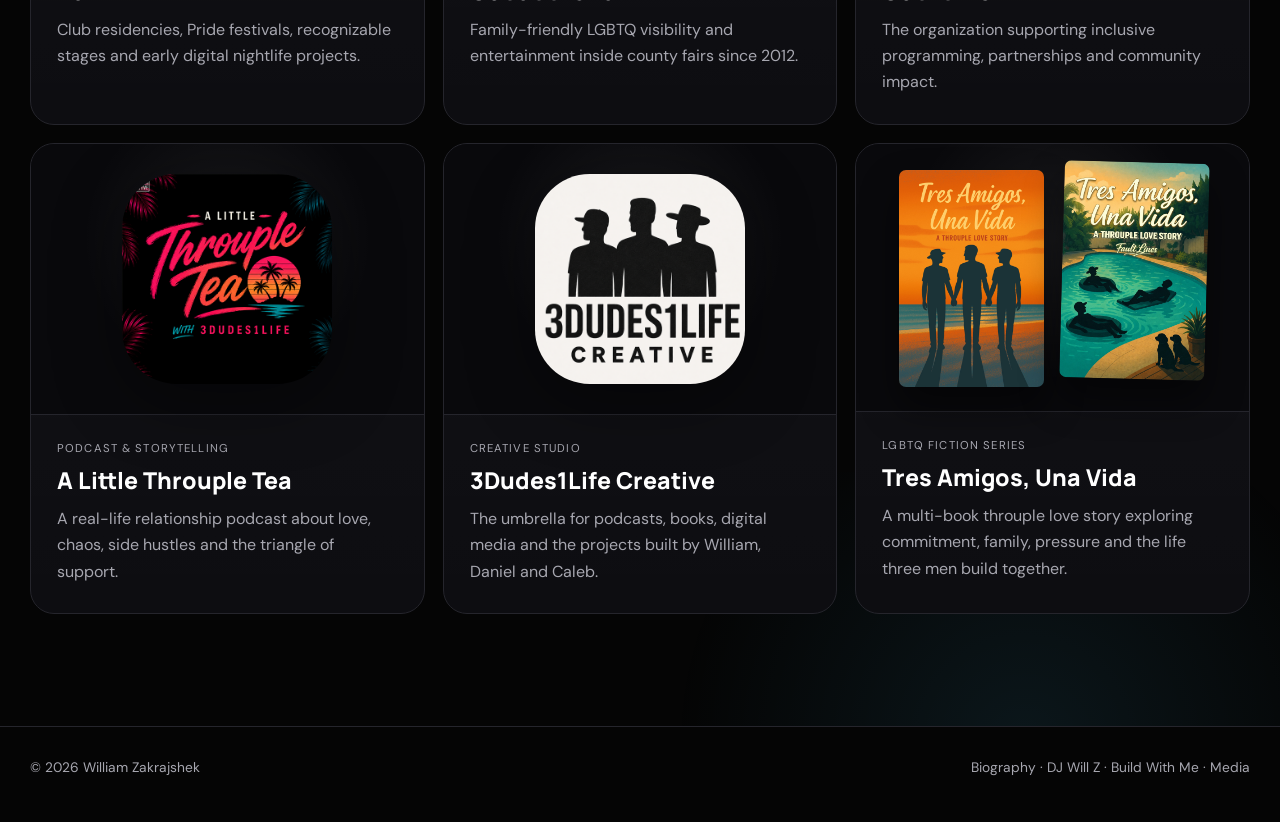
==== commit ac2f1757: "Add files via upload" ====
--- a/index.html
+++ b/index.html
@@ -20,14 +20,15 @@
 <meta content="William Zakrajshek | Founder, Author, Speaker, DJ Will Z &amp; Community Builder" property="og:title"/>
 <meta content="Official website of William Zakrajshek, the San Diego founder and storyteller known as DJ Will Z and for Out at the Fair, OutAt Inc., A Little Throuple Tea, 3Dudes1Life Creative and Tres Amigos, Una Vida." property="og:description"/>
 <meta content="https://zakrajshek.com/" property="og:url"/>
-<meta content="summary_large_image" name="twitter:card"/>
+<meta name="twitter:card" content="summary_large_image"/>
 <meta content="William Zakrajshek | Founder, Author, Speaker, DJ Will Z &amp; Community Builder" name="twitter:title"/>
 <meta content="Official website of William Zakrajshek, the San Diego founder and storyteller known as DJ Will Z and for Out at the Fair, OutAt Inc., A Little Throuple Tea, 3Dudes1Life Creative and Tres Amigos, Una Vida." name="twitter:description"/>
 <link href="https://fonts.googleapis.com" rel="preconnect"/>
 <link crossorigin="" href="https://fonts.gstatic.com" rel="preconnect"/>
 <link href="https://fonts.googleapis.com/css2?family=DM+Sans:wght@400;500;600;700&amp;family=Manrope:wght@500;600;700;800&amp;display=swap" rel="stylesheet"/>
 <script type="application/ld+json">{"@context":"https://schema.org","@graph":[{"@type":"WebPage","@id":"https://zakrajshek.com/#webpage","url":"https://zakrajshek.com/","name":"William Zakrajshek | Founder, Author, Speaker, DJ Will Z & Community Builder","description":"Official website of William Zakrajshek, the San Diego founder and storyteller known as DJ Will Z and for Out at the Fair, OutAt Inc., A Little Throuple Tea, 3Dudes1Life Creative and Tres Amigos, Una Vida.","isPartOf":{"@id":"https://zakrajshek.com/#website"},"about":{"@id":"https://zakrajshek.com/#william-zakrajshek"},"inLanguage":"en-US","dateModified":"2026-07-14"},{"@type":"Person","@id":"https://zakrajshek.com/#william-zakrajshek","name":"William Zakrajshek","alternateName":["Will Zakrajshek","DJ Will Z"],"url":"https://zakrajshek.com/","description":"Founder, author, speaker, podcast host and LGBTQ+ community builder known for DJ Will Z, Out at the Fair, OutAt Inc., A Little Throuple Tea, 3Dudes1Life Creative and Tres Amigos, Una Vida.","jobTitle":["Founder","Author","Speaker","Podcast Host","Community Builder"],"homeLocation":{"@type":"Place","name":"San Diego County, California"},"knowsAbout":["LGBTQ+ community building","inclusive event strategy","founder reinvention","storytelling","podcasting","San Diego nightlife","fair and festival programming","brand partnerships"],"worksFor":{"@type":"Organization","@id":"https://www.outatinc.com/#organization","name":"OutAt Inc.","url":"https://www.outatinc.com/"},"sameAs":["https://www.outatinc.com/","https://www.outatthefair.com/","https://3dudes1lifecreative.com/","https://throupletea.com/","https://www.tresamigosunavida.com/","https://podcasts.apple.com/us/podcast/a-little-throuple-tea-gay-throuple-podcast-3dudes1life/id1837237399","https://shoutoutla.com/meet-william-zakrajshek-ceo/","https://shoutoutsocal.com/meet-william-zakrajshek-ceo-co-author/","https://thewordsd.news/out-at-the-fair-a-chat-with-william-zakrajshek/","https://www.sandiegometro.com/2016/09/40-40-awards-2016/"]},{"@type":"WebSite","@id":"https://zakrajshek.com/#website","url":"https://zakrajshek.com/","name":"William Zakrajshek","alternateName":"Zakrajshek.com","publisher":{"@id":"https://zakrajshek.com/#william-zakrajshek"}},{"@type":"ProfilePage","@id":"https://zakrajshek.com/#profile-page","url":"https://zakrajshek.com/","mainEntity":{"@id":"https://zakrajshek.com/#william-zakrajshek"}},{"@type":"BreadcrumbList","@id":"https://zakrajshek.com/#breadcrumb","itemListElement":[{"@type":"ListItem","position":1,"name":"Home","item":"https://zakrajshek.com/"}]}]}</script>
-<link href="/assets/site.css?v=6.3" rel="stylesheet"/><meta content="dark" name="color-scheme"/><meta content="telephone=no" name="format-detection"/><meta content="yes" name="apple-mobile-web-app-capable"/><meta content="black-translucent" name="apple-mobile-web-app-status-bar-style"/><meta content="William Z" name="apple-mobile-web-app-title"/><meta content="https://zakrajshek.com/assets/og-william-zakrajshek.jpg" property="og:image"/><meta content="1200" property="og:image:width"/><meta content="630" property="og:image:height"/><meta content="William Zakrajshek — founder, author, speaker and creator" property="og:image:alt"/><meta content="https://zakrajshek.com/assets/og-william-zakrajshek.jpg" name="twitter:image"/><meta content="William Zakrajshek — founder, author, speaker and creator" name="twitter:image:alt"/><link href="/assets/apple-touch-icon.png" rel="apple-touch-icon"/><link as="style" href="/assets/site.css?v=6.3" rel="preload"/><meta content="strict-origin-when-cross-origin" name="referrer"/></head>
+<link href="/assets/site.css?v=6.7" rel="stylesheet"/><meta content="dark" name="color-scheme"/><meta content="telephone=no" name="format-detection"/><meta content="yes" name="apple-mobile-web-app-capable"/><meta content="black-translucent" name="apple-mobile-web-app-status-bar-style"/><meta content="William Z" name="apple-mobile-web-app-title"/><meta property="og:image" content="https://zakrajshek.com/assets/og-home.jpg"/><meta property="og:image:width" content="1200"/><meta property="og:image:height" content="630"/><meta property="og:image:alt" content="William Zakrajshek — Founder, Builder and Mentor"/><meta name="twitter:image" content="https://zakrajshek.com/assets/og-home.jpg"/><meta name="twitter:image:alt" content="William Zakrajshek — Founder, Builder and Mentor"/><link href="/assets/apple-touch-icon.png" rel="apple-touch-icon"/><link as="style" href="/assets/site.css?v=6.7" rel="preload"/><meta content="strict-origin-when-cross-origin" name="referrer"/>  <meta property="og:image:type" content="image/jpeg"/>
+</head>
 <body><a class="skip-link" href="#main-content">Skip to main content</a>
 <header>
 <div class="wrap nav">
@@ -369,5 +370,5 @@
 <span><a href="about.html">Biography</a> · <a href="dj-will-z.html">DJ Will Z</a> · <a href="speaking.html">Build With Me</a> · <a href="media.html">Media</a></span>
 </div>
 </footer>
-<script defer="True" src="/assets/site.js?v=6.3"></script></body>
+<script defer="True" src="/assets/site.js?v=6.7"></script></body>
 </html>
--- a/assets/site.css
+++ b/assets/site.css
@@ -787,3 +787,65 @@
   .community-panel h2{font-size:clamp(2.7rem,13vw,4rem);max-width:100%}
   .build-cta h2{max-width:100%}
 }
+
+
+/* DJ Will Z Mixcloud legacy archive — v6.5 */
+.dj-mixcloud{position:relative;background:radial-gradient(circle at 12% 15%,rgba(255,56,159,.13),transparent 34%),radial-gradient(circle at 88% 82%,rgba(64,203,255,.08),transparent 32%),#08080b}
+.dj-mixcloud-shell{position:relative;overflow:hidden;padding:clamp(34px,6vw,72px);border:1px solid var(--line);border-radius:34px;background:linear-gradient(145deg,rgba(255,255,255,.035),rgba(255,255,255,.008)),#0c0c10;box-shadow:0 34px 90px rgba(0,0,0,.28)}
+.dj-mixcloud-shell:before{content:"";position:absolute;width:420px;height:420px;right:-170px;top:-200px;border-radius:50%;border:1px solid rgba(255,255,255,.07);box-shadow:0 0 0 42px rgba(255,255,255,.018),0 0 0 86px rgba(255,255,255,.012)}
+.dj-mixcloud-intro{position:relative;z-index:1;display:grid;grid-template-columns:minmax(0,1.15fr) minmax(300px,.85fr);gap:clamp(36px,7vw,90px);align-items:end;padding-bottom:clamp(34px,5vw,58px);border-bottom:1px solid var(--line)}
+.dj-mixcloud-intro h2{max-width:860px;margin:14px 0 0;color:#fff;font:800 clamp(3.2rem,6.8vw,7rem)/.94 "Manrope",sans-serif;letter-spacing:-.035em}
+.dj-mixcloud-intro>p{margin:0;color:#c8c8cf;font-size:1.08rem;line-height:1.78}
+.dj-mixcloud-feature{position:relative;z-index:1;display:grid;grid-template-columns:minmax(250px,.7fr) minmax(0,1.3fr);gap:clamp(32px,7vw,86px);align-items:center;padding:clamp(38px,6vw,76px) 0}
+.dj-mixcloud-number{min-height:310px;display:flex;flex-direction:column;justify-content:center;padding:32px;border:1px solid var(--line);border-radius:28px;background:radial-gradient(circle at 35% 25%,rgba(255,56,159,.18),transparent 45%),#09090c}
+.dj-mixcloud-number span{display:block;color:#fff;font:800 clamp(6rem,13vw,11rem)/.72 "Manrope",sans-serif;letter-spacing:-.065em}
+.dj-mixcloud-number strong{display:block;margin-top:28px;color:var(--accent);font-size:.78rem;letter-spacing:.16em;text-transform:uppercase}
+.dj-mixcloud-story{max-width:760px}
+.dj-mixcloud-era{display:inline-block;margin-bottom:20px;color:#8bdfff;font-size:.72rem;font-weight:800;letter-spacing:.16em;text-transform:uppercase}
+.dj-mixcloud-story h3{margin:0 0 20px;color:#fff;font:800 clamp(2.3rem,4.7vw,4.9rem)/.98 "Manrope",sans-serif;letter-spacing:-.03em}
+.dj-mixcloud-story p{margin:0;color:#c7c7ce;font-size:1.1rem;line-height:1.82}
+.dj-mixcloud-tags{display:flex;flex-wrap:wrap;gap:10px;margin-top:28px}
+.dj-mixcloud-tags span{padding:11px 15px;border:1px solid var(--line);border-radius:999px;background:#111116;color:#e7e7eb;font-size:.78rem;font-weight:700}
+.dj-mixcloud-bottom{position:relative;z-index:1;display:flex;justify-content:space-between;gap:28px;align-items:center;padding-top:32px;border-top:1px solid var(--line)}
+.dj-mixcloud-bottom blockquote{max-width:690px;margin:0;color:#fff;font:700 clamp(1.35rem,2.6vw,2.1rem)/1.25 "Manrope",sans-serif;letter-spacing:-.015em}
+.dj-mixcloud-bottom .btn{flex:0 0 auto}.dj-mixcloud-bottom .btn span{margin-left:8px}
+@media(max-width:850px){.dj-mixcloud-intro,.dj-mixcloud-feature{grid-template-columns:1fr}.dj-mixcloud-number{min-height:240px}.dj-mixcloud-bottom{align-items:flex-start;flex-direction:column}}
+@media(max-width:560px){.dj-mixcloud-shell{padding:28px 22px;border-radius:25px}.dj-mixcloud-intro h2{font-size:clamp(2.75rem,14vw,4.4rem)}.dj-mixcloud-number{min-height:210px;padding:26px}.dj-mixcloud-number span{font-size:clamp(6rem,30vw,8rem)}.dj-mixcloud-story h3{font-size:clamp(2.2rem,12vw,3.4rem)}.dj-mixcloud-bottom .btn{width:100%}}
+
+
+/* Version 6.7 — homepage spacing + recognition archive */
+.hero-title{
+  letter-spacing:-.015em;
+  line-height:1.035;
+}
+.hero-title .line{
+  padding-bottom:.035em;
+}
+
+.recognition-section{background:radial-gradient(circle at 12% 12%,rgba(255,53,156,.10),transparent 28%),#08080a}
+.recognition-head{display:grid;grid-template-columns:minmax(0,1.1fr) minmax(320px,.9fr);gap:clamp(40px,7vw,90px);align-items:end;margin-bottom:52px}
+.recognition-head h2{margin:14px 0 0;font-size:clamp(3rem,6vw,6rem);line-height:1.01;letter-spacing:-.025em}
+.recognition-head>p{margin:0;color:#bdbdc5;font-size:1.08rem;line-height:1.78}
+.recognition-grid{display:grid;grid-template-columns:repeat(4,minmax(0,1fr));grid-auto-rows:310px;gap:18px}
+.recognition-card{position:relative;overflow:hidden;margin:0;border:1px solid var(--line);border-radius:24px;background:#111116;min-height:0}
+.recognition-card-wide{grid-column:span 2}
+.recognition-card-tall{grid-row:span 2}
+.recognition-card img{width:100%;height:100%;display:block;object-fit:cover;transition:transform .45s ease,filter .45s ease}
+.recognition-card-tall img,.recognition-card:nth-child(5) img,.recognition-card:nth-child(6) img,.recognition-card:nth-child(7) img{object-fit:contain;background:#f4f0e8;padding:18px}
+.recognition-card::after{content:"";position:absolute;inset:35% 0 0;background:linear-gradient(transparent,rgba(0,0,0,.88))}
+.recognition-card figcaption{position:absolute;z-index:2;left:22px;right:22px;bottom:20px}
+.recognition-card figcaption span,.recognition-card figcaption strong{display:block}
+.recognition-card figcaption span{color:#ff67b7;font-size:.69rem;font-weight:800;letter-spacing:.13em;text-transform:uppercase}
+.recognition-card figcaption strong{margin-top:7px;color:#fff;font:700 1.15rem/1.22 "Manrope",sans-serif}
+.recognition-card:hover img{transform:scale(1.025);filter:saturate(1.06)}
+@media(max-width:1000px){
+ .recognition-grid{grid-template-columns:repeat(2,minmax(0,1fr));grid-auto-rows:300px}
+ .recognition-card-tall{grid-row:span 1}
+}
+@media(max-width:700px){
+ .hero-title{line-height:1.07;letter-spacing:-.01em}
+ .recognition-head{grid-template-columns:1fr;gap:24px}
+ .recognition-grid{grid-template-columns:1fr;grid-auto-rows:300px}
+ .recognition-card-wide{grid-column:span 1}
+ .recognition-card-tall{grid-row:span 1}
+}
--- a/assets/site.css
+++ b/assets/site.css
@@ -787,3 +787,65 @@
   .community-panel h2{font-size:clamp(2.7rem,13vw,4rem);max-width:100%}
   .build-cta h2{max-width:100%}
 }
+
+
+/* DJ Will Z Mixcloud legacy archive — v6.5 */
+.dj-mixcloud{position:relative;background:radial-gradient(circle at 12% 15%,rgba(255,56,159,.13),transparent 34%),radial-gradient(circle at 88% 82%,rgba(64,203,255,.08),transparent 32%),#08080b}
+.dj-mixcloud-shell{position:relative;overflow:hidden;padding:clamp(34px,6vw,72px);border:1px solid var(--line);border-radius:34px;background:linear-gradient(145deg,rgba(255,255,255,.035),rgba(255,255,255,.008)),#0c0c10;box-shadow:0 34px 90px rgba(0,0,0,.28)}
+.dj-mixcloud-shell:before{content:"";position:absolute;width:420px;height:420px;right:-170px;top:-200px;border-radius:50%;border:1px solid rgba(255,255,255,.07);box-shadow:0 0 0 42px rgba(255,255,255,.018),0 0 0 86px rgba(255,255,255,.012)}
+.dj-mixcloud-intro{position:relative;z-index:1;display:grid;grid-template-columns:minmax(0,1.15fr) minmax(300px,.85fr);gap:clamp(36px,7vw,90px);align-items:end;padding-bottom:clamp(34px,5vw,58px);border-bottom:1px solid var(--line)}
+.dj-mixcloud-intro h2{max-width:860px;margin:14px 0 0;color:#fff;font:800 clamp(3.2rem,6.8vw,7rem)/.94 "Manrope",sans-serif;letter-spacing:-.035em}
+.dj-mixcloud-intro>p{margin:0;color:#c8c8cf;font-size:1.08rem;line-height:1.78}
+.dj-mixcloud-feature{position:relative;z-index:1;display:grid;grid-template-columns:minmax(250px,.7fr) minmax(0,1.3fr);gap:clamp(32px,7vw,86px);align-items:center;padding:clamp(38px,6vw,76px) 0}
+.dj-mixcloud-number{min-height:310px;display:flex;flex-direction:column;justify-content:center;padding:32px;border:1px solid var(--line);border-radius:28px;background:radial-gradient(circle at 35% 25%,rgba(255,56,159,.18),transparent 45%),#09090c}
+.dj-mixcloud-number span{display:block;color:#fff;font:800 clamp(6rem,13vw,11rem)/.72 "Manrope",sans-serif;letter-spacing:-.065em}
+.dj-mixcloud-number strong{display:block;margin-top:28px;color:var(--accent);font-size:.78rem;letter-spacing:.16em;text-transform:uppercase}
+.dj-mixcloud-story{max-width:760px}
+.dj-mixcloud-era{display:inline-block;margin-bottom:20px;color:#8bdfff;font-size:.72rem;font-weight:800;letter-spacing:.16em;text-transform:uppercase}
+.dj-mixcloud-story h3{margin:0 0 20px;color:#fff;font:800 clamp(2.3rem,4.7vw,4.9rem)/.98 "Manrope",sans-serif;letter-spacing:-.03em}
+.dj-mixcloud-story p{margin:0;color:#c7c7ce;font-size:1.1rem;line-height:1.82}
+.dj-mixcloud-tags{display:flex;flex-wrap:wrap;gap:10px;margin-top:28px}
+.dj-mixcloud-tags span{padding:11px 15px;border:1px solid var(--line);border-radius:999px;background:#111116;color:#e7e7eb;font-size:.78rem;font-weight:700}
+.dj-mixcloud-bottom{position:relative;z-index:1;display:flex;justify-content:space-between;gap:28px;align-items:center;padding-top:32px;border-top:1px solid var(--line)}
+.dj-mixcloud-bottom blockquote{max-width:690px;margin:0;color:#fff;font:700 clamp(1.35rem,2.6vw,2.1rem)/1.25 "Manrope",sans-serif;letter-spacing:-.015em}
+.dj-mixcloud-bottom .btn{flex:0 0 auto}.dj-mixcloud-bottom .btn span{margin-left:8px}
+@media(max-width:850px){.dj-mixcloud-intro,.dj-mixcloud-feature{grid-template-columns:1fr}.dj-mixcloud-number{min-height:240px}.dj-mixcloud-bottom{align-items:flex-start;flex-direction:column}}
+@media(max-width:560px){.dj-mixcloud-shell{padding:28px 22px;border-radius:25px}.dj-mixcloud-intro h2{font-size:clamp(2.75rem,14vw,4.4rem)}.dj-mixcloud-number{min-height:210px;padding:26px}.dj-mixcloud-number span{font-size:clamp(6rem,30vw,8rem)}.dj-mixcloud-story h3{font-size:clamp(2.2rem,12vw,3.4rem)}.dj-mixcloud-bottom .btn{width:100%}}
+
+
+/* Version 6.7 — homepage spacing + recognition archive */
+.hero-title{
+  letter-spacing:-.015em;
+  line-height:1.035;
+}
+.hero-title .line{
+  padding-bottom:.035em;
+}
+
+.recognition-section{background:radial-gradient(circle at 12% 12%,rgba(255,53,156,.10),transparent 28%),#08080a}
+.recognition-head{display:grid;grid-template-columns:minmax(0,1.1fr) minmax(320px,.9fr);gap:clamp(40px,7vw,90px);align-items:end;margin-bottom:52px}
+.recognition-head h2{margin:14px 0 0;font-size:clamp(3rem,6vw,6rem);line-height:1.01;letter-spacing:-.025em}
+.recognition-head>p{margin:0;color:#bdbdc5;font-size:1.08rem;line-height:1.78}
+.recognition-grid{display:grid;grid-template-columns:repeat(4,minmax(0,1fr));grid-auto-rows:310px;gap:18px}
+.recognition-card{position:relative;overflow:hidden;margin:0;border:1px solid var(--line);border-radius:24px;background:#111116;min-height:0}
+.recognition-card-wide{grid-column:span 2}
+.recognition-card-tall{grid-row:span 2}
+.recognition-card img{width:100%;height:100%;display:block;object-fit:cover;transition:transform .45s ease,filter .45s ease}
+.recognition-card-tall img,.recognition-card:nth-child(5) img,.recognition-card:nth-child(6) img,.recognition-card:nth-child(7) img{object-fit:contain;background:#f4f0e8;padding:18px}
+.recognition-card::after{content:"";position:absolute;inset:35% 0 0;background:linear-gradient(transparent,rgba(0,0,0,.88))}
+.recognition-card figcaption{position:absolute;z-index:2;left:22px;right:22px;bottom:20px}
+.recognition-card figcaption span,.recognition-card figcaption strong{display:block}
+.recognition-card figcaption span{color:#ff67b7;font-size:.69rem;font-weight:800;letter-spacing:.13em;text-transform:uppercase}
+.recognition-card figcaption strong{margin-top:7px;color:#fff;font:700 1.15rem/1.22 "Manrope",sans-serif}
+.recognition-card:hover img{transform:scale(1.025);filter:saturate(1.06)}
+@media(max-width:1000px){
+ .recognition-grid{grid-template-columns:repeat(2,minmax(0,1fr));grid-auto-rows:300px}
+ .recognition-card-tall{grid-row:span 1}
+}
+@media(max-width:700px){
+ .hero-title{line-height:1.07;letter-spacing:-.01em}
+ .recognition-head{grid-template-columns:1fr;gap:24px}
+ .recognition-grid{grid-template-columns:1fr;grid-auto-rows:300px}
+ .recognition-card-wide{grid-column:span 1}
+ .recognition-card-tall{grid-row:span 1}
+}
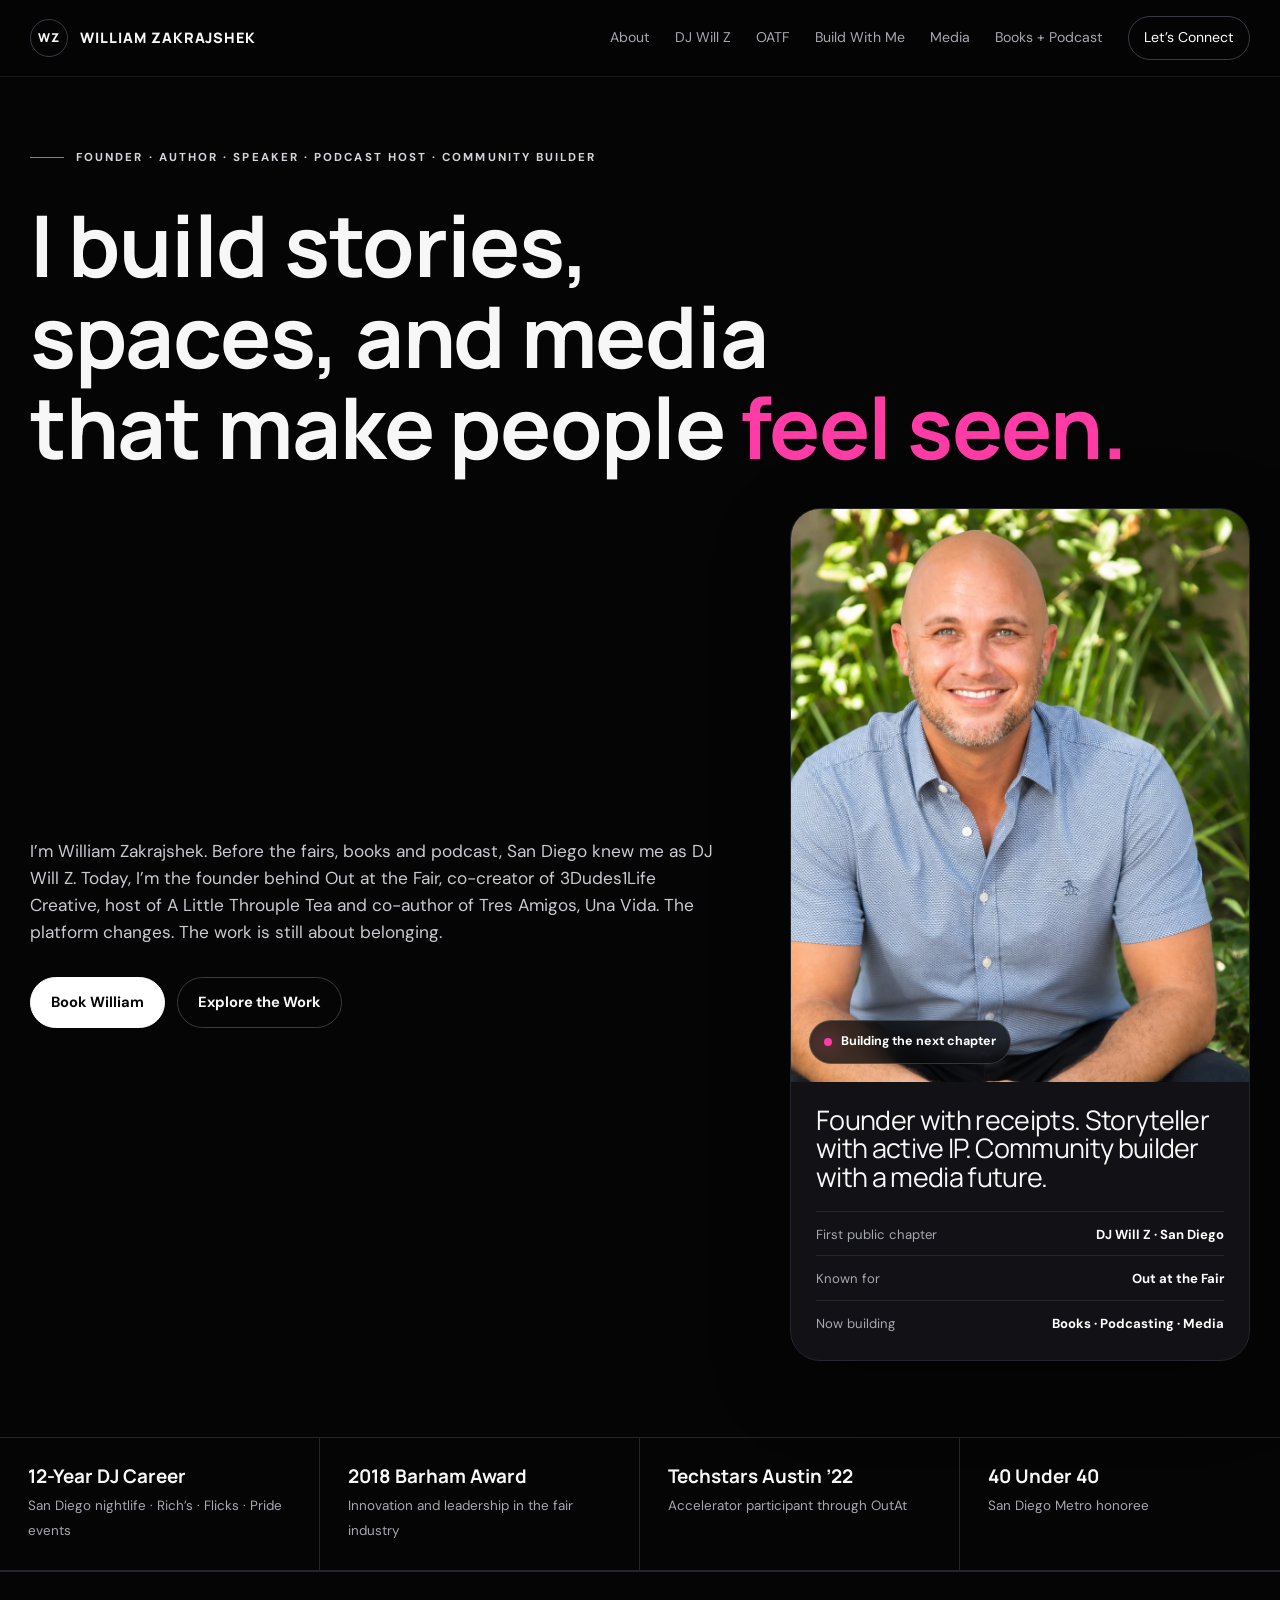
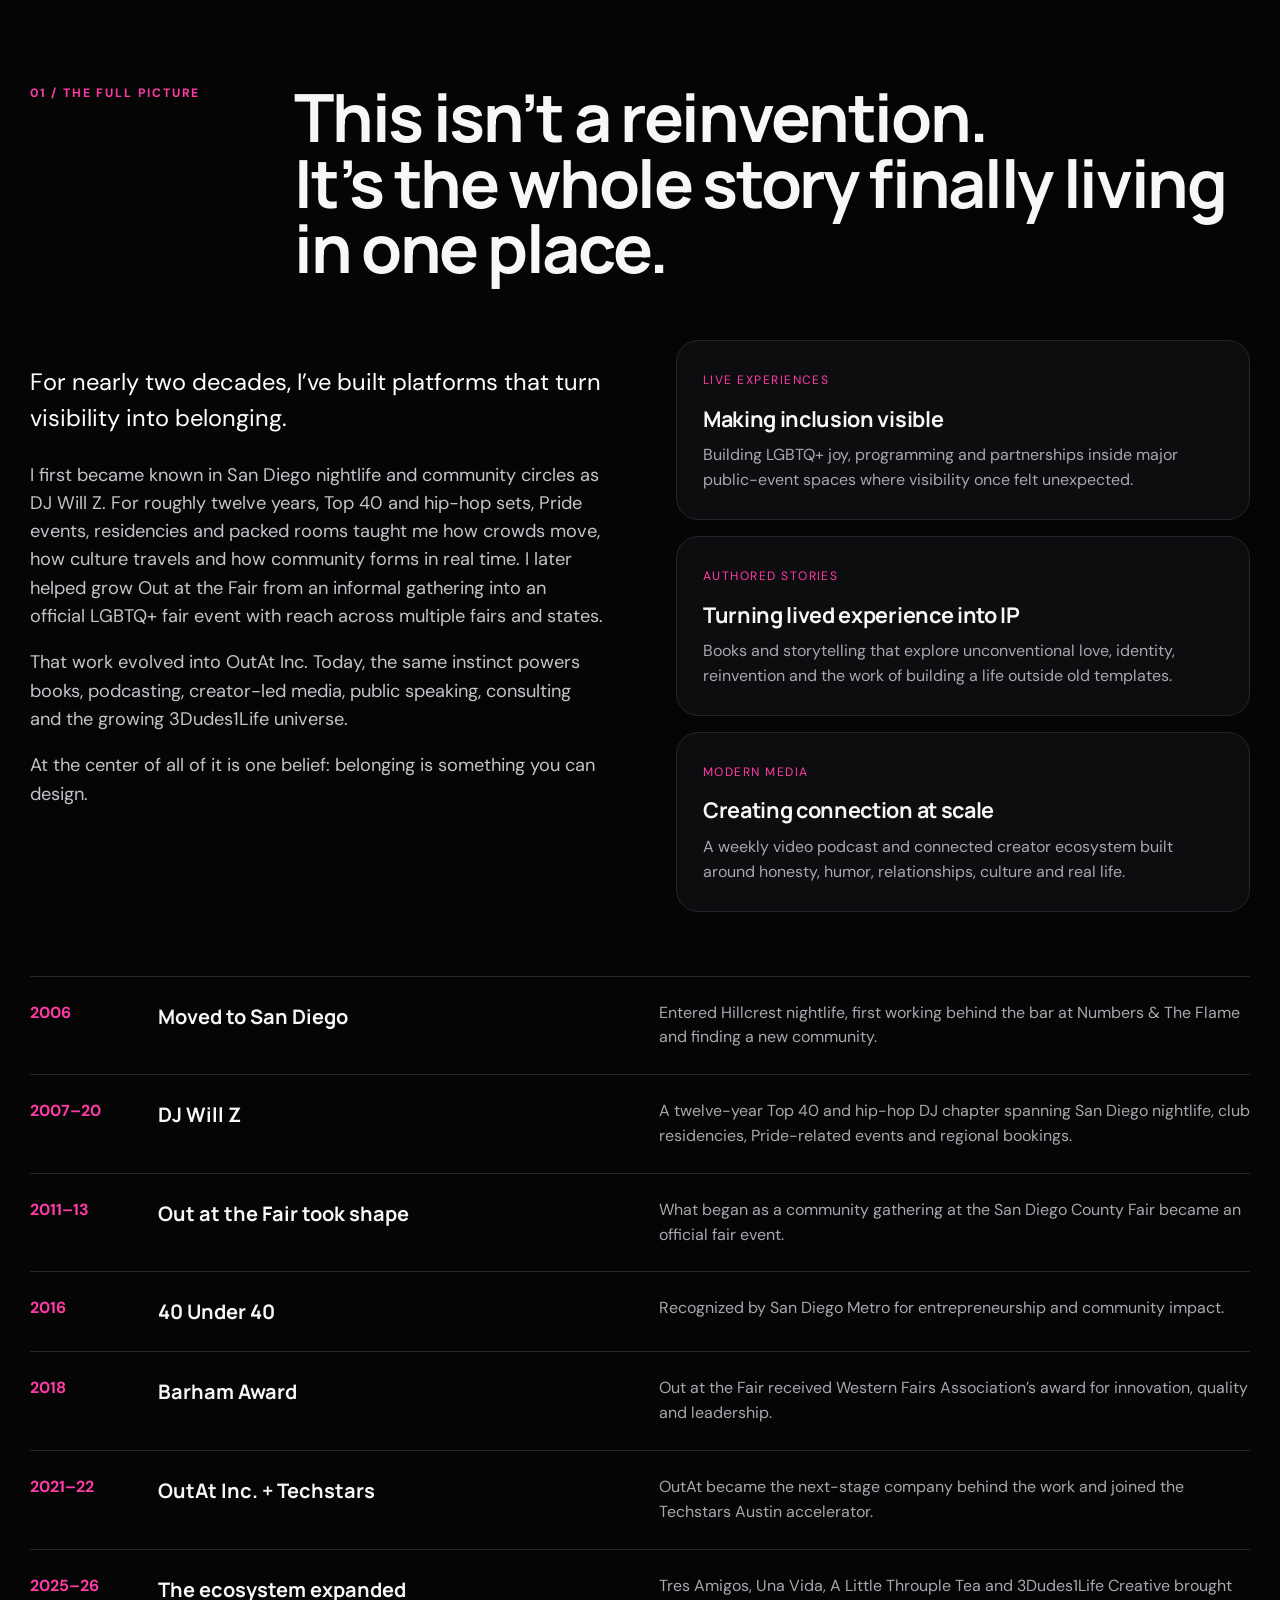
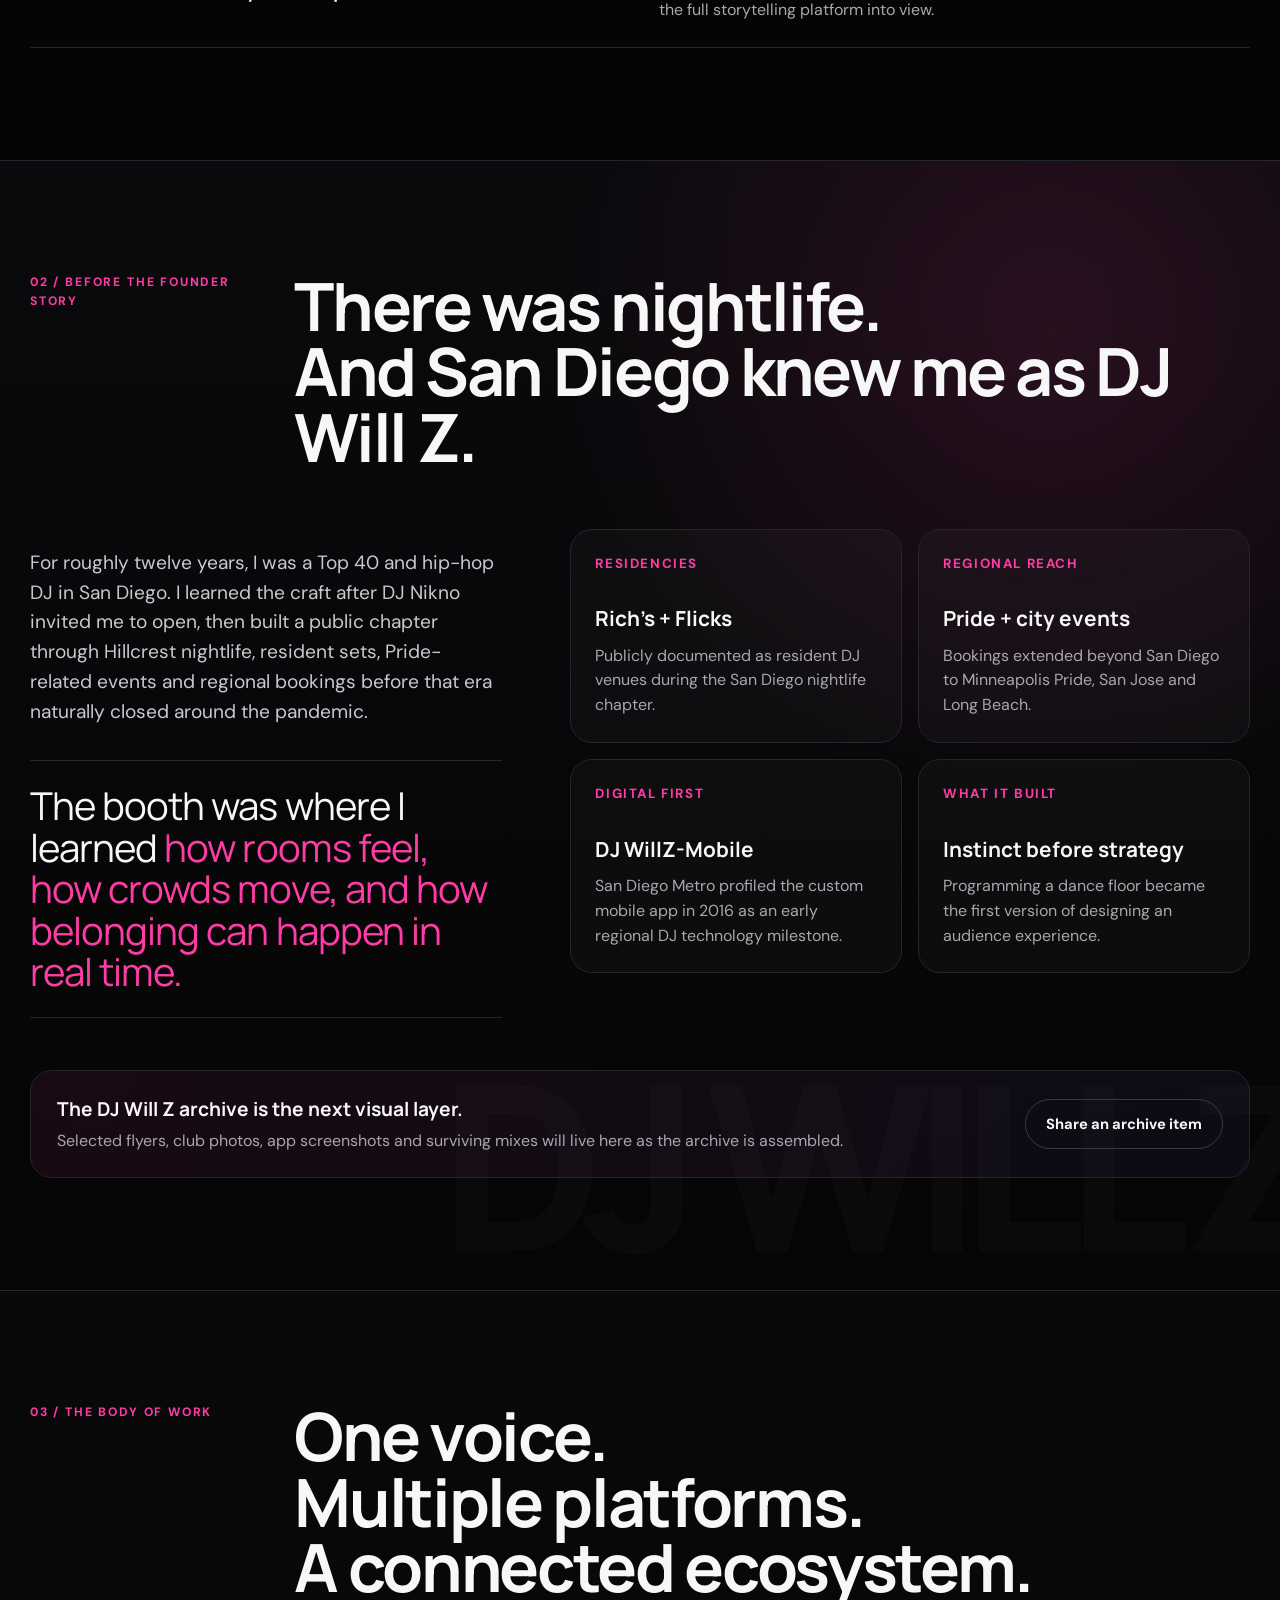
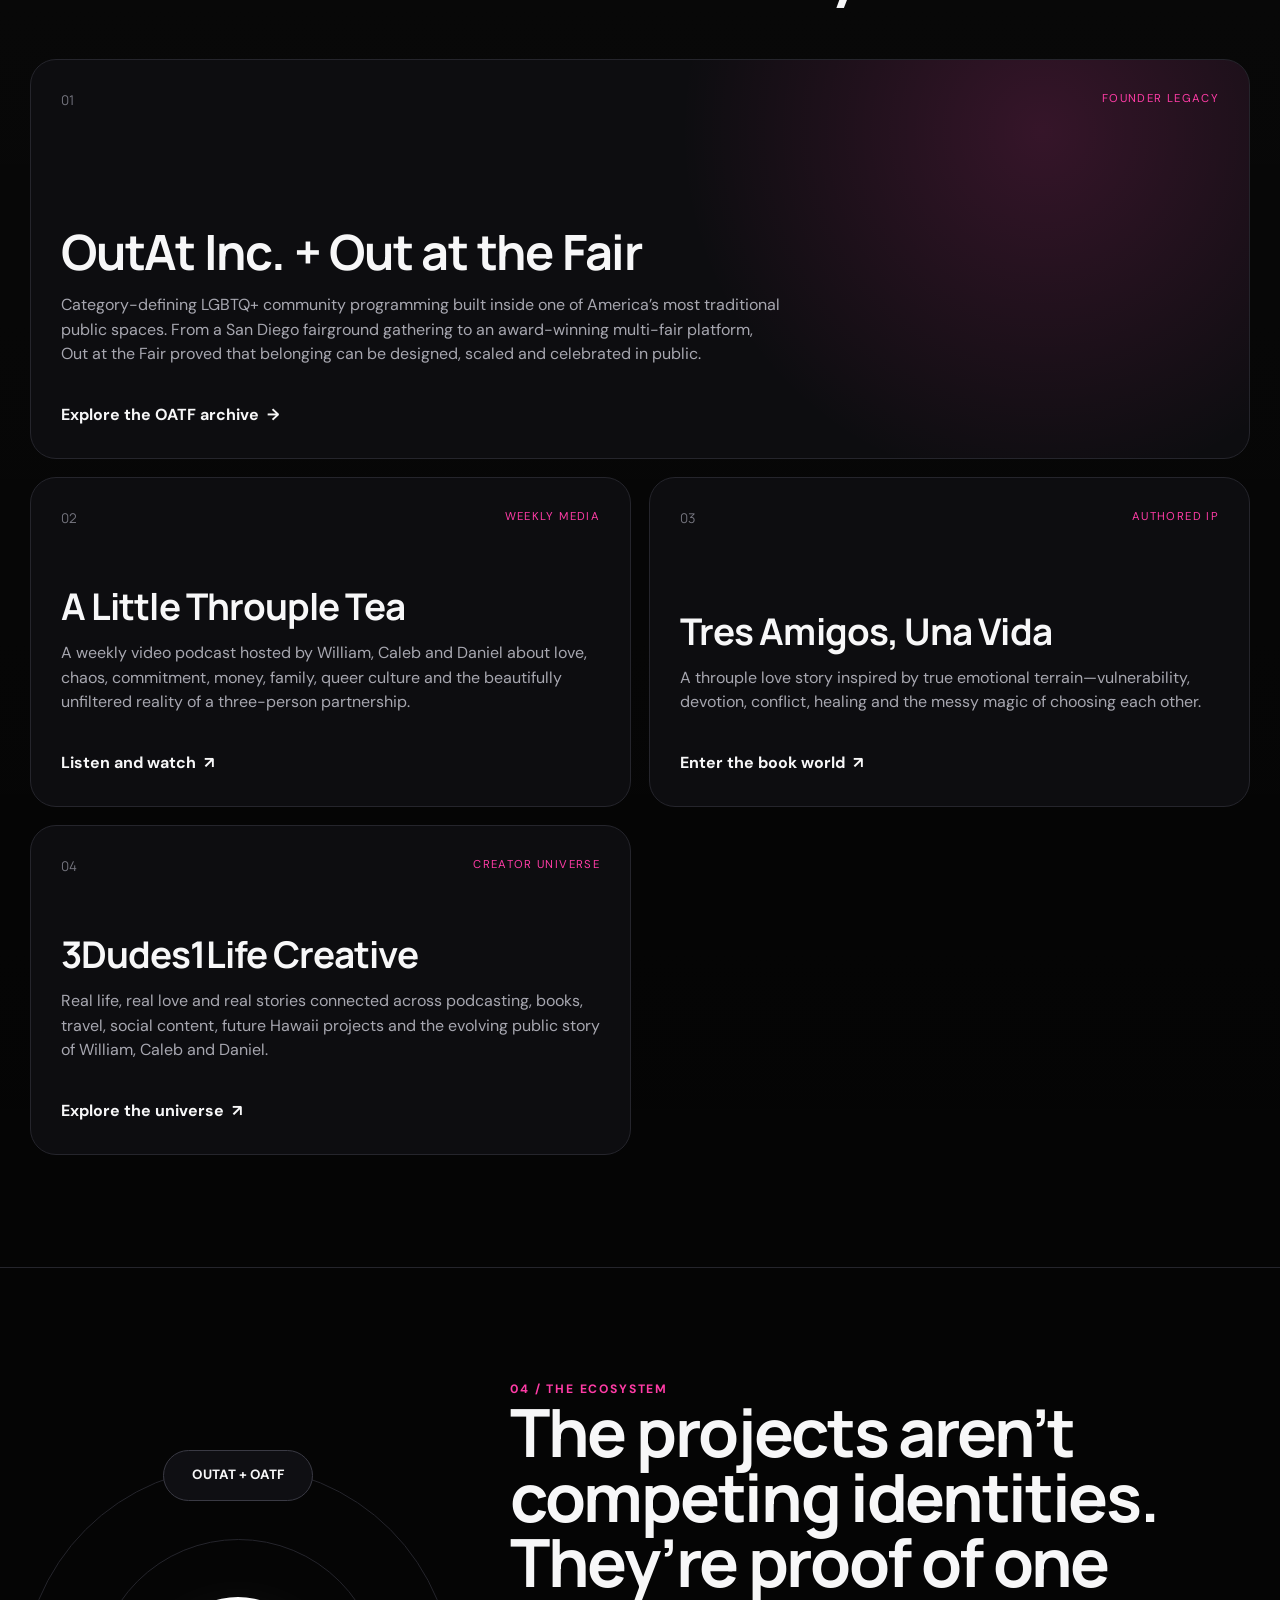
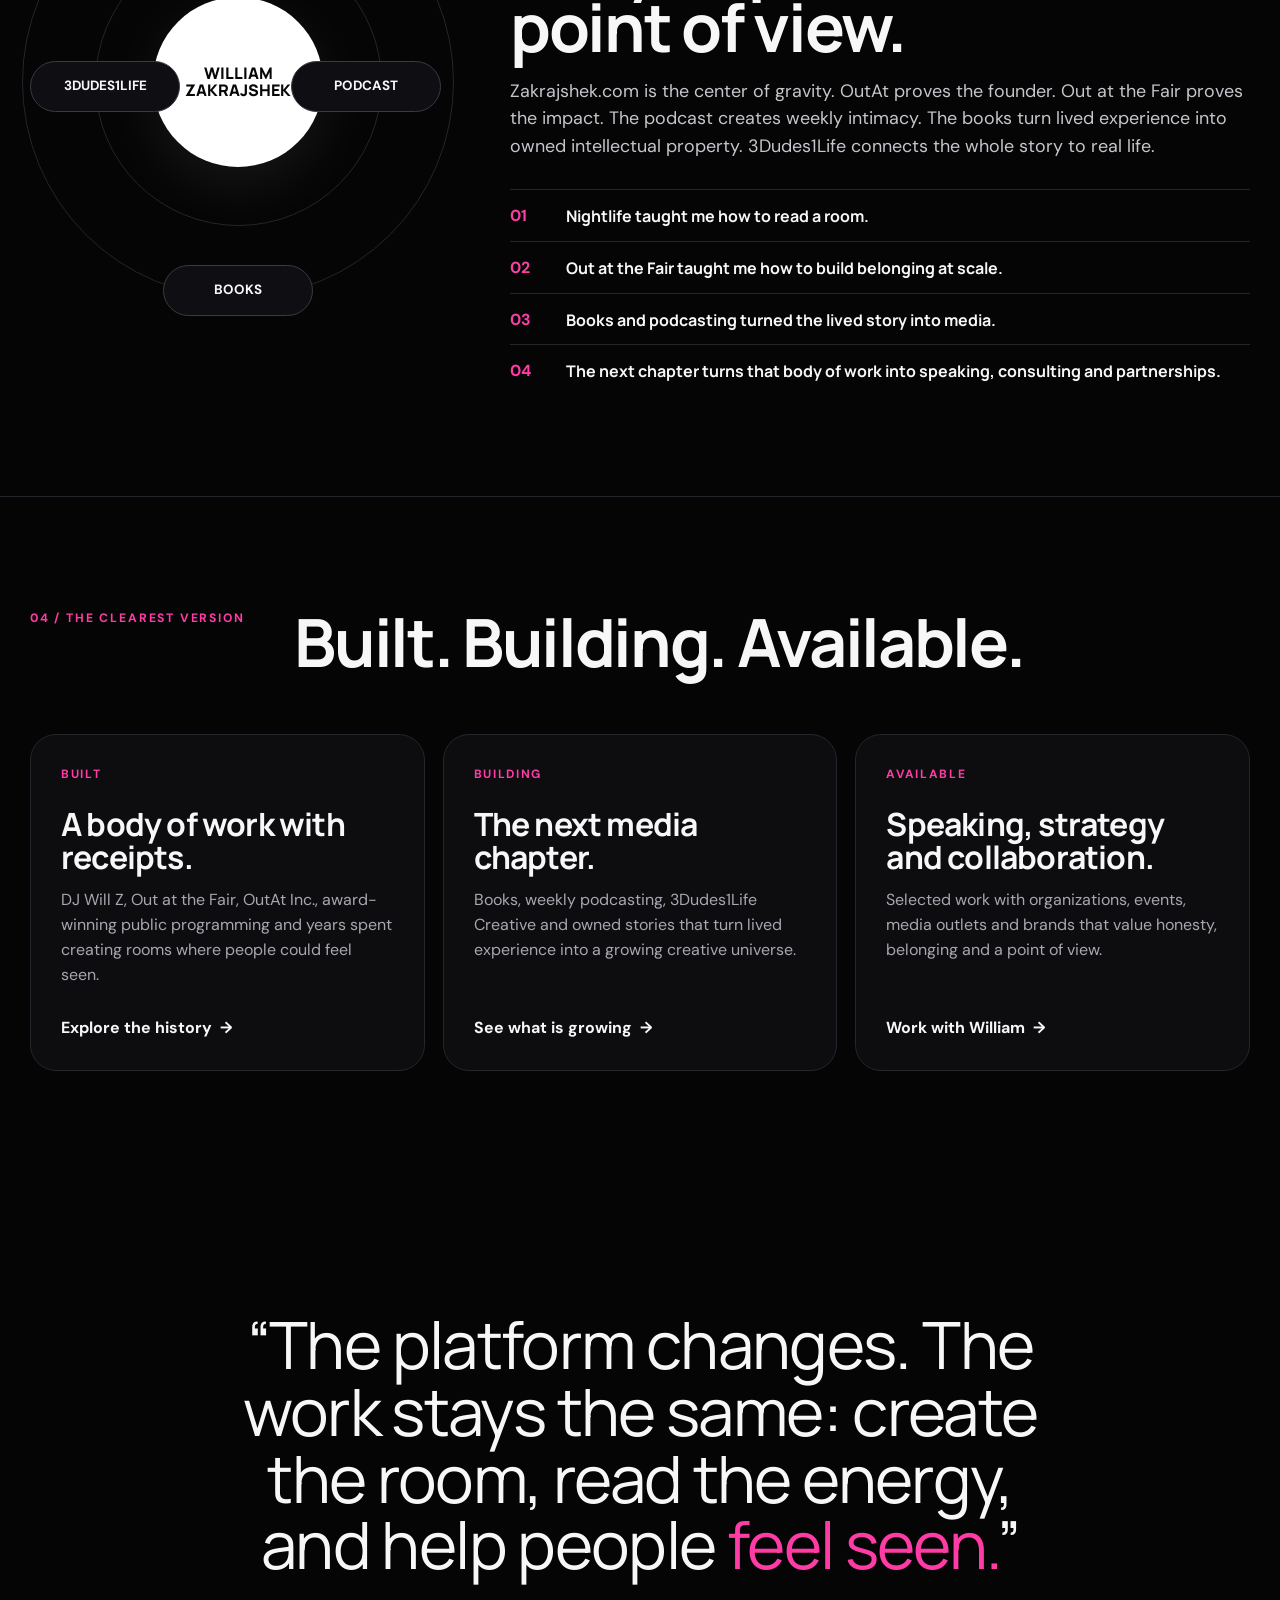
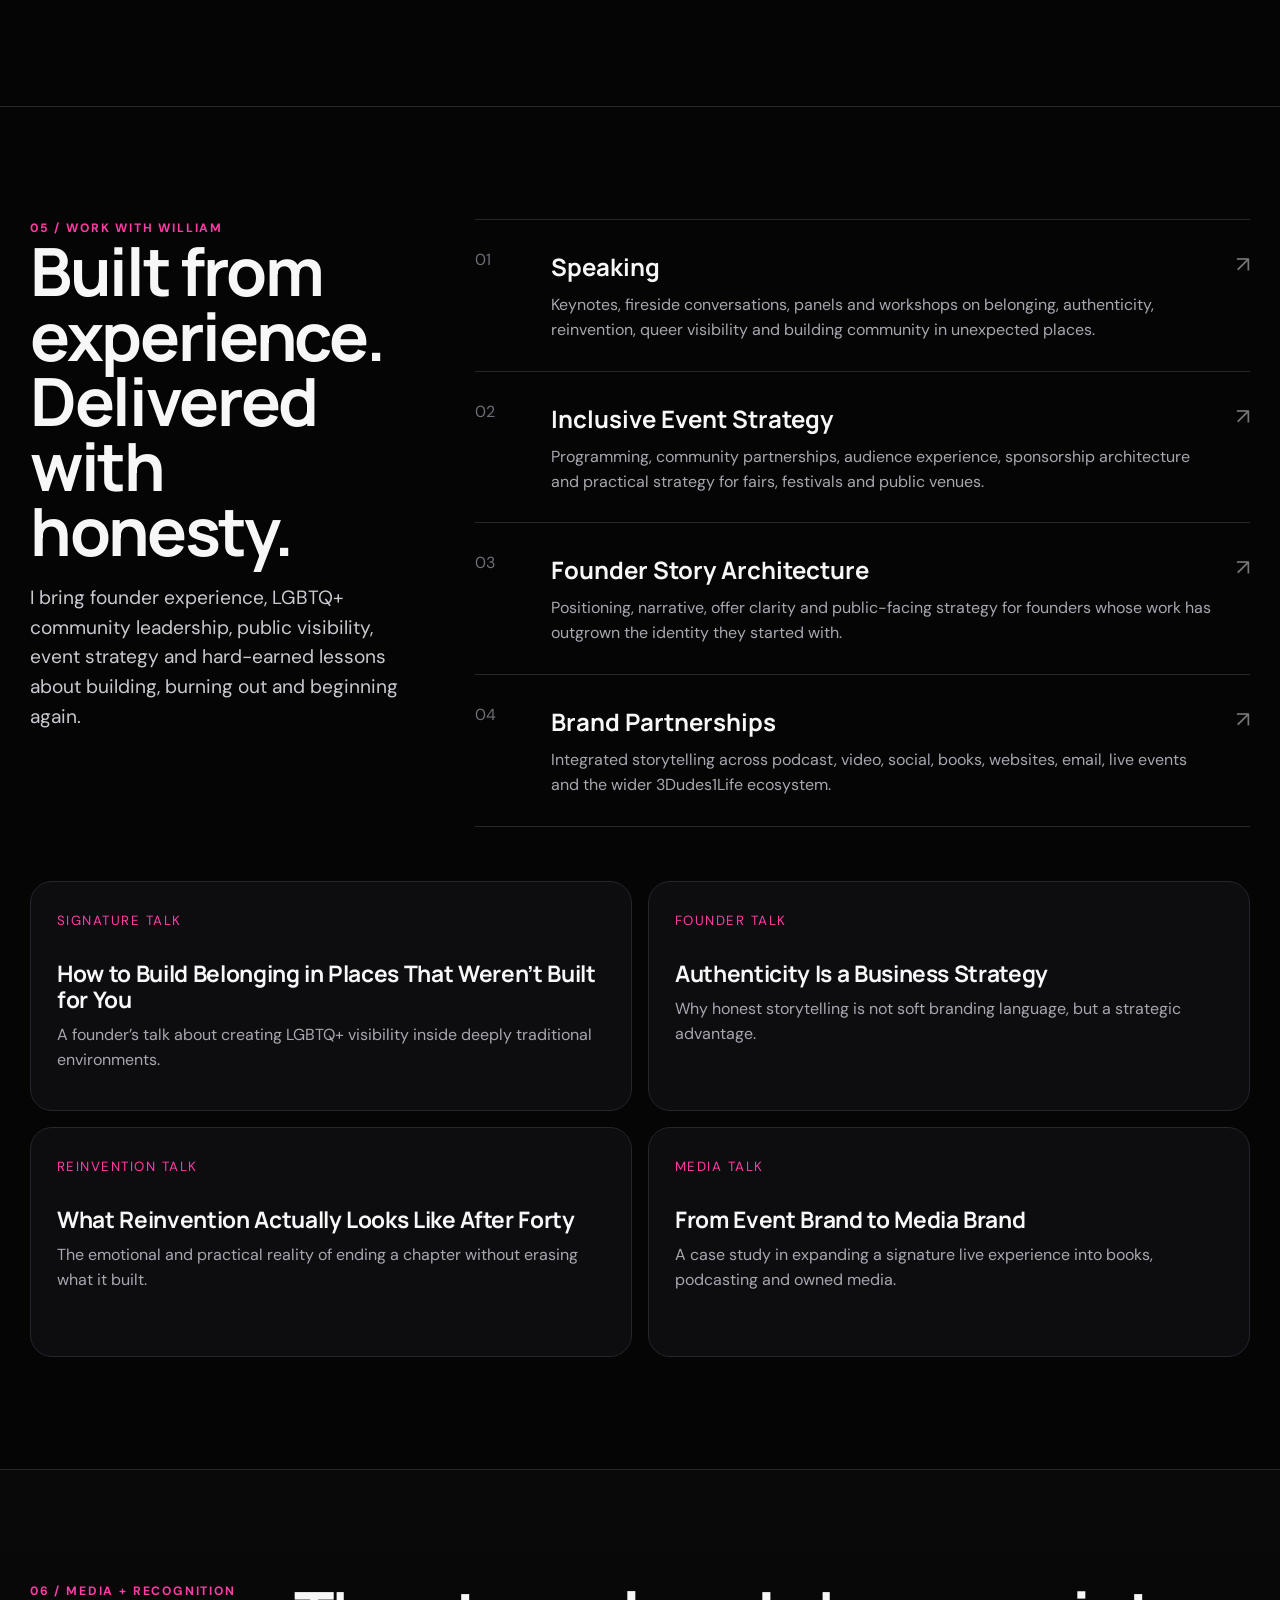
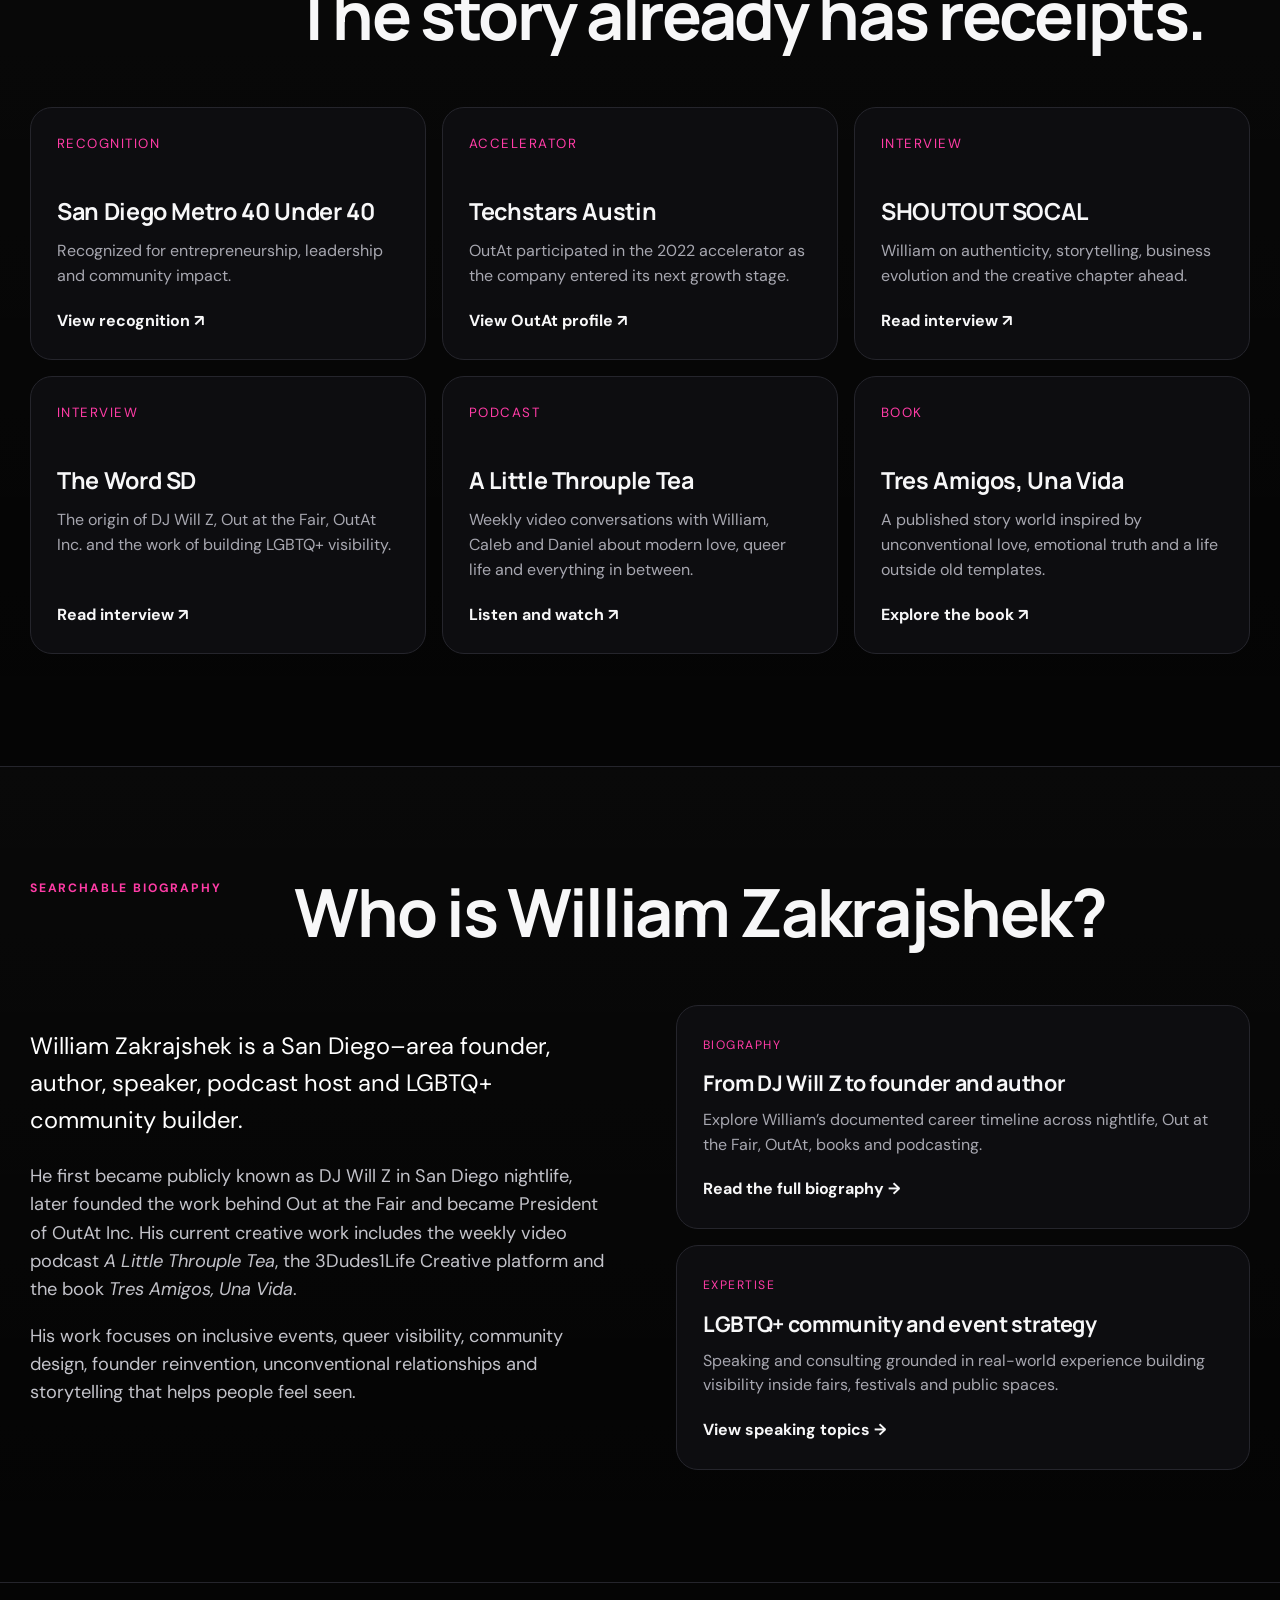
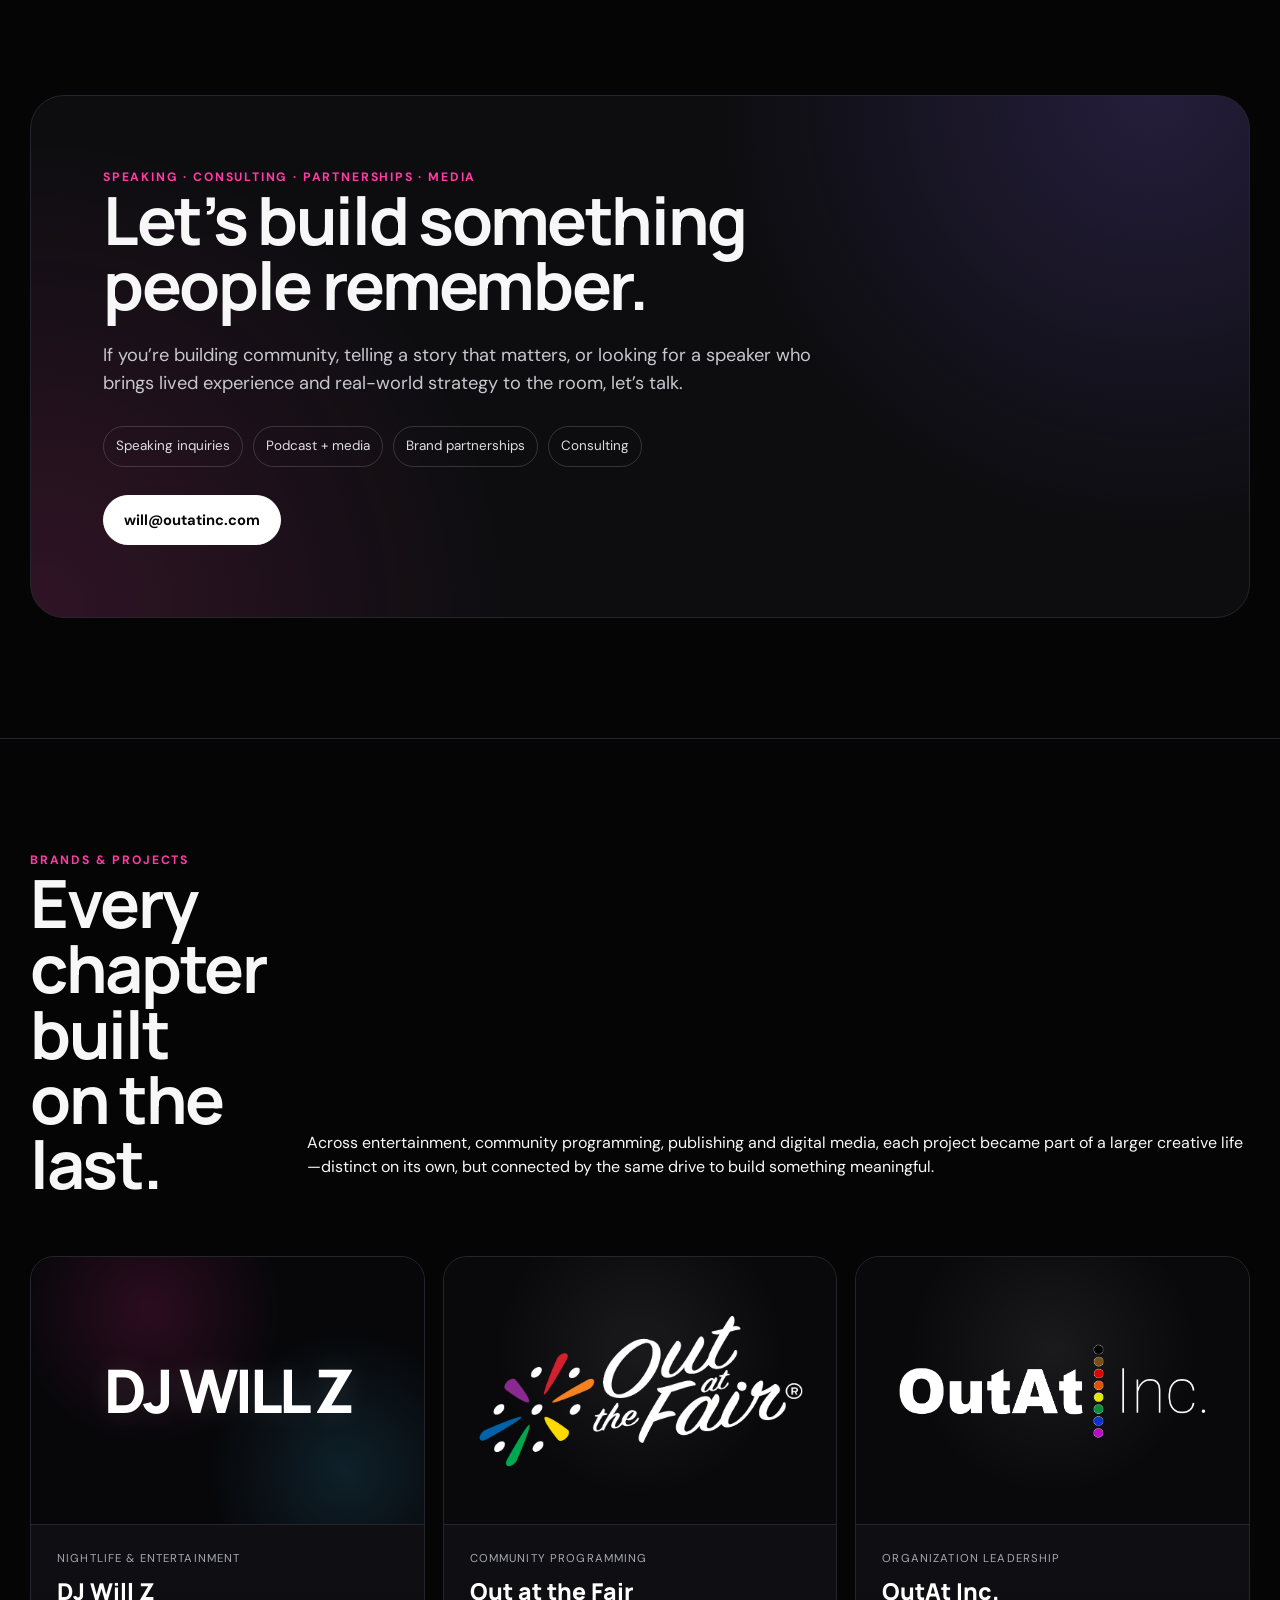
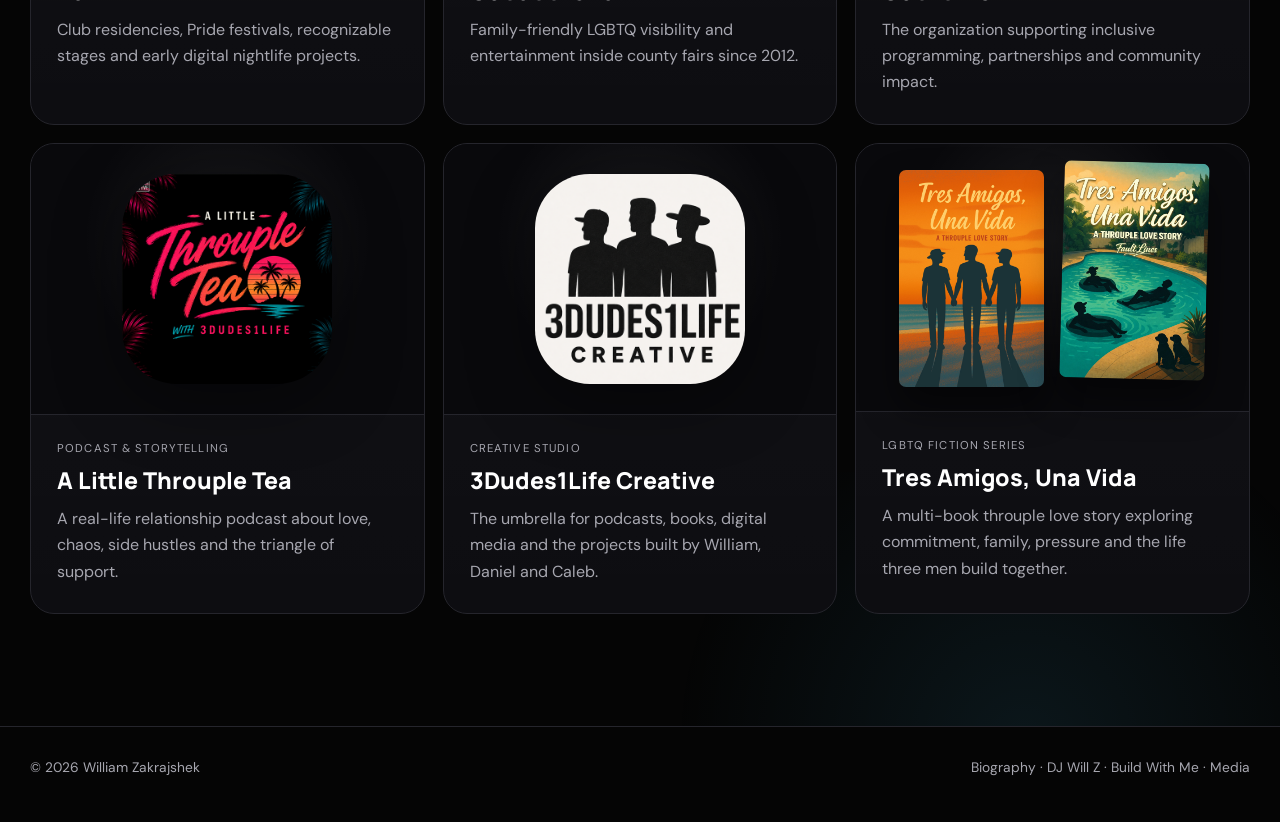
==== commit 7fdc907e: "Add files via upload" ====
--- a/index.html
+++ b/index.html
@@ -27,14 +27,14 @@
 <link crossorigin="" href="https://fonts.gstatic.com" rel="preconnect"/>
 <link href="https://fonts.googleapis.com/css2?family=DM+Sans:wght@400;500;600;700&amp;family=Manrope:wght@500;600;700;800&amp;display=swap" rel="stylesheet"/>
 <script type="application/ld+json">{"@context":"https://schema.org","@graph":[{"@type":"WebPage","@id":"https://zakrajshek.com/#webpage","url":"https://zakrajshek.com/","name":"William Zakrajshek | Founder, Author, Speaker, DJ Will Z & Community Builder","description":"Official website of William Zakrajshek, the San Diego founder and storyteller known as DJ Will Z and for Out at the Fair, OutAt Inc., A Little Throuple Tea, 3Dudes1Life Creative and Tres Amigos, Una Vida.","isPartOf":{"@id":"https://zakrajshek.com/#website"},"about":{"@id":"https://zakrajshek.com/#william-zakrajshek"},"inLanguage":"en-US","dateModified":"2026-07-14"},{"@type":"Person","@id":"https://zakrajshek.com/#william-zakrajshek","name":"William Zakrajshek","alternateName":["Will Zakrajshek","DJ Will Z"],"url":"https://zakrajshek.com/","description":"Founder, author, speaker, podcast host and LGBTQ+ community builder known for DJ Will Z, Out at the Fair, OutAt Inc., A Little Throuple Tea, 3Dudes1Life Creative and Tres Amigos, Una Vida.","jobTitle":["Founder","Author","Speaker","Podcast Host","Community Builder"],"homeLocation":{"@type":"Place","name":"San Diego County, California"},"knowsAbout":["LGBTQ+ community building","inclusive event strategy","founder reinvention","storytelling","podcasting","San Diego nightlife","fair and festival programming","brand partnerships"],"worksFor":{"@type":"Organization","@id":"https://www.outatinc.com/#organization","name":"OutAt Inc.","url":"https://www.outatinc.com/"},"sameAs":["https://www.outatinc.com/","https://www.outatthefair.com/","https://3dudes1lifecreative.com/","https://throupletea.com/","https://www.tresamigosunavida.com/","https://podcasts.apple.com/us/podcast/a-little-throuple-tea-gay-throuple-podcast-3dudes1life/id1837237399","https://shoutoutla.com/meet-william-zakrajshek-ceo/","https://shoutoutsocal.com/meet-william-zakrajshek-ceo-co-author/","https://thewordsd.news/out-at-the-fair-a-chat-with-william-zakrajshek/","https://www.sandiegometro.com/2016/09/40-40-awards-2016/"]},{"@type":"WebSite","@id":"https://zakrajshek.com/#website","url":"https://zakrajshek.com/","name":"William Zakrajshek","alternateName":"Zakrajshek.com","publisher":{"@id":"https://zakrajshek.com/#william-zakrajshek"}},{"@type":"ProfilePage","@id":"https://zakrajshek.com/#profile-page","url":"https://zakrajshek.com/","mainEntity":{"@id":"https://zakrajshek.com/#william-zakrajshek"}},{"@type":"BreadcrumbList","@id":"https://zakrajshek.com/#breadcrumb","itemListElement":[{"@type":"ListItem","position":1,"name":"Home","item":"https://zakrajshek.com/"}]}]}</script>
-<link href="/assets/site.css?v=6.7" rel="stylesheet"/><meta content="dark" name="color-scheme"/><meta content="telephone=no" name="format-detection"/><meta content="yes" name="apple-mobile-web-app-capable"/><meta content="black-translucent" name="apple-mobile-web-app-status-bar-style"/><meta content="William Z" name="apple-mobile-web-app-title"/><meta property="og:image" content="https://zakrajshek.com/assets/og-home.jpg"/><meta property="og:image:width" content="1200"/><meta property="og:image:height" content="630"/><meta property="og:image:alt" content="William Zakrajshek — Founder, Builder and Mentor"/><meta name="twitter:image" content="https://zakrajshek.com/assets/og-home.jpg"/><meta name="twitter:image:alt" content="William Zakrajshek — Founder, Builder and Mentor"/><link href="/assets/apple-touch-icon.png" rel="apple-touch-icon"/><link as="style" href="/assets/site.css?v=6.7" rel="preload"/><meta content="strict-origin-when-cross-origin" name="referrer"/>  <meta property="og:image:type" content="image/jpeg"/>
+<link href="/assets/site.css?v=7.1" rel="stylesheet"/><meta content="dark" name="color-scheme"/><meta content="telephone=no" name="format-detection"/><meta content="yes" name="apple-mobile-web-app-capable"/><meta content="black-translucent" name="apple-mobile-web-app-status-bar-style"/><meta content="William Z" name="apple-mobile-web-app-title"/><meta property="og:image" content="https://zakrajshek.com/assets/og-home.jpg"/><meta property="og:image:width" content="1200"/><meta property="og:image:height" content="630"/><meta property="og:image:alt" content="William Zakrajshek — Founder, Builder and Mentor"/><meta name="twitter:image" content="https://zakrajshek.com/assets/og-home.jpg"/><meta name="twitter:image:alt" content="William Zakrajshek — Founder, Builder and Mentor"/><link href="/assets/apple-touch-icon.png" rel="apple-touch-icon"/><link as="style" href="/assets/site.css?v=7.1" rel="preload"/><meta content="strict-origin-when-cross-origin" name="referrer"/>  <meta property="og:image:type" content="image/jpeg"/>
 </head>
 <body><a class="skip-link" href="#main-content">Skip to main content</a>
 <header>
 <div class="wrap nav">
 <a aria-label="William Zakrajshek home" class="brand" href="index.html"><span class="brand-mark">WZ</span><span class="brand-name">WILLIAM ZAKRAJSHEK</span></a>
 <nav aria-label="Primary navigation" class="desktop-links">
-<a href="about.html">About</a><a href="dj-will-z.html">DJ Will Z</a><a href="speaking.html">Build With Me</a><a href="media.html">Media</a><a href="books-podcast.html">Books + Podcast</a><a class="nav-cta" href="index.html#contact">Let’s Connect</a>
+<a href="about.html">About</a><a href="dj-will-z.html">DJ Will Z</a><a href="out-at-the-fair.html">OATF</a><a href="speaking.html">Build With Me</a><a href="media.html">Media</a><a href="books-podcast.html">Books + Podcast</a><a class="nav-cta" href="index.html#contact">Let’s Connect</a>
 </nav>
 <button aria-controls="mobile-navigation" aria-expanded="false" aria-label="Open navigation menu" class="menu-button" type="button">Menu</button>
 </div>
@@ -42,9 +42,10 @@
 <nav aria-hidden="true" aria-label="Mobile navigation" class="mobile-menu" id="mobile-navigation">
 <a href="about.html">About <span>01</span></a>
 <a href="dj-will-z.html">DJ Will Z <span>02</span></a>
-<a href="speaking.html">Build With Me <span>03</span></a>
-<a href="media.html">Media <span>04</span></a>
-<a href="books-podcast.html">Books + Podcast <span>05</span></a>
+<a href="out-at-the-fair.html">Out at the Fair <span>03</span></a>
+<a href="speaking.html">Build With Me <span>04</span></a>
+<a href="media.html">Media <span>05</span></a>
+<a href="books-podcast.html">Books + Podcast <span>06</span></a>
 <a class="mobile-cta" href="index.html#contact">Let’s Connect</a>
 </nav>
 <main id="main-content">
@@ -158,7 +159,7 @@
 <div>
 <h3>OutAt Inc. + Out at the Fair</h3>
 <p>Category-defining LGBTQ+ community programming built inside one of America’s most traditional public spaces. From a San Diego fairground gathering to an award-winning multi-fair platform, Out at the Fair proved that belonging can be designed, scaled and celebrated in public.</p>
-<a class="work-link" href="https://www.outatinc.com/" rel="noopener noreferrer" target="_blank">Explore OutAt <span>↗</span></a>
+<a class="work-link" href="out-at-the-fair.html">Explore the OATF archive <span>→</span></a>
 </div>
 </article>
 <article class="work-card reveal">
@@ -370,5 +371,5 @@
 <span><a href="about.html">Biography</a> · <a href="dj-will-z.html">DJ Will Z</a> · <a href="speaking.html">Build With Me</a> · <a href="media.html">Media</a></span>
 </div>
 </footer>
-<script defer="True" src="/assets/site.js?v=6.7"></script></body>
+<script defer="True" src="/assets/site.js?v=7.1"></script></body>
 </html>
--- a/assets/site.css
+++ b/assets/site.css
@@ -849,3 +849,54 @@
  .recognition-card-wide{grid-column:span 1}
  .recognition-card-tall{grid-row:span 1}
 }
+
+/* Version 6.8 — recognition portrait framing */
+.recognition-card:first-child img{
+  object-position:center 10%;
+}
+
+
+/* Version 7.1 — OATF photo archive + Beyond the Projects */
+.oatf-hero{position:relative;min-height:78vh;display:flex;align-items:flex-end;overflow:hidden;border-bottom:1px solid var(--line)}
+.oatf-hero-image{position:absolute;inset:0;width:100%;height:100%;object-fit:cover;object-position:center 42%}
+.oatf-hero-overlay{position:absolute;inset:0;background:linear-gradient(180deg,rgba(5,5,5,.14) 10%,rgba(5,5,5,.42) 48%,rgba(5,5,5,.96) 100%),linear-gradient(90deg,rgba(18,3,14,.55),transparent 65%)}
+.oatf-hero-copy{position:relative;z-index:2;padding-bottom:clamp(4rem,8vw,7rem)}
+.oatf-hero h1{font-size:clamp(4.5rem,11vw,9.5rem);line-height:.92;letter-spacing:-.045em;margin:.15em 0;color:#fff}
+.oatf-hero p{max-width:750px;font-size:clamp(1.15rem,2vw,1.55rem);line-height:1.55;color:#eee}
+.oatf-intro{padding-top:5rem}
+.oatf-stats{display:grid;grid-template-columns:repeat(3,1fr);gap:1px;background:var(--line);border:1px solid var(--line);border-radius:24px;overflow:hidden;margin-bottom:clamp(5rem,10vw,8rem)}
+.oatf-stats>div{background:#09090b;padding:clamp(1.6rem,4vw,3rem);display:flex;flex-direction:column;gap:.35rem}
+.oatf-stats strong{font-family:Manrope,sans-serif;font-size:clamp(2.8rem,6vw,5rem);line-height:1;color:#fff}
+.oatf-stats span{color:var(--muted);font-size:.95rem}
+.oatf-head{display:grid;grid-template-columns:1.2fr .8fr;gap:5rem;align-items:end}
+.oatf-head p{font-size:1.12rem;line-height:1.8;color:var(--muted);margin-bottom:.6rem}
+.oatf-gallery-section{padding-top:1rem}
+.oatf-mosaic{display:grid;grid-template-columns:repeat(12,1fr);grid-auto-rows:150px;gap:18px}
+.oatf-tile{position:relative;grid-column:span 4;grid-row:span 3;margin:0;border-radius:24px;overflow:hidden;background:#111;border:1px solid var(--line)}
+.oatf-tile.oatf-wide{grid-column:span 8}
+.oatf-tile.oatf-tall{grid-row:span 4}
+.oatf-tile.oatf-collage{grid-column:span 8;grid-row:span 5;background:#f4f0e8}
+.oatf-tile img{width:100%;height:100%;object-fit:cover;display:block;transition:transform .6s ease}
+.oatf-tile.oatf-collage img{object-fit:contain;padding:12px}
+.oatf-tile:hover img{transform:scale(1.025)}
+.oatf-tile figcaption{position:absolute;left:0;right:0;bottom:0;padding:2.8rem 1.25rem 1.1rem;background:linear-gradient(transparent,rgba(0,0,0,.88));color:white;font-weight:700;font-size:.92rem}
+.oatf-close-panel{padding:clamp(2.2rem,6vw,5rem);border-radius:30px;border:1px solid var(--line);background:radial-gradient(circle at 88% 18%,rgba(255,43,151,.16),transparent 34%),linear-gradient(135deg,#130812,#09090c 65%)}
+.oatf-close-panel h2{font-size:clamp(3rem,7vw,6.2rem);line-height:1.01;letter-spacing:-.035em;margin:.25em 0}
+.oatf-close-panel p{max-width:760px;font-size:1.15rem;line-height:1.8;color:var(--muted)}
+.button-row{display:flex;gap:12px;flex-wrap:wrap;margin-top:2rem}
+.beyond-section{padding-top:clamp(5rem,10vw,9rem);background:linear-gradient(180deg,#050505,#08080b)}
+.beyond-heading{text-align:center;max-width:900px;margin:0 auto clamp(3rem,7vw,5.5rem)}
+.beyond-heading h2{font-size:clamp(3.4rem,8vw,7rem);line-height:1;letter-spacing:-.045em;margin:.18em 0}
+.beyond-heading p{font-size:clamp(1.15rem,2vw,1.45rem);color:var(--muted)}
+.beyond-hero{margin:0}
+.beyond-hero img{width:100%;max-height:740px;object-fit:cover;object-position:center 55%;display:block;border-radius:30px;border:1px solid var(--line)}
+.beyond-hero figcaption{max-width:850px;margin:1.5rem auto 0;text-align:center;color:var(--muted);font-size:1rem;line-height:1.7}
+.beyond-hero figcaption strong{color:#fff}
+.beyond-story{display:grid;grid-template-columns:1fr minmax(280px,.55fr);gap:clamp(2.5rem,7vw,7rem);align-items:center;max-width:1050px;margin:clamp(4rem,8vw,7rem) auto 0}
+.beyond-copy h3{font-size:clamp(2.2rem,4vw,4rem);line-height:1.05;margin-bottom:1.4rem}
+.beyond-copy p{color:var(--muted);font-size:1.08rem;line-height:1.8}
+.beyond-copy p:last-child{color:#fff;font-weight:700;font-size:1.25rem}
+.beyond-candid{margin:0}
+.beyond-candid img{width:100%;aspect-ratio:4/5;object-fit:cover;border-radius:28px;border:1px solid var(--line);display:block}
+@media(max-width:900px){.oatf-head{grid-template-columns:1fr;gap:1.5rem}.oatf-mosaic{grid-auto-rows:115px}.oatf-tile,.oatf-tile.oatf-wide{grid-column:span 6}.oatf-tile.oatf-collage{grid-column:span 12}.beyond-story{grid-template-columns:1fr}.beyond-candid{max-width:520px;margin:auto}}
+@media(max-width:640px){.oatf-hero{min-height:70vh}.oatf-hero h1{font-size:clamp(4rem,20vw,6rem)}.oatf-stats{grid-template-columns:1fr}.oatf-mosaic{display:flex;flex-direction:column}.oatf-tile,.oatf-tile.oatf-wide,.oatf-tile.oatf-tall,.oatf-tile.oatf-collage{height:auto;min-height:280px}.oatf-tile.oatf-collage{min-height:480px}.oatf-tile img{min-height:280px}.oatf-tile.oatf-collage img{min-height:450px}.beyond-hero img{min-height:420px}.beyond-heading h2{font-size:clamp(3.1rem,16vw,5rem)}}
--- a/assets/site.css
+++ b/assets/site.css
@@ -849,3 +849,54 @@
  .recognition-card-wide{grid-column:span 1}
  .recognition-card-tall{grid-row:span 1}
 }
+
+/* Version 6.8 — recognition portrait framing */
+.recognition-card:first-child img{
+  object-position:center 10%;
+}
+
+
+/* Version 7.1 — OATF photo archive + Beyond the Projects */
+.oatf-hero{position:relative;min-height:78vh;display:flex;align-items:flex-end;overflow:hidden;border-bottom:1px solid var(--line)}
+.oatf-hero-image{position:absolute;inset:0;width:100%;height:100%;object-fit:cover;object-position:center 42%}
+.oatf-hero-overlay{position:absolute;inset:0;background:linear-gradient(180deg,rgba(5,5,5,.14) 10%,rgba(5,5,5,.42) 48%,rgba(5,5,5,.96) 100%),linear-gradient(90deg,rgba(18,3,14,.55),transparent 65%)}
+.oatf-hero-copy{position:relative;z-index:2;padding-bottom:clamp(4rem,8vw,7rem)}
+.oatf-hero h1{font-size:clamp(4.5rem,11vw,9.5rem);line-height:.92;letter-spacing:-.045em;margin:.15em 0;color:#fff}
+.oatf-hero p{max-width:750px;font-size:clamp(1.15rem,2vw,1.55rem);line-height:1.55;color:#eee}
+.oatf-intro{padding-top:5rem}
+.oatf-stats{display:grid;grid-template-columns:repeat(3,1fr);gap:1px;background:var(--line);border:1px solid var(--line);border-radius:24px;overflow:hidden;margin-bottom:clamp(5rem,10vw,8rem)}
+.oatf-stats>div{background:#09090b;padding:clamp(1.6rem,4vw,3rem);display:flex;flex-direction:column;gap:.35rem}
+.oatf-stats strong{font-family:Manrope,sans-serif;font-size:clamp(2.8rem,6vw,5rem);line-height:1;color:#fff}
+.oatf-stats span{color:var(--muted);font-size:.95rem}
+.oatf-head{display:grid;grid-template-columns:1.2fr .8fr;gap:5rem;align-items:end}
+.oatf-head p{font-size:1.12rem;line-height:1.8;color:var(--muted);margin-bottom:.6rem}
+.oatf-gallery-section{padding-top:1rem}
+.oatf-mosaic{display:grid;grid-template-columns:repeat(12,1fr);grid-auto-rows:150px;gap:18px}
+.oatf-tile{position:relative;grid-column:span 4;grid-row:span 3;margin:0;border-radius:24px;overflow:hidden;background:#111;border:1px solid var(--line)}
+.oatf-tile.oatf-wide{grid-column:span 8}
+.oatf-tile.oatf-tall{grid-row:span 4}
+.oatf-tile.oatf-collage{grid-column:span 8;grid-row:span 5;background:#f4f0e8}
+.oatf-tile img{width:100%;height:100%;object-fit:cover;display:block;transition:transform .6s ease}
+.oatf-tile.oatf-collage img{object-fit:contain;padding:12px}
+.oatf-tile:hover img{transform:scale(1.025)}
+.oatf-tile figcaption{position:absolute;left:0;right:0;bottom:0;padding:2.8rem 1.25rem 1.1rem;background:linear-gradient(transparent,rgba(0,0,0,.88));color:white;font-weight:700;font-size:.92rem}
+.oatf-close-panel{padding:clamp(2.2rem,6vw,5rem);border-radius:30px;border:1px solid var(--line);background:radial-gradient(circle at 88% 18%,rgba(255,43,151,.16),transparent 34%),linear-gradient(135deg,#130812,#09090c 65%)}
+.oatf-close-panel h2{font-size:clamp(3rem,7vw,6.2rem);line-height:1.01;letter-spacing:-.035em;margin:.25em 0}
+.oatf-close-panel p{max-width:760px;font-size:1.15rem;line-height:1.8;color:var(--muted)}
+.button-row{display:flex;gap:12px;flex-wrap:wrap;margin-top:2rem}
+.beyond-section{padding-top:clamp(5rem,10vw,9rem);background:linear-gradient(180deg,#050505,#08080b)}
+.beyond-heading{text-align:center;max-width:900px;margin:0 auto clamp(3rem,7vw,5.5rem)}
+.beyond-heading h2{font-size:clamp(3.4rem,8vw,7rem);line-height:1;letter-spacing:-.045em;margin:.18em 0}
+.beyond-heading p{font-size:clamp(1.15rem,2vw,1.45rem);color:var(--muted)}
+.beyond-hero{margin:0}
+.beyond-hero img{width:100%;max-height:740px;object-fit:cover;object-position:center 55%;display:block;border-radius:30px;border:1px solid var(--line)}
+.beyond-hero figcaption{max-width:850px;margin:1.5rem auto 0;text-align:center;color:var(--muted);font-size:1rem;line-height:1.7}
+.beyond-hero figcaption strong{color:#fff}
+.beyond-story{display:grid;grid-template-columns:1fr minmax(280px,.55fr);gap:clamp(2.5rem,7vw,7rem);align-items:center;max-width:1050px;margin:clamp(4rem,8vw,7rem) auto 0}
+.beyond-copy h3{font-size:clamp(2.2rem,4vw,4rem);line-height:1.05;margin-bottom:1.4rem}
+.beyond-copy p{color:var(--muted);font-size:1.08rem;line-height:1.8}
+.beyond-copy p:last-child{color:#fff;font-weight:700;font-size:1.25rem}
+.beyond-candid{margin:0}
+.beyond-candid img{width:100%;aspect-ratio:4/5;object-fit:cover;border-radius:28px;border:1px solid var(--line);display:block}
+@media(max-width:900px){.oatf-head{grid-template-columns:1fr;gap:1.5rem}.oatf-mosaic{grid-auto-rows:115px}.oatf-tile,.oatf-tile.oatf-wide{grid-column:span 6}.oatf-tile.oatf-collage{grid-column:span 12}.beyond-story{grid-template-columns:1fr}.beyond-candid{max-width:520px;margin:auto}}
+@media(max-width:640px){.oatf-hero{min-height:70vh}.oatf-hero h1{font-size:clamp(4rem,20vw,6rem)}.oatf-stats{grid-template-columns:1fr}.oatf-mosaic{display:flex;flex-direction:column}.oatf-tile,.oatf-tile.oatf-wide,.oatf-tile.oatf-tall,.oatf-tile.oatf-collage{height:auto;min-height:280px}.oatf-tile.oatf-collage{min-height:480px}.oatf-tile img{min-height:280px}.oatf-tile.oatf-collage img{min-height:450px}.beyond-hero img{min-height:420px}.beyond-heading h2{font-size:clamp(3.1rem,16vw,5rem)}}
